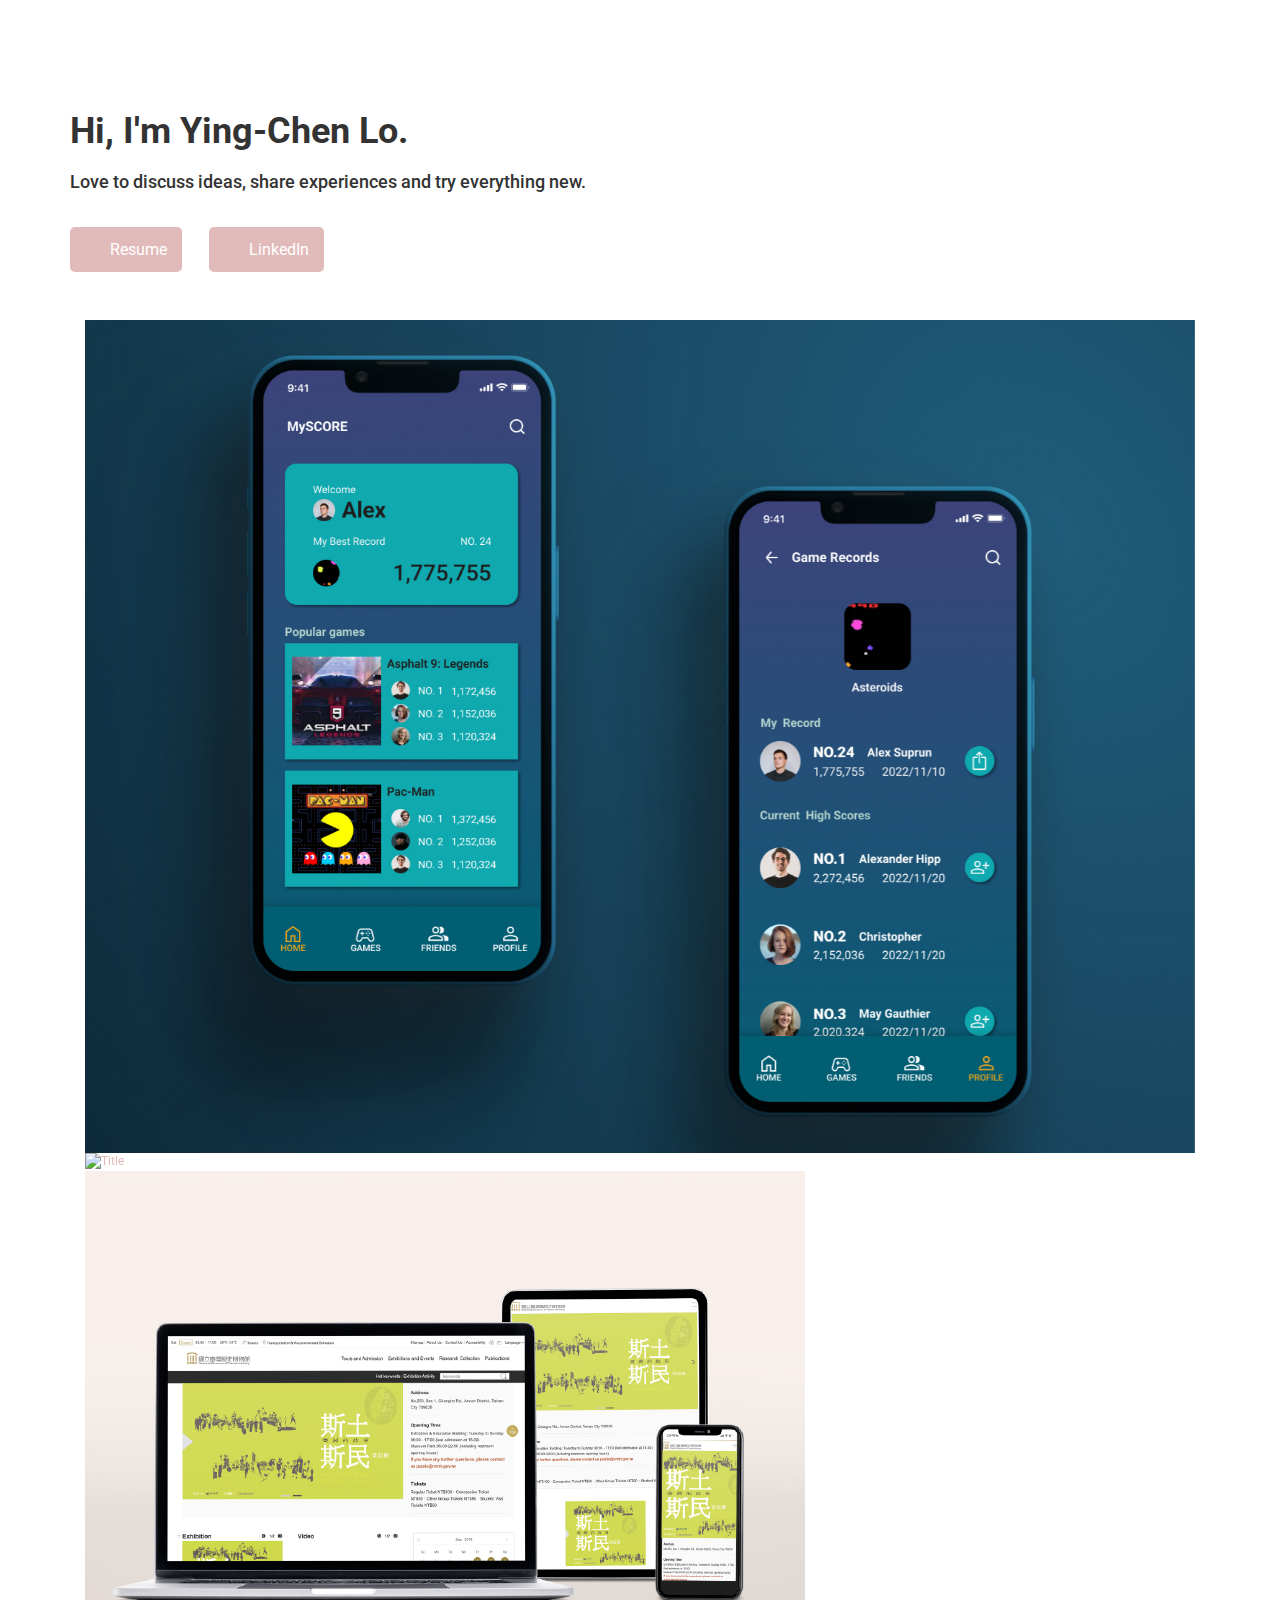
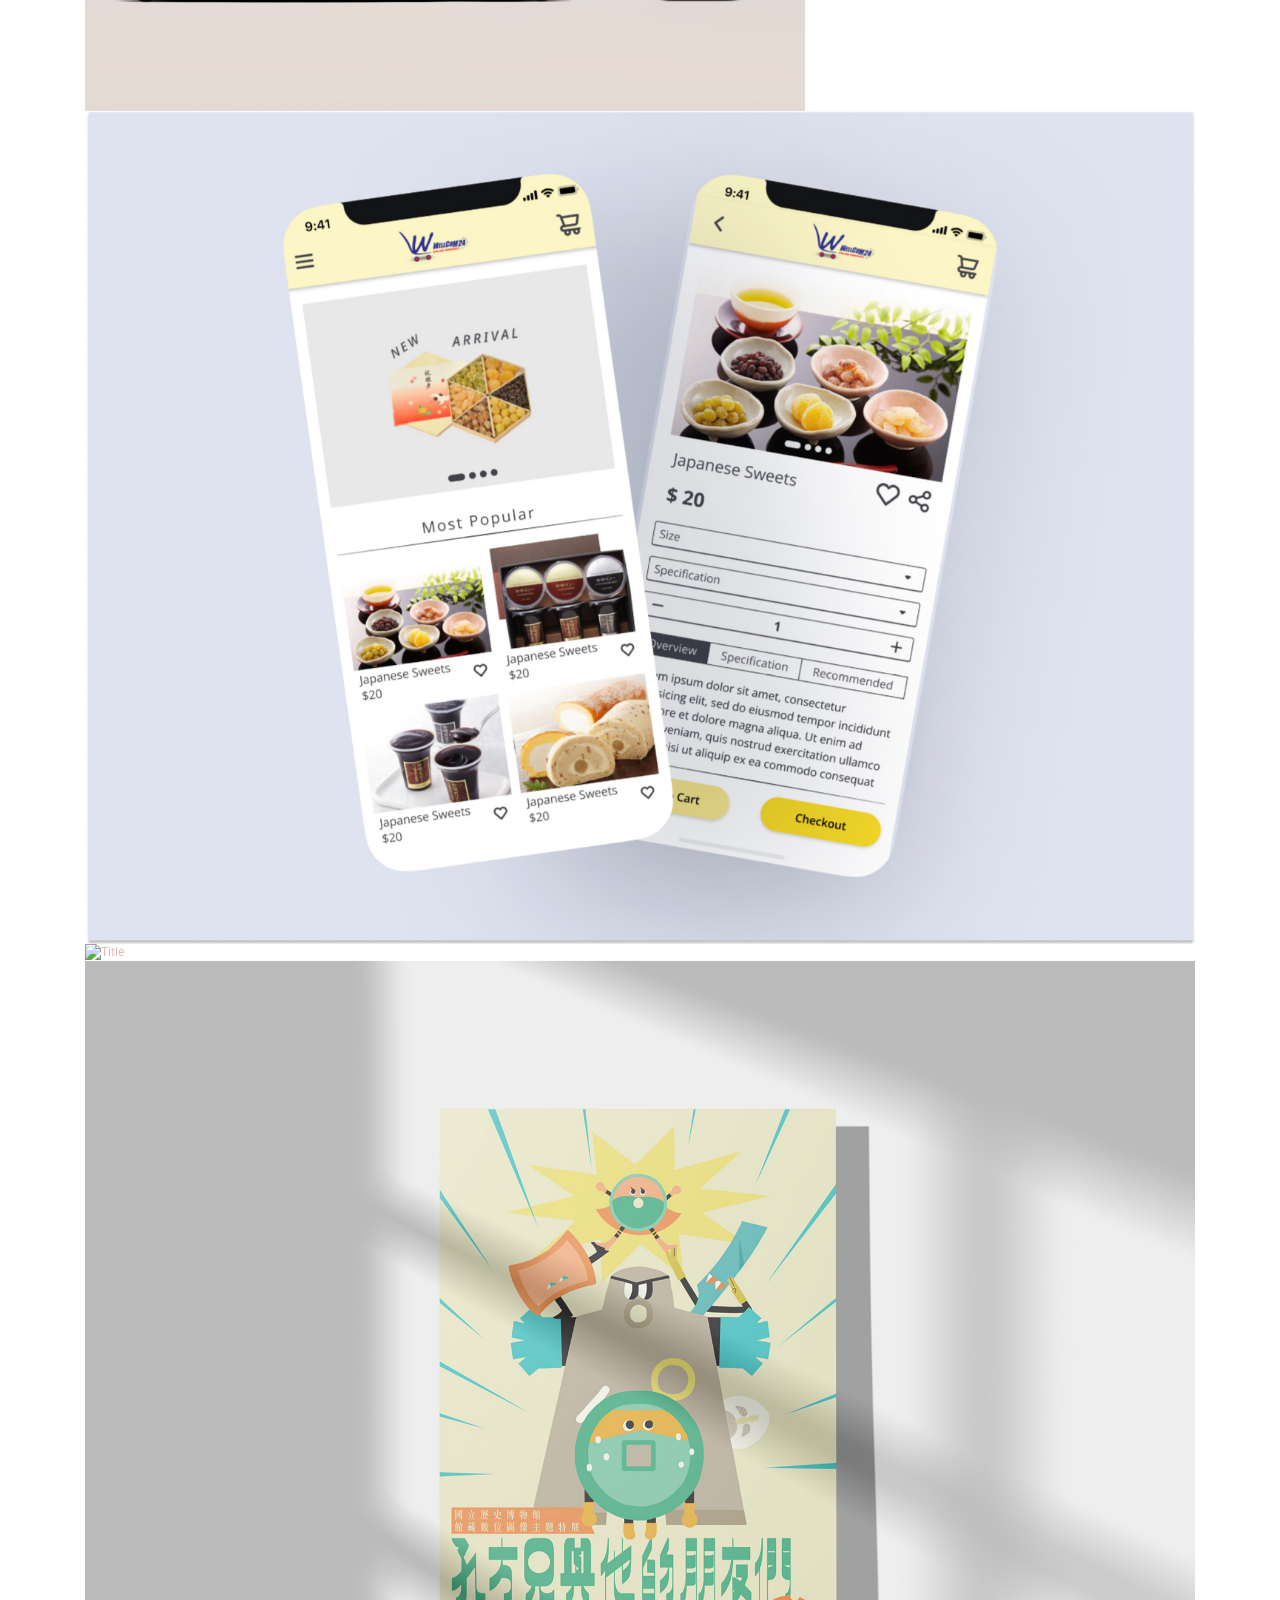
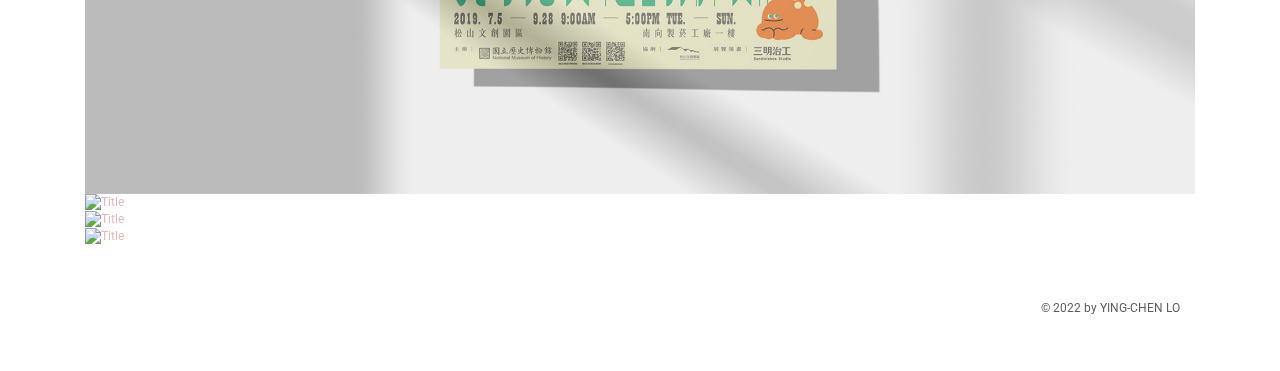
==== index.html @ 61c3e179 "Update index.html" ====
<html lang="en">
	<head>
		<meta charset="utf-8">
		<meta http-equiv="X-UA-Compatible" content="IE=edge">
		<meta name="viewport" content="user-scalable=no, initial-scale=1.0, maximum-scale=1.0">
		<title>Ying-Chen Lo</title>
		<link rel="icon" type="image/x-icon" href="https://yingchenlo.github.io/assets/images/favicon.png">
		<meta name="keywords" content="html, template, portfolio, theme, html5, agency">
		<meta charset="utf-8">
		<meta content="IE=edge" http-equiv="X-UA-Compatible">
		<meta content="width=device-width, initial-scale=1" name="viewport">
		<meta property="og:image" content="https://yingchenlo.github.io/assets/images/index-Thumbnail.jpg">
		<meta property="og:image:type" content="image/jpg">
		<meta property="og:image:width" content="250">
		<meta property="og:image:height" content="250">
		<!-- GOOGLE FONTS -->
		<link href='https://fonts.googleapis.com/css?family=Roboto:400,700,900,300,100' rel='stylesheet' type='text/css'>
		<!-- CSS FILES -->
		<link rel="stylesheet" href="assets/css/theme.css" />
		<link rel="stylesheet" href="assets/css/bootstrap.min.css" />
	</head>
	<body class="section-dark">
		<header>
		</header>
		<section class="section full-height">
			<div class="container text-left">
				<div class="row">
					<div class="col-md-12">
						<h1 class="black margin-bottom">
							Hi, I'm Ying-Chen Lo.
						</h1>
						<h4>
							Love to discuss ideas, share experiences and try everything new.
						</h4>
					</div>
					<div class="col-md-12 padding-top">
						<a href="https://yingchenlo.github.io/assets/CV.pdf" class="btn btn-default margin-right text-center" target="_blank"><i class="icon ion-ios-paper big"></i>&nbsp;&nbsp;Resume</a>
						<a href="https://www.linkedin.com/in/yingchenlo/" class="btn btn-default text-center" target="_blank"><i class="icon ion-social-linkedin big"></i>&nbsp;&nbsp;LinkedIn</a>
					</div>
				</div>
			</div>
			<div class="container padding-top">
				<div class="row">
					<div id="content" class="col-md-12">
						<article>
							<section id="three">
								<div class="col-md-12 padding-top">
									<div class="portfolio-container">
										<div class="portfolio isotope masonry use-masonry" data-padding="-10" data-col-xs="1" data-col-sm="2" data-col-md="2" data-col-lg="2" data-layout="fitRows">
											<div class="masonry-item portfolio-item isotope-item masonry-normal filter-masonry filter-logo" data-menu-order="2" data-title="Show">
												<div>
													<a href="appdesign-myscore.html">
														<img src="assets/images/myscore-Thumbnail.jpg" alt="Title">
														<div class="portfolio-item-overlay">
															<div class="portfolio-overlay-inner vertical-middle">
																<div class="row">
																	<span class="portfolio-item-overlay-title big black">
																	 MyScore
																	</span>
																	<span class="divider-1 margin-top center-block margin-bottom"></span>
																	<span class="portfolio-item-overlay-subtitle">
																		mobile, ux, ui, concept
																	</span>
																</div>
															</div>
														</div>
													</a>
												</div>
											</div>
											<div class="masonry-item portfolio-item isotope-item masonry-normal filter-masonry filter-logo" data-menu-order="2" data-title="Show">
												<div>
													<a href="appdesign-sandbox.html">
														<img src="assets/images/sandbox-Thumbnail.jpg" alt="Title">
														<div class="portfolio-item-overlay">
															<div class="portfolio-overlay-inner vertical-middle">
																<div class="row">
																	<span class="portfolio-item-overlay-title big black">
																		Sand Box
																	</span>
																	<span class="divider-1 margin-top center-block margin-bottom"></span>
																	<span class="portfolio-item-overlay-subtitle">
																		mobile, ux, ui
																	</span>
																</div>
															</div>
														</div>
													</a>
												</div>
											</div>
											<div class="masonry-item portfolio-item isotope-item masonry-normal filter-masonry filter-logo" data-menu-order="2" data-title="Show">
												<div>
													<a href="webdesign-nmth.html">
														<img src="assets/images/NMTH-Thumbnail.jpg" alt="Title">
														<div class="portfolio-item-overlay">
															<div class="portfolio-overlay-inner vertical-middle">
																<div class="row">
																	<span class="portfolio-item-overlay-title big black">
																	National Museum of Taiwan History
																	</span>
																	<span class="divider-1 margin-top center-block margin-bottom"></span>
																	<span class="portfolio-item-overlay-subtitle">
																	web, ux, ui
																	</span>
																</div>
															</div>
														</div>
													</a>
												</div>
											</div>
											<div class="masonry-item portfolio-item isotope-item masonry-normal filter-masonry filter-logo" data-menu-order="2" data-title="Show">
												<div>
													<a href="appdesign-wellcom24.html">
														<img src="assets/images/wellcom24-Thumbnail.jpg" alt="Title">
														<div class="portfolio-item-overlay">
															<div class="portfolio-overlay-inner vertical-middle">
																<div class="row">
																	<span class="portfolio-item-overlay-title big black">
																	Wellcom24 E-commerce
																	</span>
																	<span class="divider-1 margin-top center-block margin-bottom"></span>
																	<span class="portfolio-item-overlay-subtitle">
																	mobile, ux, ui
																	</span>
																</div>
															</div>
														</div>
													</a>
												</div>
											</div>
											<div class="masonry-item portfolio-item isotope-item masonry-normal filter-masonry filter-logo" data-menu-order="2" data-title="Show">
												<div>
													<a href="smart-tv.html">
														<img src="assets/images/SmartTV-Thumbnail.jpg" alt="Title">
														<div class="portfolio-item-overlay">
															<div class="portfolio-overlay-inner vertical-middle">
																<div class="row">
																	<span class="portfolio-item-overlay-title big black">
																	Smart TV
																	</span>
																	<span class="divider-1 margin-top center-block margin-bottom"></span>
																	<span class="portfolio-item-overlay-subtitle">
																	web, ux, ui
																	</span>
																</div>
															</div>
														</div>
													</a>
												</div>
											</div>
											<div class="masonry-item portfolio-item isotope-item masonry-normal filter-masonry filter-print" data-menu-order="2" data-title="Show">
												<div>
													<a href="Kong-Fang.html">
														<img src="assets/images/KongFang-Thumbnail.jpg" alt="Title">
														<div class="portfolio-item-overlay">
															<div class="portfolio-overlay-inner vertical-middle">
																<div class="row">
																	<span class="portfolio-item-overlay-title big black">
																	Brother Kong Fang and His Friends
																	</span>
																	<span class="divider-1 margin-top center-block margin-bottom"></span>
																	<span class="portfolio-item-overlay-subtitle">
																	Exhibition
																	</span>
																</div>
															</div>
														</div>
													</a>
												</div>
											</div>
											<div class="masonry-item portfolio-item isotope-item masonry-normal filter-masonry filter-web" data-menu-order="2" data-title="Show">
												<div>
													<a href="Unlimited-Workplace.html">
														<img src="assets/images/UnlimitedWorkplace-Thumbnail.jpg" alt="Title">
														<div class="portfolio-item-overlay">
															<div class="portfolio-overlay-inner vertical-middle">
																<div class="row">
																	<span class="portfolio-item-overlay-title big black">
																	Unlimited Workplace
																	</span>
																	<span class="divider-1 margin-top center-block margin-bottom"></span>
																	<span class="portfolio-item-overlay-subtitle">
																	Exhibition
																	</span>
																</div>
															</div>
														</div>
													</a>
												</div>
											</div>
											<div class="masonry-item portfolio-item isotope-item masonry-normal filter-masonry filter-print" data-menu-order="2" data-title="Show">
												<div>
													<a href="Easyread-2.html">
														<img src="assets/images/ER-VI-Thumbnail.jpg" alt="Title">
														<div class="portfolio-item-overlay">
															<div class="portfolio-overlay-inner vertical-middle">
																<div class="row">
																	<span class="portfolio-item-overlay-title big black">
																	Visitor Information
																	</span>
																	<span class="divider-1 margin-top center-block margin-bottom"></span>
																	<span class="portfolio-item-overlay-subtitle">
																	Easy to Read
																	</span>
																</div>
															</div>
														</div>
													</a>
												</div>
											</div>
											<div class="masonry-item portfolio-item isotope-item masonry-normal filter-masonry filter-logo" data-menu-order="2" data-title="Show">
												<div>
													<a href="Easyread-1.html">
														<img src="assets/images/ER-SAP-Thumbnail.jpg" alt="Title">
														<div class="portfolio-item-overlay">
															<div class="portfolio-overlay-inner vertical-middle">
																<div class="row">
																	<span class="portfolio-item-overlay-title big black">
																	Sexual Assault Prevention
																	</span>
																	<span class="divider-1 margin-top center-block margin-bottom"></span>
																	<span class="portfolio-item-overlay-subtitle">
																	Easy to Read
																	</span>
																</div>
															</div>
														</div>
													</a>
												</div>
											</div>
										</div>
									</div>
								</div>
							</section>
						</article>
					</div>
				</div>
			</div>
			<div class="container">
				<div class="row">
					<div class="col-md-12">
						<div class="col-md-12">
							<hr class="copyright-hr">
						</div>
					</div>
					<div class="col-md-12">
						<p class="small copyright copyright-right">
							© 2022 by YING-CHEN LO
						</p>
					</div>
					<div class="col-md-12">
						<div class="col-md-12">
							<hr class="copyright-hr">
						</div>
					</div>
				</div>
			</div>
		</section>
		<script src="assets/js/packages.min.js"></script>
		<script src="assets/js/theme.js"></script>
	</body>
</html>
---- assets/css/theme.css ----
@charset "UTF-8";
.text-white {
  color: #fff; }

.text-semi-white {
  color: #5b5656; }

.text-dark {
  color: #333333; }

.text-primary {
  color: #eb4246 !important; }

/* - Body typography - */
body {
  -webkit-font-smoothing: antialiased;
  font-family: "Roboto", sans-serif !important;
  font-weight: 400;
  font-size: 15px;
  height: 100%;
  position: relative;
  max-width: 100% !important; }

html {
  height: 100%; }

/* - Section Headers - */
section header div h2 {
  color: #363F48; }

section header div p {
  color: #363F48;
  opacity: .9; }

/* - Headers - */
p {
  margin: 0;
  line-height: 24px;
  position: relative;
  z-index: 1; }

h1, h2, h3, h4, h5, h6 {
  margin: 0;
  position: relative;
  z-index: 1;
  font-family: "Roboto", sans-serif !important; }
  h1.headings-caps, h2.headings-caps, h3.headings-caps, h4.headings-caps, h5.headings-caps, h6.headings-caps {
    text-transform: uppercase; }

h1, .headline {
  font-size: 36px;
  line-height: 48px;
  margin-bottom: 24px; }

h1 small {
  font-size: 24px; }

h2 {
  font-size: 24px;
  line-height: 24px;
  margin-bottom: 24px; }

h2 small {
  font-size: 18px; }

h3 {
  font-size: 21px;
  line-height: 24px;
  margin-bottom: 24px; }

h3 small {
  font-size: 16px;
  font-weight: light; }

h4, h5, h6 {
  line-height: 24px; }

h4 {
  font-size: 16px; }

h4 small {
  font-size: 13px; }

h5 {
  font-size: 13px; }

h6 {
  font-size: 11px;
  text-transform: uppercase;
  margin: 0; }

object {
  z-index: 100;
  position: relative; }

.full-height object {
  margin-top: 15px; }

/* - Links - */
a {
  text-decoration: none;
  color: #e1baba !important;
  font-size: 12px;
  text-transform: capitalize;
  -moz-transition: 0.2s;
  -o-transition: 0.2s;
  -webkit-transition: 0.2s;
  transition: 0.2s; }
  a:hover {
    opacity: .5;
    color:#eee;}
  a:active, a:focus {
    outline: none;
    text-decoration: none; }

a.border-link {
  text-decoration: none;
  color: #eb4246;
  padding-bottom: 5px;
  /* The bottom border distance  */
  border-bottom: 1px solid rgba(51, 51, 51, 0.5);
  -moz-transition: 0.2s;
  -o-transition: 0.2s;
  -webkit-transition: 0.2s;
  transition: 0.2s; }
  a.border-link:hover {
    text-decoration: none;
    color: #363F48 !important;
    border-color: #363F48; }
  a.border-link:active, a.border-link:focus {
    outline: none;
    text-decoration: none; }

/* - Form elements - */
select,
textarea,
input[type="text"],
input[type="password"],
input[type="datetime"],
input[type="datetime-local"],
input[type="date"],
input[type="month"],
input[type="time"],
input[type="week"],
input[type="number"],
input[type="email"],
input[type="url"],
input[type="search"],
input[type="tel"],
input[type="color"],
.uneditable-input {
  box-shadow: none;
  -webkit-appearance: none;
  -moz-appearance: none;
  text-shadow: none;
  font-weight: light;
  -webkit-font-smoothing: antialiased; }
  select:focus,
  textarea:focus,
  input[type="text"]:focus,
  input[type="password"]:focus,
  input[type="datetime"]:focus,
  input[type="datetime-local"]:focus,
  input[type="date"]:focus,
  input[type="month"]:focus,
  input[type="time"]:focus,
  input[type="week"]:focus,
  input[type="number"]:focus,
  input[type="email"]:focus,
  input[type="url"]:focus,
  input[type="search"]:focus,
  input[type="tel"]:focus,
  input[type="color"]:focus,
  .uneditable-input:focus {
    outline: none; }

input[type="submit"], input[type="button"] {
  -webkit-font-smoothing: antialiased;
  border: 0;
  padding: 12px 20px; }
  input[type="submit"]:focus, input[type="button"]:focus {
    outline: none; }

input[type="number"]::-webkit-outer-spin-button,
input[type="number"]::-webkit-inner-spin-button {
  -webkit-appearance: none; }

button:focus,
button:active {
  outline: none !important;
  border: none !important; }

/* - Buttons - */
.btn {
  font-size: 12px; }

/* - Pre and code - */
pre, code, var, kbd, samp, tt, dir, listing, plaintext, xmp, abbr, acronym, q {
  font-size: 14px;
  word-break: normal;
  border: 0; }

/* - Font weight classes - */
.black {
  font-weight: bolder;
  line-height: 30px; }

.bold {
  font-weight: bold; }

.regular {
  font-weight: normal; }

.light {
  font-weight: lighter; }

.hairline {
  font-weight: lighter; }

/* - Font size classes - */
.big {
  font-size: 22px;
  line-height: 0.8; }

.bigger {
  font-size: 32px;
  line-height: 0.8; }

.super {
  font-size: 48px;
  line-height: 0.8;
  margin-bottom: 0; }
  .super small {
    font-size: .35em; }

.hyper {
  font-size: 96px;
  line-height: 0.8; }
  .hyper small {
    font-size: .35em; }

.tiny {
  font-size: 12px; }

.float-left{
  float:left;
}

.float-right{
  float:right;
}

/* - Text aligns classes - */
.text-left {
  text-align: left !important; }

.text-right {
  text-align: right !important; }

.text-center {
  text-align: center !important; }

/* - Text transform classes - */
.text-caps {
  text-transform: uppercase !important; }

.text-italic {
  font-style: italic; }

.text-lowercase {
  text-transform: none !important; }

/* Responsive typography */
@media (max-width: 767px) {
  h1, .headline {
    font-size: 24px;
    line-height: 36px; }

  h1 small {
    font-size: 16px; }

  h2 {
    font-size: 21px;
    line-height: 36px; }

  h2 small {
    font-size: 14px; }

  h3 {
    font-size: 18px;
    line-height: 36px; }

  h3 small {
    font-size: 14px; }

  .super {
    font-size: 48px; }
    .super small {
      margin-top: 12px;
      display: block; }

  .hyper {
    font-size: 70px;
    line-height: 1; }

  .small-screen-center {
    text-align: center !important; }

  .small-screen-margin-bottom {
    margin-bottom: 24px !important; }

  .small-screen-center.bordered-header:after {
    left: 50%;
    margin-left: -35px; } }
@media (max-width: 480px) {
  .super {
    font-size: 36px;
    line-height: 1em; }

  .hyper {
    font-size: 48px;
    line-height: 1em; } }
@media (max-width: 320px) {
  body {
    font-size: 14px; }

  h1, .headline {
    font-size: 21px;
    line-height: 24px; }

  h1 small {
    font-size: 14px; }

  h2 {
    font-size: 18px;
    line-height: 24px; }

  h2 small {
    font-size: 12px; }

  h3 {
    font-size: 16px;
    line-height: 24px; }

  h3 small {
    font-size: 11px; }

  .big {
    font-size: 18px;
    line-height: 1; }

  .bigger {
    font-size: 21px;
    line-height: 1; }

  .super {
    font-size: 24px;
    line-height: 1; }

  .hyper {
    font-size: 36px;
    line-height: 1; } }
.btn-link-white {
  background: rgba(255, 255, 255, 0);
  color: #fff !important;
  padding: 0 !important;
  position: relative;
  opacity: .7;
  z-index: 99999999999999 !important;
  margin-top: 10px; }
  .btn-link-white:active {
    color: #eb4246 !important; }
  .btn-link-white:after {
    content: '\2192';
    margin-left: 4px;
    font-size: 14px; }

/* HEADER */
/* ===================================== */
/* General styles for all menus */
.cbp-spmenu {
  position: fixed;
  padding: 0;
  margin: 0 !important;
  overflow-x: hidden;
  overflow-y: visible;
  display: block;
  visibility: visible;
  background: #f8f8f8;
  background-size: cover;
  padding-top: 30px;
  padding-left: 30px; }

.cbp-spmenu .logo {
  margin-top: 120px; }

@media (max-width: 769px) {
  .logo {
    margin-left: 20px; } }
.navbar-fixed-top .cbp-spmenu {
  bottom: 0; }

.navbar-default {
  width: 100%;
  position: relative;
  padding: 70px 10px; }

/* .navbar-default .logo{
  margin-left: 20px
} */
.toggle-menu {
  margin-top: 18px;
  position: relative; }

/* - Navigation Menu Hamburger icon */
.nav-icon {
  width: 30px;
  height: 30px;
  cursor: pointer;
  background: transparent;
  border: 0px;
  z-index: 99; }

.nav-icon span {
  height: 0px;
  border: 1.5px solid #fff;
  background-color: #fff;
  width: 22px;
  display: block;
  position: absolute; }

.nav-icon span:nth-child(1) {
  top: 0px; }

.nav-icon span:nth-child(2) {
  top: 8px; }

.nav-icon span:nth-child(3) {
  top: 16px; }

.nav-icon span:nth-child(3):before {
  opacity: 0;
  animation: ball 1.5s linear infinite;
  content: '';
  border: 2px solid #fff;
  display: block;
  position: relative;
  top: 0.25px; }

.nav-top {
  position: absolute;
  top: 0;
  width: 100%;
  background-image: url(../images/top-border-background.png);
  background-repeat: repeat-x;
  background-size: 5px; }

.nav-top-video {
  position: absolute;
  top: 0;
  width: 100%;
  /*  background-image: url(../images/top-border-background.png); */
  background-repeat: repeat-x;
  background-size: 5px; }

header.nav-top {
  position: relative;
  padding: 60px; }

header.nav-top-video {
  position: relative;
  padding: 30px; }

header.nav-top-video ul.social-icons {
  position: absolute;
  left: 0; }

/* Orientation-dependent styles for the content of the menu */
.cbp-spmenu-vertical {
  width: 400px;
  height: 100%;
  top: 0;
  z-index: 1000; }

.cbp-spmenu-horizontal {
  width: 400px;
  height: 150px;
  left: 0;
  z-index: 1000;
  overflow: hidden; }

@media (max-width: 409px) {
  .cbp-spmenu-vertical {
    width: 250px;
    height: 100%;
    top: 0;
    z-index: 1000; }

  .cbp-spmenu-horizontal {
    width: 250px;
    height: 150px;
    left: 0;
    z-index: 1000;
    overflow: hidden; }

  .cbp-spmenu-left {
    left: -250px; }

  .cbp-spmenu-right {
    right: -250px; } }
.cbp-spmenu-horizontal h3 {
  height: 600px;
  width: 20%;
  float: left; }

.cbp-spmenu-horizontal a {
  float: left;
  width: 20%;
  padding: 0.8em;
  border-left: 1px solid #258ecd; }

/* Vertical menu that slides from the left or right */
.cbp-spmenu-left {
  left: -400px; }

.cbp-spmenu-right {
  right: -400px; }

.cbp-spmenu-left.cbp-spmenu-open, .cbp-spmenu-push-toright .navbar-fixed-top .cbp-spmenu-left.cbp-spmenu-open {
  left: 0px; }

.cbp-spmenu-right.cbp-spmenu-open, .cbp-spmenu-push-toleft .navbar-fixed-top .cbp-spmenu-right.cbp-spmenu-open {
  right: 0px; }

/* Horizontal menu that slides from the top or bottom */
.cbp-spmenu-top {
  top: -150px; }

.cbp-spmenu-bottom {
  bottom: -150px; }

.cbp-spmenu-top.cbp-spmenu-open {
  top: 0px; }

.cbp-spmenu-bottom.cbp-spmenu-open {
  bottom: 0px; }

/* Push classes applied to the body */
.cbp-spmenu-push {
  overflow-x: hidden;
  position: relative;
  left: 0; }

.cbp-spmenu-push-toright, .cbp-spmenu-push-toright .navbar-fixed-top {
  left: 400px; }

.cbp-spmenu-push-toleft, .cbp-spmenu-push-toleft .navbar-fixed-top {
  left: -400px; }

/* Transitions */
.cbp-spmenu, .cbp-spmenu-push, .navbar {
  -webkit-transition: all 500ms cubic-bezier(0.25, 0.25, 0.155, 0.845);
  -moz-transition: all 500ms cubic-bezier(0.25, 0.25, 0.155, 0.845);
  -o-transition: all 500ms cubic-bezier(0.25, 0.25, 0.155, 0.845);
  transition: all 500ms cubic-bezier(0.25, 0.25, 0.155, 0.845);
  /* custom */
  -webkit-transition-timing-function: cubic-bezier(0.25, 0.25, 0.155, 0.845);
  -moz-transition-timing-function: cubic-bezier(0.25, 0.25, 0.155, 0.845);
  -o-transition-timing-function: cubic-bezier(0.25, 0.25, 0.155, 0.845);
  transition-timing-function: cubic-bezier(0.25, 0.25, 0.155, 0.845);
  /* custom */ }

/* content style */
.cbp-spmenu ul {
  margin: 60px 0;
  padding: 0;
  list-style: none;
  width: 400px;
  position: relative;
  z-index: 99999; }

.cbp-spmenu ul li {
  width: 100%; }

.cbp-spmenu ul li > a {
  display: inline-block;
  padding: 8px 0;
  outline: none;
  color: #333333;
  font-size: 14px;
  font-weight: 400;
  text-indent: 7px;
  text-decoration: none; }

.cbp-spmenu ul li > a:hover {
  text-decoration: none;
  background: none;
  color: #eb4246; }

.cbp-spmenu ul li > a:focus {
  text-decoration: none;
  background: none;
  color: #eb4246; }

.cbp-spmenu ul li ul {
  width: 400px;
  background: none;
  margin: 0;
  padding: 0px 0px 0px 15px; }

.cbp-spmenu ul li ul li {
  background: none; }

.cbp-spmenu ul li ul li a {
  font-size: 13px;
  padding: 5px 0; }

.cbp-spmenu ul li ul li a:before {
  content: '\2014';
  margin-right: 5px;
  padding-top: 5px !important; }

.cbp-spmenu .dropdown-menu {
  border: none;
  box-shadow: none; }

.cbp-spmenu .copyright {
  width: 100%;
  float: left;
  position: absolute;
  bottom: 0;
  left: 0px;
  text-align: left;
  font-size: 10px;
  text-transform: uppercase; }

@media (max-width: 568px) {
  .cbp-spmenu .copyright {
    display: none !important; } }
.cbp-spmenu-push-toright:after {
  content: '';
  width: 600px;
  height: 600px;
  position: fixed;
  left: 0;
  top: 0;
  background: rgba(0, 0, 0, 0.3);
  z-index: 20; }

@media only screen and (max-width: 640px), only screen and (max-device-width: 640px) {
  .cbp-spmenu ul {
    width: 100%; }

  .cbp-spmenu-vertical {
    width: 320px; }

  .cbp-spmenu-left {
    left: -320px; }

  .cbp-spmenu-right {
    right: -320px; }

  .cbp-spmenu-push-toleft, .cbp-spmenu-push-toleft .navbar-fixed-top {
    left: -320px; } }
/* - Menu Close Button - */
.menu-close-btn {
  position: absolute;
  top: 20px;
  right: 20px; }

/* FOOTER */
/* ===================================== */
.footer-margin {
  margin-bottom: 300px; }

.footer-placeholder {
  width: 100%;
  height: 300px;
  position: relative;
  display: none; }

footer {
  width: 100%;
  min-height: 300px;
  height: 300px;
  position: absolute;
  bottom: 0;
  left: 0;
  z-index: 0 !important; }
  footer.footer-dark {
    background-color: #2b3239; }
  footer.footer-semi-dark {
    background-color: #f9f9f9; }

footer .icon-block-title {
  margin-top: 30px; }

/* -  Copyright - */
.copyright {
  opacity: .8;
  padding: 0 30px;}

.copyright-left{
  float:left;
}

.copyright-right{
  padding-top: 10px;
  float:right;
}

.copyright-hr {
  opacity: 0.1; }

/* - Footer Nav - */
.footer-nav a {
  padding-left: 10px;
  font-size: 14px;
  font-weight: 600;
  opacity: .7; }

.footer-divider hr {
  width: 300px;
  float: right;
  text-align: right !important;
  display: block; }

@media (max-width: 991px) {
  .footer-divider hr {
    float: none;
    margin-left: auto;
    margin-right: auto;
    width: 200px; } }
/* COMPONETS */
/* ===================================== */
/* - Logo - */
.logo {
  width: 60px;
  height: auto;
  z-index: 99;
  cursor: pointer; }

/* - Splash headers - */
.full-height {
  /* Firefox */
  height: -moz-calc(100vh - 357px);
  /* WebKit */
  height: -webkit-calc(100vh - 357px);
  /* Opera */
  height: -o-calc(100vh - 357px);
  /* Standard */
  height: calc(100vh - 357px);
  width: 100%;
  position: relative;
  display: block;
  top: 0;
  left: 0; }

.full-height-video {
  /* Firefox */
  height: -moz-calc(100vh - 0px);
  /* WebKit */
  height: -webkit-calc(100vh - 0px);
  /* Opera */
  height: -o-calc(100vh - 0px);
  /* Standard */
  height: calc(100vh - 0px);
  width: 100%;
  position: relative;
  display: block;
  top: 0;
  left: 0; }

@media screen and (max-width: 768px) {
  .full-height {
    /* Firefox */
    height: -moz-calc(100vh - 0px);
    /* WebKit */
    height: -webkit-calc(100vh - 0px);
    /* Opera */
    height: -o-calc(100vh - 100px);
    /* Standard */
    height: calc(100vh - 0px);
    width: 100%; } }
/* - Body Background - */
header {
  z-index: 999 !Important;
  /* Fix for fixed footer */ }

/* - Sections - */
/* - General Section Classes - */
.section {
  position: relative;
  padding: 96px 0;
  z-index: 9999999 !important; }
  .section.section-dark {
    background-color: #f9f9f9; }
  .section.section-light {
    background-color: #f9f9f9; }
  .section.section-background-pattern {
    background-image: url("../images/background-pattern.png");
    padding-top: 0 !important; }

section {
  z-index: 0 !Important;
  /* Fix for fixed footer */ }

.grid-section {
  position: relative;
  z-index: 999999999 !important;
  background-image: url("../images/background-pattern.png");
  padding-bottom: 96px; }

.section-background-pattern {
  position: relative;
  z-index: 9999999 !important; }

/* -- Section Decorations -- */
[class*="decor-"] {
  position: absolute;
  width: 100%;
  height: 60px;
  left: 0; }
  [class*="decor-"] svg {
    height: 101%; }

.decor-top {
  bottom: 100%; }

.decor-bottom {
  top: 100%; }

.decor {
  display: block;
  position: relative;
  margin: 0 auto; }

/* - Sections height - */
.section-short {
  padding: 60px 0; }

.section-tiny {
  padding: 24px 0; }

.section-nopadding {
  padding: 0 !important; }

/* - Full height Sections - */
.section-fullheight {
  min-height: 100vh; }

@media (min-width: 1400px) {
  .section {
    padding: 100px 0; }

  .section-short {
    padding: 72px 0; }

  .section-tiny {
    padding: 24px 0; } }
@media (max-width: 767px) {
  .section {
    padding: 60px 0; }

  .section-short {
    padding: 48px 0; }

  .section-tiny {
    padding: 24px 0; }

  [class*="decor-"] {
    height: 36px; }

  .container {
    padding: 0 20px; }

  .section .section .container {
    padding: 0;
    width: auto; } }
/* - Icon Block - */
.icon-block {
  color: #fff;
  cursor: default;
  max-width: 340px; }

.icon-block-wrap {
  position: relative; }

.icon-block p {
  color: #756f6f;
  margin: 0 auto;
  padding-left: 64px; }

.icon-block i {
  opacity: .7;
  font-size: 45px;
  line-height: 0;
  float: left; }

.icon-block-title {
  display: block;
  font-size: 20px;
  text-transform: uppercase;
  font-weight: 600;
  color: #333333;
  padding-top: 0px;
  padding-left: 64px; }

/* .icon-block:after {
  content:'';
  display: block;
  width: 50px;
  height: 10px;
  outline:1px solid $color-primary;
  position: relative;
  margin: 24px auto;
  @include transition(.2s);
  opacity:.7;
}
 */
.icon-block-vertical {
  color: #fff;
  cursor: default;
  max-width: 340px;
  text-align: center; }

.icon-block-wrap {
  position: relative; }

.icon-block-vertical p {
  color: #756f6f;
  margin: 0 auto; }

.icon-block-vertical i {
  opacity: .7;
  font-size: 45px;
  line-height: 0;
  margin-bottom: 10px; }

.icon-block-vertical-title {
  display: block;
  font-size: 20px;
  text-transform: uppercase;
  font-weight: 600;
  color: #333333;
  padding-top: 0px; }

.icon-block-vertical:after {
  content: '';
  display: block;
  display: block;
  width: 54px;
  height: 6px;
  text-align: center;
  background: 0 center repeat-x url('data:image/svg+xml;utf-8,<?xml version="1.0" encoding="utf-8"?><!DOCTYPE svg PUBLIC "-//W3C//DTD SVG 1.1//EN" "http://www.w3.org/Graphics/SVG/1.1/DTD/svg11.dtd"><svg version="1.1" id="Layer_1" xmlns="http://www.w3.org/2000/svg" xmlns:xlink="http://www.w3.org/1999/xlink" x="0px" y="0px" width="9px" height="6px" viewBox="0 0 9 6" enable-background="new 0 0 9 6" xml:space="preserve"><polygon opacity="0.5" points="4.5,4.5 0,0 0,1.208 4.5,5.708 9,1.208 9,0 "/></svg>');
  position: relative;
  margin: 24px auto;
  -moz-transition: 0.2s;
  -o-transition: 0.2s;
  -webkit-transition: 0.2s;
  transition: 0.2s;
  opacity: .7; }

/* - Blockquotes - */
blockquote {
  border: none;
  margin: 0; }

blockquote p {
  font-size: 16px;
  line-height: 24px; }

blockquote cite {
  display: block;
  margin-top: 24px;
  font-size: 12px;
  font-style: normal; }

cite img {
  margin-right: 5px; }

/* - Video Homepage - */
.video {
  overflow: hidden !important; }

.video iframe {
  position: absolute;
  z-index: 0;
  width: 120%;
  left: -10%;
  top: 0;
  overflow: hidden !important; }

/*
.video .video-overlay{
  width:100%;
  height:100%;
  position:absolute;
  background:#171720;
  opacity:0.95;
  left:0;
  top:0;
  z-index:20;
}
 */
/* - Side Image - */
.side-image {
  height: 400px;
  position: relative; }

.side-image-content {
  padding: 0px 35px 35px 35px; }

.side-image-title {
  text-transform: uppercase;
  margin-top: 65px; }

.side-image-title i {
  line-height: 56px;
  color: #eb4246;
  opacity: .7;
  padding: 1px !important;
  display: block !important; }

.side-image-content p {
  margin: 20px 0px;
  color: #0d0d0d;
  opacity: .8; }

/* - Pagination - */
.pagination a {
  text-decoration: none;
  cursor: pointer; }

.page-numbers {
  margin-right: 10px;
  padding: 7px 14px;
  color: #e92b2f;
  border: 1px solid #eb4246; }

.page-numbers:hover {
  background-color: rgba(235, 66, 70, 0.8);
  color: #fff !Important; }

.page-numbers.current {
  color: #fff !important;
  background-color: #eb4246; }

.page-numbers.current:hover {
  color: #eb4246; }

/* - Banners - */
.banner {
  min-height: 400px; }

.banner h4 {
  margin-top: 15px; }

/* - Paragraph with Note - */
.note-icon {
  padding-left: 48px;
  position: relative; }

.note-icon i {
  position: absolute;
  left: 0;
  top: -20px; }

/* - Twitter Widget - */
.twitter-widget {
  min-height: 200px;
  height: auto; }

.ion-social-twitter {
  z-index: 999;
  position: relative; }

.twitter-widget-header {
  font-size: 30px; }

.twitter-widget .swiper-pagination {
  padding-top: 200px !important; }

.twitter-widget .tweet {
  color: #756f6f;
  padding: 50px 0 !important; }

.twitter-widget .tweet-footer {
  color: #756f6f;
  opacity: .8;
  display: block; }

/* - Mouse Icon - */
.mouse-icon {
  position: absolute;
  bottom: 0;
  left: 0;
  right: 0;
  margin-left: auto;
  margin-right: auto;
  margin-bottom: 24px;
  z-index: 9999 !important; }

.mouse-icon i {
  cursor: pointer;
  animation: bounce 3s infinite;
  -webkit-animation: bounce 3s infinite; }

/* - Figure Team Members - */
.team-member p {
  max-width: 340px;
  margin: 0 auto;
  margin-top: 20px; }

.team-member a i {
  font-size: 16px;
  padding-right: 10px;
  opacity: .8; }

.team-member a {
  padding-top: 20px !important; }

/* - Parallax Home Page - */
.parallax-image {
  z-index: 9; }

@media (max-width: 768px) {
  .parallax-image {
    position: absolute !important;
    left: 0px !Important;
    margin-left: auto !important;
    margin-right: auto !important; }

  .small-parallax-image-hidden {
    display: none !Important; } }
/* - Social Icons - */
ul.social-icons {
  list-style: none;
  display: inline-block;
  margin-top: 50px;
  position: absolute;
  padding-left: 0 !important; }

ul.social-icons li {
  display: inline-block;
  font-size: 12px;
  cursor: pointer;
  vertical-align: middle; }

ul.social-icons li a i {
  font-size: 16px; }

ul.social-icons li {
  margin: 0px 10px; }

ul.social-icons li:first-child {
  margin-left: 0 !important; }

li.social-icons:last-child {
  margin-right: 0px !Important; }

@media (max-width: 661px) {
  ul.social-icons li {
    margin: 0px 5px; }

  ul.social-icons {
    margin-top: -50px; }

  .toggle-menu {
    margin-top: -50px !important; } }
/* UTILITY CLASSES */
/* ===================================== */
/* - Margin elements - */
.no-margin {
  margin: 0 !important; }

.margin-bottom {
  margin-bottom: 24px !important; }

.margin-top {
  margin-top: 24px !important;
  line-height: 30px; }

.margin-left {
  margin-left: 24px !important; }

.margin-right {
  margin-right: 24px !important; }

.margin-top-double {
  margin-top: 48px !important; }

/* - Padding elements - */
.no-padding {
  padding: 0 !important; }

.padding-bottom {
  padding-bottom: 24px !important; }

.padding-top {
  padding-top: 24px !important; }

.padding-left {
  padding-left: 24px !important; }

.padding-right {
  margin-right: 24px !important; }

/* - Padded elements - */
.padded {
  margin-bottom: 24px;
  padding-bottom: 24px; }

.padded-big {
  margin-bottom: 48px;
  padding-bottom: 48px; }

.padded-huge {
  margin-bottom: 96px;
  padding-bottom: 48px; }

/* - Block behaviors */
.block {
  display: block !important; }

.inline-block {
  display: inline-block !important; }

/* - Clear - */
.clear {
  clear: both; }

/* - Disabled - */
.disabled {
  opacity: .5; }

/* - Responsive images -*/
img {
  max-width: 100%;
  height: auto; }

/* - Vertical Middle - */
.vertical-middle, .vertical-bottom {
  display: table;
  width: 100%; }

.vertical-middle > *, .vertical-bottom > * {
  display: table-cell;
  float: none;
  width: 100%; }

.vertical-middle > * {
  vertical-align: middle;
  width: 100%; }

.vertical-bottom > * {
  vertical-align: bottom; }

@media (min-width: 993px) {
  .vertical-middle-desktop, .vertical-bottom-desktop {
    display: table; }

  .vertical-middle-desktop > *, .vertical-bottom-desktop > * {
    display: table-cell;
    float: none; }

  .vertical-middle-desktop > * {
    vertical-align: middle; }

  .vertical-bottom-desktop > * {
    vertical-align: bottom; } }
.click-disable {
  -moz-user-select: -moz-none;
  -khtml-user-select: none;
  -webkit-user-select: none;
  -ms-user-select: none;
  user-select: none; }

.opacity-8 img {
  opacity: .8; }

@media (max-width: 991px) {
  .small-screen-margin-top {
    margin-top: 24px !important; }

  .small-screen-no-margin-top {
    margin-top: 0 !important; } }
@media (max-width: 491px) {
  .small-screen-margin-top {
    margin-top: 24px !important; }

  .xs-screen-no-margin-top {
    margin-top: 0 !important; }

  .small-screen-hidden {
    display: none !important; } }
@media (max-width: 991px) {
  .small-image-center {
    float: none;
    margin-left: auto;
    margin-right: auto; }

  .small-text-center {
    text-align: center !important; } }
/* DIVIDER CLASSES */
/* ===================================== */
/* - Divider  Styles & properties */
.divider-1 {
  display: block;
  width: 198px;
  height: 6px;
  position: relative;
  z-index: 999999 !important;
  text-align: center;
  border-top:1px solid #333;
  }

.divider-1-small {
  display: block;
  width: 98px;
  height: 6px;
  position: relative;
  z-index: 999999 !important;
  text-align: center;
  }

/* BACKGROUND IMAGE CLASSES */
/* ===================================== */
.section-overlay {
  position: relative; }

.section-overlay:after {
  content: '';
  width: 100%;
  height: 100%;
  position: absolute;
  left: 0;
  top: 0;
  background-image: url("../images/background-pattern.png");
  opacity: 0.8;
  z-index: 0; }

.inner {
  z-index: 99 !important;
  height: 100%; }

.background-1 {
  background-image: url("../images/background-1.jpg");
  background-repeat: no-repeat;
  background-size: cover;
  background-position: center center; }

.background-2 {
  background-image: url("../images/background-2.jpg");
  background-repeat: no-repeat;
  background-size: cover;
  background-position: center center; }

.background-3 {
  background-image: url("../images/background-3.jpg");
  background-repeat: no-repeat;
  background-size: cover;
  background-position: center center; }

.background-4 {
  background-image: url("../images/background-4.jpg");
  background-repeat: no-repeat;
  background-size: cover;
  background-position: center center; }

.background-5 {
  background-image: url("../images/background-5.jpg");
  background-repeat: no-repeat;
  background-size: cover;
  background-position: center center; }

.background-6 {
  background-image: url("../images/background-6.jpg");
  background-repeat: no-repeat;
  background-size: cover;
  background-position: center center; }

.background-7 {
  background-image: url("../images/background-7.jpg");
  background-repeat: no-repeat;
  background-size: cover;
  background-position: center center; }

.background-vertical-1 {
  background-image: url("../images/background-vertical-1.jpg");
  background-repeat: no-repeat;
  background-size: cover;
  background-position: center center; }

.background-vertical-2 {
  background-image: url("../images/background-vertical-2.jpg");
  background-repeat: no-repeat;
  background-size: cover;
  background-position: center center; }

.background-vertical-3 {
  background-image: url("../images/background-vertical-3.jpg");
  background-repeat: no-repeat;
  background-size: cover;
  background-position: center center; }

.background-vertical-4 {
  background-image: url("../images/background-vertical-4.jpg");
  background-repeat: no-repeat;
  background-size: cover;
  background-position: center center; }

.background-vertical-5 {
  background-image: url("../images/background-vertical-5.jpg");
  background-repeat: no-repeat;
  background-size: cover;
  background-position: center center; }

.background-vertical-6 {
  background-image: url("../images/background-vertical-6.html");
  background-repeat: no-repeat;
  background-size: cover;
  background-position: center center; }

.background-pattern-1 {
  background-image: url("../images/background-pattern-1.png");
  background-repeat: repeat;
  background-color: #363F48; }

.background-pattern-2 {
  background-image: url("../images/background-pattern-2.png");
  background-repeat: repeat;
  background-color: #363F48; }

.background-pattern-3 {
  background-image: url("../images/background-pattern-3.png");
  background-repeat: repeat;
  background-color: #363F48; }

.background-pattern-4 {
  background-image: url("../images/background-pattern-4.png");
  background-repeat: repeat;
  background-color: #363F48; }

.background-pattern-5 {
  background-image: url("../images/background-pattern-5.png");
  background-repeat: repeat;
  background-color: #363F48; }

.background-pattern-6 {
  background-image: url("../images/background-pattern-6.png");
  background-repeat: repeat;
  background-color: #363F48; }

/* - Parallax image - */
.parallax-image {
  max-width: 800px;
  height: 300px;
  margin: 0 auto;
  background-image: url("../images/background-vertical-3.jpg");
  background-repeat: no-repeat;
  background-size: cover;
  background-position: center center; }

/* FONT ICONS */
/* ===================================== */
/*!
  Ionicons, v2.0.0
  Created by Ben Sperry for the Ionic Framework, http://ionicons.com/
  https://twitter.com/benjsperry  https://twitter.com/ionicframework
  MIT License: https://github.com/driftyco/ionicons

  Android-style icons originally built by GoogleΓÇÖs
  Material Design Icons: https://github.com/google/material-design-icons
  used under CC BY http://creativecommons.org/licenses/by/4.0/
  Modified icons to fit ioniconΓÇÖs grid from original.
*/
@font-face {
  font-family: "Ionicons";
  src: url("../fonts/ionicons28b5.eot?v=2.0.0");
  src: url("../fonts/ionicons28b5.eot?v=2.0.0#iefix") format("embedded-opentype"), url("../fonts/ionicons28b5.ttf?v=2.0.0") format("truetype"), url("../fonts/ionicons28b5.woff?v=2.0.0") format("woff"), url("../fonts/ionicons28b5.svg?v=2.0.0#Ionicons") format("svg");
  font-weight: normal;
  font-style: normal; }
.ion, .ionicons, .ion-alert:before, .ion-alert-circled:before, .ion-android-add:before, .ion-android-add-circle:before, .ion-android-alarm-clock:before, .ion-android-alert:before, .ion-android-apps:before, .ion-android-archive:before, .ion-android-arrow-back:before, .ion-android-arrow-down:before, .ion-android-arrow-dropdown:before, .ion-android-arrow-dropdown-circle:before, .ion-android-arrow-dropleft:before, .ion-android-arrow-dropleft-circle:before, .ion-android-arrow-dropright:before, .ion-android-arrow-dropright-circle:before, .ion-android-arrow-dropup:before, .ion-android-arrow-dropup-circle:before, .ion-android-arrow-forward:before, .ion-android-arrow-up:before, .ion-android-attach:before, .ion-android-bar:before, .ion-android-bicycle:before, .ion-android-boat:before, .ion-android-bookmark:before, .ion-android-bulb:before, .ion-android-bus:before, .ion-android-calendar:before, .ion-android-call:before, .ion-android-camera:before, .ion-android-cancel:before, .ion-android-car:before, .ion-android-cart:before, .ion-android-chat:before, .ion-android-checkbox:before, .ion-android-checkbox-blank:before, .ion-android-checkbox-outline:before, .ion-android-checkbox-outline-blank:before, .ion-android-checkmark-circle:before, .ion-android-clipboard:before, .ion-android-close:before, .ion-android-cloud:before, .ion-android-cloud-circle:before, .ion-android-cloud-done:before, .ion-android-cloud-outline:before, .ion-android-color-palette:before, .ion-android-compass:before, .ion-android-contact:before, .ion-android-contacts:before, .ion-android-contract:before, .ion-android-create:before, .ion-android-delete:before, .ion-android-desktop:before, .ion-android-document:before, .ion-android-done:before, .ion-android-done-all:before, .ion-android-download:before, .ion-android-drafts:before, .ion-android-exit:before, .ion-android-expand:before, .ion-android-favorite:before, .ion-android-favorite-outline:before, .ion-android-film:before, .ion-android-folder:before, .ion-android-folder-open:before, .ion-android-funnel:before, .ion-android-globe:before, .ion-android-hand:before, .ion-android-hangout:before, .ion-android-happy:before, .ion-android-home:before, .ion-android-image:before, .ion-android-laptop:before, .ion-android-list:before, .ion-android-locate:before, .ion-android-lock:before, .ion-android-mail:before, .ion-android-map:before, .ion-android-menu:before, .ion-android-microphone:before, .ion-android-microphone-off:before, .ion-android-more-horizontal:before, .ion-android-more-vertical:before, .ion-android-navigate:before, .ion-android-notifications:before, .ion-android-notifications-none:before, .ion-android-notifications-off:before, .ion-android-open:before, .ion-android-options:before, .ion-android-people:before, .ion-android-person:before, .ion-android-person-add:before, .ion-android-phone-landscape:before, .ion-android-phone-portrait:before, .ion-android-pin:before, .ion-android-plane:before, .ion-android-playstore:before, .ion-android-print:before, .ion-android-radio-button-off:before, .ion-android-radio-button-on:before, .ion-android-refresh:before, .ion-android-remove:before, .ion-android-remove-circle:before, .ion-android-restaurant:before, .ion-android-sad:before, .ion-android-search:before, .ion-android-send:before, .ion-android-settings:before, .ion-android-share:before, .ion-android-share-alt:before, .ion-android-star:before, .ion-android-star-half:before, .ion-android-star-outline:before, .ion-android-stopwatch:before, .ion-android-subway:before, .ion-android-sunny:before, .ion-android-sync:before, .ion-android-textsms:before, .ion-android-time:before, .ion-android-train:before, .ion-android-unlock:before, .ion-android-upload:before, .ion-android-volume-down:before, .ion-android-volume-mute:before, .ion-android-volume-off:before, .ion-android-volume-up:before, .ion-android-walk:before, .ion-android-warning:before, .ion-android-watch:before, .ion-android-wifi:before, .ion-aperture:before, .ion-archive:before, .ion-arrow-down-a:before, .ion-arrow-down-b:before, .ion-arrow-down-c:before, .ion-arrow-expand:before, .ion-arrow-graph-down-left:before, .ion-arrow-graph-down-right:before, .ion-arrow-graph-up-left:before, .ion-arrow-graph-up-right:before, .ion-arrow-left-a:before, .ion-arrow-left-b:before, .ion-arrow-left-c:before, .ion-arrow-move:before, .ion-arrow-resize:before, .ion-arrow-return-left:before, .ion-arrow-return-right:before, .ion-arrow-right-a:before, .ion-arrow-right-b:before, .ion-arrow-right-c:before, .ion-arrow-shrink:before, .ion-arrow-swap:before, .ion-arrow-up-a:before, .ion-arrow-up-b:before, .ion-arrow-up-c:before, .ion-asterisk:before, .ion-at:before, .ion-backspace:before, .ion-backspace-outline:before, .ion-bag:before, .ion-battery-charging:before, .ion-battery-empty:before, .ion-battery-full:before, .ion-battery-half:before, .ion-battery-low:before, .ion-beaker:before, .ion-beer:before, .ion-bluetooth:before, .ion-bonfire:before, .ion-bookmark:before, .ion-bowtie:before, .ion-briefcase:before, .ion-bug:before, .ion-calculator:before, .ion-calendar:before, .ion-camera:before, .ion-card:before, .ion-cash:before, .ion-chatbox:before, .ion-chatbox-working:before, .ion-chatboxes:before, .ion-chatbubble:before, .ion-chatbubble-working:before, .ion-chatbubbles:before, .ion-checkmark:before, .ion-checkmark-circled:before, .ion-checkmark-round:before, .ion-chevron-down:before, .ion-chevron-left:before, .ion-chevron-right:before, .ion-chevron-up:before, .ion-clipboard:before, .ion-clock:before, .ion-close:before, .ion-close-circled:before, .ion-close-round:before, .ion-closed-captioning:before, .ion-cloud:before, .ion-code:before, .ion-code-download:before, .ion-code-working:before, .ion-coffee:before, .ion-compass:before, .ion-compose:before, .ion-connection-bars:before, .ion-contrast:before, .ion-crop:before, .ion-cube:before, .ion-disc:before, .ion-document:before, .ion-document-text:before, .ion-drag:before, .ion-earth:before, .ion-easel:before, .ion-edit:before, .ion-egg:before, .ion-eject:before, .ion-email:before, .ion-email-unread:before, .ion-erlenmeyer-flask:before, .ion-erlenmeyer-flask-bubbles:before, .ion-eye:before, .ion-eye-disabled:before, .ion-female:before, .ion-filing:before, .ion-film-marker:before, .ion-fireball:before, .ion-flag:before, .ion-flame:before, .ion-flash:before, .ion-flash-off:before, .ion-folder:before, .ion-fork:before, .ion-fork-repo:before, .ion-forward:before, .ion-funnel:before, .ion-gear-a:before, .ion-gear-b:before, .ion-grid:before, .ion-hammer:before, .ion-happy:before, .ion-happy-outline:before, .ion-headphone:before, .ion-heart:before, .ion-heart-broken:before, .ion-help:before, .ion-help-buoy:before, .ion-help-circled:before, .ion-home:before, .ion-icecream:before, .ion-image:before, .ion-images:before, .ion-information:before, .ion-information-circled:before, .ion-ionic:before, .ion-ios-alarm:before, .ion-ios-alarm-outline:before, .ion-ios-albums:before, .ion-ios-albums-outline:before, .ion-ios-americanfootball:before, .ion-ios-americanfootball-outline:before, .ion-ios-analytics:before, .ion-ios-analytics-outline:before, .ion-ios-arrow-back:before, .ion-ios-arrow-down:before, .ion-ios-arrow-forward:before, .ion-ios-arrow-left:before, .ion-ios-arrow-right:before, .ion-ios-arrow-thin-down:before, .ion-ios-arrow-thin-left:before, .ion-ios-arrow-thin-right:before, .ion-ios-arrow-thin-up:before, .ion-ios-arrow-up:before, .ion-ios-at:before, .ion-ios-at-outline:before, .ion-ios-barcode:before, .ion-ios-barcode-outline:before, .ion-ios-baseball:before, .ion-ios-baseball-outline:before, .ion-ios-basketball:before, .ion-ios-basketball-outline:before, .ion-ios-bell:before, .ion-ios-bell-outline:before, .ion-ios-body:before, .ion-ios-body-outline:before, .ion-ios-bolt:before, .ion-ios-bolt-outline:before, .ion-ios-book:before, .ion-ios-book-outline:before, .ion-ios-bookmarks:before, .ion-ios-bookmarks-outline:before, .ion-ios-box:before, .ion-ios-box-outline:before, .ion-ios-briefcase:before, .ion-ios-briefcase-outline:before, .ion-ios-browsers:before, .ion-ios-browsers-outline:before, .ion-ios-calculator:before, .ion-ios-calculator-outline:before, .ion-ios-calendar:before, .ion-ios-calendar-outline:before, .ion-ios-camera:before, .ion-ios-camera-outline:before, .ion-ios-cart:before, .ion-ios-cart-outline:before, .ion-ios-chatboxes:before, .ion-ios-chatboxes-outline:before, .ion-ios-chatbubble:before, .ion-ios-chatbubble-outline:before, .ion-ios-checkmark:before, .ion-ios-checkmark-empty:before, .ion-ios-checkmark-outline:before, .ion-ios-circle-filled:before, .ion-ios-circle-outline:before, .ion-ios-clock:before, .ion-ios-clock-outline:before, .ion-ios-close:before, .ion-ios-close-empty:before, .ion-ios-close-outline:before, .ion-ios-cloud:before, .ion-ios-cloud-download:before, .ion-ios-cloud-download-outline:before, .ion-ios-cloud-outline:before, .ion-ios-cloud-upload:before, .ion-ios-cloud-upload-outline:before, .ion-ios-cloudy:before, .ion-ios-cloudy-night:before, .ion-ios-cloudy-night-outline:before, .ion-ios-cloudy-outline:before, .ion-ios-cog:before, .ion-ios-cog-outline:before, .ion-ios-color-filter:before, .ion-ios-color-filter-outline:before, .ion-ios-color-wand:before, .ion-ios-color-wand-outline:before, .ion-ios-compose:before, .ion-ios-compose-outline:before, .ion-ios-contact:before, .ion-ios-contact-outline:before, .ion-ios-copy:before, .ion-ios-copy-outline:before, .ion-ios-crop:before, .ion-ios-crop-strong:before, .ion-ios-download:before, .ion-ios-download-outline:before, .ion-ios-drag:before, .ion-ios-email:before, .ion-ios-email-outline:before, .ion-ios-eye:before, .ion-ios-eye-outline:before, .ion-ios-fastforward:before, .ion-ios-fastforward-outline:before, .ion-ios-filing:before, .ion-ios-filing-outline:before, .ion-ios-film:before, .ion-ios-film-outline:before, .ion-ios-flag:before, .ion-ios-flag-outline:before, .ion-ios-flame:before, .ion-ios-flame-outline:before, .ion-ios-flask:before, .ion-ios-flask-outline:before, .ion-ios-flower:before, .ion-ios-flower-outline:before, .ion-ios-folder:before, .ion-ios-folder-outline:before, .ion-ios-football:before, .ion-ios-football-outline:before, .ion-ios-game-controller-a:before, .ion-ios-game-controller-a-outline:before, .ion-ios-game-controller-b:before, .ion-ios-game-controller-b-outline:before, .ion-ios-gear:before, .ion-ios-gear-outline:before, .ion-ios-glasses:before, .ion-ios-glasses-outline:before, .ion-ios-grid-view:before, .ion-ios-grid-view-outline:before, .ion-ios-heart:before, .ion-ios-heart-outline:before, .ion-ios-help:before, .ion-ios-help-empty:before, .ion-ios-help-outline:before, .ion-ios-home:before, .ion-ios-home-outline:before, .ion-ios-infinite:before, .ion-ios-infinite-outline:before, .ion-ios-information:before, .ion-ios-information-empty:before, .ion-ios-information-outline:before, .ion-ios-ionic-outline:before, .ion-ios-keypad:before, .ion-ios-keypad-outline:before, .ion-ios-lightbulb:before, .ion-ios-lightbulb-outline:before, .ion-ios-list:before, .ion-ios-list-outline:before, .ion-ios-location:before, .ion-ios-location-outline:before, .ion-ios-locked:before, .ion-ios-locked-outline:before, .ion-ios-loop:before, .ion-ios-loop-strong:before, .ion-ios-medical:before, .ion-ios-medical-outline:before, .ion-ios-medkit:before, .ion-ios-medkit-outline:before, .ion-ios-mic:before, .ion-ios-mic-off:before, .ion-ios-mic-outline:before, .ion-ios-minus:before, .ion-ios-minus-empty:before, .ion-ios-minus-outline:before, .ion-ios-monitor:before, .ion-ios-monitor-outline:before, .ion-ios-moon:before, .ion-ios-moon-outline:before, .ion-ios-more:before, .ion-ios-more-outline:before, .ion-ios-musical-note:before, .ion-ios-musical-notes:before, .ion-ios-navigate:before, .ion-ios-navigate-outline:before, .ion-ios-nutrition:before, .ion-ios-nutrition-outline:before, .ion-ios-paper:before, .ion-ios-paper-outline:before, .ion-ios-paperplane:before, .ion-ios-paperplane-outline:before, .ion-ios-partlysunny:before, .ion-ios-partlysunny-outline:before, .ion-ios-pause:before, .ion-ios-pause-outline:before, .ion-ios-paw:before, .ion-ios-paw-outline:before, .ion-ios-people:before, .ion-ios-people-outline:before, .ion-ios-person:before, .ion-ios-person-outline:before, .ion-ios-personadd:before, .ion-ios-personadd-outline:before, .ion-ios-photos:before, .ion-ios-photos-outline:before, .ion-ios-pie:before, .ion-ios-pie-outline:before, .ion-ios-pint:before, .ion-ios-pint-outline:before, .ion-ios-play:before, .ion-ios-play-outline:before, .ion-ios-plus:before, .ion-ios-plus-empty:before, .ion-ios-plus-outline:before, .ion-ios-pricetag:before, .ion-ios-pricetag-outline:before, .ion-ios-pricetags:before, .ion-ios-pricetags-outline:before, .ion-ios-printer:before, .ion-ios-printer-outline:before, .ion-ios-pulse:before, .ion-ios-pulse-strong:before, .ion-ios-rainy:before, .ion-ios-rainy-outline:before, .ion-ios-recording:before, .ion-ios-recording-outline:before, .ion-ios-redo:before, .ion-ios-redo-outline:before, .ion-ios-refresh:before, .ion-ios-refresh-empty:before, .ion-ios-refresh-outline:before, .ion-ios-reload:before, .ion-ios-reverse-camera:before, .ion-ios-reverse-camera-outline:before, .ion-ios-rewind:before, .ion-ios-rewind-outline:before, .ion-ios-rose:before, .ion-ios-rose-outline:before, .ion-ios-search:before, .ion-ios-search-strong:before, .ion-ios-settings:before, .ion-ios-settings-strong:before, .ion-ios-shuffle:before, .ion-ios-shuffle-strong:before, .ion-ios-skipbackward:before, .ion-ios-skipbackward-outline:before, .ion-ios-skipforward:before, .ion-ios-skipforward-outline:before, .ion-ios-snowy:before, .ion-ios-speedometer:before, .ion-ios-speedometer-outline:before, .ion-ios-star:before, .ion-ios-star-half:before, .ion-ios-star-outline:before, .ion-ios-stopwatch:before, .ion-ios-stopwatch-outline:before, .ion-ios-sunny:before, .ion-ios-sunny-outline:before, .ion-ios-telephone:before, .ion-ios-telephone-outline:before, .ion-ios-tennisball:before, .ion-ios-tennisball-outline:before, .ion-ios-thunderstorm:before, .ion-ios-thunderstorm-outline:before, .ion-ios-time:before, .ion-ios-time-outline:before, .ion-ios-timer:before, .ion-ios-timer-outline:before, .ion-ios-toggle:before, .ion-ios-toggle-outline:before, .ion-ios-trash:before, .ion-ios-trash-outline:before, .ion-ios-undo:before, .ion-ios-undo-outline:before, .ion-ios-unlocked:before, .ion-ios-unlocked-outline:before, .ion-ios-upload:before, .ion-ios-upload-outline:before, .ion-ios-videocam:before, .ion-ios-videocam-outline:before, .ion-ios-volume-high:before, .ion-ios-volume-low:before, .ion-ios-wineglass:before, .ion-ios-wineglass-outline:before, .ion-ios-world:before, .ion-ios-world-outline:before, .ion-ipad:before, .ion-iphone:before, .ion-ipod:before, .ion-jet:before, .ion-key:before, .ion-knife:before, .ion-laptop:before, .ion-leaf:before, .ion-levels:before, .ion-lightbulb:before, .ion-link:before, .ion-load-a:before, .ion-load-b:before, .ion-load-c:before, .ion-load-d:before, .ion-location:before, .ion-lock-combination:before, .ion-locked:before, .ion-log-in:before, .ion-log-out:before, .ion-loop:before, .ion-magnet:before, .ion-male:before, .ion-man:before, .ion-map:before, .ion-medkit:before, .ion-merge:before, .ion-mic-a:before, .ion-mic-b:before, .ion-mic-c:before, .ion-minus:before, .ion-minus-circled:before, .ion-minus-round:before, .ion-model-s:before, .ion-monitor:before, .ion-more:before, .ion-mouse:before, .ion-music-note:before, .ion-navicon:before, .ion-navicon-round:before, .ion-navigate:before, .ion-network:before, .ion-no-smoking:before, .ion-nuclear:before, .ion-outlet:before, .ion-paintbrush:before, .ion-paintbucket:before, .ion-paper-airplane:before, .ion-paperclip:before, .ion-pause:before, .ion-person:before, .ion-person-add:before, .ion-person-stalker:before, .ion-pie-graph:before, .ion-pin:before, .ion-pinpoint:before, .ion-pizza:before, .ion-plane:before, .ion-planet:before, .ion-play:before, .ion-playstation:before, .ion-plus:before, .ion-plus-circled:before, .ion-plus-round:before, .ion-podium:before, .ion-pound:before, .ion-power:before, .ion-pricetag:before, .ion-pricetags:before, .ion-printer:before, .ion-pull-request:before, .ion-qr-scanner:before, .ion-quote:before, .ion-radio-waves:before, .ion-record:before, .ion-refresh:before, .ion-reply:before, .ion-reply-all:before, .ion-ribbon-a:before, .ion-ribbon-b:before, .ion-sad:before, .ion-sad-outline:before, .ion-scissors:before, .ion-search:before, .ion-settings:before, .ion-share:before, .ion-shuffle:before, .ion-skip-backward:before, .ion-skip-forward:before, .ion-social-android:before, .ion-social-android-outline:before, .ion-social-angular:before, .ion-social-angular-outline:before, .ion-social-apple:before, .ion-social-apple-outline:before, .ion-social-bitcoin:before, .ion-social-bitcoin-outline:before, .ion-social-buffer:before, .ion-social-buffer-outline:before, .ion-social-chrome:before, .ion-social-chrome-outline:before, .ion-social-codepen:before, .ion-social-codepen-outline:before, .ion-social-css3:before, .ion-social-css3-outline:before, .ion-social-designernews:before, .ion-social-designernews-outline:before, .ion-social-dribbble:before, .ion-social-dribbble-outline:before, .ion-social-dropbox:before, .ion-social-dropbox-outline:before, .ion-social-euro:before, .ion-social-euro-outline:before, .ion-social-facebook:before, .ion-social-facebook-outline:before, .ion-social-foursquare:before, .ion-social-foursquare-outline:before, .ion-social-freebsd-devil:before, .ion-social-github:before, .ion-social-github-outline:before, .ion-social-google:before, .ion-social-google-outline:before, .ion-social-googleplus:before, .ion-social-googleplus-outline:before, .ion-social-hackernews:before, .ion-social-hackernews-outline:before, .ion-social-html5:before, .ion-social-html5-outline:before, .ion-social-instagram:before, .ion-social-instagram-outline:before, .ion-social-javascript:before, .ion-social-javascript-outline:before, .ion-social-linkedin:before, .ion-social-linkedin-outline:before, .ion-social-markdown:before, .ion-social-nodejs:before, .ion-social-octocat:before, .ion-social-pinterest:before, .ion-social-pinterest-outline:before, .ion-social-python:before, .ion-social-reddit:before, .ion-social-reddit-outline:before, .ion-social-rss:before, .ion-social-rss-outline:before, .ion-social-sass:before, .ion-social-skype:before, .ion-social-skype-outline:before, .ion-social-snapchat:before, .ion-social-snapchat-outline:before, .ion-social-tumblr:before, .ion-social-tumblr-outline:before, .ion-social-tux:before, .ion-social-twitch:before, .ion-social-twitch-outline:before, .ion-social-twitter:before, .ion-social-twitter-outline:before, .ion-social-usd:before, .ion-social-usd-outline:before, .ion-social-vimeo:before, .ion-social-vimeo-outline:before, .ion-social-whatsapp:before, .ion-social-whatsapp-outline:before, .ion-social-windows:before, .ion-social-windows-outline:before, .ion-social-wordpress:before, .ion-social-wordpress-outline:before, .ion-social-yahoo:before, .ion-social-yahoo-outline:before, .ion-social-yen:before, .ion-social-yen-outline:before, .ion-social-youtube:before, .ion-social-youtube-outline:before, .ion-soup-can:before, .ion-soup-can-outline:before, .ion-speakerphone:before, .ion-speedometer:before, .ion-spoon:before, .ion-star:before, .ion-stats-bars:before, .ion-steam:before, .ion-stop:before, .ion-thermometer:before, .ion-thumbsdown:before, .ion-thumbsup:before, .ion-toggle:before, .ion-toggle-filled:before, .ion-transgender:before, .ion-trash-a:before, .ion-trash-b:before, .ion-trophy:before, .ion-tshirt:before, .ion-tshirt-outline:before, .ion-umbrella:before, .ion-university:before, .ion-unlocked:before, .ion-upload:before, .ion-usb:before, .ion-videocamera:before, .ion-volume-high:before, .ion-volume-low:before, .ion-volume-medium:before, .ion-volume-mute:before, .ion-wand:before, .ion-waterdrop:before, .ion-wifi:before, .ion-wineglass:before, .ion-woman:before, .ion-wrench:before, .ion-xbox:before {
  display: inline-block;
  font-family: "Ionicons";
  speak: none;
  font-style: normal;
  font-weight: normal;
  font-variant: normal;
  text-transform: none;
  text-rendering: auto;
  line-height: 1;
  -webkit-font-smoothing: antialiased;
  -moz-osx-font-smoothing: grayscale; }

.ion-alert:before {
  content: "\f101"; }

.ion-alert-circled:before {
  content: "\f100"; }

.ion-android-add:before {
  content: "\f2c7"; }

.ion-android-add-circle:before {
  content: "\f359"; }

.ion-android-alarm-clock:before {
  content: "\f35a"; }

.ion-android-alert:before {
  content: "\f35b"; }

.ion-android-apps:before {
  content: "\f35c"; }

.ion-android-archive:before {
  content: "\f2c9"; }

.ion-android-arrow-back:before {
  content: "\f2ca"; }

.ion-android-arrow-down:before {
  content: "\f35d"; }

.ion-android-arrow-dropdown:before {
  content: "\f35f"; }

.ion-android-arrow-dropdown-circle:before {
  content: "\f35e"; }

.ion-android-arrow-dropleft:before {
  content: "\f361"; }

.ion-android-arrow-dropleft-circle:before {
  content: "\f360"; }

.ion-android-arrow-dropright:before {
  content: "\f363"; }

.ion-android-arrow-dropright-circle:before {
  content: "\f362"; }

.ion-android-arrow-dropup:before {
  content: "\f365"; }

.ion-android-arrow-dropup-circle:before {
  content: "\f364"; }

.ion-android-arrow-forward:before {
  content: "\f30f"; }

.ion-android-arrow-up:before {
  content: "\f366"; }

.ion-android-attach:before {
  content: "\f367"; }

.ion-android-bar:before {
  content: "\f368"; }

.ion-android-bicycle:before {
  content: "\f369"; }

.ion-android-boat:before {
  content: "\f36a"; }

.ion-android-bookmark:before {
  content: "\f36b"; }

.ion-android-bulb:before {
  content: "\f36c"; }

.ion-android-bus:before {
  content: "\f36d"; }

.ion-android-calendar:before {
  content: "\f2d1"; }

.ion-android-call:before {
  content: "\f2d2"; }

.ion-android-camera:before {
  content: "\f2d3"; }

.ion-android-cancel:before {
  content: "\f36e"; }

.ion-android-car:before {
  content: "\f36f"; }

.ion-android-cart:before {
  content: "\f370"; }

.ion-android-chat:before {
  content: "\f2d4"; }

.ion-android-checkbox:before {
  content: "\f374"; }

.ion-android-checkbox-blank:before {
  content: "\f371"; }

.ion-android-checkbox-outline:before {
  content: "\f373"; }

.ion-android-checkbox-outline-blank:before {
  content: "\f372"; }

.ion-android-checkmark-circle:before {
  content: "\f375"; }

.ion-android-clipboard:before {
  content: "\f376"; }

.ion-android-close:before {
  content: "\f2d7"; }

.ion-android-cloud:before {
  content: "\f37a"; }

.ion-android-cloud-circle:before {
  content: "\f377"; }

.ion-android-cloud-done:before {
  content: "\f378"; }

.ion-android-cloud-outline:before {
  content: "\f379"; }

.ion-android-color-palette:before {
  content: "\f37b"; }

.ion-android-compass:before {
  content: "\f37c"; }

.ion-android-contact:before {
  content: "\f2d8"; }

.ion-android-contacts:before {
  content: "\f2d9"; }

.ion-android-contract:before {
  content: "\f37d"; }

.ion-android-create:before {
  content: "\f37e"; }

.ion-android-delete:before {
  content: "\f37f"; }

.ion-android-desktop:before {
  content: "\f380"; }

.ion-android-document:before {
  content: "\f381"; }

.ion-android-done:before {
  content: "\f383"; }

.ion-android-done-all:before {
  content: "\f382"; }

.ion-android-download:before {
  content: "\f2dd"; }

.ion-android-drafts:before {
  content: "\f384"; }

.ion-android-exit:before {
  content: "\f385"; }

.ion-android-expand:before {
  content: "\f386"; }

.ion-android-favorite:before {
  content: "\f388"; }

.ion-android-favorite-outline:before {
  content: "\f387"; }

.ion-android-film:before {
  content: "\f389"; }

.ion-android-folder:before {
  content: "\f2e0"; }

.ion-android-folder-open:before {
  content: "\f38a"; }

.ion-android-funnel:before {
  content: "\f38b"; }

.ion-android-globe:before {
  content: "\f38c"; }

.ion-android-hand:before {
  content: "\f2e3"; }

.ion-android-hangout:before {
  content: "\f38d"; }

.ion-android-happy:before {
  content: "\f38e"; }

.ion-android-home:before {
  content: "\f38f"; }

.ion-android-image:before {
  content: "\f2e4"; }

.ion-android-laptop:before {
  content: "\f390"; }

.ion-android-list:before {
  content: "\f391"; }

.ion-android-locate:before {
  content: "\f2e9"; }

.ion-android-lock:before {
  content: "\f392"; }

.ion-android-mail:before {
  content: "\f2eb"; }

.ion-android-map:before {
  content: "\f393"; }

.ion-android-menu:before {
  content: "\f394"; }

.ion-android-microphone:before {
  content: "\f2ec"; }

.ion-android-microphone-off:before {
  content: "\f395"; }

.ion-android-more-horizontal:before {
  content: "\f396"; }

.ion-android-more-vertical:before {
  content: "\f397"; }

.ion-android-navigate:before {
  content: "\f398"; }

.ion-android-notifications:before {
  content: "\f39b"; }

.ion-android-notifications-none:before {
  content: "\f399"; }

.ion-android-notifications-off:before {
  content: "\f39a"; }

.ion-android-open:before {
  content: "\f39c"; }

.ion-android-options:before {
  content: "\f39d"; }

.ion-android-people:before {
  content: "\f39e"; }

.ion-android-person:before {
  content: "\f3a0"; }

.ion-android-person-add:before {
  content: "\f39f"; }

.ion-android-phone-landscape:before {
  content: "\f3a1"; }

.ion-android-phone-portrait:before {
  content: "\f3a2"; }

.ion-android-pin:before {
  content: "\f3a3"; }

.ion-android-plane:before {
  content: "\f3a4"; }

.ion-android-playstore:before {
  content: "\f2f0"; }

.ion-android-print:before {
  content: "\f3a5"; }

.ion-android-radio-button-off:before {
  content: "\f3a6"; }

.ion-android-radio-button-on:before {
  content: "\f3a7"; }

.ion-android-refresh:before {
  content: "\f3a8"; }

.ion-android-remove:before {
  content: "\f2f4"; }

.ion-android-remove-circle:before {
  content: "\f3a9"; }

.ion-android-restaurant:before {
  content: "\f3aa"; }

.ion-android-sad:before {
  content: "\f3ab"; }

.ion-android-search:before {
  content: "\f2f5"; }

.ion-android-send:before {
  content: "\f2f6"; }

.ion-android-settings:before {
  content: "\f2f7"; }

.ion-android-share:before {
  content: "\f2f8"; }

.ion-android-share-alt:before {
  content: "\f3ac"; }

.ion-android-star:before {
  content: "\f2fc"; }

.ion-android-star-half:before {
  content: "\f3ad"; }

.ion-android-star-outline:before {
  content: "\f3ae"; }

.ion-android-stopwatch:before {
  content: "\f2fd"; }

.ion-android-subway:before {
  content: "\f3af"; }

.ion-android-sunny:before {
  content: "\f3b0"; }

.ion-android-sync:before {
  content: "\f3b1"; }

.ion-android-textsms:before {
  content: "\f3b2"; }

.ion-android-time:before {
  content: "\f3b3"; }

.ion-android-train:before {
  content: "\f3b4"; }

.ion-android-unlock:before {
  content: "\f3b5"; }

.ion-android-upload:before {
  content: "\f3b6"; }

.ion-android-volume-down:before {
  content: "\f3b7"; }

.ion-android-volume-mute:before {
  content: "\f3b8"; }

.ion-android-volume-off:before {
  content: "\f3b9"; }

.ion-android-volume-up:before {
  content: "\f3ba"; }

.ion-android-walk:before {
  content: "\f3bb"; }

.ion-android-warning:before {
  content: "\f3bc"; }

.ion-android-watch:before {
  content: "\f3bd"; }

.ion-android-wifi:before {
  content: "\f305"; }

.ion-aperture:before {
  content: "\f313"; }

.ion-archive:before {
  content: "\f102"; }

.ion-arrow-down-a:before {
  content: "\f103"; }

.ion-arrow-down-b:before {
  content: "\f104"; }

.ion-arrow-down-c:before {
  content: "\f105"; }

.ion-arrow-expand:before {
  content: "\f25e"; }

.ion-arrow-graph-down-left:before {
  content: "\f25f"; }

.ion-arrow-graph-down-right:before {
  content: "\f260"; }

.ion-arrow-graph-up-left:before {
  content: "\f261"; }

.ion-arrow-graph-up-right:before {
  content: "\f262"; }

.ion-arrow-left-a:before {
  content: "\f106"; }

.ion-arrow-left-b:before {
  content: "\f107"; }

.ion-arrow-left-c:before {
  content: "\f108"; }

.ion-arrow-move:before {
  content: "\f263"; }

.ion-arrow-resize:before {
  content: "\f264"; }

.ion-arrow-return-left:before {
  content: "\f265"; }

.ion-arrow-return-right:before {
  content: "\f266"; }

.ion-arrow-right-a:before {
  content: "\f109"; }

.ion-arrow-right-b:before {
  content: "\f10a"; }

.ion-arrow-right-c:before {
  content: "\f10b"; }

.ion-arrow-shrink:before {
  content: "\f267"; }

.ion-arrow-swap:before {
  content: "\f268"; }

.ion-arrow-up-a:before {
  content: "\f10c"; }

.ion-arrow-up-b:before {
  content: "\f10d"; }

.ion-arrow-up-c:before {
  content: "\f10e"; }

.ion-asterisk:before {
  content: "\f314"; }

.ion-at:before {
  content: "\f10f"; }

.ion-backspace:before {
  content: "\f3bf"; }

.ion-backspace-outline:before {
  content: "\f3be"; }

.ion-bag:before {
  content: "\f110"; }

.ion-battery-charging:before {
  content: "\f111"; }

.ion-battery-empty:before {
  content: "\f112"; }

.ion-battery-full:before {
  content: "\f113"; }

.ion-battery-half:before {
  content: "\f114"; }

.ion-battery-low:before {
  content: "\f115"; }

.ion-beaker:before {
  content: "\f269"; }

.ion-beer:before {
  content: "\f26a"; }

.ion-bluetooth:before {
  content: "\f116"; }

.ion-bonfire:before {
  content: "\f315"; }

.ion-bookmark:before {
  content: "\f26b"; }

.ion-bowtie:before {
  content: "\f3c0"; }

.ion-briefcase:before {
  content: "\f26c"; }

.ion-bug:before {
  content: "\f2be"; }

.ion-calculator:before {
  content: "\f26d"; }

.ion-calendar:before {
  content: "\f117"; }

.ion-camera:before {
  content: "\f118"; }

.ion-card:before {
  content: "\f119"; }

.ion-cash:before {
  content: "\f316"; }

.ion-chatbox:before {
  content: "\f11b"; }

.ion-chatbox-working:before {
  content: "\f11a"; }

.ion-chatboxes:before {
  content: "\f11c"; }

.ion-chatbubble:before {
  content: "\f11e"; }

.ion-chatbubble-working:before {
  content: "\f11d"; }

.ion-chatbubbles:before {
  content: "\f11f"; }

.ion-checkmark:before {
  content: "\f122"; }

.ion-checkmark-circled:before {
  content: "\f120"; }

.ion-checkmark-round:before {
  content: "\f121"; }

.ion-chevron-down:before {
  content: "\f123"; }

.ion-chevron-left:before {
  content: "\f124"; }

.ion-chevron-right:before {
  content: "\f125"; }

.ion-chevron-up:before {
  content: "\f126"; }

.ion-clipboard:before {
  content: "\f127"; }

.ion-clock:before {
  content: "\f26e"; }

.ion-close:before {
  content: "\f12a"; }

.ion-close-circled:before {
  content: "\f128"; }

.ion-close-round:before {
  content: "\f129"; }

.ion-closed-captioning:before {
  content: "\f317"; }

.ion-cloud:before {
  content: "\f12b"; }

.ion-code:before {
  content: "\f271"; }

.ion-code-download:before {
  content: "\f26f"; }

.ion-code-working:before {
  content: "\f270"; }

.ion-coffee:before {
  content: "\f272"; }

.ion-compass:before {
  content: "\f273"; }

.ion-compose:before {
  content: "\f12c"; }

.ion-connection-bars:before {
  content: "\f274"; }

.ion-contrast:before {
  content: "\f275"; }

.ion-crop:before {
  content: "\f3c1"; }

.ion-cube:before {
  content: "\f318"; }

.ion-disc:before {
  content: "\f12d"; }

.ion-document:before {
  content: "\f12f"; }

.ion-document-text:before {
  content: "\f12e"; }

.ion-drag:before {
  content: "\f130"; }

.ion-earth:before {
  content: "\f276"; }

.ion-easel:before {
  content: "\f3c2"; }

.ion-edit:before {
  content: "\f2bf"; }

.ion-egg:before {
  content: "\f277"; }

.ion-eject:before {
  content: "\f131"; }

.ion-email:before {
  content: "\f132"; }

.ion-email-unread:before {
  content: "\f3c3"; }

.ion-erlenmeyer-flask:before {
  content: "\f3c5"; }

.ion-erlenmeyer-flask-bubbles:before {
  content: "\f3c4"; }

.ion-eye:before {
  content: "\f133"; }

.ion-eye-disabled:before {
  content: "\f306"; }

.ion-female:before {
  content: "\f278"; }

.ion-filing:before {
  content: "\f134"; }

.ion-film-marker:before {
  content: "\f135"; }

.ion-fireball:before {
  content: "\f319"; }

.ion-flag:before {
  content: "\f279"; }

.ion-flame:before {
  content: "\f31a"; }

.ion-flash:before {
  content: "\f137"; }

.ion-flash-off:before {
  content: "\f136"; }

.ion-folder:before {
  content: "\f139"; }

.ion-fork:before {
  content: "\f27a"; }

.ion-fork-repo:before {
  content: "\f2c0"; }

.ion-forward:before {
  content: "\f13a"; }

.ion-funnel:before {
  content: "\f31b"; }

.ion-gear-a:before {
  content: "\f13d"; }

.ion-gear-b:before {
  content: "\f13e"; }

.ion-grid:before {
  content: "\f13f"; }

.ion-hammer:before {
  content: "\f27b"; }

.ion-happy:before {
  content: "\f31c"; }

.ion-happy-outline:before {
  content: "\f3c6"; }

.ion-headphone:before {
  content: "\f140"; }

.ion-heart:before {
  content: "\f141"; }

.ion-heart-broken:before {
  content: "\f31d"; }

.ion-help:before {
  content: "\f143"; }

.ion-help-buoy:before {
  content: "\f27c"; }

.ion-help-circled:before {
  content: "\f142"; }

.ion-home:before {
  content: "\f144"; }

.ion-icecream:before {
  content: "\f27d"; }

.ion-image:before {
  content: "\f147"; }

.ion-images:before {
  content: "\f148"; }

.ion-information:before {
  content: "\f14a"; }

.ion-information-circled:before {
  content: "\f149"; }

.ion-ionic:before {
  content: "\f14b"; }

.ion-ios-alarm:before {
  content: "\f3c8"; }

.ion-ios-alarm-outline:before {
  content: "\f3c7"; }

.ion-ios-albums:before {
  content: "\f3ca"; }

.ion-ios-albums-outline:before {
  content: "\f3c9"; }

.ion-ios-americanfootball:before {
  content: "\f3cc"; }

.ion-ios-americanfootball-outline:before {
  content: "\f3cb"; }

.ion-ios-analytics:before {
  content: "\f3ce"; }

.ion-ios-analytics-outline:before {
  content: "\f3cd"; }

.ion-ios-arrow-back:before {
  content: "\f3cf"; }

.ion-ios-arrow-down:before {
  content: "\f3d0"; }

.ion-ios-arrow-forward:before {
  content: "\f3d1"; }

.ion-ios-arrow-left:before {
  content: "\f3d2"; }

.ion-ios-arrow-right:before {
  content: "\f3d3"; }

.ion-ios-arrow-thin-down:before {
  content: "\f3d4"; }

.ion-ios-arrow-thin-left:before {
  content: "\f3d5"; }

.ion-ios-arrow-thin-right:before {
  content: "\f3d6"; }

.ion-ios-arrow-thin-up:before {
  content: "\f3d7"; }

.ion-ios-arrow-up:before {
  content: "\f3d8"; }

.ion-ios-at:before {
  content: "\f3da"; }

.ion-ios-at-outline:before {
  content: "\f3d9"; }

.ion-ios-barcode:before {
  content: "\f3dc"; }

.ion-ios-barcode-outline:before {
  content: "\f3db"; }

.ion-ios-baseball:before {
  content: "\f3de"; }

.ion-ios-baseball-outline:before {
  content: "\f3dd"; }

.ion-ios-basketball:before {
  content: "\f3e0"; }

.ion-ios-basketball-outline:before {
  content: "\f3df"; }

.ion-ios-bell:before {
  content: "\f3e2"; }

.ion-ios-bell-outline:before {
  content: "\f3e1"; }

.ion-ios-body:before {
  content: "\f3e4"; }

.ion-ios-body-outline:before {
  content: "\f3e3"; }

.ion-ios-bolt:before {
  content: "\f3e6"; }

.ion-ios-bolt-outline:before {
  content: "\f3e5"; }

.ion-ios-book:before {
  content: "\f3e8"; }

.ion-ios-book-outline:before {
  content: "\f3e7"; }

.ion-ios-bookmarks:before {
  content: "\f3ea"; }

.ion-ios-bookmarks-outline:before {
  content: "\f3e9"; }

.ion-ios-box:before {
  content: "\f3ec"; }

.ion-ios-box-outline:before {
  content: "\f3eb"; }

.ion-ios-briefcase:before {
  content: "\f3ee"; }

.ion-ios-briefcase-outline:before {
  content: "\f3ed"; }

.ion-ios-browsers:before {
  content: "\f3f0"; }

.ion-ios-browsers-outline:before {
  content: "\f3ef"; }

.ion-ios-calculator:before {
  content: "\f3f2"; }

.ion-ios-calculator-outline:before {
  content: "\f3f1"; }

.ion-ios-calendar:before {
  content: "\f3f4"; }

.ion-ios-calendar-outline:before {
  content: "\f3f3"; }

.ion-ios-camera:before {
  content: "\f3f6"; }

.ion-ios-camera-outline:before {
  content: "\f3f5"; }

.ion-ios-cart:before {
  content: "\f3f8"; }

.ion-ios-cart-outline:before {
  content: "\f3f7"; }

.ion-ios-chatboxes:before {
  content: "\f3fa"; }

.ion-ios-chatboxes-outline:before {
  content: "\f3f9"; }

.ion-ios-chatbubble:before {
  content: "\f3fc"; }

.ion-ios-chatbubble-outline:before {
  content: "\f3fb"; }

.ion-ios-checkmark:before {
  content: "\f3ff"; }

.ion-ios-checkmark-empty:before {
  content: "\f3fd"; }

.ion-ios-checkmark-outline:before {
  content: "\f3fe"; }

.ion-ios-circle-filled:before {
  content: "\f400"; }

.ion-ios-circle-outline:before {
  content: "\f401"; }

.ion-ios-clock:before {
  content: "\f403"; }

.ion-ios-clock-outline:before {
  content: "\f402"; }

.ion-ios-close:before {
  content: "\f406"; }

.ion-ios-close-empty:before {
  content: "\f404"; }

.ion-ios-close-outline:before {
  content: "\f405"; }

.ion-ios-cloud:before {
  content: "\f40c"; }

.ion-ios-cloud-download:before {
  content: "\f408"; }

.ion-ios-cloud-download-outline:before {
  content: "\f407"; }

.ion-ios-cloud-outline:before {
  content: "\f409"; }

.ion-ios-cloud-upload:before {
  content: "\f40b"; }

.ion-ios-cloud-upload-outline:before {
  content: "\f40a"; }

.ion-ios-cloudy:before {
  content: "\f410"; }

.ion-ios-cloudy-night:before {
  content: "\f40e"; }

.ion-ios-cloudy-night-outline:before {
  content: "\f40d"; }

.ion-ios-cloudy-outline:before {
  content: "\f40f"; }

.ion-ios-cog:before {
  content: "\f412"; }

.ion-ios-cog-outline:before {
  content: "\f411"; }

.ion-ios-color-filter:before {
  content: "\f414"; }

.ion-ios-color-filter-outline:before {
  content: "\f413"; }

.ion-ios-color-wand:before {
  content: "\f416"; }

.ion-ios-color-wand-outline:before {
  content: "\f415"; }

.ion-ios-compose:before {
  content: "\f418"; }

.ion-ios-compose-outline:before {
  content: "\f417"; }

.ion-ios-contact:before {
  content: "\f41a"; }

.ion-ios-contact-outline:before {
  content: "\f419"; }

.ion-ios-copy:before {
  content: "\f41c"; }

.ion-ios-copy-outline:before {
  content: "\f41b"; }

.ion-ios-crop:before {
  content: "\f41e"; }

.ion-ios-crop-strong:before {
  content: "\f41d"; }

.ion-ios-download:before {
  content: "\f420"; }

.ion-ios-download-outline:before {
  content: "\f41f"; }

.ion-ios-drag:before {
  content: "\f421"; }

.ion-ios-email:before {
  content: "\f423"; }

.ion-ios-email-outline:before {
  content: "\f422"; }

.ion-ios-eye:before {
  content: "\f425"; }

.ion-ios-eye-outline:before {
  content: "\f424"; }

.ion-ios-fastforward:before {
  content: "\f427"; }

.ion-ios-fastforward-outline:before {
  content: "\f426"; }

.ion-ios-filing:before {
  content: "\f429"; }

.ion-ios-filing-outline:before {
  content: "\f428"; }

.ion-ios-film:before {
  content: "\f42b"; }

.ion-ios-film-outline:before {
  content: "\f42a"; }

.ion-ios-flag:before {
  content: "\f42d"; }

.ion-ios-flag-outline:before {
  content: "\f42c"; }

.ion-ios-flame:before {
  content: "\f42f"; }

.ion-ios-flame-outline:before {
  content: "\f42e"; }

.ion-ios-flask:before {
  content: "\f431"; }

.ion-ios-flask-outline:before {
  content: "\f430"; }

.ion-ios-flower:before {
  content: "\f433"; }

.ion-ios-flower-outline:before {
  content: "\f432"; }

.ion-ios-folder:before {
  content: "\f435"; }

.ion-ios-folder-outline:before {
  content: "\f434"; }

.ion-ios-football:before {
  content: "\f437"; }

.ion-ios-football-outline:before {
  content: "\f436"; }

.ion-ios-game-controller-a:before {
  content: "\f439"; }

.ion-ios-game-controller-a-outline:before {
  content: "\f438"; }

.ion-ios-game-controller-b:before {
  content: "\f43b"; }

.ion-ios-game-controller-b-outline:before {
  content: "\f43a"; }

.ion-ios-gear:before {
  content: "\f43d"; }

.ion-ios-gear-outline:before {
  content: "\f43c"; }

.ion-ios-glasses:before {
  content: "\f43f"; }

.ion-ios-glasses-outline:before {
  content: "\f43e"; }

.ion-ios-grid-view:before {
  content: "\f441"; }

.ion-ios-grid-view-outline:before {
  content: "\f440"; }

.ion-ios-heart:before {
  content: "\f443"; }

.ion-ios-heart-outline:before {
  content: "\f442"; }

.ion-ios-help:before {
  content: "\f446"; }

.ion-ios-help-empty:before {
  content: "\f444"; }

.ion-ios-help-outline:before {
  content: "\f445"; }

.ion-ios-home:before {
  content: "\f448"; }

.ion-ios-home-outline:before {
  content: "\f447"; }

.ion-ios-infinite:before {
  content: "\f44a"; }

.ion-ios-infinite-outline:before {
  content: "\f449"; }

.ion-ios-information:before {
  content: "\f44d"; }

.ion-ios-information-empty:before {
  content: "\f44b"; }

.ion-ios-information-outline:before {
  content: "\f44c"; }

.ion-ios-ionic-outline:before {
  content: "\f44e"; }

.ion-ios-keypad:before {
  content: "\f450"; }

.ion-ios-keypad-outline:before {
  content: "\f44f"; }

.ion-ios-lightbulb:before {
  content: "\f452"; }

.ion-ios-lightbulb-outline:before {
  content: "\f451"; }

.ion-ios-list:before {
  content: "\f454"; }

.ion-ios-list-outline:before {
  content: "\f453"; }

.ion-ios-location:before {
  content: "\f456"; }

.ion-ios-location-outline:before {
  content: "\f455"; }

.ion-ios-locked:before {
  content: "\f458"; }

.ion-ios-locked-outline:before {
  content: "\f457"; }

.ion-ios-loop:before {
  content: "\f45a"; }

.ion-ios-loop-strong:before {
  content: "\f459"; }

.ion-ios-medical:before {
  content: "\f45c"; }

.ion-ios-medical-outline:before {
  content: "\f45b"; }

.ion-ios-medkit:before {
  content: "\f45e"; }

.ion-ios-medkit-outline:before {
  content: "\f45d"; }

.ion-ios-mic:before {
  content: "\f461"; }

.ion-ios-mic-off:before {
  content: "\f45f"; }

.ion-ios-mic-outline:before {
  content: "\f460"; }

.ion-ios-minus:before {
  content: "\f464"; }

.ion-ios-minus-empty:before {
  content: "\f462"; }

.ion-ios-minus-outline:before {
  content: "\f463"; }

.ion-ios-monitor:before {
  content: "\f466"; }

.ion-ios-monitor-outline:before {
  content: "\f465"; }

.ion-ios-moon:before {
  content: "\f468"; }

.ion-ios-moon-outline:before {
  content: "\f467"; }

.ion-ios-more:before {
  content: "\f46a"; }

.ion-ios-more-outline:before {
  content: "\f469"; }

.ion-ios-musical-note:before {
  content: "\f46b"; }

.ion-ios-musical-notes:before {
  content: "\f46c"; }

.ion-ios-navigate:before {
  content: "\f46e"; }

.ion-ios-navigate-outline:before {
  content: "\f46d"; }

.ion-ios-nutrition:before {
  content: "\f470"; }

.ion-ios-nutrition-outline:before {
  content: "\f46f"; }

.ion-ios-paper:before {
  content: "\f472"; }

.ion-ios-paper-outline:before {
  content: "\f471"; }

.ion-ios-paperplane:before {
  content: "\f474"; }

.ion-ios-paperplane-outline:before {
  content: "\f473"; }

.ion-ios-partlysunny:before {
  content: "\f476"; }

.ion-ios-partlysunny-outline:before {
  content: "\f475"; }

.ion-ios-pause:before {
  content: "\f478"; }

.ion-ios-pause-outline:before {
  content: "\f477"; }

.ion-ios-paw:before {
  content: "\f47a"; }

.ion-ios-paw-outline:before {
  content: "\f479"; }

.ion-ios-people:before {
  content: "\f47c"; }

.ion-ios-people-outline:before {
  content: "\f47b"; }

.ion-ios-person:before {
  content: "\f47e"; }

.ion-ios-person-outline:before {
  content: "\f47d"; }

.ion-ios-personadd:before {
  content: "\f480"; }

.ion-ios-personadd-outline:before {
  content: "\f47f"; }

.ion-ios-photos:before {
  content: "\f482"; }

.ion-ios-photos-outline:before {
  content: "\f481"; }

.ion-ios-pie:before {
  content: "\f484"; }

.ion-ios-pie-outline:before {
  content: "\f483"; }

.ion-ios-pint:before {
  content: "\f486"; }

.ion-ios-pint-outline:before {
  content: "\f485"; }

.ion-ios-play:before {
  content: "\f488"; }

.ion-ios-play-outline:before {
  content: "\f487"; }

.ion-ios-plus:before {
  content: "\f48b"; }

.ion-ios-plus-empty:before {
  content: "\f489"; }

.ion-ios-plus-outline:before {
  content: "\f48a"; }

.ion-ios-pricetag:before {
  content: "\f48d"; }

.ion-ios-pricetag-outline:before {
  content: "\f48c"; }

.ion-ios-pricetags:before {
  content: "\f48f"; }

.ion-ios-pricetags-outline:before {
  content: "\f48e"; }

.ion-ios-printer:before {
  content: "\f491"; }

.ion-ios-printer-outline:before {
  content: "\f490"; }

.ion-ios-pulse:before {
  content: "\f493"; }

.ion-ios-pulse-strong:before {
  content: "\f492"; }

.ion-ios-rainy:before {
  content: "\f495"; }

.ion-ios-rainy-outline:before {
  content: "\f494"; }

.ion-ios-recording:before {
  content: "\f497"; }

.ion-ios-recording-outline:before {
  content: "\f496"; }

.ion-ios-redo:before {
  content: "\f499"; }

.ion-ios-redo-outline:before {
  content: "\f498"; }

.ion-ios-refresh:before {
  content: "\f49c"; }

.ion-ios-refresh-empty:before {
  content: "\f49a"; }

.ion-ios-refresh-outline:before {
  content: "\f49b"; }

.ion-ios-reload:before {
  content: "\f49d"; }

.ion-ios-reverse-camera:before {
  content: "\f49f"; }

.ion-ios-reverse-camera-outline:before {
  content: "\f49e"; }

.ion-ios-rewind:before {
  content: "\f4a1"; }

.ion-ios-rewind-outline:before {
  content: "\f4a0"; }

.ion-ios-rose:before {
  content: "\f4a3"; }

.ion-ios-rose-outline:before {
  content: "\f4a2"; }

.ion-ios-search:before {
  content: "\f4a5"; }

.ion-ios-search-strong:before {
  content: "\f4a4"; }

.ion-ios-settings:before {
  content: "\f4a7"; }

.ion-ios-settings-strong:before {
  content: "\f4a6"; }

.ion-ios-shuffle:before {
  content: "\f4a9"; }

.ion-ios-shuffle-strong:before {
  content: "\f4a8"; }

.ion-ios-skipbackward:before {
  content: "\f4ab"; }

.ion-ios-skipbackward-outline:before {
  content: "\f4aa"; }

.ion-ios-skipforward:before {
  content: "\f4ad"; }

.ion-ios-skipforward-outline:before {
  content: "\f4ac"; }

.ion-ios-snowy:before {
  content: "\f4ae"; }

.ion-ios-speedometer:before {
  content: "\f4b0"; }

.ion-ios-speedometer-outline:before {
  content: "\f4af"; }

.ion-ios-star:before {
  content: "\f4b3"; }

.ion-ios-star-half:before {
  content: "\f4b1"; }

.ion-ios-star-outline:before {
  content: "\f4b2"; }

.ion-ios-stopwatch:before {
  content: "\f4b5"; }

.ion-ios-stopwatch-outline:before {
  content: "\f4b4"; }

.ion-ios-sunny:before {
  content: "\f4b7"; }

.ion-ios-sunny-outline:before {
  content: "\f4b6"; }

.ion-ios-telephone:before {
  content: "\f4b9"; }

.ion-ios-telephone-outline:before {
  content: "\f4b8"; }

.ion-ios-tennisball:before {
  content: "\f4bb"; }

.ion-ios-tennisball-outline:before {
  content: "\f4ba"; }

.ion-ios-thunderstorm:before {
  content: "\f4bd"; }

.ion-ios-thunderstorm-outline:before {
  content: "\f4bc"; }

.ion-ios-time:before {
  content: "\f4bf"; }

.ion-ios-time-outline:before {
  content: "\f4be"; }

.ion-ios-timer:before {
  content: "\f4c1"; }

.ion-ios-timer-outline:before {
  content: "\f4c0"; }

.ion-ios-toggle:before {
  content: "\f4c3"; }

.ion-ios-toggle-outline:before {
  content: "\f4c2"; }

.ion-ios-trash:before {
  content: "\f4c5"; }

.ion-ios-trash-outline:before {
  content: "\f4c4"; }

.ion-ios-undo:before {
  content: "\f4c7"; }

.ion-ios-undo-outline:before {
  content: "\f4c6"; }

.ion-ios-unlocked:before {
  content: "\f4c9"; }

.ion-ios-unlocked-outline:before {
  content: "\f4c8"; }

.ion-ios-upload:before {
  content: "\f4cb"; }

.ion-ios-upload-outline:before {
  content: "\f4ca"; }

.ion-ios-videocam:before {
  content: "\f4cd"; }

.ion-ios-videocam-outline:before {
  content: "\f4cc"; }

.ion-ios-volume-high:before {
  content: "\f4ce"; }

.ion-ios-volume-low:before {
  content: "\f4cf"; }

.ion-ios-wineglass:before {
  content: "\f4d1"; }

.ion-ios-wineglass-outline:before {
  content: "\f4d0"; }

.ion-ios-world:before {
  content: "\f4d3"; }

.ion-ios-world-outline:before {
  content: "\f4d2"; }

.ion-ipad:before {
  content: "\f1f9"; }

.ion-iphone:before {
  content: "\f1fa"; }

.ion-ipod:before {
  content: "\f1fb"; }

.ion-jet:before {
  content: "\f295"; }

.ion-key:before {
  content: "\f296"; }

.ion-knife:before {
  content: "\f297"; }

.ion-laptop:before {
  content: "\f1fc"; }

.ion-leaf:before {
  content: "\f1fd"; }

.ion-levels:before {
  content: "\f298"; }

.ion-lightbulb:before {
  content: "\f299"; }

.ion-link:before {
  content: "\f1fe"; }

.ion-load-a:before {
  content: "\f29a"; }

.ion-load-b:before {
  content: "\f29b"; }

.ion-load-c:before {
  content: "\f29c"; }

.ion-load-d:before {
  content: "\f29d"; }

.ion-location:before {
  content: "\f1ff"; }

.ion-lock-combination:before {
  content: "\f4d4"; }

.ion-locked:before {
  content: "\f200"; }

.ion-log-in:before {
  content: "\f29e"; }

.ion-log-out:before {
  content: "\f29f"; }

.ion-loop:before {
  content: "\f201"; }

.ion-magnet:before {
  content: "\f2a0"; }

.ion-male:before {
  content: "\f2a1"; }

.ion-man:before {
  content: "\f202"; }

.ion-map:before {
  content: "\f203"; }

.ion-medkit:before {
  content: "\f2a2"; }

.ion-merge:before {
  content: "\f33f"; }

.ion-mic-a:before {
  content: "\f204"; }

.ion-mic-b:before {
  content: "\f205"; }

.ion-mic-c:before {
  content: "\f206"; }

.ion-minus:before {
  content: "\f209"; }

.ion-minus-circled:before {
  content: "\f207"; }

.ion-minus-round:before {
  content: "\f208"; }

.ion-model-s:before {
  content: "\f2c1"; }

.ion-monitor:before {
  content: "\f20a"; }

.ion-more:before {
  content: "\f20b"; }

.ion-mouse:before {
  content: "\f340"; }

.ion-music-note:before {
  content: "\f20c"; }

.ion-navicon:before {
  content: "\f20e"; }

.ion-navicon-round:before {
  content: "\f20d"; }

.ion-navigate:before {
  content: "\f2a3"; }

.ion-network:before {
  content: "\f341"; }

.ion-no-smoking:before {
  content: "\f2c2"; }

.ion-nuclear:before {
  content: "\f2a4"; }

.ion-outlet:before {
  content: "\f342"; }

.ion-paintbrush:before {
  content: "\f4d5"; }

.ion-paintbucket:before {
  content: "\f4d6"; }

.ion-paper-airplane:before {
  content: "\f2c3"; }

.ion-paperclip:before {
  content: "\f20f"; }

.ion-pause:before {
  content: "\f210"; }

.ion-person:before {
  content: "\f213"; }

.ion-person-add:before {
  content: "\f211"; }

.ion-person-stalker:before {
  content: "\f212"; }

.ion-pie-graph:before {
  content: "\f2a5"; }

.ion-pin:before {
  content: "\f2a6"; }

.ion-pinpoint:before {
  content: "\f2a7"; }

.ion-pizza:before {
  content: "\f2a8"; }

.ion-plane:before {
  content: "\f214"; }

.ion-planet:before {
  content: "\f343"; }

.ion-play:before {
  content: "\f215"; }

.ion-playstation:before {
  content: "\f30a"; }

.ion-plus:before {
  content: "\f218"; }

.ion-plus-circled:before {
  content: "\f216"; }

.ion-plus-round:before {
  content: "\f217"; }

.ion-podium:before {
  content: "\f344"; }

.ion-pound:before {
  content: "\f219"; }

.ion-power:before {
  content: "\f2a9"; }

.ion-pricetag:before {
  content: "\f2aa"; }

.ion-pricetags:before {
  content: "\f2ab"; }

.ion-printer:before {
  content: "\f21a"; }

.ion-pull-request:before {
  content: "\f345"; }

.ion-qr-scanner:before {
  content: "\f346"; }

.ion-quote:before {
  content: "\f347"; }

.ion-radio-waves:before {
  content: "\f2ac"; }

.ion-record:before {
  content: "\f21b"; }

.ion-refresh:before {
  content: "\f21c"; }

.ion-reply:before {
  content: "\f21e"; }

.ion-reply-all:before {
  content: "\f21d"; }

.ion-ribbon-a:before {
  content: "\f348"; }

.ion-ribbon-b:before {
  content: "\f349"; }

.ion-sad:before {
  content: "\f34a"; }

.ion-sad-outline:before {
  content: "\f4d7"; }

.ion-scissors:before {
  content: "\f34b"; }

.ion-search:before {
  content: "\f21f"; }

.ion-settings:before {
  content: "\f2ad"; }

.ion-share:before {
  content: "\f220"; }

.ion-shuffle:before {
  content: "\f221"; }

.ion-skip-backward:before {
  content: "\f222"; }

.ion-skip-forward:before {
  content: "\f223"; }

.ion-social-android:before {
  content: "\f225"; }

.ion-social-android-outline:before {
  content: "\f224"; }

.ion-social-angular:before {
  content: "\f4d9"; }

.ion-social-angular-outline:before {
  content: "\f4d8"; }

.ion-social-apple:before {
  content: "\f227"; }

.ion-social-apple-outline:before {
  content: "\f226"; }

.ion-social-bitcoin:before {
  content: "\f2af"; }

.ion-social-bitcoin-outline:before {
  content: "\f2ae"; }

.ion-social-buffer:before {
  content: "\f229"; }

.ion-social-buffer-outline:before {
  content: "\f228"; }

.ion-social-chrome:before {
  content: "\f4db"; }

.ion-social-chrome-outline:before {
  content: "\f4da"; }

.ion-social-codepen:before {
  content: "\f4dd"; }

.ion-social-codepen-outline:before {
  content: "\f4dc"; }

.ion-social-css3:before {
  content: "\f4df"; }

.ion-social-css3-outline:before {
  content: "\f4de"; }

.ion-social-designernews:before {
  content: "\f22b"; }

.ion-social-designernews-outline:before {
  content: "\f22a"; }

.ion-social-dribbble:before {
  content: "\f22d"; }

.ion-social-dribbble-outline:before {
  content: "\f22c"; }

.ion-social-dropbox:before {
  content: "\f22f"; }

.ion-social-dropbox-outline:before {
  content: "\f22e"; }

.ion-social-euro:before {
  content: "\f4e1"; }

.ion-social-euro-outline:before {
  content: "\f4e0"; }

.ion-social-facebook:before {
  content: "\f231"; }

.ion-social-facebook-outline:before {
  content: "\f230"; }

.ion-social-foursquare:before {
  content: "\f34d"; }

.ion-social-foursquare-outline:before {
  content: "\f34c"; }

.ion-social-freebsd-devil:before {
  content: "\f2c4"; }

.ion-social-github:before {
  content: "\f233"; }

.ion-social-github-outline:before {
  content: "\f232"; }

.ion-social-google:before {
  content: "\f34f"; }

.ion-social-google-outline:before {
  content: "\f34e"; }

.ion-social-googleplus:before {
  content: "\f235"; }

.ion-social-googleplus-outline:before {
  content: "\f234"; }

.ion-social-hackernews:before {
  content: "\f237"; }

.ion-social-hackernews-outline:before {
  content: "\f236"; }

.ion-social-html5:before {
  content: "\f4e3"; }

.ion-social-html5-outline:before {
  content: "\f4e2"; }

.ion-social-instagram:before {
  content: "\f351"; }

.ion-social-instagram-outline:before {
  content: "\f350"; }

.ion-social-javascript:before {
  content: "\f4e5"; }

.ion-social-javascript-outline:before {
  content: "\f4e4"; }

.ion-social-linkedin:before {
  content: "\f239"; }

.ion-social-linkedin-outline:before {
  content: "\f238"; }

.ion-social-markdown:before {
  content: "\f4e6"; }

.ion-social-nodejs:before {
  content: "\f4e7"; }

.ion-social-octocat:before {
  content: "\f4e8"; }

.ion-social-pinterest:before {
  content: "\f2b1"; }

.ion-social-pinterest-outline:before {
  content: "\f2b0"; }

.ion-social-python:before {
  content: "\f4e9"; }

.ion-social-reddit:before {
  content: "\f23b"; }

.ion-social-reddit-outline:before {
  content: "\f23a"; }

.ion-social-rss:before {
  content: "\f23d"; }

.ion-social-rss-outline:before {
  content: "\f23c"; }

.ion-social-sass:before {
  content: "\f4ea"; }

.ion-social-skype:before {
  content: "\f23f"; }

.ion-social-skype-outline:before {
  content: "\f23e"; }

.ion-social-snapchat:before {
  content: "\f4ec"; }

.ion-social-snapchat-outline:before {
  content: "\f4eb"; }

.ion-social-tumblr:before {
  content: "\f241"; }

.ion-social-tumblr-outline:before {
  content: "\f240"; }

.ion-social-tux:before {
  content: "\f2c5"; }

.ion-social-twitch:before {
  content: "\f4ee"; }

.ion-social-twitch-outline:before {
  content: "\f4ed"; }

.ion-social-twitter:before {
  content: "\f243"; }

.ion-social-twitter-outline:before {
  content: "\f242"; }

.ion-social-usd:before {
  content: "\f353"; }

.ion-social-usd-outline:before {
  content: "\f352"; }

.ion-social-vimeo:before {
  content: "\f245"; }

.ion-social-vimeo-outline:before {
  content: "\f244"; }

.ion-social-whatsapp:before {
  content: "\f4f0"; }

.ion-social-whatsapp-outline:before {
  content: "\f4ef"; }

.ion-social-windows:before {
  content: "\f247"; }

.ion-social-windows-outline:before {
  content: "\f246"; }

.ion-social-wordpress:before {
  content: "\f249"; }

.ion-social-wordpress-outline:before {
  content: "\f248"; }

.ion-social-yahoo:before {
  content: "\f24b"; }

.ion-social-yahoo-outline:before {
  content: "\f24a"; }

.ion-social-yen:before {
  content: "\f4f2"; }

.ion-social-yen-outline:before {
  content: "\f4f1"; }

.ion-social-youtube:before {
  content: "\f24d"; }

.ion-social-youtube-outline:before {
  content: "\f24c"; }

.ion-soup-can:before {
  content: "\f4f4"; }

.ion-soup-can-outline:before {
  content: "\f4f3"; }

.ion-speakerphone:before {
  content: "\f2b2"; }

.ion-speedometer:before {
  content: "\f2b3"; }

.ion-spoon:before {
  content: "\f2b4"; }

.ion-star:before {
  content: "\f24e"; }

.ion-stats-bars:before {
  content: "\f2b5"; }

.ion-steam:before {
  content: "\f30b"; }

.ion-stop:before {
  content: "\f24f"; }

.ion-thermometer:before {
  content: "\f2b6"; }

.ion-thumbsdown:before {
  content: "\f250"; }

.ion-thumbsup:before {
  content: "\f251"; }

.ion-toggle:before {
  content: "\f355"; }

.ion-toggle-filled:before {
  content: "\f354"; }

.ion-transgender:before {
  content: "\f4f5"; }

.ion-trash-a:before {
  content: "\f252"; }

.ion-trash-b:before {
  content: "\f253"; }

.ion-trophy:before {
  content: "\f356"; }

.ion-tshirt:before {
  content: "\f4f7"; }

.ion-tshirt-outline:before {
  content: "\f4f6"; }

.ion-umbrella:before {
  content: "\f2b7"; }

.ion-university:before {
  content: "\f357"; }

.ion-unlocked:before {
  content: "\f254"; }

.ion-upload:before {
  content: "\f255"; }

.ion-usb:before {
  content: "\f2b8"; }

.ion-videocamera:before {
  content: "\f256"; }

.ion-volume-high:before {
  content: "\f257"; }

.ion-volume-low:before {
  content: "\f258"; }

.ion-volume-medium:before {
  content: "\f259"; }

.ion-volume-mute:before {
  content: "\f25a"; }

.ion-wand:before {
  content: "\f358"; }

.ion-waterdrop:before {
  content: "\f25b"; }

.ion-wifi:before {
  content: "\f25c"; }

.ion-wineglass:before {
  content: "\f2b9"; }

.ion-woman:before {
  content: "\f25d"; }

.ion-wrench:before {
  content: "\f2ba"; }

.ion-xbox:before {
  content: "\f30c"; }

.mfp-bg {
  background: #000; }

.mfp-image-holder .mfp-close,
.mfp-iframe-holder .mfp-close {
  background-color: #000;
  color: #000; }
  .mfp-image-holder .mfp-close:before,
  .mfp-iframe-holder .mfp-close:before {
    border-bottom-color: #000; }
  .mfp-image-holder .mfp-close:after,
  .mfp-iframe-holder .mfp-close:after {
    border-top-color: #000; }

.btn {
  border: 0 !important; }

.btn-default {
  background: #e1baba !important;
  color: #ffffff !important;
  font-size: 16px !important;
  -webkit-border-radius: 20px !important;
  border-radius: 5px !important;
  background-clip: padding-box !important;
  padding:10px 15px !important;
  /* stops bg color from leaking outside the border: */ }
  .btn-default:hover {
    opacity: .7;
    color: #ffffff !important;
  }

.btn-back{
  background: #e1baba !important;
  color: #ffffff !important;
  border-radius: 10px !important;
  position: fixed;
  z-index: 99999;
  bottom: 80px;
  right: 40px;
  padding: 15px !important;
  text-align: center!important;
  display: inline-block;
  font-size: 16px;
  opacity: .7!important;
  }
  .btn-back:hover {
    color: #000 !important;
  }

.btn-link.small {
  padding-top: 10px;
  padding-bottom: 10px;
}



/* PORTFOLIO HOVER EFFECT */
/* ===================================== */
.portfolio-item .portfolio-item-overlay {
  opacity: 0;
  background-color: #f9f9f9;
  position: absolute;
  top: 12px;
  left: 12px;
  bottom: 12px;
  right: 12px;
  -moz-transition: 0.2s;
  -o-transition: 0.2s;
  -webkit-transition: 0.2s;
  transition: 0.2s; }

.portfolio-item:hover .portfolio-item-overlay {
  opacity: 1;
  top: 10px;
  left: 10px;
  bottom: 10px;
  right: 10px; }

.portfolio-spaced-item .portfolio-item-overlay {
  opacity: 0;
  background-color: #f9f9f9;
  position: absolute;
  top: 22px;
  left: 22px;
  bottom: 22px;
  right: 22px;
  -moz-transition: 0.2s;
  -o-transition: 0.2s;
  -webkit-transition: 0.2s;
  transition: 0.2s; }

.portfolio-spaced-item:hover .portfolio-item-overlay {
  opacity: 1;
  top: 20px;
  left: 20px;
  bottom: 20px;
  right: 20px; }

.portfolio-spaced > .portfolio-spaced-item {
  padding: 10px; }

/* - Overlay setup - */
.portfolio-item-overlay span.portfolio-item-overlay-title {
  position: relative;
  margin-bottom: 15px;
  color: #333333;
  font-family: "Raleway", sans-serif;
  text-transform: uppercase;
  display: block;
  width: 100%;
  text-align: center;
  -webkit-backface-visibility: hidden; }

.portfolio-item-overlay span.portfolio-item-overlay-subtitle {
  position: relative;
  color: #333333;
  visibility: visible;
  display: block;
  width: 100%;
  text-align: center;
  margin-bottom: 15px; }

.portfolio-item-overlay:hover span.portfolio-item-overlay-subtitle {
  animation: fadeInUp .2s;
  -webkit-animation: fadeInUp .2s; }

@media (max-width: 700px) {
  .portfolio-item-overlay span.portfolio-item-overlay-subtitle {
    visibility: hidden; } }
.portfolio-overlay-inner {
  height: 100%;
  width: 100% !Important;
  position: relative; }

/* - Single page - */
.work-single-icon-block {
  position: relative; }

.work-single-icon-block hr {
  color: blue;
  margin: 40px 0; }

.work-single-icon-block i {
  margin-top: 10px;
  opacity: .5;
  -moz-transition: 0.2s;
  -o-transition: 0.2s;
  -webkit-transition: 0.2s;
  transition: 0.2s;
  /*  &:hover {
      opacity:1;
      color:$color-primary;
    } */ }

.work-single-icon-block-title {
  display: block;
  font-size: 20px;
  text-transform: uppercase;
  font-weight: 800;
  color: #333333;
  margin: 15px 0px 10px 0px; }

.work-single-icon-block-info {
  padding-left: 0px; }

.work-single-icon-block-info p {
  margin-top: 0;
  color: #756f6f; }

.padding-fix {
  padding: 1px; }

/* - Previous Next - */
.previous-work a {
  font-size: 14px; }

.previous-work img {
  position: absolute;
  left: -300px;
  display: none; }

.previous-work a:hover .previous-work img {
  display: block;
  left: 10px; }

.work-nav-desc {
  padding: 0 23px;
  color: #756f6f;
  font-size: 12px; }

/* -Portfolio Single Share - */
.work-single-share {
  list-style: none;
  display: inline-block;
  padding-left: 0 !important;
  margin-bottom: -10px; }

.work-single-share li {
  list-style: none;
  display: inline-block;
  vertical-align: bottom; }

.work-single-share li a i {
  font-size: 10px;
  color: #756f6f; }

.work-single-share li a {
  padding-top: 5px !important;
  margin-top: 5px !important;
  display: inline-block;
  vertical-align: bottom; }

.work-single-share li .counter {
  display: inline-block !important;
  font-size: 12px;
  margin-right: 2px;
  color: #756f6f; }

.work-single-share li:not(:first-child) {
  padding-left: 10px; }

/* CONTACT PAGE */
/* ===================================== */
/* - Google Map - */
.google-map {
  height: 500px; }
  .google-map img {
    max-width: inherit; }
  .google-map.map-small {
    height: 354px; }

.map-overlay {
  position: absolute;
  width: 100%;
  left: 0;
  top: 100px; }
  .map-overlay .container {
    position: relative; }

.map-marker-label {
  background-color: #141823;
  color: #fff;
  width: 150px;
  padding: 10px;
  text-align: center;
  -moz-box-sizing: border-box;
  -webkit-box-sizing: border-box;
  box-sizing: border-box; }

.map-marker-label:after {
  background-image: url("../images/svg/shape-triangle.html"); }

@media (max-width: 767px) {
  #map {
    height: 200px; } }
/* - Contact Form - */
/* - Form - */
::-webkit-input-placeholder {
  /* WebKit browsers */
  color: #756f6f; }

:-moz-placeholder {
  /* Mozilla Firefox 4 to 18 */
  color: #756f6f;
  opacity: 1; }

::-moz-placeholder {
  /* Mozilla Firefox 19+ */
  color: #756f6f;
  opacity: 1; }

:-ms-input-placeholder {
  /* Internet Explorer 10+ */
  color: #756f6f; }

form.contact-form input[type=text], form.contact-form input[type=email] {
  margin-top: 20px;
  padding: 8px;
  padding-left: 40px;
  border-radius: 1%;
  border: none;
  height: 40px;
  width: 100%;
  outline-left: black 1px solid;
  color: #756f6f;
  font-size: 13px;
  background-color: #efefef; }

form.contact-form textarea {
  margin-top: 20px;
  padding: 8px;
  padding-left: 40px;
  border-radius: 1px;
  border: none;
  min-height: 240px;
  width: 100%;
  resize: vertical;
  color: #756f6f;
  font-size: 13px;
  background-color: #efefef; }

form.contact-form input:focus {
  outline: none; }

form.contact-form textarea:focus {
  outline: none; }

form.contact-form input.contact-form-submit {
  padding: 0 !important;
  margin: 10px 0px 0px 0px;
  width: 100px;
  height: 35px;
  font-weight: 900; }

@media (max-width: 991px) {
  form.contact-form input.contact-form-submit {
    margin: 20px 0px 20px 0px; } }
.required-message {
  padding-top: 20px; }

/* - Input Icons - */
.form-input-icon i {
  position: absolute;
  bottom: 11px;
  padding: 0px 15px;
  color: #eb4246;
  font-size: 12px; }

.form-textarea-icon i {
  position: absolute;
  top: 31px;
  padding: 0px 15px;
  color: #eb4246;
  font-size: 12px; }

.form-message-icon {
  font-size: 12px; }

.os-animation {
  opacity: 0; }
  .os-animation.animated {
    opacity: 1; }

/* COUNTERS */
/* ===================================== */
.counter {
  position: relative; }
  .counter .value {
    display: block;
    width: 100%;
    background: none !important;
    box-shadow: none !important;
    border: 0;
    line-height: 1; }
  .counter .value:hover, .counter .value:active, .counter .value:focus {
    background: none !important;
    box-shadow: none !important; }
  .counter:after {
    content: "";
    height: 2px;
    position: absolute;
    width: 60px;
    top: 100%;
    left: 50%;
    margin-left: -30px; }

/* ODOMETER */
/* ===================================== */
.odometer.odometer-auto-theme, .odometer.odometer-theme-default {
  display: -moz-inline-box;
  -moz-box-orient: vertical;
  display: inline-block;
  vertical-align: middle;
  *vertical-align: auto;
  position: relative; }

.odometer.odometer-auto-theme, .odometer.odometer-theme-default {
  *display: inline; }

.odometer.odometer-auto-theme .odometer-digit, .odometer.odometer-theme-default .odometer-digit {
  display: -moz-inline-box;
  -moz-box-orient: vertical;
  display: inline-block;
  vertical-align: middle;
  *vertical-align: auto;
  position: relative; }

.odometer.odometer-auto-theme .odometer-digit, .odometer.odometer-theme-default .odometer-digit {
  *display: inline; }

.odometer.odometer-auto-theme .odometer-digit .odometer-digit-spacer, .odometer.odometer-theme-default .odometer-digit .odometer-digit-spacer {
  display: -moz-inline-box;
  -moz-box-orient: vertical;
  display: inline-block;
  vertical-align: middle;
  *vertical-align: auto;
  visibility: hidden; }

.odometer.odometer-auto-theme .odometer-digit .odometer-digit-spacer, .odometer.odometer-theme-default .odometer-digit .odometer-digit-spacer {
  *display: inline; }

.odometer.odometer-auto-theme .odometer-digit .odometer-digit-inner, .odometer.odometer-theme-default .odometer-digit .odometer-digit-inner {
  text-align: left;
  display: block;
  position: absolute;
  top: 0;
  left: 0;
  right: 0;
  bottom: 0;
  overflow: hidden; }

.odometer.odometer-auto-theme .odometer-digit .odometer-ribbon, .odometer.odometer-theme-default .odometer-digit .odometer-ribbon {
  display: block; }

.odometer.odometer-auto-theme .odometer-digit .odometer-ribbon-inner, .odometer.odometer-theme-default .odometer-digit .odometer-ribbon-inner {
  display: block;
  -webkit-backface-visibility: hidden; }

.odometer.odometer-auto-theme .odometer-digit .odometer-value, .odometer.odometer-theme-default .odometer-digit .odometer-value {
  display: block;
  -webkit-transform: translateZ(0); }

.odometer.odometer-auto-theme .odometer-digit .odometer-value.odometer-last-value, .odometer.odometer-theme-default .odometer-digit .odometer-value.odometer-last-value {
  position: absolute; }

.odometer.odometer-auto-theme.odometer-animating-up .odometer-ribbon-inner, .odometer.odometer-theme-default.odometer-animating-up .odometer-ribbon-inner {
  -webkit-transition: -webkit-transform 1s;
  -moz-transition: -moz-transform 1s;
  -ms-transition: -ms-transform 1s;
  -o-transition: -o-transform 1s;
  transition: transform 1s; }

.odometer.odometer-auto-theme.odometer-animating-up.odometer-animating .odometer-ribbon-inner, .odometer.odometer-theme-default.odometer-animating-up.odometer-animating .odometer-ribbon-inner {
  -webkit-transform: translateY(-100%);
  -moz-transform: translateY(-100%);
  -ms-transform: translateY(-100%);
  -o-transform: translateY(-100%);
  transform: translateY(-100%); }

.odometer.odometer-auto-theme.odometer-animating-down .odometer-ribbon-inner, .odometer.odometer-theme-default.odometer-animating-down .odometer-ribbon-inner {
  -webkit-transform: translateY(-100%);
  -moz-transform: translateY(-100%);
  -ms-transform: translateY(-100%);
  -o-transform: translateY(-100%);
  transform: translateY(-100%); }

.odometer.odometer-auto-theme.odometer-animating-down.odometer-animating .odometer-ribbon-inner, .odometer.odometer-theme-default.odometer-animating-down.odometer-animating .odometer-ribbon-inner {
  -webkit-transition: -webkit-transform 1s;
  -moz-transition: -moz-transform 1s;
  -ms-transition: -ms-transform 1s;
  -o-transition: -o-transform 1s;
  transition: transform 1s;
  -webkit-transform: translateY(0);
  -moz-transform: translateY(0);
  -ms-transform: translateY(0);
  -o-transform: translateY(0);
  transform: translateY(0); }

.odometer.odometer-auto-theme .odometer-value, .odometer.odometer-theme-default .odometer-value {
  text-align: center; }

/* BLOG */
/* ===================================== */
.blog-post {
  max-width: 340px;
  height: 400px;
  margin: 10px;
  padding-left: 0 !important;
  padding-right: 0 !important;
  display: inline-block;
  vertical-align: middle;
  -webkit-transform: translateZ(0);
  transform: translateZ(0);
  box-shadow: 0 0 1px transparent;
  -webkit-backface-visibility: hidden;
  backface-visibility: hidden;
  -moz-osx-font-smoothing: grayscale;
  position: relative;
  overflow: hidden; }
  .blog-post:before {
    content: "";
    position: absolute;
    z-index: -1;
    left: 50%;
    right: 50%;
    bottom: 0;
    background: #e74c3c;
    height: 2px;
    -webkit-transition-property: left, right;
    transition-property: left, right;
    -webkit-transition-duration: 0.1s;
    transition-duration: 0.1s;
    -webkit-transition-timing-function: ease-out;
    transition-timing-function: ease-out; }
  .blog-post:hover:before, .blog-post:focus:before, .blog-post:active:before {
    left: 0;
    right: 0; }
  .blog-post.blog-post-dark {
    background-color: #f0f0f0; }
  .blog-post.blog-post-light {
    background-color: #f6f6f6; }

.blog-post-single {
  max-width: 980px;
  width: 100% !important;
  min-height: 400px;
  height: auto;
  padding-top: 24px !important;
  padding-left: 24px !important;
  padding-right: 24px !important;
  padding-bottom: 24px !important; }
  .blog-post-single.blog-post-dark {
    background-color: #f0f0f0; }
  .blog-post-single.blog-post-light {
    background-color: #f6f6f6; }

.author-avatar {
  z-index: 9999 !important;
  position: relative; }

.blog-post-image {
  max-width: 340px;
  height: 238px; }

.blog-post-single-image {
  max-width: 980px;
  height: 238px;
  padding-top: 48px;
  display: block !important;
  margin-bottom: 140px; }

.blog-post-info {
  padding: 10px; }

.blog-post-info a.btn {
  position: absolute;
  bottom: 10px; }

.blog-post-info .blog-post-title {
  color: #363F48 !important; }

.blog-post-info span.blog-read-time {
  position: absolute;
  bottom: 10px;
  right: 10px;
  font-size: 12px;
  opacity: .7; }

.blog-post-info span.blog-read-time i {
  padding: 1px; }

.blog-post-info .blog-post-description {
  margin-top: 24px;
  font-size: 14px; }

.blog-post-featured {
  position: absolute;
  top: 0;
  left: 0;
  background-image: url("../images/blog-featured.png");
  width: 25px;
  height: 25px; }

/* - Blog tags - */
ul.blog-post-tags {
  list-style: none;
  padding-left: 0 !Important; }

ul.blog-post-tags i {
  margin-left: 5px; }

ul.blog-post-tags li {
  display: inline-block;
  color: #fff; }

/* - Blog social share - */
ul.blog-post-social-share {
  list-style: none;
  padding-left: 0 !Important; }

ul.blog-post-social-share li {
  display: inline-block;
  margin-right: 10px; }

ul.blog-post-social-share li a {
  margin-right: 15px !important; }

ul.blog-post-social-share li i {
  font-size: 20px;
  -moz-transition: 0.2s;
  -o-transition: 0.2s;
  -webkit-transition: 0.2s;
  transition: 0.2s; }
  ul.blog-post-social-share li i:hover {
    color: #eb4246; }

.share-widget span {
  font-size: 20px;
  opacity: .8;
  font-weight: 400; }

/* GRID EFFECT */
/* ===================================== */
/* - Component - */
.noscroll {
  overflow: hidden; }

.grid-wrap {
  margin: 10px auto 0;
  width: 100%;
  padding: 0;
  -webkit-perspective: 1500px;
  perspective: 1500px; }

.grid {
  position: relative;
  -webkit-transition: all 0.5s cubic-bezier(0, 0, 0.25, 1);
  transition: all 0.5s cubic-bezier(0, 0, 0.25, 1);
  -webkit-transform-style: preserve-3d;
  transform-style: preserve-3d; }

.view-full .grid {
  -webkit-transform: translateZ(-1500px);
  transform: translateZ(-1500px); }

.grid figure,
.grid .placeholder {
  width: 340px;
  height: 227px; }

.grid figure {
  margin: 10px;
  display: inline-block;
  cursor: pointer;
  -webkit-touch-callout: none;
  -webkit-user-select: none;
  -khtml-user-select: none;
  -moz-user-select: none;
  -ms-user-select: none;
  user-select: none; }

.grid figure.active {
  opacity: 0; }

.grid .placeholder {
  pointer-events: none;
  position: absolute;
  -webkit-transform-style: preserve-3d;
  transform-style: preserve-3d;
  -webkit-transition: all 0.5s ease-out;
  transition: all 0.5s ease-out; }

.placeholder > div {
  display: block;
  position: absolute;
  width: 100%;
  height: 100%;
  -webkit-backface-visibility: hidden;
  backface-visibility: hidden; }

.placeholder .front img {
  width: 100%;
  height: 100%; }

.placeholder .back {
  background: white;
  -webkit-transform: rotateY(180deg);
  transform: rotateY(180deg); }

.view-full .placeholder {
  -webkit-transition: all 0.5s 0.1s cubic-bezier(0, 0, 0.25, 1);
  transition: all 0.5s 0.1s cubic-bezier(0, 0, 0.25, 1); }

.vertical .view-full .placeholder {
  -webkit-transform: translateZ(1500px) rotateX(-179.9deg);
  transform: translateZ(1500px) rotateX(-179.9deg);
  /* FF, Chrome, can we agree on one direction, pleeease? */ }

.horizontal .view-full .placeholder {
  -webkit-transform: translateZ(1500px) rotateY(-179.9deg);
  transform: translateZ(1500px) rotateY(-179.9deg); }

.grid figure img {
  display: block;
  width: 100%; }

.content,
.loading {
  position: fixed;
  top: 0;
  left: 0;
  right: 0;
  bottom: 0;
  pointer-events: none;
  /* Careful, does not work in IE < 11 http://caniuse.com/#search=pointer-events */ }

.content {
  overflow-y: scroll;
  height: 0;
  /* What seems to be the problem, officer? Well, we have a second scroll bar in Chrome! */
  background: #fff;
  visibility: hidden;
  -webkit-overflow-scrolling: touch;
  z-index: 99 !important; }

.loading {
  opacity: 0;
  z-index: 1;
  background: transparent url(../images/preloader.gif) no-repeat center center;
  -webkit-transform: scale(0.5);
  transform: scale(0.5);
  -webkit-transition: opacity 0.5s, -webkit-transform 0.5s;
  transition: opacity 0.5s, transform 0.5s; }

.loading.show {
  opacity: 1;
  -webkit-transform: scale(1);
  transform: scale(1); }

.content.show {
  height: auto;
  pointer-events: auto;
  visibility: visible; }

.content > div {
  z-index: 10 !important;
  position: absolute;
  top: 0;
  width: 100%;
  overflow: hidden;
  height: 0;
  opacity: 0;
  background: #fff; }

.content > div.show {
  height: auto;
  opacity: 1;
  -webkit-transition: opacity 0.6s;
  transition: opacity 0.6s;
  overflow-y: scroll !important;
   -webkit-overflow-y: scroll !important;
   z-index: 999 !important;
   width:100%;
    height:auto; }

.icon:before {
  font-family: 'Ionicons';
  speak: none;
  font-style: normal;
  font-weight: normal;
  font-variant: normal;
  text-transform: none;
  line-height: 1;
  -webkit-font-smoothing: antialiased;
  -moz-osx-font-smoothing: grayscale; }

.close-content {
  position: fixed;
  z-index: 10000;
  top: 0;
  right: 24px;
  font-size: 22px;
  color: #eb4246;
  cursor: pointer;
  pointer-events: none;
  padding: 1em;
  opacity: 0;
  -webkit-transition: opacity 0.3s;
  transition: opacity 0.3s; }

.close-content:hover {
  color: #999; }

.content > div.show ~ .close-content {
  opacity: 1;
  pointer-events: auto; }

.close-content:before {
  content: "\f405"; }

/* Dummy content */
.dummy-img,
.dummy-text {
  max-width: 600px;
  width: 90%;
  opacity: 0;
  -webkit-transition: opacity 0.5s, -webkit-transform 0.5s;
  transition: opacity 0.5s, transform 0.5s; }

.vertical .dummy-img,
.vertical .dummy-text {
  -webkit-transform: translateY(100px);
  transform: translateY(100px); }

.horizontal .dummy-img,
.horizontal .dummy-text {
  -webkit-transform: translateX(-100px);
  transform: translateX(-100px); }

.content > div.show .dummy-img,
.content > div.show .dummy-text {
  opacity: 1; }

.vertical .content > div.show .dummy-img,
.vertical .content > div.show .dummy-text {
  -webkit-transform: translateY(0);
  transform: translateY(0); }

.horizontal .content > div.show .dummy-img,
.horizontal .content > div.show .dummy-text {
  -webkit-transform: translateX(0);
  transform: translateX(0); }

p.dummy-text:nth-child(2) {
  -webkit-transition-delay: 0.1s;
  transition-delay: 0.1s; }

p.dummy-text:nth-child(3) {
  -webkit-transition-delay: 0.2s;
  transition-delay: 0.2s; }

.dummy-img {
  height: 400px;
  background-color: #ddd;
  margin: 30px auto; }

.dummy-text {
  text-align: left;
  margin: 0 auto;
  padding: 10px 0;
  color: #ddd;
  font-size: 1em; }

.dummy-text:last-child {
  padding-bottom: 100px; }

/* Simple fallback */
/* if any of these are not supported, a simple fallback will be shown */
.no-pointerevents .content,
.no-csstransforms3d .content,
.no-csstransitions .content,
.no-pointerevents .content > div,
.no-csstransforms3d .content > div,
.no-csstransitions .content > div,
.no-pointerevents .close-content,
.no-csstransforms3d .close-content,
.no-csstransitions .close-content {
  opacity: 1;
  visibility: visible;
  display: none;
  height: auto; }

.no-pointerevents .show .close-content,
.no-csstransforms3d .show .close-content,
.no-csstransition .show .close-content,
.no-pointerevents div.show,
.no-csstransforms3d div.show,
.no-csstransitions div.show,
.no-csstransitions .dummy-img,
.no-csstransitions .dummy-text,
.no-csstransforms3d .dummy-img,
.no-csstransforms3d .dummy-text,
.no-pointerevents .dummy-img,
.no-pointerevents .dummy-text {
  display: block !important;
  opacity: 1; }

@media screen and (max-width: 1000px) {
  .grid figure,
  .grid .placeholder {
    width: 240px;
    height: 212px; } }
/* ISOTOPE */
/* ===================================== */
.portfolio-item {
  z-index: 2;
  transform: translate3d(0, 0, 0);
  -webkit-transform: translate3d(0, 0, 0);
  -moz-transform: translate3d(0, 0, 0); }

.isotope-hidden.portfolio-item {
  pointer-events: none;
  z-index: 1;
  transform: translate3d(0, 0, 0);
  -webkit-transform: translate3d(0, 0, 0);
  -moz-transform: translate3d(0, 0, 0); }

.isotope,
.isotope .portfolio-item, .isotope .portfolio-item, .isotope .post-item {
  -webkit-transition-duration: 0.8s;
  -moz-transition-duration: 0.8s;
  -ms-transition-duration: 0.8s;
  -o-transition-duration: 0.8s;
  transition-duration: 0.8s; }

.isotope {
  -webkit-transition-property: height, width;
  -moz-transition-property: height, width;
  -ms-transition-property: height, width;
  -o-transition-property: height, width;
  transition-property: height, width; }

.isotope .portfolio-item, .isotope .post-item {
  -webkit-transition-property: -webkit-transform, opacity;
  -moz-transition-property: -moz-transform, opacity;
  -ms-transition-property: -ms-transform, opacity;
  -o-transition-property: -o-transform, opacity;
  transition-property: transform, opacity; }

.isotope.no-transition,
.isotope.no-transition .portfolio-item,
.isotope .portfolio-item.no-transition,
.isotope.no-transition .post-item,
.isotope .post-item.no-transition {
  -webkit-transition-duration: 0s;
  -moz-transition-duration: 0s;
  -ms-transition-duration: 0s;
  -o-transition-duration: 0s;
  transition-duration: 0s; }

.isotope.infinite-scrolling {
  -webkit-transition: none;
  -moz-transition: none;
  -ms-transition: none;
  -o-transition: none;
  transition: none; }

#infscr-loading {
  position: absolute;
  left: 50%;
  bottom: 0;
  text-align: center;
  padding: 10px;
  box-sizing: border-box;
  margin-left: -82px;
  font-size: 13px;
  color: #fff;
  border-radius: 3px; }
  #infscr-loading img {
    display: none; }

/* - Filters - */
.data-filter-categories {
  list-style-type: none;
  display: inline-block;
  visibility: visible;
  text-transform: uppercase;
  margin-right: 10px; }

.data-filter-categories li a {
  cursor: pointer;
  opacity: 1;
  color: #333333; }
  .data-filter-categories li a:hover {
    opacity: 1; }

.filter-visible {
  visibility: visible;
  -moz-transition-delay: 0.2s;
  -o-transition-delay: 0.2s;
  -webkit-transition-delay: 0.2s;
  transition-delay: 0.2s; }

.data-filter-categories li {
  display: inline-block;
  margin: 10px 5px 0px 5px; }

.data-filter-categories li a span {
  margin-top: 3px;
  margin-right: 8px;
  border-radius: 50%;
  width: 14px;
  height: 14px;
  float: left;
  border: 1px solid #ccc; }

.data-filter-categories li a.active span {
  position: relative; }

.data-filter-categories li a.active span:after {
  content: '';
  background: #eb4246;
  position: absolute;
  width: 8px;
  height: 8px;
  border-radius: 50%;
  left: 2px;
  top: 2px; }

/* MAGNIFIC POPUP */
/* ===================================== */
.mfp-bg {
  top: 0;
  left: 0;
  width: 100%;
  height: 100%;
  z-index: 1999999143;
  overflow: hidden;
  position: fixed;
  background: #000;
  opacity: 0.9;
  filter: alpha(opacity=80); }

.mfp-wrap {
  top: 0;
  left: 0;
  width: 100%;
  height: 100%;
  z-index: 1999999143;
  position: fixed;
  outline: none !important;
  -webkit-backface-visibility: hidden; }

.mfp-container {
  text-align: center;
  position: absolute;
  width: 100%;
  height: 100%;
  left: 0;
  top: 0;
  padding: 0 8px;
  -webkit-box-sizing: border-box;
  -moz-box-sizing: border-box;
  box-sizing: border-box; }

.mfp-container:before {
  content: '';
  display: inline-block;
  height: 100%;
  vertical-align: middle; }

.mfp-align-top .mfp-container:before {
  display: none; }

.mfp-content {
  position: relative;
  display: inline-block;
  vertical-align: middle;
  margin: 0 auto;
  text-align: left;
  z-index: 1145; }

.mfp-inline-holder .mfp-content,
.mfp-ajax-holder .mfp-content {
  width: 100%;
  cursor: auto; }

.mfp-ajax-cur {
  cursor: progress; }

.mfp-zoom-out-cur,
.mfp-zoom-out-cur .mfp-image-holder .mfp-close {
  cursor: -moz-zoom-out;
  cursor: -webkit-zoom-out;
  cursor: zoom-out; }

.mfp-zoom {
  cursor: pointer;
  cursor: -webkit-zoom-in;
  cursor: -moz-zoom-in;
  cursor: zoom-in; }

.mfp-auto-cursor .mfp-content {
  cursor: auto; }

.mfp-close,
.mfp-arrow,
.mfp-preloader,
.mfp-counter {
  -webkit-user-select: none;
  -moz-user-select: none;
  user-select: none; }

.mfp-loading.mfp-figure {
  display: none; }

.mfp-hide {
  display: none !important; }

.mfp-preloader {
  color: #cccccc;
  position: absolute;
  top: 50%;
  width: auto;
  text-align: center;
  margin-top: -0.8em;
  left: 8px;
  right: 8px;
  z-index: 1144; }

.mfp-preloader a {
  color: #cccccc; }

.mfp-preloader a:hover {
  color: white; }

.mfp-s-ready .mfp-preloader {
  display: none; }

.mfp-s-error .mfp-content {
  display: none; }

button.mfp-close,
button.mfp-arrow {
  overflow: visible;
  cursor: pointer;
  background: transparent;
  border: 0;
  -webkit-appearance: none;
  display: block;
  padding: 0;
  z-index: 1146;
  color: #fff !important;
  background-color: #eb4246 !important; }

button.mfp-close:focus {
  outline: 0 !important; }

button.mfp-arrow :focus {
  outline: 0 !important; }

button::-moz-focus-inner {
  padding: 0;
  border: 0; }

.mfp-close {
  width: 44px;
  height: 44px;
  line-height: 44px;
  position: absolute;
  right: 0;
  top: 0;
  text-decoration: none;
  text-align: center;
  opacity: 1;
  padding: 0 0 18px 10px;
  color: #eb4246;
  font-style: normal;
  font-size: 28px;
  font-family: Arial, Baskerville, monospace; }

.mfp-close:hover, .mfp-close:focus {
  opacity: 1; }

.mfp-close:active {
  top: 1px; }

.mfp-close-btn-in .mfp-close {
  color: #222; }

.mfp-image-holder .mfp-close,
.mfp-iframe-holder .mfp-close {
  font-size: 16px;
  text-align: center;
  right: -32px;
  top: 32px;
  position: absolute;
  display: block;
  padding: 0;
  font-weight: lighter;
  line-height: 1.1em; }

.mfp-counter {
  position: absolute;
  top: 0;
  right: 0;
  color: #cccccc;
  font-size: 12px;
  line-height: 18px; }

.mfp-arrow {
  position: absolute;
  opacity: 1;
  margin: 0;
  top: 50%;
  margin-top: -55px;
  padding: 0;
  width: 90px;
  height: 110px;
  -webkit-tap-highlight-color: transparent; }

.mfp-arrow:active {
  margin-top: -54px; }

.mfp-arrow:hover,
.mfp-arrow:focus {
  opacity: 1; }

.mfp-arrow:before, .mfp-arrow:after,
.mfp-arrow .mfp-b,
.mfp-arrow .mfp-a {
  content: '';
  display: block;
  width: 0;
  height: 0;
  position: absolute;
  left: 0;
  top: 0;
  margin-top: 35px;
  margin-left: 35px;
  border: solid transparent; }

.mfp-arrow:after,
.mfp-arrow .mfp-a {
  border-top-width: 13px;
  border-bottom-width: 13px;
  top: 8px; }

.mfp-arrow:before,
.mfp-arrow .mfp-b {
  border-top-width: 21px;
  border-bottom-width: 21px; }

.mfp-arrow-left {
  left: 0; }

.mfp-arrow-left:after,
.mfp-arrow-left .mfp-a {
  border-right: 17px solid white;
  margin-left: 31px; }

.mfp-arrow-left:before,
.mfp-arrow-left .mfp-b {
  margin-left: 25px;
  border-right: 27px solid #3f3f3f; }

.mfp-arrow-right {
  right: 0; }

.mfp-arrow-right:after,
.mfp-arrow-right .mfp-a {
  border-left: 17px solid white;
  margin-left: 39px; }

.mfp-arrow-right:before,
.mfp-arrow-right .mfp-b {
  border-left: 27px solid #3f3f3f; }

.mfp-iframe-holder {
  padding-top: 40px;
  padding-bottom: 40px; }

.mfp-iframe-holder .mfp-content {
  line-height: 0;
  width: 100%;
  max-width: 900px; }

.mfp-iframe-scaler {
  width: 100%;
  height: 0;
  overflow: hidden;
  padding-top: 56.25%; }

.mfp-iframe-scaler iframe {
  position: absolute;
  display: block;
  top: 0;
  left: 0;
  width: 100%;
  height: 100%;
  background: black; }

.mfp-iframe-holder .mfp-close {
  top: -40px; }

img.mfp-img {
  width: auto;
  max-width: 100%;
  height: auto;
  display: block;
  line-height: 0;
  -webkit-box-sizing: border-box;
  -moz-box-sizing: border-box;
  box-sizing: border-box;
  padding: 40px 0 40px;
  margin: 0 auto; }

.mfp-figure:after {
  content: '';
  position: absolute;
  left: 0;
  top: 40px;
  bottom: 40px;
  display: block;
  right: 0;
  width: auto;
  height: auto;
  z-index: -1;
  background: #444444; }

.mfp-figure {
  line-height: 0; }

.mfp-figure figure {
  margin-bottom: 0; }

.mfp-bottom-bar {
  margin-top: -36px;
  position: absolute;
  top: 100%;
  left: 0;
  width: 100%;
  cursor: auto; }

.mfp-title {
  text-align: left;
  line-height: 24px;
  text-align: center;
  font-weight: bold;
  text-transform: uppercase;
  color: #222;
  word-break: break-word;
  padding-right: 36px; }

.mfp-figure small {
  color: #bdbdbd;
  display: block;
  font-size: 12px;
  line-height: 14px; }

.mfp-image-holder .mfp-content {
  max-width: 100%; }

.mfp-gallery .mfp-image-holder .mfp-figure {
  cursor: pointer; }

@media screen and (max-width: 800px) and (orientation: landscape), screen and (max-height: 300px) {
  .mfp-img-mobile .mfp-image-holder {
    padding-left: 0;
    padding-right: 0; }

  .mfp-img-mobile img.mfp-img {
    padding: 0; }

  .mfp-img-mobile .mfp-figure:after {
    top: 0;
    bottom: 0; }

  .mfp-img-mobile .mfp-bottom-bar {
    background: rgba(0, 0, 0, 0.6);
    bottom: 0;
    margin: 0;
    top: auto;
    padding: 3px 5px;
    position: fixed;
    -webkit-box-sizing: border-box;
    -moz-box-sizing: border-box;
    box-sizing: border-box; }

  .mfp-img-mobile .mfp-bottom-bar:empty {
    padding: 0; }

  .mfp-img-mobile .mfp-counter {
    right: 5px;
    top: 3px; }

  .mfp-img-mobile .mfp-close {
    top: 0;
    right: 0;
    width: 35px;
    height: 35px;
    line-height: 35px;
    background: rgba(0, 0, 0, 0.6);
    position: fixed;
    text-align: center;
    padding: 0; }

  .mfp-img-mobile .mfp-figure small {
    display: inline;
    margin-left: 5px; } }
@media all and (max-width: 1300px) {
  .mfp-arrow {
    -webkit-transform: scale(0.75);
    transform: scale(0.75); }

  .mfp-arrow-left {
    -webkit-transform-origin: 0;
    transform-origin: 0; }

  .mfp-arrow-right {
    -webkit-transform-origin: 100%;
    transform-origin: 100%; }

  .mfp-container {
    padding-left: 6px;
    padding-right: 6px; }

  .mfp-image-holder .mfp-close, .mfp-iframe-holder .mfp-close {
    right: 0;
    top: -5px; } }
.mfp-ie7 .mfp-img {
  padding: 0; }

.mfp-ie7 .mfp-bottom-bar {
  width: 600px;
  left: 50%;
  margin-left: -300px;
  margin-top: 5px;
  padding-bottom: 5px; }

.mfp-ie7 .mfp-container {
  padding: 0; }

.mfp-ie7 .mfp-content {
  padding-top: 44px; }

.mfp-ie7 .mfp-close {
  top: 0;
  right: 0;
  padding-top: 0; }

.mfp-fade.mfp-bg {
  opacity: 0;
  -webkit-transition: all 0.15s ease-out;
  -moz-transition: all 0.15s ease-out;
  transition: all 0.15s ease-out; }

.mfp-fade.mfp-bg.mfp-ready {
  opacity: 0.97; }

.mfp-fade.mfp-bg.mfp-removing {
  opacity: 0; }

.mfp-fade.mfp-wrap .mfp-content {
  opacity: 0;
  -webkit-transition: all 0.15s ease-out;
  -moz-transition: all 0.15s ease-out;
  transition: all 0.15s ease-out; }

.mfp-fade.mfp-wrap.mfp-ready .mfp-content {
  opacity: 1; }

.mfp-fade.mfp-wrap.mfp-removing .mfp-content {
  opacity: 0; }

/*!
Animate.css - http://daneden.me/animate
Licensed under the MIT license - http://opensource.org/licenses/MIT

Copyright (c) 2015 Daniel Eden
*/
.animated {
  -webkit-animation-duration: 1s;
  animation-duration: 1s;
  -webkit-animation-fill-mode: both;
  animation-fill-mode: both; }

.animated.infinite {
  -webkit-animation-iteration-count: infinite;
  animation-iteration-count: infinite; }

.animated.hinge {
  -webkit-animation-duration: 2s;
  animation-duration: 2s; }

.animated.bounceIn,
.animated.bounceOut {
  -webkit-animation-duration: .75s;
  animation-duration: .75s; }

.animated.flipOutX,
.animated.flipOutY {
  -webkit-animation-duration: .75s;
  animation-duration: .75s; }

@-webkit-keyframes bounce {
  0%, 20%, 53%, 80%, 100% {
    -webkit-transition-timing-function: cubic-bezier(0.215, 0.61, 0.355, 1);
    transition-timing-function: cubic-bezier(0.215, 0.61, 0.355, 1);
    -webkit-transform: translate3d(0, 0, 0);
    transform: translate3d(0, 0, 0); }
  40%, 43% {
    -webkit-transition-timing-function: cubic-bezier(0.755, 0.05, 0.855, 0.06);
    transition-timing-function: cubic-bezier(0.755, 0.05, 0.855, 0.06);
    -webkit-transform: translate3d(0, -30px, 0);
    transform: translate3d(0, -30px, 0); }
  70% {
    -webkit-transition-timing-function: cubic-bezier(0.755, 0.05, 0.855, 0.06);
    transition-timing-function: cubic-bezier(0.755, 0.05, 0.855, 0.06);
    -webkit-transform: translate3d(0, -15px, 0);
    transform: translate3d(0, -15px, 0); }
  90% {
    -webkit-transform: translate3d(0, -4px, 0);
    transform: translate3d(0, -4px, 0); } }
@keyframes bounce {
  0%, 20%, 53%, 80%, 100% {
    -webkit-transition-timing-function: cubic-bezier(0.215, 0.61, 0.355, 1);
    transition-timing-function: cubic-bezier(0.215, 0.61, 0.355, 1);
    -webkit-transform: translate3d(0, 0, 0);
    transform: translate3d(0, 0, 0); }
  40%, 43% {
    -webkit-transition-timing-function: cubic-bezier(0.755, 0.05, 0.855, 0.06);
    transition-timing-function: cubic-bezier(0.755, 0.05, 0.855, 0.06);
    -webkit-transform: translate3d(0, -30px, 0);
    transform: translate3d(0, -30px, 0); }
  70% {
    -webkit-transition-timing-function: cubic-bezier(0.755, 0.05, 0.855, 0.06);
    transition-timing-function: cubic-bezier(0.755, 0.05, 0.855, 0.06);
    -webkit-transform: translate3d(0, -15px, 0);
    transform: translate3d(0, -15px, 0); }
  90% {
    -webkit-transform: translate3d(0, -4px, 0);
    transform: translate3d(0, -4px, 0); } }
.bounce {
  -webkit-animation-name: bounce;
  animation-name: bounce;
  -webkit-transform-origin: center bottom;
  transform-origin: center bottom; }

@-webkit-keyframes flash {
  0%, 50%, 100% {
    opacity: 1; }
  25%, 75% {
    opacity: 0; } }
@keyframes flash {
  0%, 50%, 100% {
    opacity: 1; }
  25%, 75% {
    opacity: 0; } }
.flash {
  -webkit-animation-name: flash;
  animation-name: flash; }

/* originally authored by Nick Pettit - https://github.com/nickpettit/glide */
@-webkit-keyframes pulse {
  0% {
    -webkit-transform: scale3d(1, 1, 1);
    transform: scale3d(1, 1, 1); }
  50% {
    -webkit-transform: scale3d(1.05, 1.05, 1.05);
    transform: scale3d(1.05, 1.05, 1.05); }
  100% {
    -webkit-transform: scale3d(1, 1, 1);
    transform: scale3d(1, 1, 1); } }
@keyframes pulse {
  0% {
    -webkit-transform: scale3d(1, 1, 1);
    transform: scale3d(1, 1, 1); }
  50% {
    -webkit-transform: scale3d(1.05, 1.05, 1.05);
    transform: scale3d(1.05, 1.05, 1.05); }
  100% {
    -webkit-transform: scale3d(1, 1, 1);
    transform: scale3d(1, 1, 1); } }
.pulse {
  -webkit-animation-name: pulse;
  animation-name: pulse; }

@-webkit-keyframes rubberBand {
  0% {
    -webkit-transform: scale3d(1, 1, 1);
    transform: scale3d(1, 1, 1); }
  30% {
    -webkit-transform: scale3d(1.25, 0.75, 1);
    transform: scale3d(1.25, 0.75, 1); }
  40% {
    -webkit-transform: scale3d(0.75, 1.25, 1);
    transform: scale3d(0.75, 1.25, 1); }
  50% {
    -webkit-transform: scale3d(1.15, 0.85, 1);
    transform: scale3d(1.15, 0.85, 1); }
  65% {
    -webkit-transform: scale3d(0.95, 1.05, 1);
    transform: scale3d(0.95, 1.05, 1); }
  75% {
    -webkit-transform: scale3d(1.05, 0.95, 1);
    transform: scale3d(1.05, 0.95, 1); }
  100% {
    -webkit-transform: scale3d(1, 1, 1);
    transform: scale3d(1, 1, 1); } }
@keyframes rubberBand {
  0% {
    -webkit-transform: scale3d(1, 1, 1);
    transform: scale3d(1, 1, 1); }
  30% {
    -webkit-transform: scale3d(1.25, 0.75, 1);
    transform: scale3d(1.25, 0.75, 1); }
  40% {
    -webkit-transform: scale3d(0.75, 1.25, 1);
    transform: scale3d(0.75, 1.25, 1); }
  50% {
    -webkit-transform: scale3d(1.15, 0.85, 1);
    transform: scale3d(1.15, 0.85, 1); }
  65% {
    -webkit-transform: scale3d(0.95, 1.05, 1);
    transform: scale3d(0.95, 1.05, 1); }
  75% {
    -webkit-transform: scale3d(1.05, 0.95, 1);
    transform: scale3d(1.05, 0.95, 1); }
  100% {
    -webkit-transform: scale3d(1, 1, 1);
    transform: scale3d(1, 1, 1); } }
.rubberBand {
  -webkit-animation-name: rubberBand;
  animation-name: rubberBand; }

@-webkit-keyframes shake {
  0%, 100% {
    -webkit-transform: translate3d(0, 0, 0);
    transform: translate3d(0, 0, 0); }
  10%, 30%, 50%, 70%, 90% {
    -webkit-transform: translate3d(-10px, 0, 0);
    transform: translate3d(-10px, 0, 0); }
  20%, 40%, 60%, 80% {
    -webkit-transform: translate3d(10px, 0, 0);
    transform: translate3d(10px, 0, 0); } }
@keyframes shake {
  0%, 100% {
    -webkit-transform: translate3d(0, 0, 0);
    transform: translate3d(0, 0, 0); }
  10%, 30%, 50%, 70%, 90% {
    -webkit-transform: translate3d(-10px, 0, 0);
    transform: translate3d(-10px, 0, 0); }
  20%, 40%, 60%, 80% {
    -webkit-transform: translate3d(10px, 0, 0);
    transform: translate3d(10px, 0, 0); } }
.shake {
  -webkit-animation-name: shake;
  animation-name: shake; }

@-webkit-keyframes swing {
  20% {
    -webkit-transform: rotate3d(0, 0, 1, 15deg);
    transform: rotate3d(0, 0, 1, 15deg); }
  40% {
    -webkit-transform: rotate3d(0, 0, 1, -10deg);
    transform: rotate3d(0, 0, 1, -10deg); }
  60% {
    -webkit-transform: rotate3d(0, 0, 1, 5deg);
    transform: rotate3d(0, 0, 1, 5deg); }
  80% {
    -webkit-transform: rotate3d(0, 0, 1, -5deg);
    transform: rotate3d(0, 0, 1, -5deg); }
  100% {
    -webkit-transform: rotate3d(0, 0, 1, 0deg);
    transform: rotate3d(0, 0, 1, 0deg); } }
@keyframes swing {
  20% {
    -webkit-transform: rotate3d(0, 0, 1, 15deg);
    transform: rotate3d(0, 0, 1, 15deg); }
  40% {
    -webkit-transform: rotate3d(0, 0, 1, -10deg);
    transform: rotate3d(0, 0, 1, -10deg); }
  60% {
    -webkit-transform: rotate3d(0, 0, 1, 5deg);
    transform: rotate3d(0, 0, 1, 5deg); }
  80% {
    -webkit-transform: rotate3d(0, 0, 1, -5deg);
    transform: rotate3d(0, 0, 1, -5deg); }
  100% {
    -webkit-transform: rotate3d(0, 0, 1, 0deg);
    transform: rotate3d(0, 0, 1, 0deg); } }
.swing {
  -webkit-transform-origin: top center;
  transform-origin: top center;
  -webkit-animation-name: swing;
  animation-name: swing; }

@-webkit-keyframes tada {
  0% {
    -webkit-transform: scale3d(1, 1, 1);
    transform: scale3d(1, 1, 1); }
  10%, 20% {
    -webkit-transform: scale3d(0.9, 0.9, 0.9) rotate3d(0, 0, 1, -3deg);
    transform: scale3d(0.9, 0.9, 0.9) rotate3d(0, 0, 1, -3deg); }
  30%, 50%, 70%, 90% {
    -webkit-transform: scale3d(1.1, 1.1, 1.1) rotate3d(0, 0, 1, 3deg);
    transform: scale3d(1.1, 1.1, 1.1) rotate3d(0, 0, 1, 3deg); }
  40%, 60%, 80% {
    -webkit-transform: scale3d(1.1, 1.1, 1.1) rotate3d(0, 0, 1, -3deg);
    transform: scale3d(1.1, 1.1, 1.1) rotate3d(0, 0, 1, -3deg); }
  100% {
    -webkit-transform: scale3d(1, 1, 1);
    transform: scale3d(1, 1, 1); } }
@keyframes tada {
  0% {
    -webkit-transform: scale3d(1, 1, 1);
    transform: scale3d(1, 1, 1); }
  10%, 20% {
    -webkit-transform: scale3d(0.9, 0.9, 0.9) rotate3d(0, 0, 1, -3deg);
    transform: scale3d(0.9, 0.9, 0.9) rotate3d(0, 0, 1, -3deg); }
  30%, 50%, 70%, 90% {
    -webkit-transform: scale3d(1.1, 1.1, 1.1) rotate3d(0, 0, 1, 3deg);
    transform: scale3d(1.1, 1.1, 1.1) rotate3d(0, 0, 1, 3deg); }
  40%, 60%, 80% {
    -webkit-transform: scale3d(1.1, 1.1, 1.1) rotate3d(0, 0, 1, -3deg);
    transform: scale3d(1.1, 1.1, 1.1) rotate3d(0, 0, 1, -3deg); }
  100% {
    -webkit-transform: scale3d(1, 1, 1);
    transform: scale3d(1, 1, 1); } }
.tada {
  -webkit-animation-name: tada;
  animation-name: tada; }

/* originally authored by Nick Pettit - https://github.com/nickpettit/glide */
@-webkit-keyframes wobble {
  0% {
    -webkit-transform: none;
    transform: none; }
  15% {
    -webkit-transform: translate3d(-25%, 0, 0) rotate3d(0, 0, 1, -5deg);
    transform: translate3d(-25%, 0, 0) rotate3d(0, 0, 1, -5deg); }
  30% {
    -webkit-transform: translate3d(20%, 0, 0) rotate3d(0, 0, 1, 3deg);
    transform: translate3d(20%, 0, 0) rotate3d(0, 0, 1, 3deg); }
  45% {
    -webkit-transform: translate3d(-15%, 0, 0) rotate3d(0, 0, 1, -3deg);
    transform: translate3d(-15%, 0, 0) rotate3d(0, 0, 1, -3deg); }
  60% {
    -webkit-transform: translate3d(10%, 0, 0) rotate3d(0, 0, 1, 2deg);
    transform: translate3d(10%, 0, 0) rotate3d(0, 0, 1, 2deg); }
  75% {
    -webkit-transform: translate3d(-5%, 0, 0) rotate3d(0, 0, 1, -1deg);
    transform: translate3d(-5%, 0, 0) rotate3d(0, 0, 1, -1deg); }
  100% {
    -webkit-transform: none;
    transform: none; } }
@keyframes wobble {
  0% {
    -webkit-transform: none;
    transform: none; }
  15% {
    -webkit-transform: translate3d(-25%, 0, 0) rotate3d(0, 0, 1, -5deg);
    transform: translate3d(-25%, 0, 0) rotate3d(0, 0, 1, -5deg); }
  30% {
    -webkit-transform: translate3d(20%, 0, 0) rotate3d(0, 0, 1, 3deg);
    transform: translate3d(20%, 0, 0) rotate3d(0, 0, 1, 3deg); }
  45% {
    -webkit-transform: translate3d(-15%, 0, 0) rotate3d(0, 0, 1, -3deg);
    transform: translate3d(-15%, 0, 0) rotate3d(0, 0, 1, -3deg); }
  60% {
    -webkit-transform: translate3d(10%, 0, 0) rotate3d(0, 0, 1, 2deg);
    transform: translate3d(10%, 0, 0) rotate3d(0, 0, 1, 2deg); }
  75% {
    -webkit-transform: translate3d(-5%, 0, 0) rotate3d(0, 0, 1, -1deg);
    transform: translate3d(-5%, 0, 0) rotate3d(0, 0, 1, -1deg); }
  100% {
    -webkit-transform: none;
    transform: none; } }
.wobble {
  -webkit-animation-name: wobble;
  animation-name: wobble; }

@-webkit-keyframes bounceIn {
  0%, 20%, 40%, 60%, 80%, 100% {
    -webkit-transition-timing-function: cubic-bezier(0.215, 0.61, 0.355, 1);
    transition-timing-function: cubic-bezier(0.215, 0.61, 0.355, 1); }
  0% {
    opacity: 0;
    -webkit-transform: scale3d(0.3, 0.3, 0.3);
    transform: scale3d(0.3, 0.3, 0.3); }
  20% {
    -webkit-transform: scale3d(1.1, 1.1, 1.1);
    transform: scale3d(1.1, 1.1, 1.1); }
  40% {
    -webkit-transform: scale3d(0.9, 0.9, 0.9);
    transform: scale3d(0.9, 0.9, 0.9); }
  60% {
    opacity: 1;
    -webkit-transform: scale3d(1.03, 1.03, 1.03);
    transform: scale3d(1.03, 1.03, 1.03); }
  80% {
    -webkit-transform: scale3d(0.97, 0.97, 0.97);
    transform: scale3d(0.97, 0.97, 0.97); }
  100% {
    opacity: 1;
    -webkit-transform: scale3d(1, 1, 1);
    transform: scale3d(1, 1, 1); } }
@keyframes bounceIn {
  0%, 20%, 40%, 60%, 80%, 100% {
    -webkit-transition-timing-function: cubic-bezier(0.215, 0.61, 0.355, 1);
    transition-timing-function: cubic-bezier(0.215, 0.61, 0.355, 1); }
  0% {
    opacity: 0;
    -webkit-transform: scale3d(0.3, 0.3, 0.3);
    transform: scale3d(0.3, 0.3, 0.3); }
  20% {
    -webkit-transform: scale3d(1.1, 1.1, 1.1);
    transform: scale3d(1.1, 1.1, 1.1); }
  40% {
    -webkit-transform: scale3d(0.9, 0.9, 0.9);
    transform: scale3d(0.9, 0.9, 0.9); }
  60% {
    opacity: 1;
    -webkit-transform: scale3d(1.03, 1.03, 1.03);
    transform: scale3d(1.03, 1.03, 1.03); }
  80% {
    -webkit-transform: scale3d(0.97, 0.97, 0.97);
    transform: scale3d(0.97, 0.97, 0.97); }
  100% {
    opacity: 1;
    -webkit-transform: scale3d(1, 1, 1);
    transform: scale3d(1, 1, 1); } }
.bounceIn {
  -webkit-animation-name: bounceIn;
  animation-name: bounceIn; }

@-webkit-keyframes bounceInDown {
  0%, 60%, 75%, 90%, 100% {
    -webkit-transition-timing-function: cubic-bezier(0.215, 0.61, 0.355, 1);
    transition-timing-function: cubic-bezier(0.215, 0.61, 0.355, 1); }
  0% {
    opacity: 0;
    -webkit-transform: translate3d(0, -3000px, 0);
    transform: translate3d(0, -3000px, 0); }
  60% {
    opacity: 1;
    -webkit-transform: translate3d(0, 25px, 0);
    transform: translate3d(0, 25px, 0); }
  75% {
    -webkit-transform: translate3d(0, -10px, 0);
    transform: translate3d(0, -10px, 0); }
  90% {
    -webkit-transform: translate3d(0, 5px, 0);
    transform: translate3d(0, 5px, 0); }
  100% {
    -webkit-transform: none;
    transform: none; } }
@keyframes bounceInDown {
  0%, 60%, 75%, 90%, 100% {
    -webkit-transition-timing-function: cubic-bezier(0.215, 0.61, 0.355, 1);
    transition-timing-function: cubic-bezier(0.215, 0.61, 0.355, 1); }
  0% {
    opacity: 0;
    -webkit-transform: translate3d(0, -3000px, 0);
    transform: translate3d(0, -3000px, 0); }
  60% {
    opacity: 1;
    -webkit-transform: translate3d(0, 25px, 0);
    transform: translate3d(0, 25px, 0); }
  75% {
    -webkit-transform: translate3d(0, -10px, 0);
    transform: translate3d(0, -10px, 0); }
  90% {
    -webkit-transform: translate3d(0, 5px, 0);
    transform: translate3d(0, 5px, 0); }
  100% {
    -webkit-transform: none;
    transform: none; } }
.bounceInDown {
  -webkit-animation-name: bounceInDown;
  animation-name: bounceInDown; }

@-webkit-keyframes bounceInLeft {
  0%, 60%, 75%, 90%, 100% {
    -webkit-transition-timing-function: cubic-bezier(0.215, 0.61, 0.355, 1);
    transition-timing-function: cubic-bezier(0.215, 0.61, 0.355, 1); }
  0% {
    opacity: 0;
    -webkit-transform: translate3d(-3000px, 0, 0);
    transform: translate3d(-3000px, 0, 0); }
  60% {
    opacity: 1;
    -webkit-transform: translate3d(25px, 0, 0);
    transform: translate3d(25px, 0, 0); }
  75% {
    -webkit-transform: translate3d(-10px, 0, 0);
    transform: translate3d(-10px, 0, 0); }
  90% {
    -webkit-transform: translate3d(5px, 0, 0);
    transform: translate3d(5px, 0, 0); }
  100% {
    -webkit-transform: none;
    transform: none; } }
@keyframes bounceInLeft {
  0%, 60%, 75%, 90%, 100% {
    -webkit-transition-timing-function: cubic-bezier(0.215, 0.61, 0.355, 1);
    transition-timing-function: cubic-bezier(0.215, 0.61, 0.355, 1); }
  0% {
    opacity: 0;
    -webkit-transform: translate3d(-3000px, 0, 0);
    transform: translate3d(-3000px, 0, 0); }
  60% {
    opacity: 1;
    -webkit-transform: translate3d(25px, 0, 0);
    transform: translate3d(25px, 0, 0); }
  75% {
    -webkit-transform: translate3d(-10px, 0, 0);
    transform: translate3d(-10px, 0, 0); }
  90% {
    -webkit-transform: translate3d(5px, 0, 0);
    transform: translate3d(5px, 0, 0); }
  100% {
    -webkit-transform: none;
    transform: none; } }
.bounceInLeft {
  -webkit-animation-name: bounceInLeft;
  animation-name: bounceInLeft; }

@-webkit-keyframes bounceInRight {
  0%, 60%, 75%, 90%, 100% {
    -webkit-transition-timing-function: cubic-bezier(0.215, 0.61, 0.355, 1);
    transition-timing-function: cubic-bezier(0.215, 0.61, 0.355, 1); }
  0% {
    opacity: 0;
    -webkit-transform: translate3d(3000px, 0, 0);
    transform: translate3d(3000px, 0, 0); }
  60% {
    opacity: 1;
    -webkit-transform: translate3d(-25px, 0, 0);
    transform: translate3d(-25px, 0, 0); }
  75% {
    -webkit-transform: translate3d(10px, 0, 0);
    transform: translate3d(10px, 0, 0); }
  90% {
    -webkit-transform: translate3d(-5px, 0, 0);
    transform: translate3d(-5px, 0, 0); }
  100% {
    -webkit-transform: none;
    transform: none; } }
@keyframes bounceInRight {
  0%, 60%, 75%, 90%, 100% {
    -webkit-transition-timing-function: cubic-bezier(0.215, 0.61, 0.355, 1);
    transition-timing-function: cubic-bezier(0.215, 0.61, 0.355, 1); }
  0% {
    opacity: 0;
    -webkit-transform: translate3d(3000px, 0, 0);
    transform: translate3d(3000px, 0, 0); }
  60% {
    opacity: 1;
    -webkit-transform: translate3d(-25px, 0, 0);
    transform: translate3d(-25px, 0, 0); }
  75% {
    -webkit-transform: translate3d(10px, 0, 0);
    transform: translate3d(10px, 0, 0); }
  90% {
    -webkit-transform: translate3d(-5px, 0, 0);
    transform: translate3d(-5px, 0, 0); }
  100% {
    -webkit-transform: none;
    transform: none; } }
.bounceInRight {
  -webkit-animation-name: bounceInRight;
  animation-name: bounceInRight; }

@-webkit-keyframes bounceInUp {
  0%, 60%, 75%, 90%, 100% {
    -webkit-transition-timing-function: cubic-bezier(0.215, 0.61, 0.355, 1);
    transition-timing-function: cubic-bezier(0.215, 0.61, 0.355, 1); }
  0% {
    opacity: 0;
    -webkit-transform: translate3d(0, 3000px, 0);
    transform: translate3d(0, 3000px, 0); }
  60% {
    opacity: 1;
    -webkit-transform: translate3d(0, -20px, 0);
    transform: translate3d(0, -20px, 0); }
  75% {
    -webkit-transform: translate3d(0, 10px, 0);
    transform: translate3d(0, 10px, 0); }
  90% {
    -webkit-transform: translate3d(0, -5px, 0);
    transform: translate3d(0, -5px, 0); }
  100% {
    -webkit-transform: translate3d(0, 0, 0);
    transform: translate3d(0, 0, 0); } }
@keyframes bounceInUp {
  0%, 60%, 75%, 90%, 100% {
    -webkit-transition-timing-function: cubic-bezier(0.215, 0.61, 0.355, 1);
    transition-timing-function: cubic-bezier(0.215, 0.61, 0.355, 1); }
  0% {
    opacity: 0;
    -webkit-transform: translate3d(0, 3000px, 0);
    transform: translate3d(0, 3000px, 0); }
  60% {
    opacity: 1;
    -webkit-transform: translate3d(0, -20px, 0);
    transform: translate3d(0, -20px, 0); }
  75% {
    -webkit-transform: translate3d(0, 10px, 0);
    transform: translate3d(0, 10px, 0); }
  90% {
    -webkit-transform: translate3d(0, -5px, 0);
    transform: translate3d(0, -5px, 0); }
  100% {
    -webkit-transform: translate3d(0, 0, 0);
    transform: translate3d(0, 0, 0); } }
.bounceInUp {
  -webkit-animation-name: bounceInUp;
  animation-name: bounceInUp; }

@-webkit-keyframes bounceOut {
  20% {
    -webkit-transform: scale3d(0.9, 0.9, 0.9);
    transform: scale3d(0.9, 0.9, 0.9); }
  50%, 55% {
    opacity: 1;
    -webkit-transform: scale3d(1.1, 1.1, 1.1);
    transform: scale3d(1.1, 1.1, 1.1); }
  100% {
    opacity: 0;
    -webkit-transform: scale3d(0.3, 0.3, 0.3);
    transform: scale3d(0.3, 0.3, 0.3); } }
@keyframes bounceOut {
  20% {
    -webkit-transform: scale3d(0.9, 0.9, 0.9);
    transform: scale3d(0.9, 0.9, 0.9); }
  50%, 55% {
    opacity: 1;
    -webkit-transform: scale3d(1.1, 1.1, 1.1);
    transform: scale3d(1.1, 1.1, 1.1); }
  100% {
    opacity: 0;
    -webkit-transform: scale3d(0.3, 0.3, 0.3);
    transform: scale3d(0.3, 0.3, 0.3); } }
.bounceOut {
  -webkit-animation-name: bounceOut;
  animation-name: bounceOut; }

@-webkit-keyframes bounceOutDown {
  20% {
    -webkit-transform: translate3d(0, 10px, 0);
    transform: translate3d(0, 10px, 0); }
  40%, 45% {
    opacity: 1;
    -webkit-transform: translate3d(0, -20px, 0);
    transform: translate3d(0, -20px, 0); }
  100% {
    opacity: 0;
    -webkit-transform: translate3d(0, 2000px, 0);
    transform: translate3d(0, 2000px, 0); } }
@keyframes bounceOutDown {
  20% {
    -webkit-transform: translate3d(0, 10px, 0);
    transform: translate3d(0, 10px, 0); }
  40%, 45% {
    opacity: 1;
    -webkit-transform: translate3d(0, -20px, 0);
    transform: translate3d(0, -20px, 0); }
  100% {
    opacity: 0;
    -webkit-transform: translate3d(0, 2000px, 0);
    transform: translate3d(0, 2000px, 0); } }
.bounceOutDown {
  -webkit-animation-name: bounceOutDown;
  animation-name: bounceOutDown; }

@-webkit-keyframes bounceOutLeft {
  20% {
    opacity: 1;
    -webkit-transform: translate3d(20px, 0, 0);
    transform: translate3d(20px, 0, 0); }
  100% {
    opacity: 0;
    -webkit-transform: translate3d(-2000px, 0, 0);
    transform: translate3d(-2000px, 0, 0); } }
@keyframes bounceOutLeft {
  20% {
    opacity: 1;
    -webkit-transform: translate3d(20px, 0, 0);
    transform: translate3d(20px, 0, 0); }
  100% {
    opacity: 0;
    -webkit-transform: translate3d(-2000px, 0, 0);
    transform: translate3d(-2000px, 0, 0); } }
.bounceOutLeft {
  -webkit-animation-name: bounceOutLeft;
  animation-name: bounceOutLeft; }

@-webkit-keyframes bounceOutRight {
  20% {
    opacity: 1;
    -webkit-transform: translate3d(-20px, 0, 0);
    transform: translate3d(-20px, 0, 0); }
  100% {
    opacity: 0;
    -webkit-transform: translate3d(2000px, 0, 0);
    transform: translate3d(2000px, 0, 0); } }
@keyframes bounceOutRight {
  20% {
    opacity: 1;
    -webkit-transform: translate3d(-20px, 0, 0);
    transform: translate3d(-20px, 0, 0); }
  100% {
    opacity: 0;
    -webkit-transform: translate3d(2000px, 0, 0);
    transform: translate3d(2000px, 0, 0); } }
.bounceOutRight {
  -webkit-animation-name: bounceOutRight;
  animation-name: bounceOutRight; }

@-webkit-keyframes bounceOutUp {
  20% {
    -webkit-transform: translate3d(0, -10px, 0);
    transform: translate3d(0, -10px, 0); }
  40%, 45% {
    opacity: 1;
    -webkit-transform: translate3d(0, 20px, 0);
    transform: translate3d(0, 20px, 0); }
  100% {
    opacity: 0;
    -webkit-transform: translate3d(0, -2000px, 0);
    transform: translate3d(0, -2000px, 0); } }
@keyframes bounceOutUp {
  20% {
    -webkit-transform: translate3d(0, -10px, 0);
    transform: translate3d(0, -10px, 0); }
  40%, 45% {
    opacity: 1;
    -webkit-transform: translate3d(0, 20px, 0);
    transform: translate3d(0, 20px, 0); }
  100% {
    opacity: 0;
    -webkit-transform: translate3d(0, -2000px, 0);
    transform: translate3d(0, -2000px, 0); } }
.bounceOutUp {
  -webkit-animation-name: bounceOutUp;
  animation-name: bounceOutUp; }

@-webkit-keyframes fadeIn {
  0% {
    opacity: 0; }
  100% {
    opacity: 1; } }
@keyframes fadeIn {
  0% {
    opacity: 0; }
  100% {
    opacity: 1; } }
.fadeIn {
  -webkit-animation-name: fadeIn;
  animation-name: fadeIn; }

@-webkit-keyframes fadeInDown {
  0% {
    opacity: 0;
    -webkit-transform: translate3d(0, -100%, 0);
    transform: translate3d(0, -100%, 0); }
  100% {
    opacity: 1;
    -webkit-transform: none;
    transform: none; } }
@keyframes fadeInDown {
  0% {
    opacity: 0;
    -webkit-transform: translate3d(0, -100%, 0);
    transform: translate3d(0, -100%, 0); }
  100% {
    opacity: 1;
    -webkit-transform: none;
    transform: none; } }
.fadeInDown {
  -webkit-animation-name: fadeInDown;
  animation-name: fadeInDown; }

@-webkit-keyframes fadeInDownBig {
  0% {
    opacity: 0;
    -webkit-transform: translate3d(0, -2000px, 0);
    transform: translate3d(0, -2000px, 0); }
  100% {
    opacity: 1;
    -webkit-transform: none;
    transform: none; } }
@keyframes fadeInDownBig {
  0% {
    opacity: 0;
    -webkit-transform: translate3d(0, -2000px, 0);
    transform: translate3d(0, -2000px, 0); }
  100% {
    opacity: 1;
    -webkit-transform: none;
    transform: none; } }
.fadeInDownBig {
  -webkit-animation-name: fadeInDownBig;
  animation-name: fadeInDownBig; }

@-webkit-keyframes fadeInLeft {
  0% {
    opacity: 0;
    -webkit-transform: translate3d(-100%, 0, 0);
    transform: translate3d(-100%, 0, 0); }
  100% {
    opacity: 1;
    -webkit-transform: none;
    transform: none; } }
@keyframes fadeInLeft {
  0% {
    opacity: 0;
    -webkit-transform: translate3d(-100%, 0, 0);
    transform: translate3d(-100%, 0, 0); }
  100% {
    opacity: 1;
    -webkit-transform: none;
    transform: none; } }
.fadeInLeft {
  -webkit-animation-name: fadeInLeft;
  animation-name: fadeInLeft; }

@-webkit-keyframes fadeInLeftBig {
  0% {
    opacity: 0;
    -webkit-transform: translate3d(-2000px, 0, 0);
    transform: translate3d(-2000px, 0, 0); }
  100% {
    opacity: 1;
    -webkit-transform: none;
    transform: none; } }
@keyframes fadeInLeftBig {
  0% {
    opacity: 0;
    -webkit-transform: translate3d(-2000px, 0, 0);
    transform: translate3d(-2000px, 0, 0); }
  100% {
    opacity: 1;
    -webkit-transform: none;
    transform: none; } }
.fadeInLeftBig {
  -webkit-animation-name: fadeInLeftBig;
  animation-name: fadeInLeftBig; }

@-webkit-keyframes fadeInRight {
  0% {
    opacity: 0;
    -webkit-transform: translate3d(100%, 0, 0);
    transform: translate3d(100%, 0, 0); }
  100% {
    opacity: 1;
    -webkit-transform: none;
    transform: none; } }
@keyframes fadeInRight {
  0% {
    opacity: 0;
    -webkit-transform: translate3d(100%, 0, 0);
    transform: translate3d(100%, 0, 0); }
  100% {
    opacity: 1;
    -webkit-transform: none;
    transform: none; } }
.fadeInRight {
  -webkit-animation-name: fadeInRight;
  animation-name: fadeInRight; }

@-webkit-keyframes fadeInRightBig {
  0% {
    opacity: 0;
    -webkit-transform: translate3d(2000px, 0, 0);
    transform: translate3d(2000px, 0, 0); }
  100% {
    opacity: 1;
    -webkit-transform: none;
    transform: none; } }
@keyframes fadeInRightBig {
  0% {
    opacity: 0;
    -webkit-transform: translate3d(2000px, 0, 0);
    transform: translate3d(2000px, 0, 0); }
  100% {
    opacity: 1;
    -webkit-transform: none;
    transform: none; } }
.fadeInRightBig {
  -webkit-animation-name: fadeInRightBig;
  animation-name: fadeInRightBig; }

@-webkit-keyframes fadeInUp {
  0% {
    opacity: 0;
    -webkit-transform: translate3d(0, 100%, 0);
    transform: translate3d(0, 100%, 0); }
  100% {
    opacity: 1;
    -webkit-transform: none;
    transform: none; } }
@keyframes fadeInUp {
  0% {
    opacity: 0;
    -webkit-transform: translate3d(0, 100%, 0);
    transform: translate3d(0, 100%, 0); }
  100% {
    opacity: 1;
    -webkit-transform: none;
    transform: none; } }
.fadeInUp {
  -webkit-animation-name: fadeInUp;
  animation-name: fadeInUp; }

@-webkit-keyframes fadeInUpBig {
  0% {
    opacity: 0;
    -webkit-transform: translate3d(0, 2000px, 0);
    transform: translate3d(0, 2000px, 0); }
  100% {
    opacity: 1;
    -webkit-transform: none;
    transform: none; } }
@keyframes fadeInUpBig {
  0% {
    opacity: 0;
    -webkit-transform: translate3d(0, 2000px, 0);
    transform: translate3d(0, 2000px, 0); }
  100% {
    opacity: 1;
    -webkit-transform: none;
    transform: none; } }
.fadeInUpBig {
  -webkit-animation-name: fadeInUpBig;
  animation-name: fadeInUpBig; }

@-webkit-keyframes fadeOut {
  0% {
    opacity: 1; }
  100% {
    opacity: 0; } }
@keyframes fadeOut {
  0% {
    opacity: 1; }
  100% {
    opacity: 0; } }
.fadeOut {
  -webkit-animation-name: fadeOut;
  animation-name: fadeOut; }

@-webkit-keyframes fadeOutDown {
  0% {
    opacity: 1; }
  100% {
    opacity: 0;
    -webkit-transform: translate3d(0, 100%, 0);
    transform: translate3d(0, 100%, 0); } }
@keyframes fadeOutDown {
  0% {
    opacity: 1; }
  100% {
    opacity: 0;
    -webkit-transform: translate3d(0, 100%, 0);
    transform: translate3d(0, 100%, 0); } }
.fadeOutDown {
  -webkit-animation-name: fadeOutDown;
  animation-name: fadeOutDown; }

@-webkit-keyframes fadeOutDownBig {
  0% {
    opacity: 1; }
  100% {
    opacity: 0;
    -webkit-transform: translate3d(0, 2000px, 0);
    transform: translate3d(0, 2000px, 0); } }
@keyframes fadeOutDownBig {
  0% {
    opacity: 1; }
  100% {
    opacity: 0;
    -webkit-transform: translate3d(0, 2000px, 0);
    transform: translate3d(0, 2000px, 0); } }
.fadeOutDownBig {
  -webkit-animation-name: fadeOutDownBig;
  animation-name: fadeOutDownBig; }

@-webkit-keyframes fadeOutLeft {
  0% {
    opacity: 1; }
  100% {
    opacity: 0;
    -webkit-transform: translate3d(-100%, 0, 0);
    transform: translate3d(-100%, 0, 0); } }
@keyframes fadeOutLeft {
  0% {
    opacity: 1; }
  100% {
    opacity: 0;
    -webkit-transform: translate3d(-100%, 0, 0);
    transform: translate3d(-100%, 0, 0); } }
.fadeOutLeft {
  -webkit-animation-name: fadeOutLeft;
  animation-name: fadeOutLeft; }

@-webkit-keyframes fadeOutLeftBig {
  0% {
    opacity: 1; }
  100% {
    opacity: 0;
    -webkit-transform: translate3d(-2000px, 0, 0);
    transform: translate3d(-2000px, 0, 0); } }
@keyframes fadeOutLeftBig {
  0% {
    opacity: 1; }
  100% {
    opacity: 0;
    -webkit-transform: translate3d(-2000px, 0, 0);
    transform: translate3d(-2000px, 0, 0); } }
.fadeOutLeftBig {
  -webkit-animation-name: fadeOutLeftBig;
  animation-name: fadeOutLeftBig; }

@-webkit-keyframes fadeOutRight {
  0% {
    opacity: 1; }
  100% {
    opacity: 0;
    -webkit-transform: translate3d(100%, 0, 0);
    transform: translate3d(100%, 0, 0); } }
@keyframes fadeOutRight {
  0% {
    opacity: 1; }
  100% {
    opacity: 0;
    -webkit-transform: translate3d(100%, 0, 0);
    transform: translate3d(100%, 0, 0); } }
.fadeOutRight {
  -webkit-animation-name: fadeOutRight;
  animation-name: fadeOutRight; }

@-webkit-keyframes fadeOutRightBig {
  0% {
    opacity: 1; }
  100% {
    opacity: 0;
    -webkit-transform: translate3d(2000px, 0, 0);
    transform: translate3d(2000px, 0, 0); } }
@keyframes fadeOutRightBig {
  0% {
    opacity: 1; }
  100% {
    opacity: 0;
    -webkit-transform: translate3d(2000px, 0, 0);
    transform: translate3d(2000px, 0, 0); } }
.fadeOutRightBig {
  -webkit-animation-name: fadeOutRightBig;
  animation-name: fadeOutRightBig; }

@-webkit-keyframes fadeOutUp {
  0% {
    opacity: 1; }
  100% {
    opacity: 0;
    -webkit-transform: translate3d(0, -100%, 0);
    transform: translate3d(0, -100%, 0); } }
@keyframes fadeOutUp {
  0% {
    opacity: 1; }
  100% {
    opacity: 0;
    -webkit-transform: translate3d(0, -100%, 0);
    transform: translate3d(0, -100%, 0); } }
.fadeOutUp {
  -webkit-animation-name: fadeOutUp;
  animation-name: fadeOutUp; }

@-webkit-keyframes fadeOutUpBig {
  0% {
    opacity: 1; }
  100% {
    opacity: 0;
    -webkit-transform: translate3d(0, -2000px, 0);
    transform: translate3d(0, -2000px, 0); } }
@keyframes fadeOutUpBig {
  0% {
    opacity: 1; }
  100% {
    opacity: 0;
    -webkit-transform: translate3d(0, -2000px, 0);
    transform: translate3d(0, -2000px, 0); } }
.fadeOutUpBig {
  -webkit-animation-name: fadeOutUpBig;
  animation-name: fadeOutUpBig; }

@-webkit-keyframes flip {
  0% {
    -webkit-transform: perspective(400px) rotate3d(0, 1, 0, -360deg);
    transform: perspective(400px) rotate3d(0, 1, 0, -360deg);
    -webkit-animation-timing-function: ease-out;
    animation-timing-function: ease-out; }
  40% {
    -webkit-transform: perspective(400px) translate3d(0, 0, 150px) rotate3d(0, 1, 0, -190deg);
    transform: perspective(400px) translate3d(0, 0, 150px) rotate3d(0, 1, 0, -190deg);
    -webkit-animation-timing-function: ease-out;
    animation-timing-function: ease-out; }
  50% {
    -webkit-transform: perspective(400px) translate3d(0, 0, 150px) rotate3d(0, 1, 0, -170deg);
    transform: perspective(400px) translate3d(0, 0, 150px) rotate3d(0, 1, 0, -170deg);
    -webkit-animation-timing-function: ease-in;
    animation-timing-function: ease-in; }
  80% {
    -webkit-transform: perspective(400px) scale3d(0.95, 0.95, 0.95);
    transform: perspective(400px) scale3d(0.95, 0.95, 0.95);
    -webkit-animation-timing-function: ease-in;
    animation-timing-function: ease-in; }
  100% {
    -webkit-transform: perspective(400px);
    transform: perspective(400px);
    -webkit-animation-timing-function: ease-in;
    animation-timing-function: ease-in; } }
@keyframes flip {
  0% {
    -webkit-transform: perspective(400px) rotate3d(0, 1, 0, -360deg);
    transform: perspective(400px) rotate3d(0, 1, 0, -360deg);
    -webkit-animation-timing-function: ease-out;
    animation-timing-function: ease-out; }
  40% {
    -webkit-transform: perspective(400px) translate3d(0, 0, 150px) rotate3d(0, 1, 0, -190deg);
    transform: perspective(400px) translate3d(0, 0, 150px) rotate3d(0, 1, 0, -190deg);
    -webkit-animation-timing-function: ease-out;
    animation-timing-function: ease-out; }
  50% {
    -webkit-transform: perspective(400px) translate3d(0, 0, 150px) rotate3d(0, 1, 0, -170deg);
    transform: perspective(400px) translate3d(0, 0, 150px) rotate3d(0, 1, 0, -170deg);
    -webkit-animation-timing-function: ease-in;
    animation-timing-function: ease-in; }
  80% {
    -webkit-transform: perspective(400px) scale3d(0.95, 0.95, 0.95);
    transform: perspective(400px) scale3d(0.95, 0.95, 0.95);
    -webkit-animation-timing-function: ease-in;
    animation-timing-function: ease-in; }
  100% {
    -webkit-transform: perspective(400px);
    transform: perspective(400px);
    -webkit-animation-timing-function: ease-in;
    animation-timing-function: ease-in; } }
.animated.flip {
  -webkit-backface-visibility: visible;
  backface-visibility: visible;
  -webkit-animation-name: flip;
  animation-name: flip; }

@-webkit-keyframes flipInX {
  0% {
    -webkit-transform: perspective(400px) rotate3d(1, 0, 0, 90deg);
    transform: perspective(400px) rotate3d(1, 0, 0, 90deg);
    -webkit-transition-timing-function: ease-in;
    transition-timing-function: ease-in;
    opacity: 0; }
  40% {
    -webkit-transform: perspective(400px) rotate3d(1, 0, 0, -20deg);
    transform: perspective(400px) rotate3d(1, 0, 0, -20deg);
    -webkit-transition-timing-function: ease-in;
    transition-timing-function: ease-in; }
  60% {
    -webkit-transform: perspective(400px) rotate3d(1, 0, 0, 10deg);
    transform: perspective(400px) rotate3d(1, 0, 0, 10deg);
    opacity: 1; }
  80% {
    -webkit-transform: perspective(400px) rotate3d(1, 0, 0, -5deg);
    transform: perspective(400px) rotate3d(1, 0, 0, -5deg); }
  100% {
    -webkit-transform: perspective(400px);
    transform: perspective(400px); } }
@keyframes flipInX {
  0% {
    -webkit-transform: perspective(400px) rotate3d(1, 0, 0, 90deg);
    transform: perspective(400px) rotate3d(1, 0, 0, 90deg);
    -webkit-transition-timing-function: ease-in;
    transition-timing-function: ease-in;
    opacity: 0; }
  40% {
    -webkit-transform: perspective(400px) rotate3d(1, 0, 0, -20deg);
    transform: perspective(400px) rotate3d(1, 0, 0, -20deg);
    -webkit-transition-timing-function: ease-in;
    transition-timing-function: ease-in; }
  60% {
    -webkit-transform: perspective(400px) rotate3d(1, 0, 0, 10deg);
    transform: perspective(400px) rotate3d(1, 0, 0, 10deg);
    opacity: 1; }
  80% {
    -webkit-transform: perspective(400px) rotate3d(1, 0, 0, -5deg);
    transform: perspective(400px) rotate3d(1, 0, 0, -5deg); }
  100% {
    -webkit-transform: perspective(400px);
    transform: perspective(400px); } }
.flipInX {
  -webkit-backface-visibility: visible !important;
  backface-visibility: visible !important;
  -webkit-animation-name: flipInX;
  animation-name: flipInX; }

@-webkit-keyframes flipInY {
  0% {
    -webkit-transform: perspective(400px) rotate3d(0, 1, 0, 90deg);
    transform: perspective(400px) rotate3d(0, 1, 0, 90deg);
    -webkit-transition-timing-function: ease-in;
    transition-timing-function: ease-in;
    opacity: 0; }
  40% {
    -webkit-transform: perspective(400px) rotate3d(0, 1, 0, -20deg);
    transform: perspective(400px) rotate3d(0, 1, 0, -20deg);
    -webkit-transition-timing-function: ease-in;
    transition-timing-function: ease-in; }
  60% {
    -webkit-transform: perspective(400px) rotate3d(0, 1, 0, 10deg);
    transform: perspective(400px) rotate3d(0, 1, 0, 10deg);
    opacity: 1; }
  80% {
    -webkit-transform: perspective(400px) rotate3d(0, 1, 0, -5deg);
    transform: perspective(400px) rotate3d(0, 1, 0, -5deg); }
  100% {
    -webkit-transform: perspective(400px);
    transform: perspective(400px); } }
@keyframes flipInY {
  0% {
    -webkit-transform: perspective(400px) rotate3d(0, 1, 0, 90deg);
    transform: perspective(400px) rotate3d(0, 1, 0, 90deg);
    -webkit-transition-timing-function: ease-in;
    transition-timing-function: ease-in;
    opacity: 0; }
  40% {
    -webkit-transform: perspective(400px) rotate3d(0, 1, 0, -20deg);
    transform: perspective(400px) rotate3d(0, 1, 0, -20deg);
    -webkit-transition-timing-function: ease-in;
    transition-timing-function: ease-in; }
  60% {
    -webkit-transform: perspective(400px) rotate3d(0, 1, 0, 10deg);
    transform: perspective(400px) rotate3d(0, 1, 0, 10deg);
    opacity: 1; }
  80% {
    -webkit-transform: perspective(400px) rotate3d(0, 1, 0, -5deg);
    transform: perspective(400px) rotate3d(0, 1, 0, -5deg); }
  100% {
    -webkit-transform: perspective(400px);
    transform: perspective(400px); } }
.flipInY {
  -webkit-backface-visibility: visible !important;
  backface-visibility: visible !important;
  -webkit-animation-name: flipInY;
  animation-name: flipInY; }

@-webkit-keyframes flipOutX {
  0% {
    -webkit-transform: perspective(400px);
    transform: perspective(400px); }
  30% {
    -webkit-transform: perspective(400px) rotate3d(1, 0, 0, -20deg);
    transform: perspective(400px) rotate3d(1, 0, 0, -20deg);
    opacity: 1; }
  100% {
    -webkit-transform: perspective(400px) rotate3d(1, 0, 0, 90deg);
    transform: perspective(400px) rotate3d(1, 0, 0, 90deg);
    opacity: 0; } }
@keyframes flipOutX {
  0% {
    -webkit-transform: perspective(400px);
    transform: perspective(400px); }
  30% {
    -webkit-transform: perspective(400px) rotate3d(1, 0, 0, -20deg);
    transform: perspective(400px) rotate3d(1, 0, 0, -20deg);
    opacity: 1; }
  100% {
    -webkit-transform: perspective(400px) rotate3d(1, 0, 0, 90deg);
    transform: perspective(400px) rotate3d(1, 0, 0, 90deg);
    opacity: 0; } }
.flipOutX {
  -webkit-animation-name: flipOutX;
  animation-name: flipOutX;
  -webkit-backface-visibility: visible !important;
  backface-visibility: visible !important; }

@-webkit-keyframes flipOutY {
  0% {
    -webkit-transform: perspective(400px);
    transform: perspective(400px); }
  30% {
    -webkit-transform: perspective(400px) rotate3d(0, 1, 0, -15deg);
    transform: perspective(400px) rotate3d(0, 1, 0, -15deg);
    opacity: 1; }
  100% {
    -webkit-transform: perspective(400px) rotate3d(0, 1, 0, 90deg);
    transform: perspective(400px) rotate3d(0, 1, 0, 90deg);
    opacity: 0; } }
@keyframes flipOutY {
  0% {
    -webkit-transform: perspective(400px);
    transform: perspective(400px); }
  30% {
    -webkit-transform: perspective(400px) rotate3d(0, 1, 0, -15deg);
    transform: perspective(400px) rotate3d(0, 1, 0, -15deg);
    opacity: 1; }
  100% {
    -webkit-transform: perspective(400px) rotate3d(0, 1, 0, 90deg);
    transform: perspective(400px) rotate3d(0, 1, 0, 90deg);
    opacity: 0; } }
.flipOutY {
  -webkit-backface-visibility: visible !important;
  backface-visibility: visible !important;
  -webkit-animation-name: flipOutY;
  animation-name: flipOutY; }

@-webkit-keyframes lightSpeedIn {
  0% {
    -webkit-transform: translate3d(100%, 0, 0) skewX(-30deg);
    transform: translate3d(100%, 0, 0) skewX(-30deg);
    opacity: 0; }
  60% {
    -webkit-transform: skewX(20deg);
    transform: skewX(20deg);
    opacity: 1; }
  80% {
    -webkit-transform: skewX(-5deg);
    transform: skewX(-5deg);
    opacity: 1; }
  100% {
    -webkit-transform: none;
    transform: none;
    opacity: 1; } }
@keyframes lightSpeedIn {
  0% {
    -webkit-transform: translate3d(100%, 0, 0) skewX(-30deg);
    transform: translate3d(100%, 0, 0) skewX(-30deg);
    opacity: 0; }
  60% {
    -webkit-transform: skewX(20deg);
    transform: skewX(20deg);
    opacity: 1; }
  80% {
    -webkit-transform: skewX(-5deg);
    transform: skewX(-5deg);
    opacity: 1; }
  100% {
    -webkit-transform: none;
    transform: none;
    opacity: 1; } }
.lightSpeedIn {
  -webkit-animation-name: lightSpeedIn;
  animation-name: lightSpeedIn;
  -webkit-animation-timing-function: ease-out;
  animation-timing-function: ease-out; }

@-webkit-keyframes lightSpeedOut {
  0% {
    opacity: 1; }
  100% {
    -webkit-transform: translate3d(100%, 0, 0) skewX(30deg);
    transform: translate3d(100%, 0, 0) skewX(30deg);
    opacity: 0; } }
@keyframes lightSpeedOut {
  0% {
    opacity: 1; }
  100% {
    -webkit-transform: translate3d(100%, 0, 0) skewX(30deg);
    transform: translate3d(100%, 0, 0) skewX(30deg);
    opacity: 0; } }
.lightSpeedOut {
  -webkit-animation-name: lightSpeedOut;
  animation-name: lightSpeedOut;
  -webkit-animation-timing-function: ease-in;
  animation-timing-function: ease-in; }

@-webkit-keyframes rotateIn {
  0% {
    -webkit-transform-origin: center;
    transform-origin: center;
    -webkit-transform: rotate3d(0, 0, 1, -200deg);
    transform: rotate3d(0, 0, 1, -200deg);
    opacity: 0; }
  100% {
    -webkit-transform-origin: center;
    transform-origin: center;
    -webkit-transform: none;
    transform: none;
    opacity: 1; } }
@keyframes rotateIn {
  0% {
    -webkit-transform-origin: center;
    transform-origin: center;
    -webkit-transform: rotate3d(0, 0, 1, -200deg);
    transform: rotate3d(0, 0, 1, -200deg);
    opacity: 0; }
  100% {
    -webkit-transform-origin: center;
    transform-origin: center;
    -webkit-transform: none;
    transform: none;
    opacity: 1; } }
.rotateIn {
  -webkit-animation-name: rotateIn;
  animation-name: rotateIn; }

@-webkit-keyframes rotateInDownLeft {
  0% {
    -webkit-transform-origin: left bottom;
    transform-origin: left bottom;
    -webkit-transform: rotate3d(0, 0, 1, -45deg);
    transform: rotate3d(0, 0, 1, -45deg);
    opacity: 0; }
  100% {
    -webkit-transform-origin: left bottom;
    transform-origin: left bottom;
    -webkit-transform: none;
    transform: none;
    opacity: 1; } }
@keyframes rotateInDownLeft {
  0% {
    -webkit-transform-origin: left bottom;
    transform-origin: left bottom;
    -webkit-transform: rotate3d(0, 0, 1, -45deg);
    transform: rotate3d(0, 0, 1, -45deg);
    opacity: 0; }
  100% {
    -webkit-transform-origin: left bottom;
    transform-origin: left bottom;
    -webkit-transform: none;
    transform: none;
    opacity: 1; } }
.rotateInDownLeft {
  -webkit-animation-name: rotateInDownLeft;
  animation-name: rotateInDownLeft; }

@-webkit-keyframes rotateInDownRight {
  0% {
    -webkit-transform-origin: right bottom;
    transform-origin: right bottom;
    -webkit-transform: rotate3d(0, 0, 1, 45deg);
    transform: rotate3d(0, 0, 1, 45deg);
    opacity: 0; }
  100% {
    -webkit-transform-origin: right bottom;
    transform-origin: right bottom;
    -webkit-transform: none;
    transform: none;
    opacity: 1; } }
@keyframes rotateInDownRight {
  0% {
    -webkit-transform-origin: right bottom;
    transform-origin: right bottom;
    -webkit-transform: rotate3d(0, 0, 1, 45deg);
    transform: rotate3d(0, 0, 1, 45deg);
    opacity: 0; }
  100% {
    -webkit-transform-origin: right bottom;
    transform-origin: right bottom;
    -webkit-transform: none;
    transform: none;
    opacity: 1; } }
.rotateInDownRight {
  -webkit-animation-name: rotateInDownRight;
  animation-name: rotateInDownRight; }

@-webkit-keyframes rotateInUpLeft {
  0% {
    -webkit-transform-origin: left bottom;
    transform-origin: left bottom;
    -webkit-transform: rotate3d(0, 0, 1, 45deg);
    transform: rotate3d(0, 0, 1, 45deg);
    opacity: 0; }
  100% {
    -webkit-transform-origin: left bottom;
    transform-origin: left bottom;
    -webkit-transform: none;
    transform: none;
    opacity: 1; } }
@keyframes rotateInUpLeft {
  0% {
    -webkit-transform-origin: left bottom;
    transform-origin: left bottom;
    -webkit-transform: rotate3d(0, 0, 1, 45deg);
    transform: rotate3d(0, 0, 1, 45deg);
    opacity: 0; }
  100% {
    -webkit-transform-origin: left bottom;
    transform-origin: left bottom;
    -webkit-transform: none;
    transform: none;
    opacity: 1; } }
.rotateInUpLeft {
  -webkit-animation-name: rotateInUpLeft;
  animation-name: rotateInUpLeft; }

@-webkit-keyframes rotateInUpRight {
  0% {
    -webkit-transform-origin: right bottom;
    transform-origin: right bottom;
    -webkit-transform: rotate3d(0, 0, 1, -90deg);
    transform: rotate3d(0, 0, 1, -90deg);
    opacity: 0; }
  100% {
    -webkit-transform-origin: right bottom;
    transform-origin: right bottom;
    -webkit-transform: none;
    transform: none;
    opacity: 1; } }
@keyframes rotateInUpRight {
  0% {
    -webkit-transform-origin: right bottom;
    transform-origin: right bottom;
    -webkit-transform: rotate3d(0, 0, 1, -90deg);
    transform: rotate3d(0, 0, 1, -90deg);
    opacity: 0; }
  100% {
    -webkit-transform-origin: right bottom;
    transform-origin: right bottom;
    -webkit-transform: none;
    transform: none;
    opacity: 1; } }
.rotateInUpRight {
  -webkit-animation-name: rotateInUpRight;
  animation-name: rotateInUpRight; }

@-webkit-keyframes rotateOut {
  0% {
    -webkit-transform-origin: center;
    transform-origin: center;
    opacity: 1; }
  100% {
    -webkit-transform-origin: center;
    transform-origin: center;
    -webkit-transform: rotate3d(0, 0, 1, 200deg);
    transform: rotate3d(0, 0, 1, 200deg);
    opacity: 0; } }
@keyframes rotateOut {
  0% {
    -webkit-transform-origin: center;
    transform-origin: center;
    opacity: 1; }
  100% {
    -webkit-transform-origin: center;
    transform-origin: center;
    -webkit-transform: rotate3d(0, 0, 1, 200deg);
    transform: rotate3d(0, 0, 1, 200deg);
    opacity: 0; } }
.rotateOut {
  -webkit-animation-name: rotateOut;
  animation-name: rotateOut; }

@-webkit-keyframes rotateOutDownLeft {
  0% {
    -webkit-transform-origin: left bottom;
    transform-origin: left bottom;
    opacity: 1; }
  100% {
    -webkit-transform-origin: left bottom;
    transform-origin: left bottom;
    -webkit-transform: rotate3d(0, 0, 1, 45deg);
    transform: rotate3d(0, 0, 1, 45deg);
    opacity: 0; } }
@keyframes rotateOutDownLeft {
  0% {
    -webkit-transform-origin: left bottom;
    transform-origin: left bottom;
    opacity: 1; }
  100% {
    -webkit-transform-origin: left bottom;
    transform-origin: left bottom;
    -webkit-transform: rotate3d(0, 0, 1, 45deg);
    transform: rotate3d(0, 0, 1, 45deg);
    opacity: 0; } }
.rotateOutDownLeft {
  -webkit-animation-name: rotateOutDownLeft;
  animation-name: rotateOutDownLeft; }

@-webkit-keyframes rotateOutDownRight {
  0% {
    -webkit-transform-origin: right bottom;
    transform-origin: right bottom;
    opacity: 1; }
  100% {
    -webkit-transform-origin: right bottom;
    transform-origin: right bottom;
    -webkit-transform: rotate3d(0, 0, 1, -45deg);
    transform: rotate3d(0, 0, 1, -45deg);
    opacity: 0; } }
@keyframes rotateOutDownRight {
  0% {
    -webkit-transform-origin: right bottom;
    transform-origin: right bottom;
    opacity: 1; }
  100% {
    -webkit-transform-origin: right bottom;
    transform-origin: right bottom;
    -webkit-transform: rotate3d(0, 0, 1, -45deg);
    transform: rotate3d(0, 0, 1, -45deg);
    opacity: 0; } }
.rotateOutDownRight {
  -webkit-animation-name: rotateOutDownRight;
  animation-name: rotateOutDownRight; }

@-webkit-keyframes rotateOutUpLeft {
  0% {
    -webkit-transform-origin: left bottom;
    transform-origin: left bottom;
    opacity: 1; }
  100% {
    -webkit-transform-origin: left bottom;
    transform-origin: left bottom;
    -webkit-transform: rotate3d(0, 0, 1, -45deg);
    transform: rotate3d(0, 0, 1, -45deg);
    opacity: 0; } }
@keyframes rotateOutUpLeft {
  0% {
    -webkit-transform-origin: left bottom;
    transform-origin: left bottom;
    opacity: 1; }
  100% {
    -webkit-transform-origin: left bottom;
    transform-origin: left bottom;
    -webkit-transform: rotate3d(0, 0, 1, -45deg);
    transform: rotate3d(0, 0, 1, -45deg);
    opacity: 0; } }
.rotateOutUpLeft {
  -webkit-animation-name: rotateOutUpLeft;
  animation-name: rotateOutUpLeft; }

@-webkit-keyframes rotateOutUpRight {
  0% {
    -webkit-transform-origin: right bottom;
    transform-origin: right bottom;
    opacity: 1; }
  100% {
    -webkit-transform-origin: right bottom;
    transform-origin: right bottom;
    -webkit-transform: rotate3d(0, 0, 1, 90deg);
    transform: rotate3d(0, 0, 1, 90deg);
    opacity: 0; } }
@keyframes rotateOutUpRight {
  0% {
    -webkit-transform-origin: right bottom;
    transform-origin: right bottom;
    opacity: 1; }
  100% {
    -webkit-transform-origin: right bottom;
    transform-origin: right bottom;
    -webkit-transform: rotate3d(0, 0, 1, 90deg);
    transform: rotate3d(0, 0, 1, 90deg);
    opacity: 0; } }
.rotateOutUpRight {
  -webkit-animation-name: rotateOutUpRight;
  animation-name: rotateOutUpRight; }

@-webkit-keyframes hinge {
  0% {
    -webkit-transform-origin: top left;
    transform-origin: top left;
    -webkit-animation-timing-function: ease-in-out;
    animation-timing-function: ease-in-out; }
  20%, 60% {
    -webkit-transform: rotate3d(0, 0, 1, 80deg);
    transform: rotate3d(0, 0, 1, 80deg);
    -webkit-transform-origin: top left;
    transform-origin: top left;
    -webkit-animation-timing-function: ease-in-out;
    animation-timing-function: ease-in-out; }
  40%, 80% {
    -webkit-transform: rotate3d(0, 0, 1, 60deg);
    transform: rotate3d(0, 0, 1, 60deg);
    -webkit-transform-origin: top left;
    transform-origin: top left;
    -webkit-animation-timing-function: ease-in-out;
    animation-timing-function: ease-in-out;
    opacity: 1; }
  100% {
    -webkit-transform: translate3d(0, 700px, 0);
    transform: translate3d(0, 700px, 0);
    opacity: 0; } }
@keyframes hinge {
  0% {
    -webkit-transform-origin: top left;
    transform-origin: top left;
    -webkit-animation-timing-function: ease-in-out;
    animation-timing-function: ease-in-out; }
  20%, 60% {
    -webkit-transform: rotate3d(0, 0, 1, 80deg);
    transform: rotate3d(0, 0, 1, 80deg);
    -webkit-transform-origin: top left;
    transform-origin: top left;
    -webkit-animation-timing-function: ease-in-out;
    animation-timing-function: ease-in-out; }
  40%, 80% {
    -webkit-transform: rotate3d(0, 0, 1, 60deg);
    transform: rotate3d(0, 0, 1, 60deg);
    -webkit-transform-origin: top left;
    transform-origin: top left;
    -webkit-animation-timing-function: ease-in-out;
    animation-timing-function: ease-in-out;
    opacity: 1; }
  100% {
    -webkit-transform: translate3d(0, 700px, 0);
    transform: translate3d(0, 700px, 0);
    opacity: 0; } }
.hinge {
  -webkit-animation-name: hinge;
  animation-name: hinge; }

/* originally authored by Nick Pettit - https://github.com/nickpettit/glide */
@-webkit-keyframes rollIn {
  0% {
    opacity: 0;
    -webkit-transform: translate3d(-100%, 0, 0) rotate3d(0, 0, 1, -120deg);
    transform: translate3d(-100%, 0, 0) rotate3d(0, 0, 1, -120deg); }
  100% {
    opacity: 1;
    -webkit-transform: none;
    transform: none; } }
@keyframes rollIn {
  0% {
    opacity: 0;
    -webkit-transform: translate3d(-100%, 0, 0) rotate3d(0, 0, 1, -120deg);
    transform: translate3d(-100%, 0, 0) rotate3d(0, 0, 1, -120deg); }
  100% {
    opacity: 1;
    -webkit-transform: none;
    transform: none; } }
.rollIn {
  -webkit-animation-name: rollIn;
  animation-name: rollIn; }

/* originally authored by Nick Pettit - https://github.com/nickpettit/glide */
@-webkit-keyframes rollOut {
  0% {
    opacity: 1; }
  100% {
    opacity: 0;
    -webkit-transform: translate3d(100%, 0, 0) rotate3d(0, 0, 1, 120deg);
    transform: translate3d(100%, 0, 0) rotate3d(0, 0, 1, 120deg); } }
@keyframes rollOut {
  0% {
    opacity: 1; }
  100% {
    opacity: 0;
    -webkit-transform: translate3d(100%, 0, 0) rotate3d(0, 0, 1, 120deg);
    transform: translate3d(100%, 0, 0) rotate3d(0, 0, 1, 120deg); } }
.rollOut {
  -webkit-animation-name: rollOut;
  animation-name: rollOut; }

@-webkit-keyframes zoomIn {
  0% {
    opacity: 0;
    -webkit-transform: scale3d(0.3, 0.3, 0.3);
    transform: scale3d(0.3, 0.3, 0.3); }
  50% {
    opacity: 1; } }
@keyframes zoomIn {
  0% {
    opacity: 0;
    -webkit-transform: scale3d(0.3, 0.3, 0.3);
    transform: scale3d(0.3, 0.3, 0.3); }
  50% {
    opacity: 1; } }
.zoomIn {
  -webkit-animation-name: zoomIn;
  animation-name: zoomIn; }

@-webkit-keyframes zoomInDown {
  0% {
    opacity: 0;
    -webkit-transform: scale3d(0.1, 0.1, 0.1) translate3d(0, -1000px, 0);
    transform: scale3d(0.1, 0.1, 0.1) translate3d(0, -1000px, 0);
    -webkit-animation-timing-function: cubic-bezier(0.55, 0.055, 0.675, 0.19);
    animation-timing-function: cubic-bezier(0.55, 0.055, 0.675, 0.19); }
  60% {
    opacity: 1;
    -webkit-transform: scale3d(0.475, 0.475, 0.475) translate3d(0, 60px, 0);
    transform: scale3d(0.475, 0.475, 0.475) translate3d(0, 60px, 0);
    -webkit-animation-timing-function: cubic-bezier(0.175, 0.885, 0.32, 1);
    animation-timing-function: cubic-bezier(0.175, 0.885, 0.32, 1); } }
@keyframes zoomInDown {
  0% {
    opacity: 0;
    -webkit-transform: scale3d(0.1, 0.1, 0.1) translate3d(0, -1000px, 0);
    transform: scale3d(0.1, 0.1, 0.1) translate3d(0, -1000px, 0);
    -webkit-animation-timing-function: cubic-bezier(0.55, 0.055, 0.675, 0.19);
    animation-timing-function: cubic-bezier(0.55, 0.055, 0.675, 0.19); }
  60% {
    opacity: 1;
    -webkit-transform: scale3d(0.475, 0.475, 0.475) translate3d(0, 60px, 0);
    transform: scale3d(0.475, 0.475, 0.475) translate3d(0, 60px, 0);
    -webkit-animation-timing-function: cubic-bezier(0.175, 0.885, 0.32, 1);
    animation-timing-function: cubic-bezier(0.175, 0.885, 0.32, 1); } }
.zoomInDown {
  -webkit-animation-name: zoomInDown;
  animation-name: zoomInDown; }

@-webkit-keyframes zoomInLeft {
  0% {
    opacity: 0;
    -webkit-transform: scale3d(0.1, 0.1, 0.1) translate3d(-1000px, 0, 0);
    transform: scale3d(0.1, 0.1, 0.1) translate3d(-1000px, 0, 0);
    -webkit-animation-timing-function: cubic-bezier(0.55, 0.055, 0.675, 0.19);
    animation-timing-function: cubic-bezier(0.55, 0.055, 0.675, 0.19); }
  60% {
    opacity: 1;
    -webkit-transform: scale3d(0.475, 0.475, 0.475) translate3d(10px, 0, 0);
    transform: scale3d(0.475, 0.475, 0.475) translate3d(10px, 0, 0);
    -webkit-animation-timing-function: cubic-bezier(0.175, 0.885, 0.32, 1);
    animation-timing-function: cubic-bezier(0.175, 0.885, 0.32, 1); } }
@keyframes zoomInLeft {
  0% {
    opacity: 0;
    -webkit-transform: scale3d(0.1, 0.1, 0.1) translate3d(-1000px, 0, 0);
    transform: scale3d(0.1, 0.1, 0.1) translate3d(-1000px, 0, 0);
    -webkit-animation-timing-function: cubic-bezier(0.55, 0.055, 0.675, 0.19);
    animation-timing-function: cubic-bezier(0.55, 0.055, 0.675, 0.19); }
  60% {
    opacity: 1;
    -webkit-transform: scale3d(0.475, 0.475, 0.475) translate3d(10px, 0, 0);
    transform: scale3d(0.475, 0.475, 0.475) translate3d(10px, 0, 0);
    -webkit-animation-timing-function: cubic-bezier(0.175, 0.885, 0.32, 1);
    animation-timing-function: cubic-bezier(0.175, 0.885, 0.32, 1); } }
.zoomInLeft {
  -webkit-animation-name: zoomInLeft;
  animation-name: zoomInLeft; }

@-webkit-keyframes zoomInRight {
  0% {
    opacity: 0;
    -webkit-transform: scale3d(0.1, 0.1, 0.1) translate3d(1000px, 0, 0);
    transform: scale3d(0.1, 0.1, 0.1) translate3d(1000px, 0, 0);
    -webkit-animation-timing-function: cubic-bezier(0.55, 0.055, 0.675, 0.19);
    animation-timing-function: cubic-bezier(0.55, 0.055, 0.675, 0.19); }
  60% {
    opacity: 1;
    -webkit-transform: scale3d(0.475, 0.475, 0.475) translate3d(-10px, 0, 0);
    transform: scale3d(0.475, 0.475, 0.475) translate3d(-10px, 0, 0);
    -webkit-animation-timing-function: cubic-bezier(0.175, 0.885, 0.32, 1);
    animation-timing-function: cubic-bezier(0.175, 0.885, 0.32, 1); } }
@keyframes zoomInRight {
  0% {
    opacity: 0;
    -webkit-transform: scale3d(0.1, 0.1, 0.1) translate3d(1000px, 0, 0);
    transform: scale3d(0.1, 0.1, 0.1) translate3d(1000px, 0, 0);
    -webkit-animation-timing-function: cubic-bezier(0.55, 0.055, 0.675, 0.19);
    animation-timing-function: cubic-bezier(0.55, 0.055, 0.675, 0.19); }
  60% {
    opacity: 1;
    -webkit-transform: scale3d(0.475, 0.475, 0.475) translate3d(-10px, 0, 0);
    transform: scale3d(0.475, 0.475, 0.475) translate3d(-10px, 0, 0);
    -webkit-animation-timing-function: cubic-bezier(0.175, 0.885, 0.32, 1);
    animation-timing-function: cubic-bezier(0.175, 0.885, 0.32, 1); } }
.zoomInRight {
  -webkit-animation-name: zoomInRight;
  animation-name: zoomInRight; }

@-webkit-keyframes zoomInUp {
  0% {
    opacity: 0;
    -webkit-transform: scale3d(0.1, 0.1, 0.1) translate3d(0, 1000px, 0);
    transform: scale3d(0.1, 0.1, 0.1) translate3d(0, 1000px, 0);
    -webkit-animation-timing-function: cubic-bezier(0.55, 0.055, 0.675, 0.19);
    animation-timing-function: cubic-bezier(0.55, 0.055, 0.675, 0.19); }
  60% {
    opacity: 1;
    -webkit-transform: scale3d(0.475, 0.475, 0.475) translate3d(0, -60px, 0);
    transform: scale3d(0.475, 0.475, 0.475) translate3d(0, -60px, 0);
    -webkit-animation-timing-function: cubic-bezier(0.175, 0.885, 0.32, 1);
    animation-timing-function: cubic-bezier(0.175, 0.885, 0.32, 1); } }
@keyframes zoomInUp {
  0% {
    opacity: 0;
    -webkit-transform: scale3d(0.1, 0.1, 0.1) translate3d(0, 1000px, 0);
    transform: scale3d(0.1, 0.1, 0.1) translate3d(0, 1000px, 0);
    -webkit-animation-timing-function: cubic-bezier(0.55, 0.055, 0.675, 0.19);
    animation-timing-function: cubic-bezier(0.55, 0.055, 0.675, 0.19); }
  60% {
    opacity: 1;
    -webkit-transform: scale3d(0.475, 0.475, 0.475) translate3d(0, -60px, 0);
    transform: scale3d(0.475, 0.475, 0.475) translate3d(0, -60px, 0);
    -webkit-animation-timing-function: cubic-bezier(0.175, 0.885, 0.32, 1);
    animation-timing-function: cubic-bezier(0.175, 0.885, 0.32, 1); } }
.zoomInUp {
  -webkit-animation-name: zoomInUp;
  animation-name: zoomInUp; }

@-webkit-keyframes zoomOut {
  0% {
    opacity: 1; }
  50% {
    opacity: 0;
    -webkit-transform: scale3d(0.3, 0.3, 0.3);
    transform: scale3d(0.3, 0.3, 0.3); }
  100% {
    opacity: 0; } }
@keyframes zoomOut {
  0% {
    opacity: 1; }
  50% {
    opacity: 0;
    -webkit-transform: scale3d(0.3, 0.3, 0.3);
    transform: scale3d(0.3, 0.3, 0.3); }
  100% {
    opacity: 0; } }
.zoomOut {
  -webkit-animation-name: zoomOut;
  animation-name: zoomOut; }

@-webkit-keyframes zoomOutDown {
  40% {
    opacity: 1;
    -webkit-transform: scale3d(0.475, 0.475, 0.475) translate3d(0, -60px, 0);
    transform: scale3d(0.475, 0.475, 0.475) translate3d(0, -60px, 0);
    -webkit-animation-timing-function: cubic-bezier(0.55, 0.055, 0.675, 0.19);
    animation-timing-function: cubic-bezier(0.55, 0.055, 0.675, 0.19); }
  100% {
    opacity: 0;
    -webkit-transform: scale3d(0.1, 0.1, 0.1) translate3d(0, 2000px, 0);
    transform: scale3d(0.1, 0.1, 0.1) translate3d(0, 2000px, 0);
    -webkit-transform-origin: center bottom;
    transform-origin: center bottom;
    -webkit-animation-timing-function: cubic-bezier(0.175, 0.885, 0.32, 1);
    animation-timing-function: cubic-bezier(0.175, 0.885, 0.32, 1); } }
@keyframes zoomOutDown {
  40% {
    opacity: 1;
    -webkit-transform: scale3d(0.475, 0.475, 0.475) translate3d(0, -60px, 0);
    transform: scale3d(0.475, 0.475, 0.475) translate3d(0, -60px, 0);
    -webkit-animation-timing-function: cubic-bezier(0.55, 0.055, 0.675, 0.19);
    animation-timing-function: cubic-bezier(0.55, 0.055, 0.675, 0.19); }
  100% {
    opacity: 0;
    -webkit-transform: scale3d(0.1, 0.1, 0.1) translate3d(0, 2000px, 0);
    transform: scale3d(0.1, 0.1, 0.1) translate3d(0, 2000px, 0);
    -webkit-transform-origin: center bottom;
    transform-origin: center bottom;
    -webkit-animation-timing-function: cubic-bezier(0.175, 0.885, 0.32, 1);
    animation-timing-function: cubic-bezier(0.175, 0.885, 0.32, 1); } }
.zoomOutDown {
  -webkit-animation-name: zoomOutDown;
  animation-name: zoomOutDown; }

@-webkit-keyframes zoomOutLeft {
  40% {
    opacity: 1;
    -webkit-transform: scale3d(0.475, 0.475, 0.475) translate3d(42px, 0, 0);
    transform: scale3d(0.475, 0.475, 0.475) translate3d(42px, 0, 0); }
  100% {
    opacity: 0;
    -webkit-transform: scale(0.1) translate3d(-2000px, 0, 0);
    transform: scale(0.1) translate3d(-2000px, 0, 0);
    -webkit-transform-origin: left center;
    transform-origin: left center; } }
@keyframes zoomOutLeft {
  40% {
    opacity: 1;
    -webkit-transform: scale3d(0.475, 0.475, 0.475) translate3d(42px, 0, 0);
    transform: scale3d(0.475, 0.475, 0.475) translate3d(42px, 0, 0); }
  100% {
    opacity: 0;
    -webkit-transform: scale(0.1) translate3d(-2000px, 0, 0);
    transform: scale(0.1) translate3d(-2000px, 0, 0);
    -webkit-transform-origin: left center;
    transform-origin: left center; } }
.zoomOutLeft {
  -webkit-animation-name: zoomOutLeft;
  animation-name: zoomOutLeft; }

@-webkit-keyframes zoomOutRight {
  40% {
    opacity: 1;
    -webkit-transform: scale3d(0.475, 0.475, 0.475) translate3d(-42px, 0, 0);
    transform: scale3d(0.475, 0.475, 0.475) translate3d(-42px, 0, 0); }
  100% {
    opacity: 0;
    -webkit-transform: scale(0.1) translate3d(2000px, 0, 0);
    transform: scale(0.1) translate3d(2000px, 0, 0);
    -webkit-transform-origin: right center;
    transform-origin: right center; } }
@keyframes zoomOutRight {
  40% {
    opacity: 1;
    -webkit-transform: scale3d(0.475, 0.475, 0.475) translate3d(-42px, 0, 0);
    transform: scale3d(0.475, 0.475, 0.475) translate3d(-42px, 0, 0); }
  100% {
    opacity: 0;
    -webkit-transform: scale(0.1) translate3d(2000px, 0, 0);
    transform: scale(0.1) translate3d(2000px, 0, 0);
    -webkit-transform-origin: right center;
    transform-origin: right center; } }
.zoomOutRight {
  -webkit-animation-name: zoomOutRight;
  animation-name: zoomOutRight; }

@-webkit-keyframes zoomOutUp {
  40% {
    opacity: 1;
    -webkit-transform: scale3d(0.475, 0.475, 0.475) translate3d(0, 60px, 0);
    transform: scale3d(0.475, 0.475, 0.475) translate3d(0, 60px, 0);
    -webkit-animation-timing-function: cubic-bezier(0.55, 0.055, 0.675, 0.19);
    animation-timing-function: cubic-bezier(0.55, 0.055, 0.675, 0.19); }
  100% {
    opacity: 0;
    -webkit-transform: scale3d(0.1, 0.1, 0.1) translate3d(0, -2000px, 0);
    transform: scale3d(0.1, 0.1, 0.1) translate3d(0, -2000px, 0);
    -webkit-transform-origin: center bottom;
    transform-origin: center bottom;
    -webkit-animation-timing-function: cubic-bezier(0.175, 0.885, 0.32, 1);
    animation-timing-function: cubic-bezier(0.175, 0.885, 0.32, 1); } }
@keyframes zoomOutUp {
  40% {
    opacity: 1;
    -webkit-transform: scale3d(0.475, 0.475, 0.475) translate3d(0, 60px, 0);
    transform: scale3d(0.475, 0.475, 0.475) translate3d(0, 60px, 0);
    -webkit-animation-timing-function: cubic-bezier(0.55, 0.055, 0.675, 0.19);
    animation-timing-function: cubic-bezier(0.55, 0.055, 0.675, 0.19); }
  100% {
    opacity: 0;
    -webkit-transform: scale3d(0.1, 0.1, 0.1) translate3d(0, -2000px, 0);
    transform: scale3d(0.1, 0.1, 0.1) translate3d(0, -2000px, 0);
    -webkit-transform-origin: center bottom;
    transform-origin: center bottom;
    -webkit-animation-timing-function: cubic-bezier(0.175, 0.885, 0.32, 1);
    animation-timing-function: cubic-bezier(0.175, 0.885, 0.32, 1); } }
.zoomOutUp {
  -webkit-animation-name: zoomOutUp;
  animation-name: zoomOutUp; }

@-webkit-keyframes slideInDown {
  0% {
    -webkit-transform: translate3d(0, -100%, 0);
    transform: translate3d(0, -100%, 0);
    visibility: visible; }
  100% {
    -webkit-transform: translate3d(0, 0, 0);
    transform: translate3d(0, 0, 0); } }
@keyframes slideInDown {
  0% {
    -webkit-transform: translate3d(0, -100%, 0);
    transform: translate3d(0, -100%, 0);
    visibility: visible; }
  100% {
    -webkit-transform: translate3d(0, 0, 0);
    transform: translate3d(0, 0, 0); } }
.slideInDown {
  -webkit-animation-name: slideInDown;
  animation-name: slideInDown; }

@-webkit-keyframes slideInLeft {
  0% {
    -webkit-transform: translate3d(-100%, 0, 0);
    transform: translate3d(-100%, 0, 0);
    visibility: visible; }
  100% {
    -webkit-transform: translate3d(0, 0, 0);
    transform: translate3d(0, 0, 0); } }
@keyframes slideInLeft {
  0% {
    -webkit-transform: translate3d(-100%, 0, 0);
    transform: translate3d(-100%, 0, 0);
    visibility: visible; }
  100% {
    -webkit-transform: translate3d(0, 0, 0);
    transform: translate3d(0, 0, 0); } }
.slideInLeft {
  -webkit-animation-name: slideInLeft;
  animation-name: slideInLeft; }

@-webkit-keyframes slideInRight {
  0% {
    -webkit-transform: translate3d(100%, 0, 0);
    transform: translate3d(100%, 0, 0);
    visibility: visible; }
  100% {
    -webkit-transform: translate3d(0, 0, 0);
    transform: translate3d(0, 0, 0); } }
@keyframes slideInRight {
  0% {
    -webkit-transform: translate3d(100%, 0, 0);
    transform: translate3d(100%, 0, 0);
    visibility: visible; }
  100% {
    -webkit-transform: translate3d(0, 0, 0);
    transform: translate3d(0, 0, 0); } }
.slideInRight {
  -webkit-animation-name: slideInRight;
  animation-name: slideInRight; }

@-webkit-keyframes slideInUp {
  0% {
    -webkit-transform: translate3d(0, 100%, 0);
    transform: translate3d(0, 100%, 0);
    visibility: visible; }
  100% {
    -webkit-transform: translate3d(0, 0, 0);
    transform: translate3d(0, 0, 0); } }
@keyframes slideInUp {
  0% {
    -webkit-transform: translate3d(0, 100%, 0);
    transform: translate3d(0, 100%, 0);
    visibility: visible; }
  100% {
    -webkit-transform: translate3d(0, 0, 0);
    transform: translate3d(0, 0, 0); } }
.slideInUp {
  -webkit-animation-name: slideInUp;
  animation-name: slideInUp; }

@-webkit-keyframes slideOutDown {
  0% {
    -webkit-transform: translate3d(0, 0, 0);
    transform: translate3d(0, 0, 0); }
  100% {
    visibility: hidden;
    -webkit-transform: translate3d(0, 100%, 0);
    transform: translate3d(0, 100%, 0); } }
@keyframes slideOutDown {
  0% {
    -webkit-transform: translate3d(0, 0, 0);
    transform: translate3d(0, 0, 0); }
  100% {
    visibility: hidden;
    -webkit-transform: translate3d(0, 100%, 0);
    transform: translate3d(0, 100%, 0); } }
.slideOutDown {
  -webkit-animation-name: slideOutDown;
  animation-name: slideOutDown; }

@-webkit-keyframes slideOutLeft {
  0% {
    -webkit-transform: translate3d(0, 0, 0);
    transform: translate3d(0, 0, 0); }
  100% {
    visibility: hidden;
    -webkit-transform: translate3d(-100%, 0, 0);
    transform: translate3d(-100%, 0, 0); } }
@keyframes slideOutLeft {
  0% {
    -webkit-transform: translate3d(0, 0, 0);
    transform: translate3d(0, 0, 0); }
  100% {
    visibility: hidden;
    -webkit-transform: translate3d(-100%, 0, 0);
    transform: translate3d(-100%, 0, 0); } }
.slideOutLeft {
  -webkit-animation-name: slideOutLeft;
  animation-name: slideOutLeft; }

@-webkit-keyframes slideOutRight {
  0% {
    -webkit-transform: translate3d(0, 0, 0);
    transform: translate3d(0, 0, 0); }
  100% {
    visibility: hidden;
    -webkit-transform: translate3d(100%, 0, 0);
    transform: translate3d(100%, 0, 0); } }
@keyframes slideOutRight {
  0% {
    -webkit-transform: translate3d(0, 0, 0);
    transform: translate3d(0, 0, 0); }
  100% {
    visibility: hidden;
    -webkit-transform: translate3d(100%, 0, 0);
    transform: translate3d(100%, 0, 0); } }
.slideOutRight {
  -webkit-animation-name: slideOutRight;
  animation-name: slideOutRight; }

@-webkit-keyframes slideOutUp {
  0% {
    -webkit-transform: translate3d(0, 0, 0);
    transform: translate3d(0, 0, 0); }
  100% {
    visibility: hidden;
    -webkit-transform: translate3d(0, -100%, 0);
    transform: translate3d(0, -100%, 0); } }
@keyframes slideOutUp {
  0% {
    -webkit-transform: translate3d(0, 0, 0);
    transform: translate3d(0, 0, 0); }
  100% {
    visibility: hidden;
    -webkit-transform: translate3d(0, -100%, 0);
    transform: translate3d(0, -100%, 0); } }
.slideOutUp {
  -webkit-animation-name: slideOutUp;
  animation-name: slideOutUp; }

/* SWIPER SLIDER */
/* ===================================== */
/**
* Swiper 3.0.6
* Most modern mobile touch slider and framework with hardware accelerated transitions
*
* http://www.idangero.us/swiper/
*
* Copyright 2015, Vladimir Kharlampidi
* The iDangero.us
* http://www.idangero.us/
*
* Licensed under MIT
*
* Released on: March 27, 2015
*/
.swiper-container {
  margin: 0 auto;
  position: relative;
  overflow: hidden;
  /* Fix of Webkit flickering */
  z-index: 50;
  width: 100%; }

.swiper-container-no-flexbox .swiper-slide {
  float: left; }

.swiper-container-vertical > .swiper-wrapper {
  -webkit-box-orient: vertical;
  -moz-box-orient: vertical;
  -ms-flex-direction: column;
  -webkit-flex-direction: column;
  flex-direction: column; }

.swiper-wrapper {
  position: relative;
  width: 100%;
  height: 100%;
  z-index: 1;
  display: -webkit-box;
  display: -moz-box;
  display: -ms-flexbox;
  display: -webkit-flex;
  display: flex;
  -webkit-transform-style: preserve-3d;
  -moz-transform-style: preserve-3d;
  -ms-transform-style: preserve-3d;
  transform-style: preserve-3d;
  -webkit-transition-property: -webkit-transform;
  -moz-transition-property: -moz-transform;
  -o-transition-property: -o-transform;
  -ms-transition-property: -ms-transform;
  transition-property: transform;
  -webkit-box-sizing: content-box;
  -moz-box-sizing: content-box;
  box-sizing: content-box; }

.swiper-container-android .swiper-slide,
.swiper-wrapper {
  -webkit-transform: translate3d(0px, 0, 0);
  -moz-transform: translate3d(0px, 0, 0);
  -o-transform: translate(0px, 0px);
  -ms-transform: translate3d(0px, 0, 0);
  transform: translate3d(0px, 0, 0); }

.swiper-container-multirow > .swiper-wrapper {
  -webkit-box-lines: multiple;
  -moz-box-lines: multiple;
  -ms-fles-wrap: wrap;
  -webkit-flex-wrap: wrap;
  flex-wrap: wrap; }

.swiper-container-free-mode > .swiper-wrapper {
  -webkit-transition-timing-function: ease-out;
  -moz-transition-timing-function: ease-out;
  -ms-transition-timing-function: ease-out;
  -o-transition-timing-function: ease-out;
  transition-timing-function: ease-out;
  margin: 0 auto; }

.swiper-slide {
  -webkit-transform-style: preserve-3d;
  -moz-transform-style: preserve-3d;
  -ms-transform-style: preserve-3d;
  transform-style: preserve-3d;
  -webkit-flex-shrink: 0;
  -ms-flex: 0 0 auto;
  flex-shrink: 0;
  width: 100%;
  height: 100%;
  position: relative; }

/* a11y */
.swiper-container .swiper-notification {
  position: absolute;
  left: 0;
  top: 0;
  pointer-events: none;
  opacity: 0;
  z-index: -1000; }

/* IE10 Windows Phone 8 Fixes */
.swiper-wp8-horizontal {
  -ms-touch-action: pan-y;
  touch-action: pan-y; }

.swiper-wp8-vertical {
  -ms-touch-action: pan-x;
  touch-action: pan-x; }

/* Arrows */
.swiper-button-prev,
.swiper-button-next {
  position: absolute;
  top: 50%;
  width: 17px;
  height: 28px;
  margin-top: -22px;
  z-index: 10;
  cursor: pointer;
  -moz-background-size: 17px 28px;
  -webkit-background-size: 17px 28px;
  background-size: 17px 28px;
  background-position: center;
  background-repeat: no-repeat; }

.swiper-button-prev.swiper-button-disabled,
.swiper-button-next.swiper-button-disabled {
  opacity: 0.35;
  cursor: auto;
  pointer-events: none; }

.swiper-button-prev,
.swiper-container-rtl .swiper-button-next {
  background-image: url("data:image/svg+xml;charset=utf-8,<svg%20xmlns%3D'http%3A%2F%2Fwww.w3.org%2F2000%2Fsvg'%20viewBox%3D'0%200%2027%2044'><path%20d%3D'M0%2C22L22%2C0l2.1%2C2.1L4.2%2C22l19.9%2C19.9L22%2C44L0%2C22L0%2C22L0%2C22z'%20fill%3D'%23333333'%2F><%2Fsvg>");
  left: 10px;
  right: auto; }

.swiper-button-prev.swiper-button-black,
.swiper-container-rtl .swiper-button-next.swiper-button-black {
  background-image: url("data:image/svg+xml;charset=utf-8,<svg%20xmlns%3D'http%3A%2F%2Fwww.w3.org%2F2000%2Fsvg'%20viewBox%3D'0%200%2027%2044'><path%20d%3D'M0%2C22L22%2C0l2.1%2C2.1L4.2%2C22l19.9%2C19.9L22%2C44L0%2C22L0%2C22L0%2C22z'%20fill%3D'%23333333'%2F><%2Fsvg>"); }

.swiper-button-prev.swiper-button-white,
.swiper-container-rtl .swiper-button-next.swiper-button-white {
  background-image: url("data:image/svg+xml;charset=utf-8,<svg%20xmlns%3D'http%3A%2F%2Fwww.w3.org%2F2000%2Fsvg'%20viewBox%3D'0%200%2027%2044'><path%20d%3D'M0%2C22L22%2C0l2.1%2C2.1L4.2%2C22l19.9%2C19.9L22%2C44L0%2C22L0%2C22L0%2C22z'%20fill%3D'%23333333'%2F><%2Fsvg>"); }

.swiper-button-next,
.swiper-container-rtl .swiper-button-prev {
  background-image: url("data:image/svg+xml;charset=utf-8,<svg%20xmlns%3D'http%3A%2F%2Fwww.w3.org%2F2000%2Fsvg'%20viewBox%3D'0%200%2027%2044'><path%20d%3D'M27%2C22L27%2C22L5%2C44l-2.1-2.1L22.8%2C22L2.9%2C2.1L5%2C0L27%2C22L27%2C22z'%20fill%3D'%23333333'%2F><%2Fsvg>");
  right: 10px;
  left: auto; }

.swiper-button-next.swiper-button-black,
.swiper-container-rtl .swiper-button-prev.swiper-button-black {
  background-image: url("data:image/svg+xml;charset=utf-8,<svg%20xmlns%3D'http%3A%2F%2Fwww.w3.org%2F2000%2Fsvg'%20viewBox%3D'0%200%2027%2044'><path%20d%3D'M27%2C22L27%2C22L5%2C44l-2.1-2.1L22.8%2C22L2.9%2C2.1L5%2C0L27%2C22L27%2C22z'%20fill%3D'%23333333'%2F><%2Fsvg>"); }

.swiper-button-next.swiper-button-white,
.swiper-container-rtl .swiper-button-prev.swiper-button-white {
  background-image: url("data:image/svg+xml;charset=utf-8,<svg%20xmlns%3D'http%3A%2F%2Fwww.w3.org%2F2000%2Fsvg'%20viewBox%3D'0%200%2027%2044'><path%20d%3D'M27%2C22L27%2C22L5%2C44l-2.1-2.1L22.8%2C22L2.9%2C2.1L5%2C0L27%2C22L27%2C22z'%20fill%3D'%23333333'%2F><%2Fsvg>"); }

/* Pagination Styles */
.swiper-pagination {
  position: absolute;
  text-align: center;
  -webkit-transition: 300ms;
  -moz-transition: 300ms;
  -o-transition: 300ms;
  transition: 300ms;
  -webkit-transform: translate3d(0, 0, 0);
  -ms-transform: translate3d(0, 0, 0);
  -o-transform: translate3d(0, 0, 0);
  transform: translate3d(0, 0, 0);
  z-index: 10; }

.swiper-pagination.swiper-pagination-hidden {
  opacity: 0; }

.swiper-pagination-bullet {
  width: 16px;
  height: 8px;
  display: inline-block;
  background: #eb4246;
  opacity: 0.2; }

.swiper-pagination-clickable .swiper-pagination-bullet {
  cursor: pointer; }

.swiper-pagination-white .swiper-pagination-bullet {
  background: #fff; }

.swiper-pagination-bullet-active {
  opacity: 1;
  background: #eb4246; }

.swiper-pagination-white .swiper-pagination-bullet-active {
  background: #fff; }

.swiper-pagination-black .swiper-pagination-bullet-active {
  background: #000; }

.swiper-container-vertical > .swiper-pagination {
  right: 10px;
  top: 50%;
  -webkit-transform: translate3d(0px, -50%, 0);
  -moz-transform: translate3d(0px, -50%, 0);
  -o-transform: translate(0px, -50%);
  -ms-transform: translate3d(0px, -50%, 0);
  transform: translate3d(0px, -50%, 0); }

.swiper-container-vertical > .swiper-pagination .swiper-pagination-bullet {
  margin: 5px 0;
  display: block; }

.swiper-container-horizontal > .swiper-pagination {
  bottom: 10px;
  left: 0;
  width: 100%; }

.swiper-container-horizontal > .swiper-pagination .swiper-pagination-bullet {
  margin: 0 5px; }

/* 3D Container */
.swiper-container-3d {
  -webkit-perspective: 1200px;
  -moz-perspective: 1200px;
  -o-perspective: 1200px;
  perspective: 1200px; }

.swiper-container-3d .swiper-wrapper,
.swiper-container-3d .swiper-slide,
.swiper-container-3d .swiper-slide-shadow-left,
.swiper-container-3d .swiper-slide-shadow-right,
.swiper-container-3d .swiper-slide-shadow-top,
.swiper-container-3d .swiper-slide-shadow-bottom,
.swiper-container-3d .swiper-cube-shadow {
  -webkit-transform-style: preserve-3d;
  -moz-transform-style: preserve-3d;
  -ms-transform-style: preserve-3d;
  transform-style: preserve-3d; }

.swiper-container-3d .swiper-slide-shadow-left,
.swiper-container-3d .swiper-slide-shadow-right,
.swiper-container-3d .swiper-slide-shadow-top,
.swiper-container-3d .swiper-slide-shadow-bottom {
  position: absolute;
  left: 0;
  top: 0;
  width: 100%;
  height: 100%;
  pointer-events: none;
  z-index: 10; }

.swiper-container-3d .swiper-slide-shadow-left {
  background-image: -webkit-gradient(linear, left top, right top, from(rgba(0, 0, 0, 0.5)), to(transparent));
  /* Safari 4+, Chrome */
  background-image: -webkit-linear-gradient(right, rgba(0, 0, 0, 0.5), transparent);
  /* Chrome 10+, Safari 5.1+, iOS 5+ */
  background-image: -moz-linear-gradient(right, rgba(0, 0, 0, 0.5), transparent);
  /* Firefox 3.6-15 */
  background-image: -o-linear-gradient(right, rgba(0, 0, 0, 0.5), transparent);
  /* Opera 11.10-12.00 */
  background-image: linear-gradient(to left, rgba(0, 0, 0, 0.5), transparent);
  /* Firefox 16+, IE10, Opera 12.50+ */ }

.swiper-container-3d .swiper-slide-shadow-right {
  background-image: -webkit-gradient(linear, right top, left top, from(rgba(0, 0, 0, 0.5)), to(transparent));
  /* Safari 4+, Chrome */
  background-image: -webkit-linear-gradient(left, rgba(0, 0, 0, 0.5), transparent);
  /* Chrome 10+, Safari 5.1+, iOS 5+ */
  background-image: -moz-linear-gradient(left, rgba(0, 0, 0, 0.5), transparent);
  /* Firefox 3.6-15 */
  background-image: -o-linear-gradient(left, rgba(0, 0, 0, 0.5), transparent);
  /* Opera 11.10-12.00 */
  background-image: linear-gradient(to right, rgba(0, 0, 0, 0.5), transparent);
  /* Firefox 16+, IE10, Opera 12.50+ */ }

.swiper-container-3d .swiper-slide-shadow-top {
  background-image: -webkit-gradient(linear, left top, left bottom, from(rgba(0, 0, 0, 0.5)), to(transparent));
  /* Safari 4+, Chrome */
  background-image: -webkit-linear-gradient(bottom, rgba(0, 0, 0, 0.5), transparent);
  /* Chrome 10+, Safari 5.1+, iOS 5+ */
  background-image: -moz-linear-gradient(bottom, rgba(0, 0, 0, 0.5), transparent);
  /* Firefox 3.6-15 */
  background-image: -o-linear-gradient(bottom, rgba(0, 0, 0, 0.5), transparent);
  /* Opera 11.10-12.00 */
  background-image: linear-gradient(to top, rgba(0, 0, 0, 0.5), transparent);
  /* Firefox 16+, IE10, Opera 12.50+ */ }

.swiper-container-3d .swiper-slide-shadow-bottom {
  background-image: -webkit-gradient(linear, left bottom, left top, from(rgba(0, 0, 0, 0.5)), to(transparent));
  /* Safari 4+, Chrome */
  background-image: -webkit-linear-gradient(top, rgba(0, 0, 0, 0.5), transparent);
  /* Chrome 10+, Safari 5.1+, iOS 5+ */
  background-image: -moz-linear-gradient(top, rgba(0, 0, 0, 0.5), transparent);
  /* Firefox 3.6-15 */
  background-image: -o-linear-gradient(top, rgba(0, 0, 0, 0.5), transparent);
  /* Opera 11.10-12.00 */
  background-image: linear-gradient(to bottom, rgba(0, 0, 0, 0.5), transparent);
  /* Firefox 16+, IE10, Opera 12.50+ */ }

/* Coverflow */
.swiper-container-coverflow .swiper-wrapper {
  /* Windows 8 IE 10 fix */
  -ms-perspective: 1200px; }

/* Fade */
.swiper-container-fade.swiper-container-free-mode .swiper-slide {
  -webkit-transition-timing-function: ease-out;
  -moz-transition-timing-function: ease-out;
  -ms-transition-timing-function: ease-out;
  -o-transition-timing-function: ease-out;
  transition-timing-function: ease-out; }

.swiper-container-fade .swiper-slide {
  pointer-events: none; }

.swiper-container-fade .swiper-slide-active {
  pointer-events: auto; }

/* Cube */
.swiper-container-cube {
  overflow: visible; }

.swiper-container-cube .swiper-slide {
  pointer-events: none;
  visibility: hidden;
  -webkit-transform-origin: 0 0;
  -moz-transform-origin: 0 0;
  -ms-transform-origin: 0 0;
  transform-origin: 0 0;
  -webkit-backface-visibility: hidden;
  -moz-backface-visibility: hidden;
  -ms-backface-visibility: hidden;
  backface-visibility: hidden;
  width: 100%;
  height: 100%; }

.swiper-container-cube.swiper-container-rtl .swiper-slide {
  -webkit-transform-origin: 100% 0;
  -moz-transform-origin: 100% 0;
  -ms-transform-origin: 100% 0;
  transform-origin: 100% 0; }

.swiper-container-cube .swiper-slide-active,
.swiper-container-cube .swiper-slide-next,
.swiper-container-cube .swiper-slide-prev,
.swiper-container-cube .swiper-slide-next + .swiper-slide {
  pointer-events: auto;
  visibility: visible; }

.swiper-container-cube .swiper-cube-shadow {
  position: absolute;
  left: 0;
  bottom: 0px;
  width: 100%;
  height: 100%;
  background: #000;
  opacity: 0.6;
  -webkit-filter: blur(50px);
  filter: blur(50px); }

.swiper-container-cube.swiper-container-vertical .swiper-cube-shadow {
  z-index: 0; }

/* Scrollbar */
.swiper-scrollbar {
  border-radius: 10px;
  position: relative;
  -ms-touch-action: none;
  background: rgba(0, 0, 0, 0.1); }

.swiper-container-horizontal > .swiper-scrollbar {
  position: absolute;
  left: 1%;
  bottom: 3px;
  z-index: 50;
  height: 5px;
  width: 98%; }

.swiper-container-vertical > .swiper-scrollbar {
  position: absolute;
  right: 3px;
  top: 1%;
  z-index: 50;
  width: 5px;
  height: 98%; }

.swiper-scrollbar-drag {
  height: 100%;
  width: 100%;
  position: relative;
  background: rgba(0, 0, 0, 0.5);
  border-radius: 10px;
  left: 0;
  top: 0; }

.swiper-scrollbar-cursor-drag {
  cursor: move; }

/* Preloader */
.swiper-lazy-preloader {
  width: 42px;
  height: 42px;
  position: absolute;
  left: 50%;
  top: 50%;
  margin-left: -21px;
  margin-top: -21px;
  z-index: 10;
  -webkit-transform-origin: 50%;
  -moz-transform-origin: 50%;
  transform-origin: 50%;
  -webkit-animation: swiper-preloader-spin 1s steps(12, end) infinite;
  -moz-animation: swiper-preloader-spin 1s steps(12, end) infinite;
  animation: swiper-preloader-spin 1s steps(12, end) infinite; }

.swiper-lazy-preloader:after {
  display: block;
  content: "";
  width: 100%;
  height: 100%;
  background-image: url("data:image/svg+xml;charset=utf-8,%3Csvg%20viewBox%3D'0%200%20120%20120'%20xmlns%3D'http%3A%2F%2Fwww.w3.org%2F2000%2Fsvg'%20xmlns%3Axlink%3D'http%3A%2F%2Fwww.w3.org%2F1999%2Fxlink'%3E%3Cdefs%3E%3Cline%20id%3D'l'%20x1%3D'60'%20x2%3D'60'%20y1%3D'7'%20y2%3D'27'%20stroke%3D'%236c6c6c'%20stroke-width%3D'11'%20stroke-linecap%3D'round'%2F%3E%3C%2Fdefs%3E%3Cg%3E%3Cuse%20xlink%3Ahref%3D'%23l'%20opacity%3D'.27'%2F%3E%3Cuse%20xlink%3Ahref%3D'%23l'%20opacity%3D'.27'%20transform%3D'rotate(30%2060%2C60)'%2F%3E%3Cuse%20xlink%3Ahref%3D'%23l'%20opacity%3D'.27'%20transform%3D'rotate(60%2060%2C60)'%2F%3E%3Cuse%20xlink%3Ahref%3D'%23l'%20opacity%3D'.27'%20transform%3D'rotate(90%2060%2C60)'%2F%3E%3Cuse%20xlink%3Ahref%3D'%23l'%20opacity%3D'.27'%20transform%3D'rotate(120%2060%2C60)'%2F%3E%3Cuse%20xlink%3Ahref%3D'%23l'%20opacity%3D'.27'%20transform%3D'rotate(150%2060%2C60)'%2F%3E%3Cuse%20xlink%3Ahref%3D'%23l'%20opacity%3D'.37'%20transform%3D'rotate(180%2060%2C60)'%2F%3E%3Cuse%20xlink%3Ahref%3D'%23l'%20opacity%3D'.46'%20transform%3D'rotate(210%2060%2C60)'%2F%3E%3Cuse%20xlink%3Ahref%3D'%23l'%20opacity%3D'.56'%20transform%3D'rotate(240%2060%2C60)'%2F%3E%3Cuse%20xlink%3Ahref%3D'%23l'%20opacity%3D'.66'%20transform%3D'rotate(270%2060%2C60)'%2F%3E%3Cuse%20xlink%3Ahref%3D'%23l'%20opacity%3D'.75'%20transform%3D'rotate(300%2060%2C60)'%2F%3E%3Cuse%20xlink%3Ahref%3D'%23l'%20opacity%3D'.85'%20transform%3D'rotate(330%2060%2C60)'%2F%3E%3C%2Fg%3E%3C%2Fsvg%3E");
  background-position: 50%;
  -webkit-background-size: 100%;
  background-size: 100%;
  background-repeat: no-repeat; }

.swiper-lazy-preloader-white:after {
  background-image: url("data:image/svg+xml;charset=utf-8,%3Csvg%20viewBox%3D'0%200%20120%20120'%20xmlns%3D'http%3A%2F%2Fwww.w3.org%2F2000%2Fsvg'%20xmlns%3Axlink%3D'http%3A%2F%2Fwww.w3.org%2F1999%2Fxlink'%3E%3Cdefs%3E%3Cline%20id%3D'l'%20x1%3D'60'%20x2%3D'60'%20y1%3D'7'%20y2%3D'27'%20stroke%3D'%23fff'%20stroke-width%3D'11'%20stroke-linecap%3D'round'%2F%3E%3C%2Fdefs%3E%3Cg%3E%3Cuse%20xlink%3Ahref%3D'%23l'%20opacity%3D'.27'%2F%3E%3Cuse%20xlink%3Ahref%3D'%23l'%20opacity%3D'.27'%20transform%3D'rotate(30%2060%2C60)'%2F%3E%3Cuse%20xlink%3Ahref%3D'%23l'%20opacity%3D'.27'%20transform%3D'rotate(60%2060%2C60)'%2F%3E%3Cuse%20xlink%3Ahref%3D'%23l'%20opacity%3D'.27'%20transform%3D'rotate(90%2060%2C60)'%2F%3E%3Cuse%20xlink%3Ahref%3D'%23l'%20opacity%3D'.27'%20transform%3D'rotate(120%2060%2C60)'%2F%3E%3Cuse%20xlink%3Ahref%3D'%23l'%20opacity%3D'.27'%20transform%3D'rotate(150%2060%2C60)'%2F%3E%3Cuse%20xlink%3Ahref%3D'%23l'%20opacity%3D'.37'%20transform%3D'rotate(180%2060%2C60)'%2F%3E%3Cuse%20xlink%3Ahref%3D'%23l'%20opacity%3D'.46'%20transform%3D'rotate(210%2060%2C60)'%2F%3E%3Cuse%20xlink%3Ahref%3D'%23l'%20opacity%3D'.56'%20transform%3D'rotate(240%2060%2C60)'%2F%3E%3Cuse%20xlink%3Ahref%3D'%23l'%20opacity%3D'.66'%20transform%3D'rotate(270%2060%2C60)'%2F%3E%3Cuse%20xlink%3Ahref%3D'%23l'%20opacity%3D'.75'%20transform%3D'rotate(300%2060%2C60)'%2F%3E%3Cuse%20xlink%3Ahref%3D'%23l'%20opacity%3D'.85'%20transform%3D'rotate(330%2060%2C60)'%2F%3E%3C%2Fg%3E%3C%2Fsvg%3E"); }

@-webkit-keyframes swiper-preloader-spin {
  100% {
    -webkit-transform: rotate(360deg); } }
@keyframes swiper-preloader-spin {
  100% {
    transform: rotate(360deg); } }
/* Preloader */
/* ===================================== */
.pace {
  -webkit-pointer-events: none;
  pointer-events: none;
  -webkit-user-select: none;
  -moz-user-select: none;
  user-select: none; }

.pace-inactive {
  display: none; }

.pace .pace-progress {
  background: #29d;
  position: fixed;
  z-index: 2000;
  top: 0;
  right: 100%;
  width: 100%;
  height: 2px;
  display: none; }

.pace .pace-progress-inner {
  display: block;
  position: absolute;
  right: 0px;
  width: 100px;
  height: 100%;
  box-shadow: 0 0 10px #29d, 0 0 5px #29d;
  opacity: 1.0;
  -webkit-transform: rotate(3deg) translate(0px, -4px);
  -moz-transform: rotate(3deg) translate(0px, -4px);
  -ms-transform: rotate(3deg) translate(0px, -4px);
  -o-transform: rotate(3deg) translate(0px, -4px);
  transform: rotate(3deg) translate(0px, -4px); }

.pace .pace-activity {
  display: block;
  position: fixed;
  z-index: 2000;
  top: 15px;
  right: 15px;
  width: 19px;
  height: 19px;
  border: solid 2px transparent;
  border-top-color: #fff;
  border-left-color: #fff;
  border-radius: 10px;
  -webkit-animation: pace-spinner 400ms linear infinite;
  -moz-animation: pace-spinner 400ms linear infinite;
  -ms-animation: pace-spinner 400ms linear infinite;
  -o-animation: pace-spinner 400ms linear infinite;
  animation: pace-spinner 400ms linear infinite; }

@-webkit-keyframes pace-spinner {
  0% {
    -webkit-transform: rotate(0deg);
    transform: rotate(0deg); }
  100% {
    -webkit-transform: rotate(360deg);
    transform: rotate(360deg); } }
@-moz-keyframes pace-spinner {
  0% {
    -moz-transform: rotate(0deg);
    transform: rotate(0deg); }
  100% {
    -moz-transform: rotate(360deg);
    transform: rotate(360deg); } }
@-o-keyframes pace-spinner {
  0% {
    -o-transform: rotate(0deg);
    transform: rotate(0deg); }
  100% {
    -o-transform: rotate(360deg);
    transform: rotate(360deg); } }
@-ms-keyframes pace-spinner {
  0% {
    -ms-transform: rotate(0deg);
    transform: rotate(0deg); }
  100% {
    -ms-transform: rotate(360deg);
    transform: rotate(360deg); } }
@keyframes pace-spinner {
  0% {
    transform: rotate(0deg);
    transform: rotate(0deg); }
  100% {
    transform: rotate(360deg);
    transform: rotate(360deg); } }
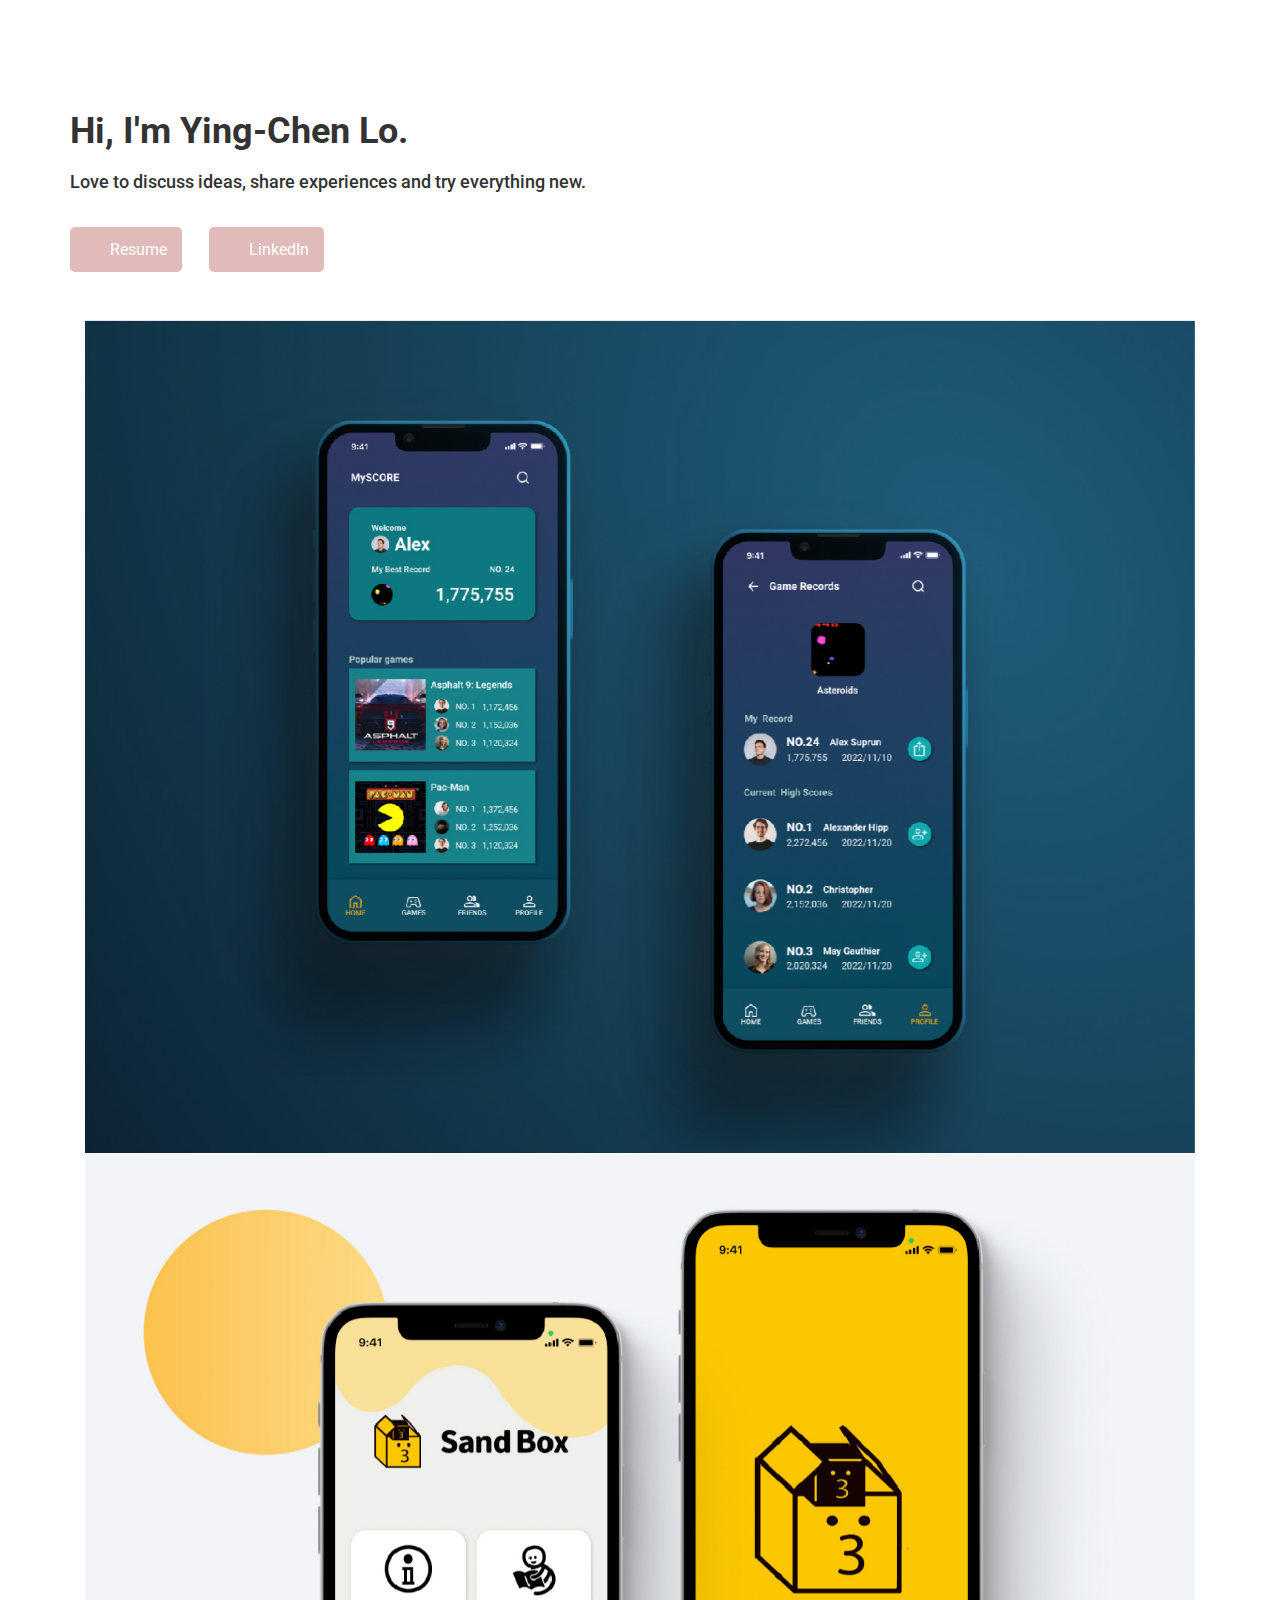
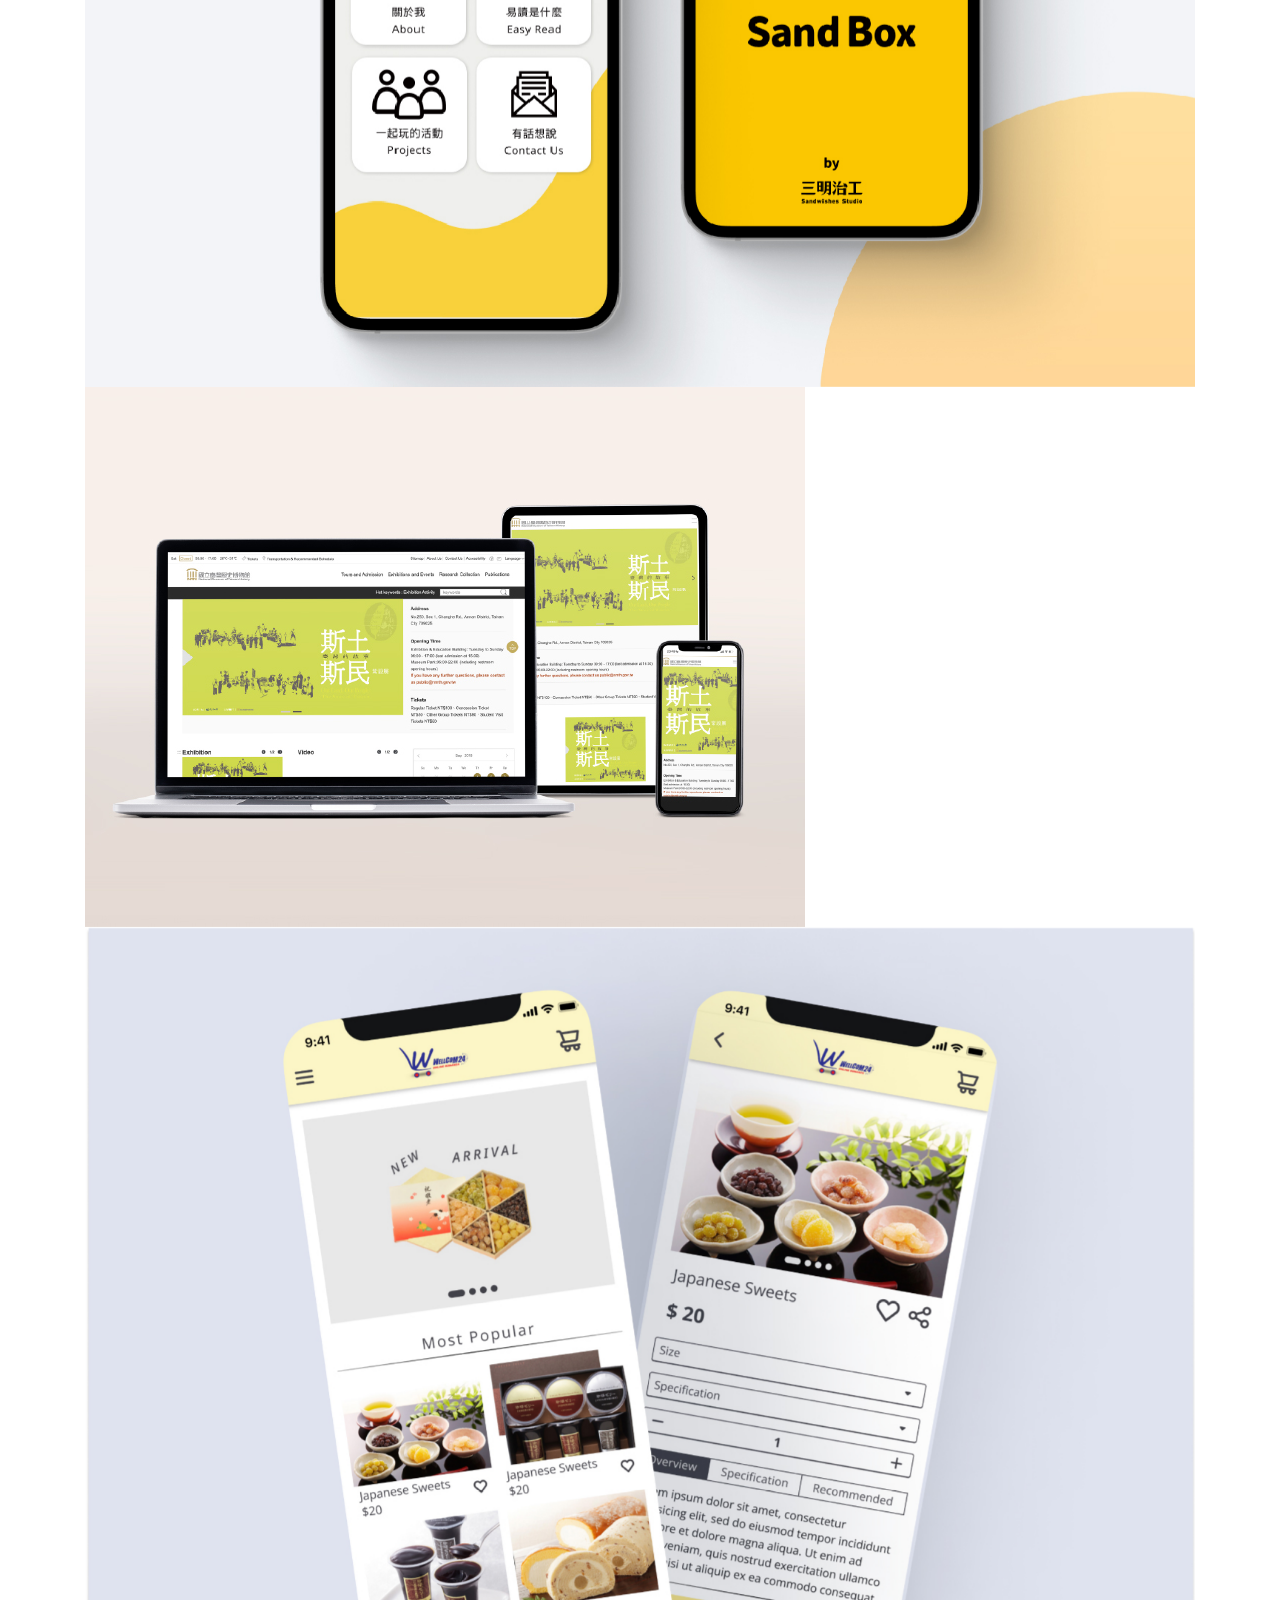
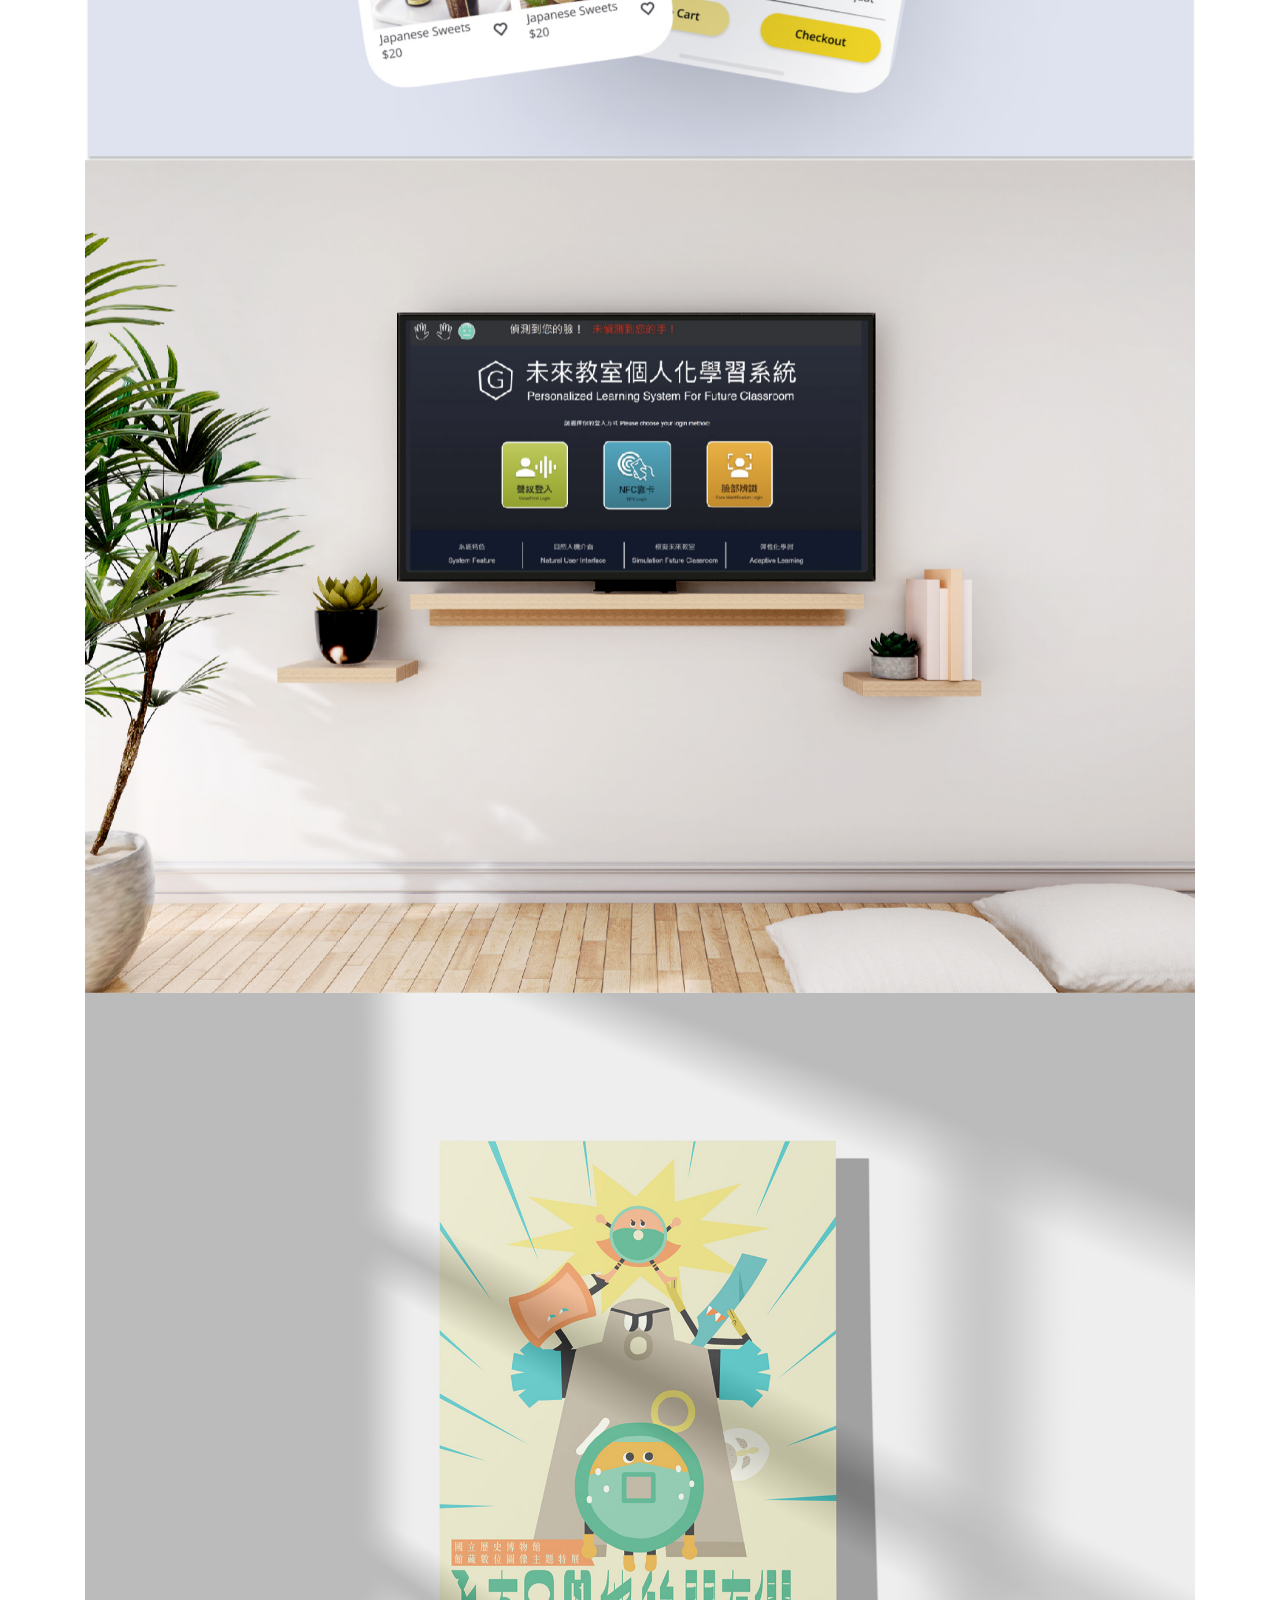
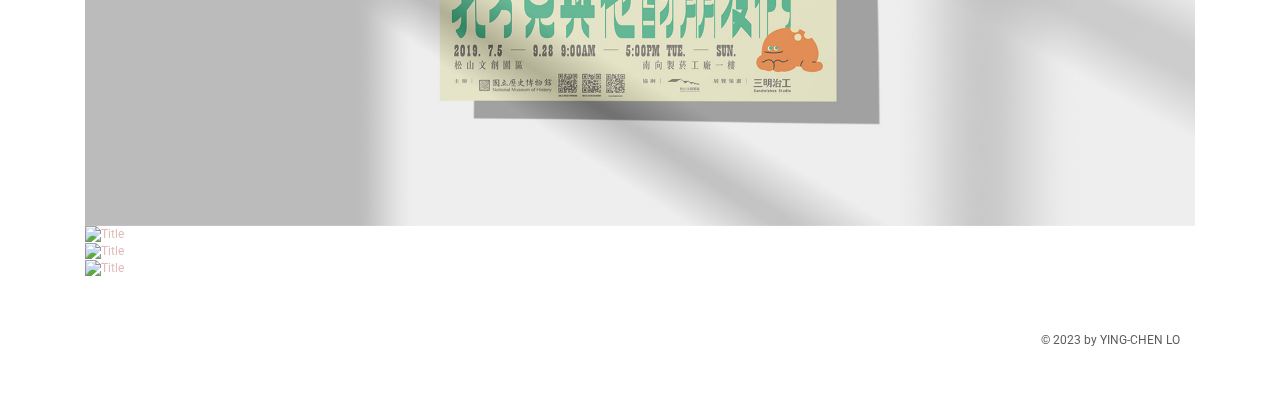
==== commit 270696eb: "Add files via upload" ====
--- a/index.html
+++ b/index.html
@@ -244,7 +244,7 @@
 					</div>
 					<div class="col-md-12">
 						<p class="small copyright copyright-right">
-							© 2022 by YING-CHEN LO
+							© 2023 by YING-CHEN LO
 						</p>
 					</div>
 					<div class="col-md-12">
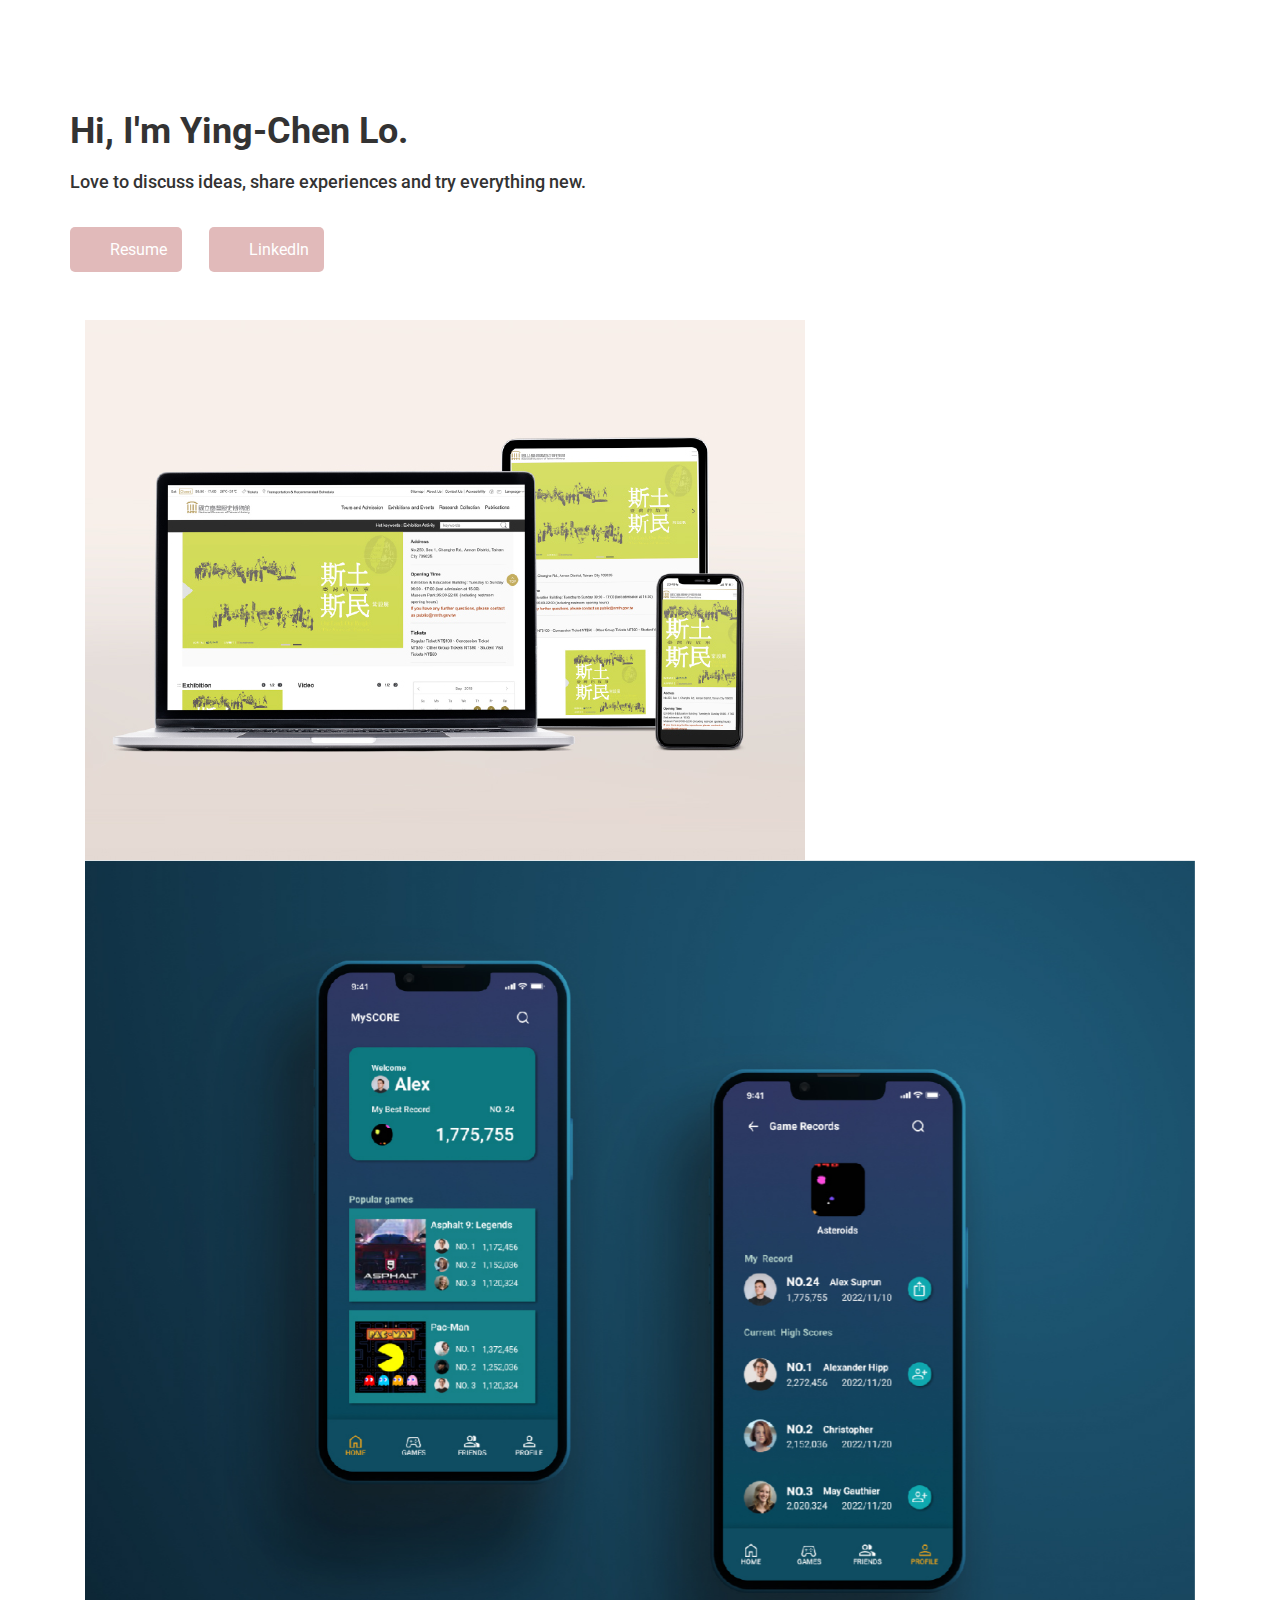
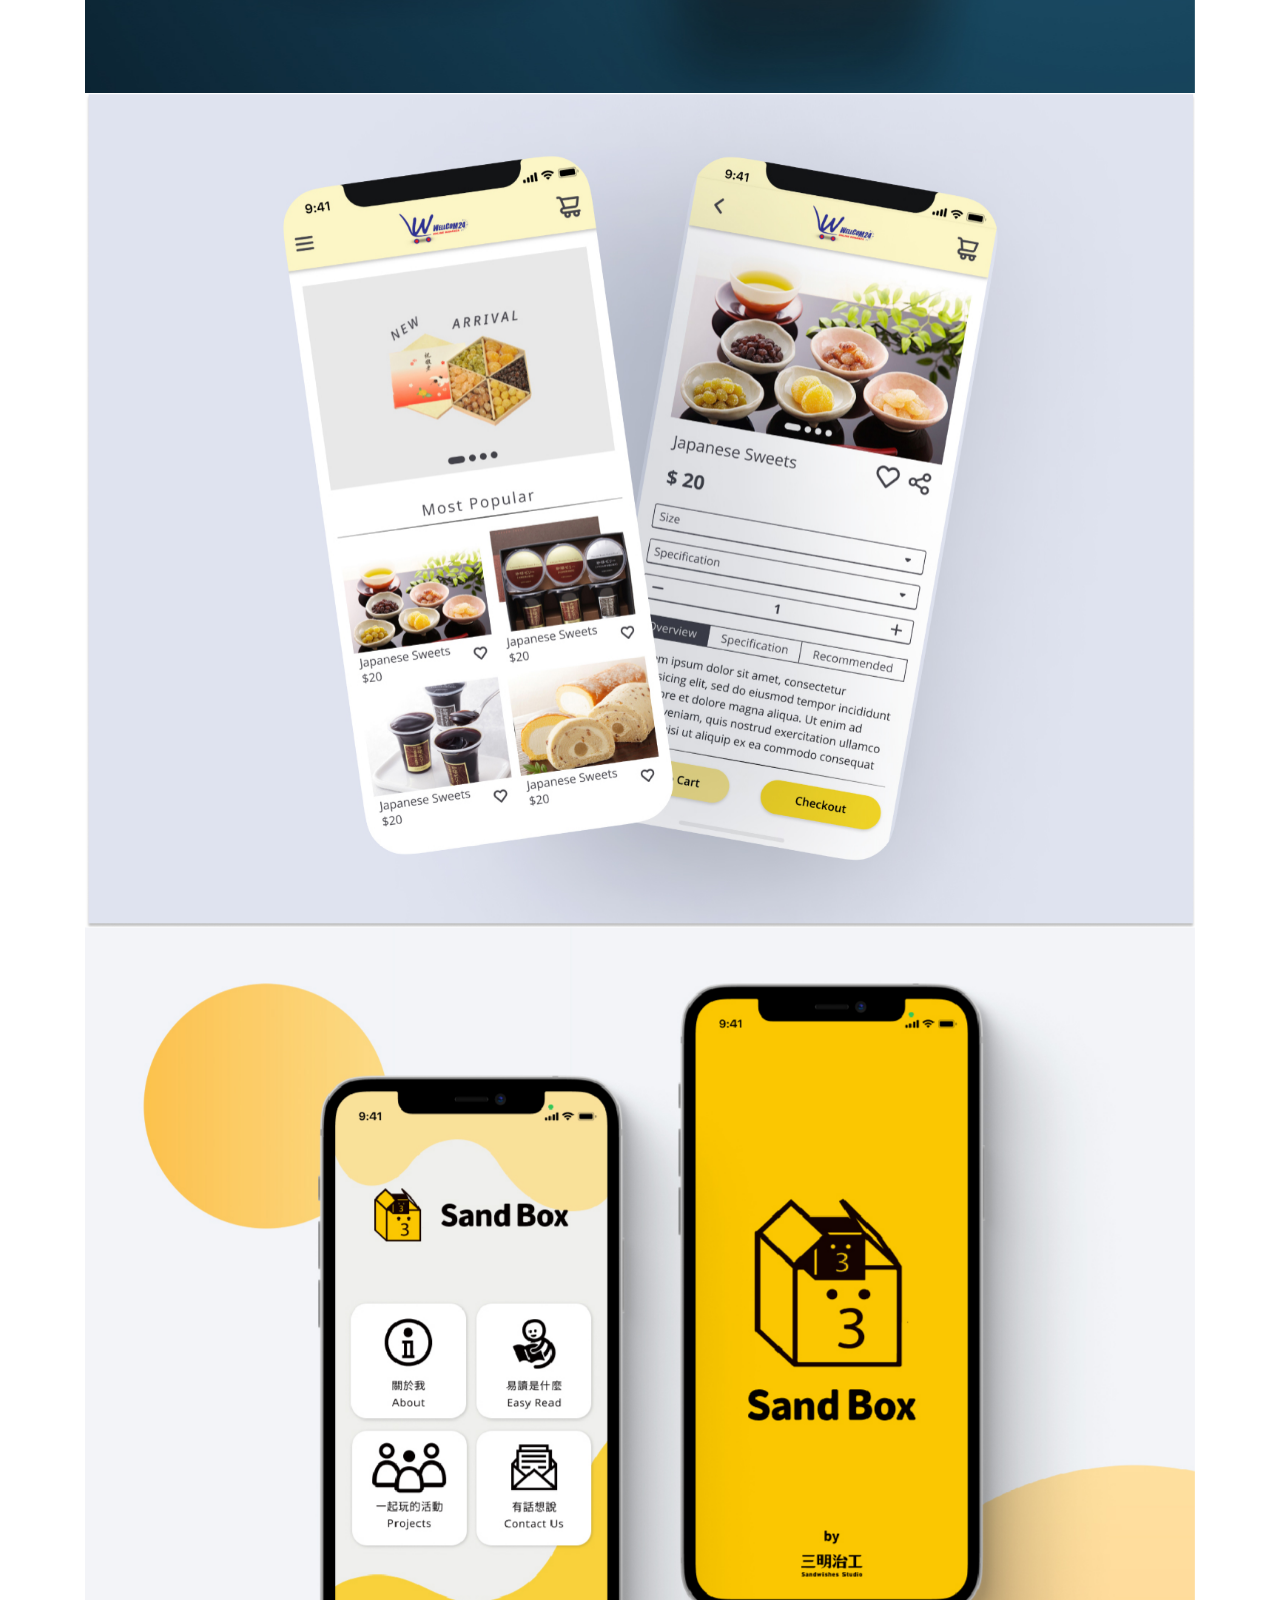
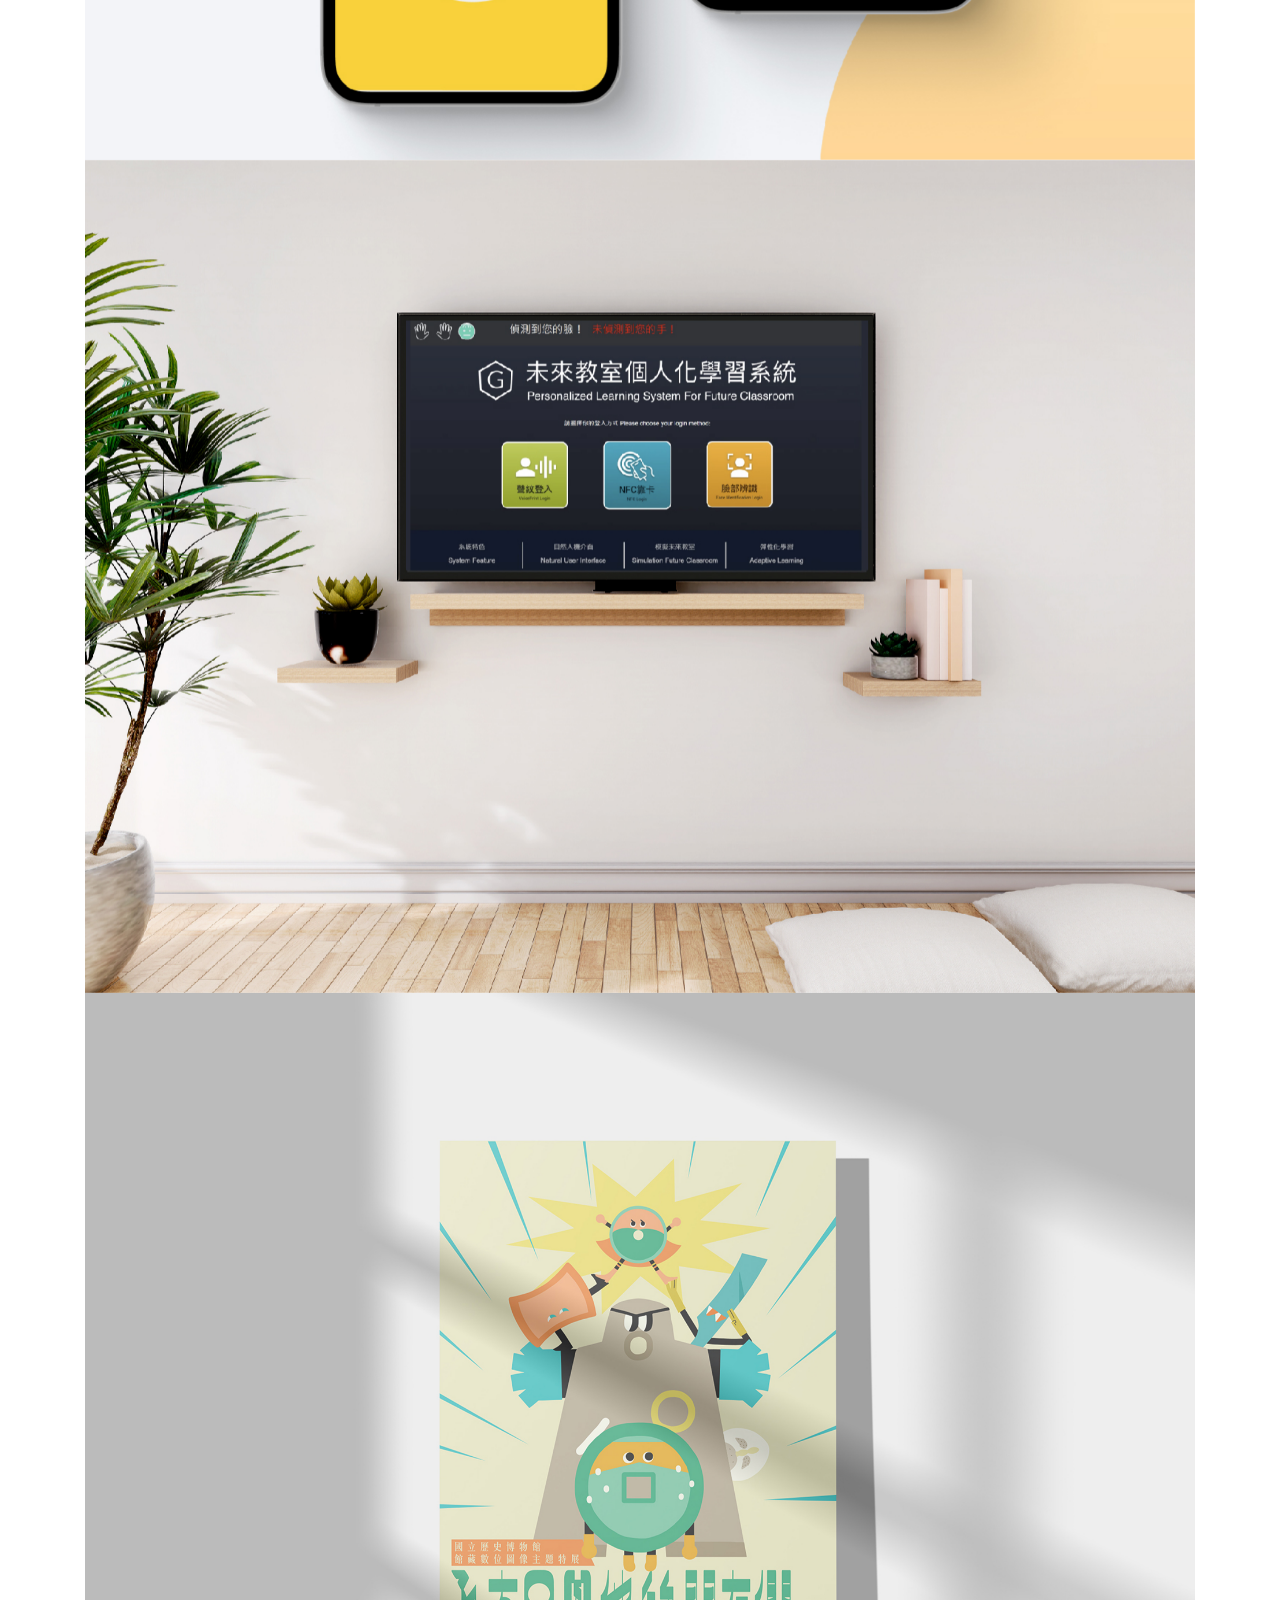
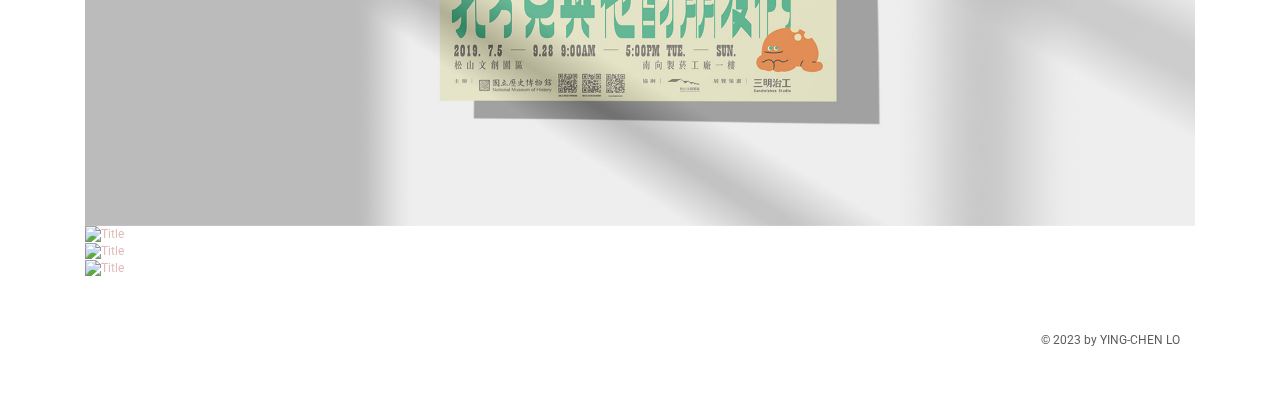
==== commit 10efcfec: "Add files via upload" ====
--- a/index.html
+++ b/index.html
@@ -49,6 +49,26 @@
 										<div class="portfolio isotope masonry use-masonry" data-padding="-10" data-col-xs="1" data-col-sm="2" data-col-md="2" data-col-lg="2" data-layout="fitRows">
 											<div class="masonry-item portfolio-item isotope-item masonry-normal filter-masonry filter-logo" data-menu-order="2" data-title="Show">
 												<div>
+													<a href="webdesign-nmth.html">
+														<img src="assets/images/NMTH-Thumbnail.jpg" alt="Title">
+														<div class="portfolio-item-overlay">
+															<div class="portfolio-overlay-inner vertical-middle">
+																<div class="row">
+																	<span class="portfolio-item-overlay-title big black">
+																	National Museum of Taiwan History
+																	</span>
+																	<span class="divider-1 margin-top center-block margin-bottom"></span>
+																	<span class="portfolio-item-overlay-subtitle">
+																	web, ux, ui
+																	</span>
+																</div>
+															</div>
+														</div>
+													</a>
+												</div>
+											</div>
+											<div class="masonry-item portfolio-item isotope-item masonry-normal filter-masonry filter-logo" data-menu-order="2" data-title="Show">
+												<div>
 													<a href="appdesign-myscore.html">
 														<img src="assets/images/myscore-Thumbnail.jpg" alt="Title">
 														<div class="portfolio-item-overlay">
@@ -69,6 +89,26 @@
 											</div>
 											<div class="masonry-item portfolio-item isotope-item masonry-normal filter-masonry filter-logo" data-menu-order="2" data-title="Show">
 												<div>
+													<a href="appdesign-wellcom24.html">
+														<img src="assets/images/wellcom24-Thumbnail.jpg" alt="Title">
+														<div class="portfolio-item-overlay">
+															<div class="portfolio-overlay-inner vertical-middle">
+																<div class="row">
+																	<span class="portfolio-item-overlay-title big black">
+																	Wellcom24 E-commerce
+																	</span>
+																	<span class="divider-1 margin-top center-block margin-bottom"></span>
+																	<span class="portfolio-item-overlay-subtitle">
+																	mobile, ux, ui
+																	</span>
+																</div>
+															</div>
+														</div>
+													</a>
+												</div>
+											</div>
+											<div class="masonry-item portfolio-item isotope-item masonry-normal filter-masonry filter-logo" data-menu-order="2" data-title="Show">
+												<div>
 													<a href="appdesign-sandbox.html">
 														<img src="assets/images/sandbox-Thumbnail.jpg" alt="Title">
 														<div class="portfolio-item-overlay">
@@ -80,46 +120,6 @@
 																	<span class="divider-1 margin-top center-block margin-bottom"></span>
 																	<span class="portfolio-item-overlay-subtitle">
 																		mobile, ux, ui
-																	</span>
-																</div>
-															</div>
-														</div>
-													</a>
-												</div>
-											</div>
-											<div class="masonry-item portfolio-item isotope-item masonry-normal filter-masonry filter-logo" data-menu-order="2" data-title="Show">
-												<div>
-													<a href="webdesign-nmth.html">
-														<img src="assets/images/NMTH-Thumbnail.jpg" alt="Title">
-														<div class="portfolio-item-overlay">
-															<div class="portfolio-overlay-inner vertical-middle">
-																<div class="row">
-																	<span class="portfolio-item-overlay-title big black">
-																	National Museum of Taiwan History
-																	</span>
-																	<span class="divider-1 margin-top center-block margin-bottom"></span>
-																	<span class="portfolio-item-overlay-subtitle">
-																	web, ux, ui
-																	</span>
-																</div>
-															</div>
-														</div>
-													</a>
-												</div>
-											</div>
-											<div class="masonry-item portfolio-item isotope-item masonry-normal filter-masonry filter-logo" data-menu-order="2" data-title="Show">
-												<div>
-													<a href="appdesign-wellcom24.html">
-														<img src="assets/images/wellcom24-Thumbnail.jpg" alt="Title">
-														<div class="portfolio-item-overlay">
-															<div class="portfolio-overlay-inner vertical-middle">
-																<div class="row">
-																	<span class="portfolio-item-overlay-title big black">
-																	Wellcom24 E-commerce
-																	</span>
-																	<span class="divider-1 margin-top center-block margin-bottom"></span>
-																	<span class="portfolio-item-overlay-subtitle">
-																	mobile, ux, ui
 																	</span>
 																</div>
 															</div>
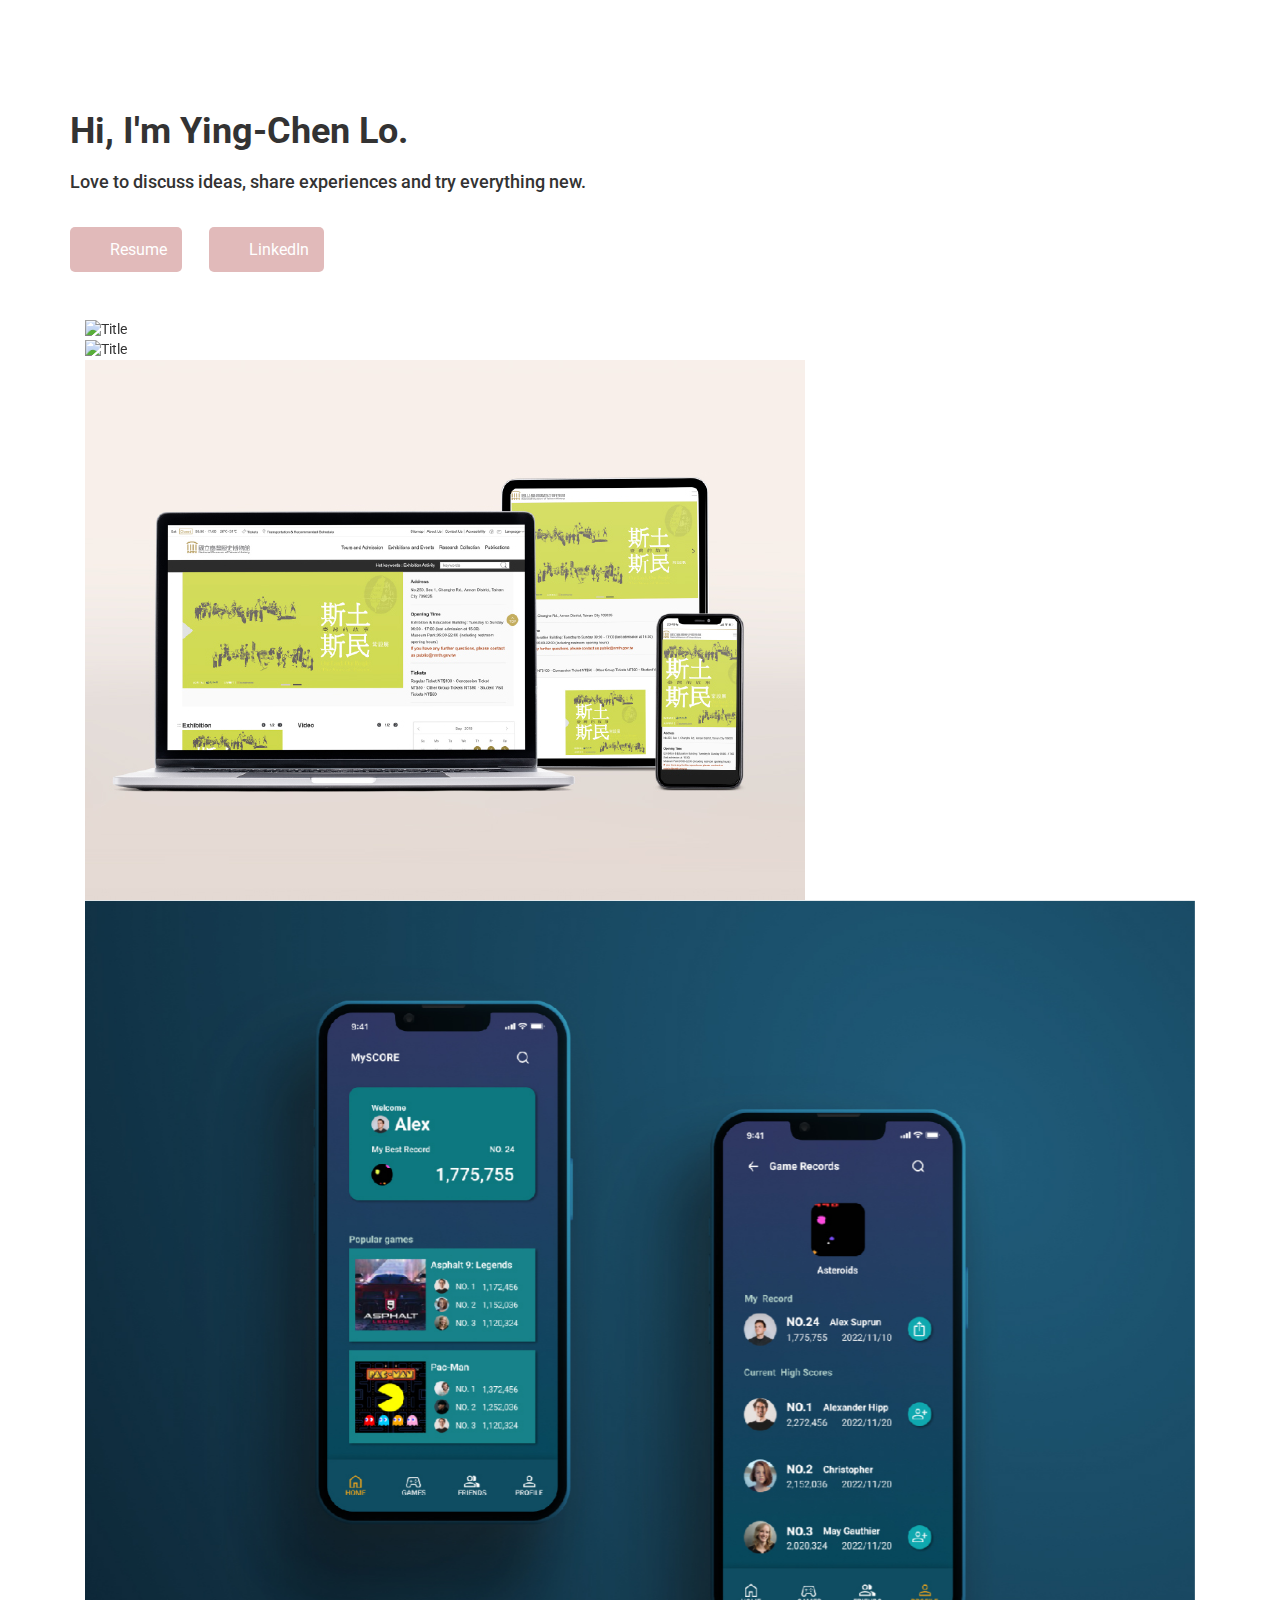
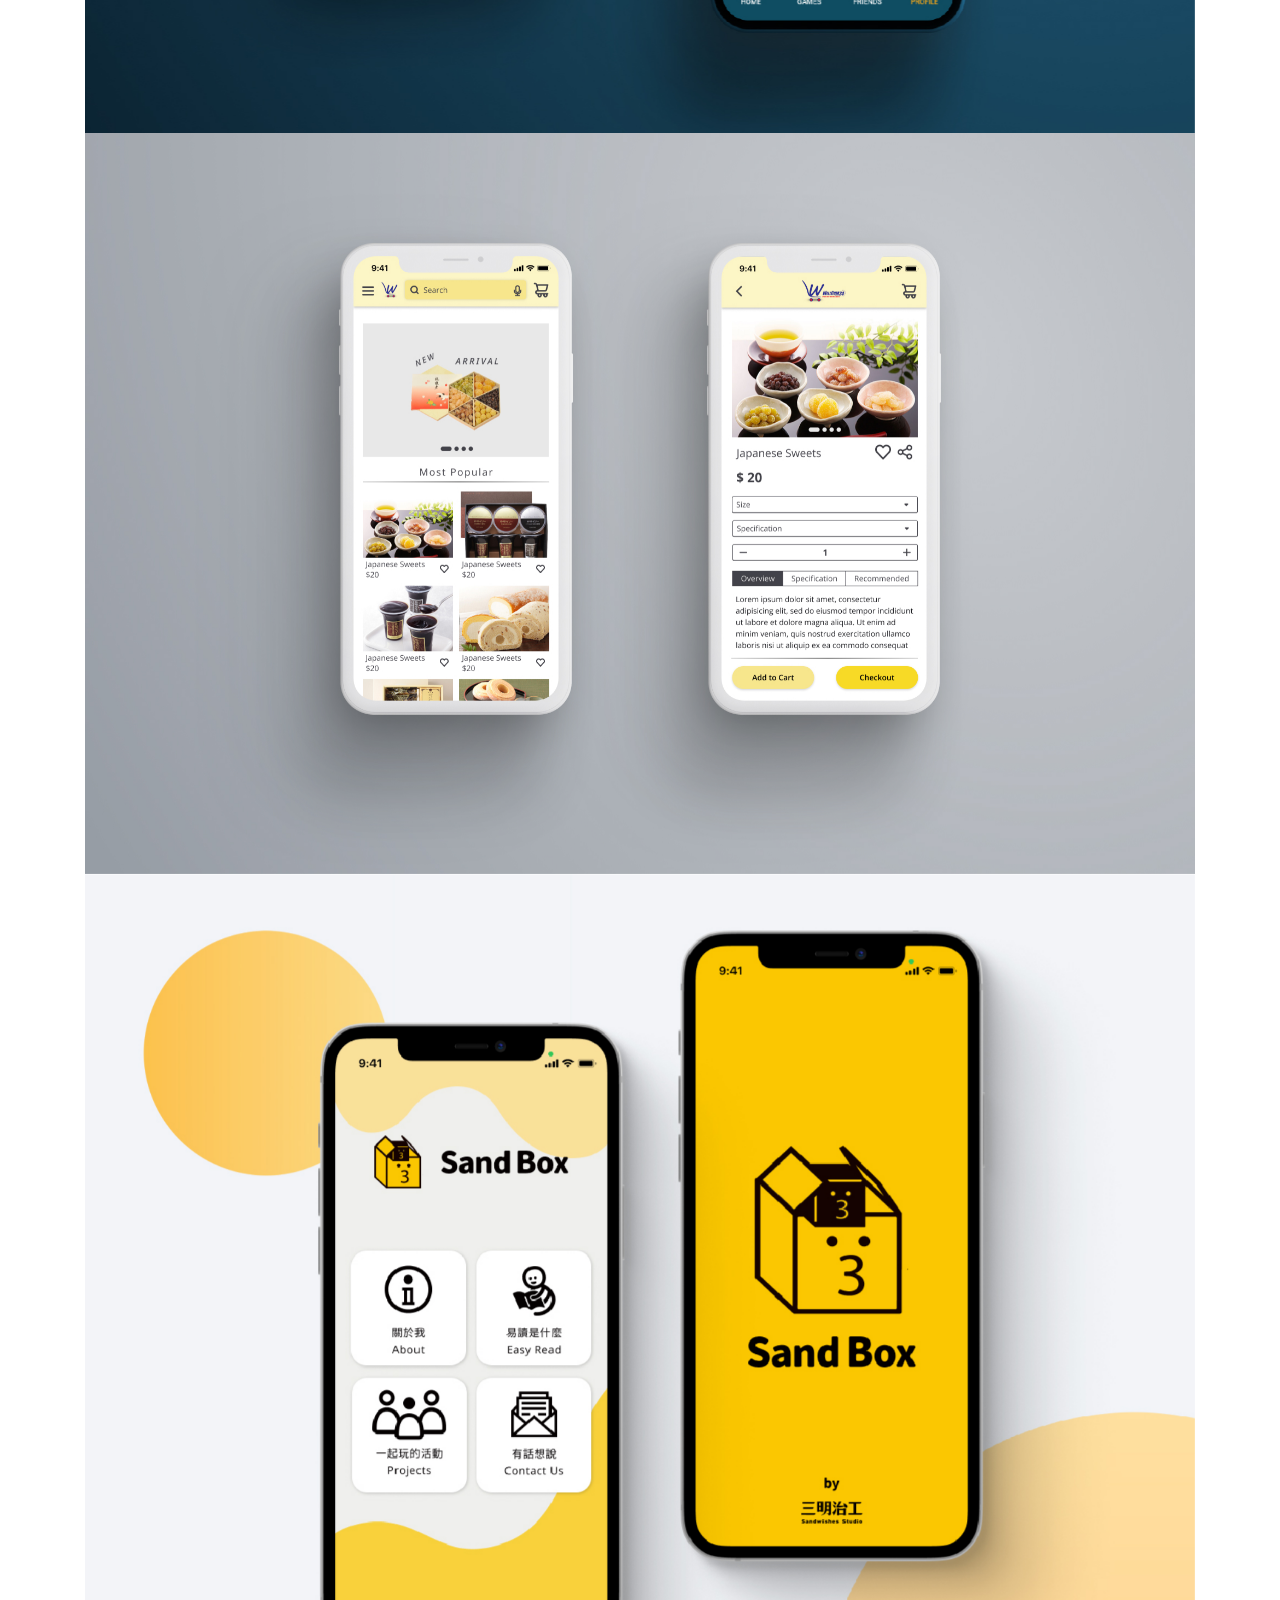
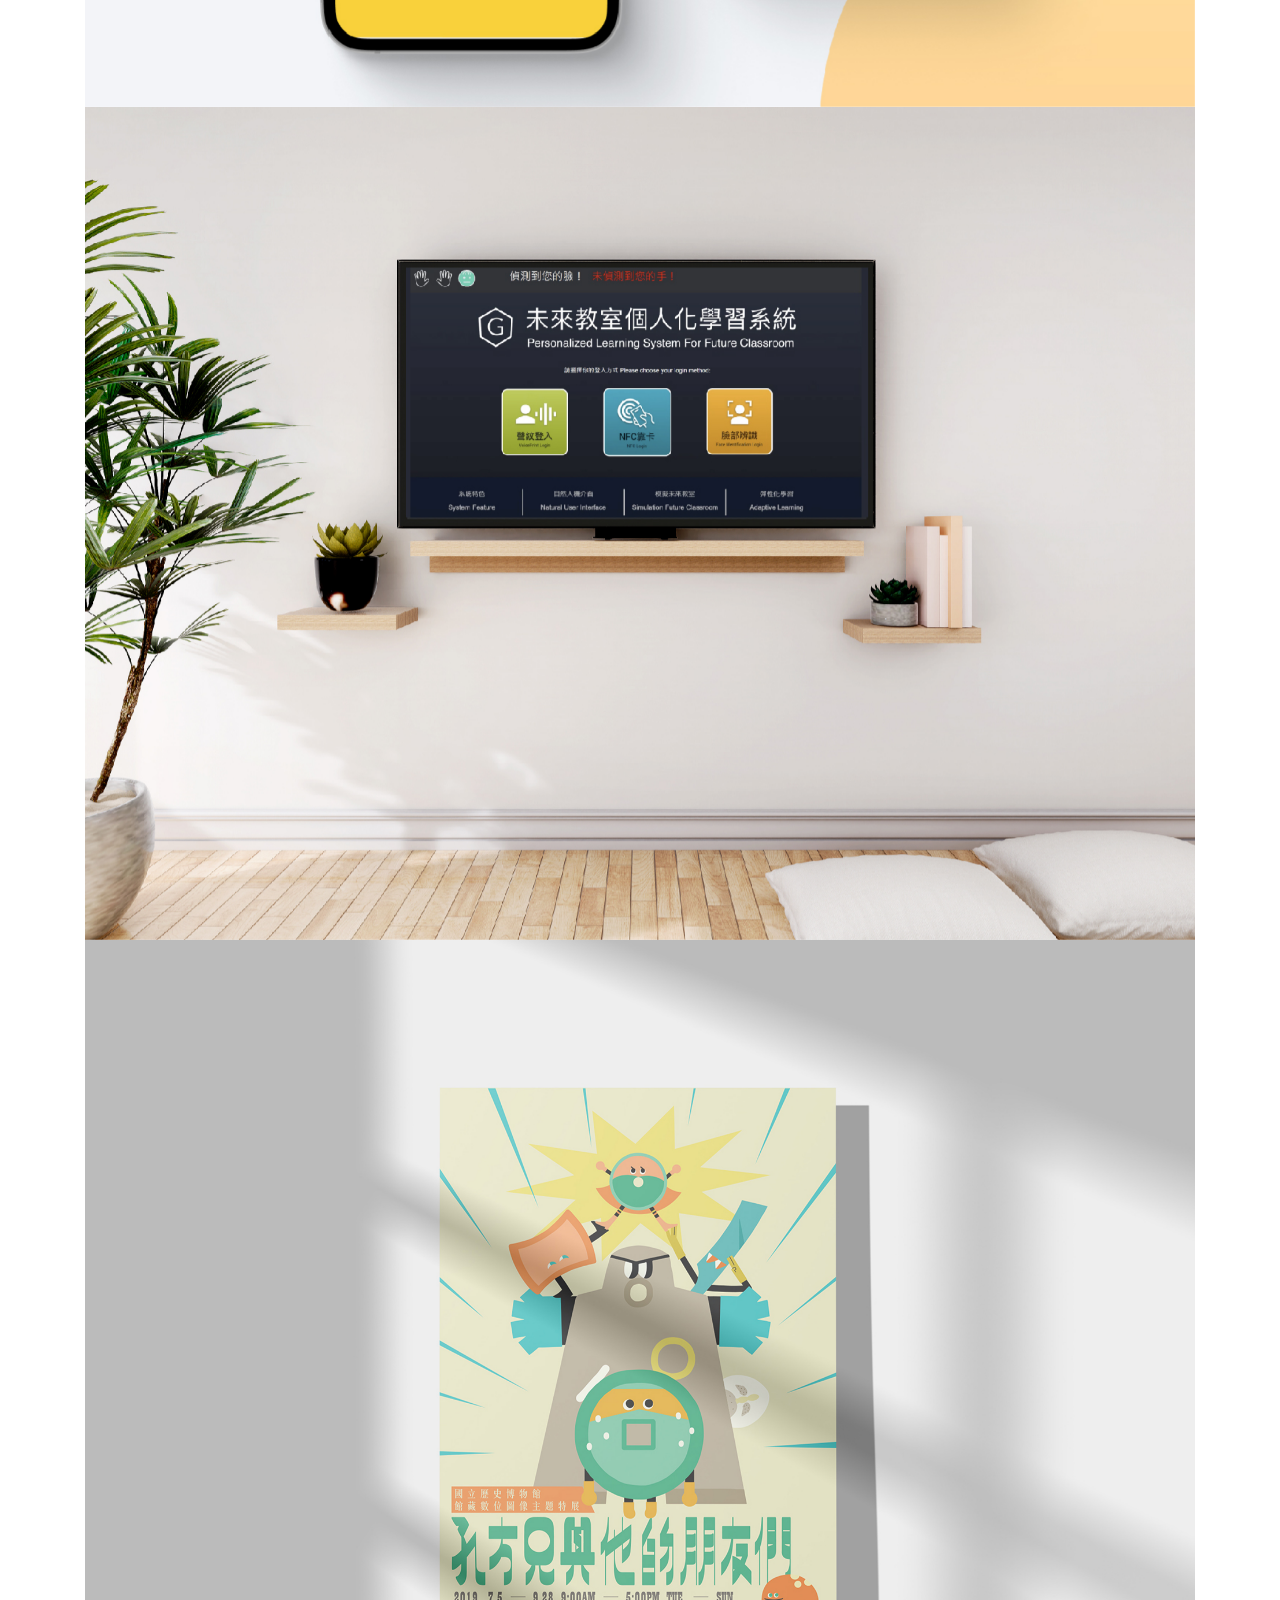
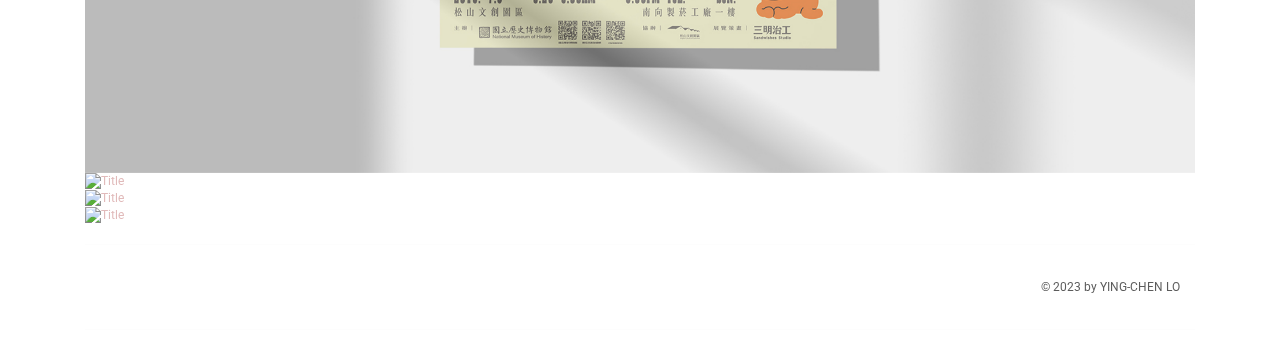
==== commit ee202804: "Add files via upload" ====
--- a/index.html
+++ b/index.html
@@ -49,6 +49,42 @@
 										<div class="portfolio isotope masonry use-masonry" data-padding="-10" data-col-xs="1" data-col-sm="2" data-col-md="2" data-col-lg="2" data-layout="fitRows">
 											<div class="masonry-item portfolio-item isotope-item masonry-normal filter-masonry filter-logo" data-menu-order="2" data-title="Show">
 												<div>
+														<img src="assets/images/dumlife-Thumbnail.jpg" alt="Title">
+														<div class="portfolio-item-overlay">
+															<div class="portfolio-overlay-inner vertical-middle">
+																<div class="row">
+																	<span class="portfolio-item-overlay-title big black">
+																	Coming soon
+																	</span>
+																	<span class="divider-1 margin-top center-block margin-bottom"></span>
+																	<span class="portfolio-item-overlay-subtitle">
+																	game, ux, ui
+																	</span>
+																</div>
+															</div>
+														</div>
+												</div>
+											</div>
+											<div class="masonry-item portfolio-item isotope-item masonry-normal filter-masonry filter-logo" data-menu-order="2" data-title="Show">
+												<div>
+														<img src="assets/images/edventures-Thumbnail.jpg" alt="Title">
+														<div class="portfolio-item-overlay">
+															<div class="portfolio-overlay-inner vertical-middle">
+																<div class="row">
+																	<span class="portfolio-item-overlay-title big black">
+																	Coming soon
+																	</span>
+																	<span class="divider-1 margin-top center-block margin-bottom"></span>
+																	<span class="portfolio-item-overlay-subtitle">
+																	web, app ,ux, ui
+																	</span>
+																</div>
+															</div>
+														</div>
+												</div>
+											</div>
+											<div class="masonry-item portfolio-item isotope-item masonry-normal filter-masonry filter-logo" data-menu-order="2" data-title="Show">
+												<div>
 													<a href="webdesign-nmth.html">
 														<img src="assets/images/NMTH-Thumbnail.jpg" alt="Title">
 														<div class="portfolio-item-overlay">
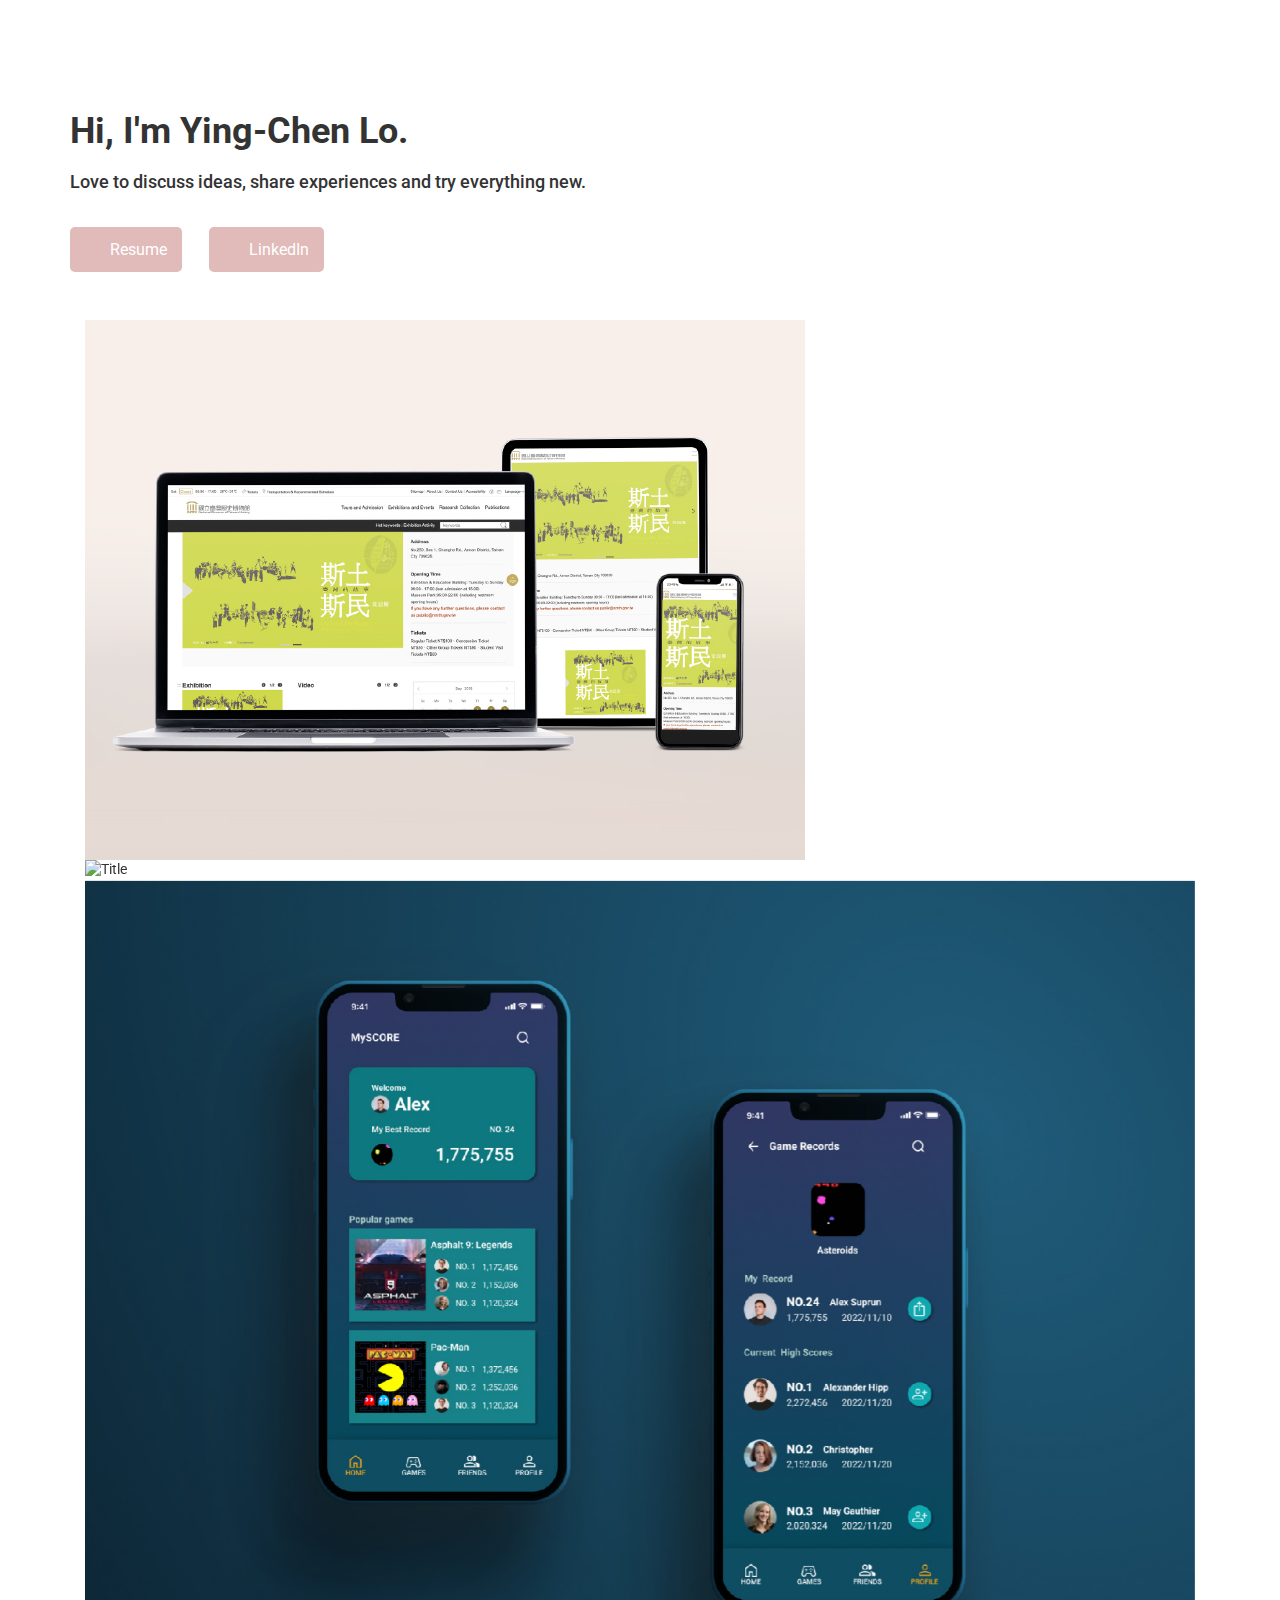
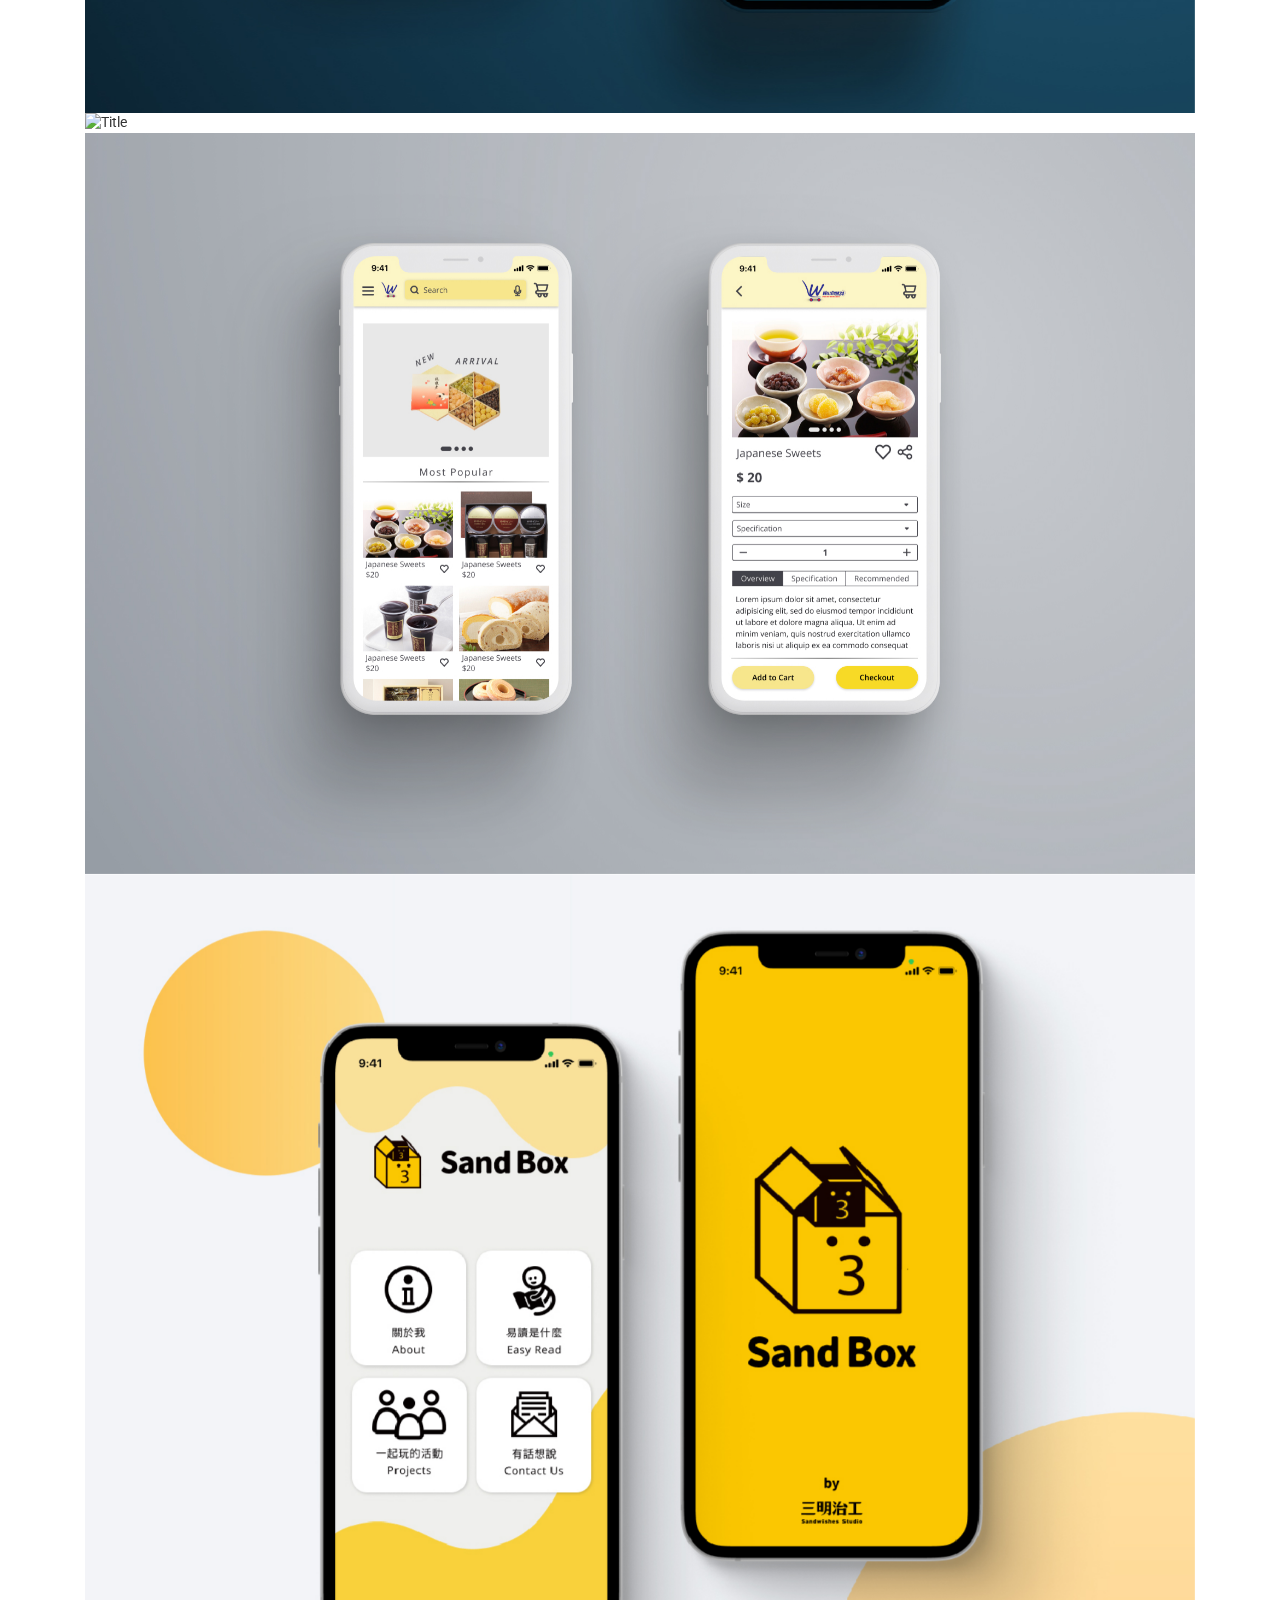
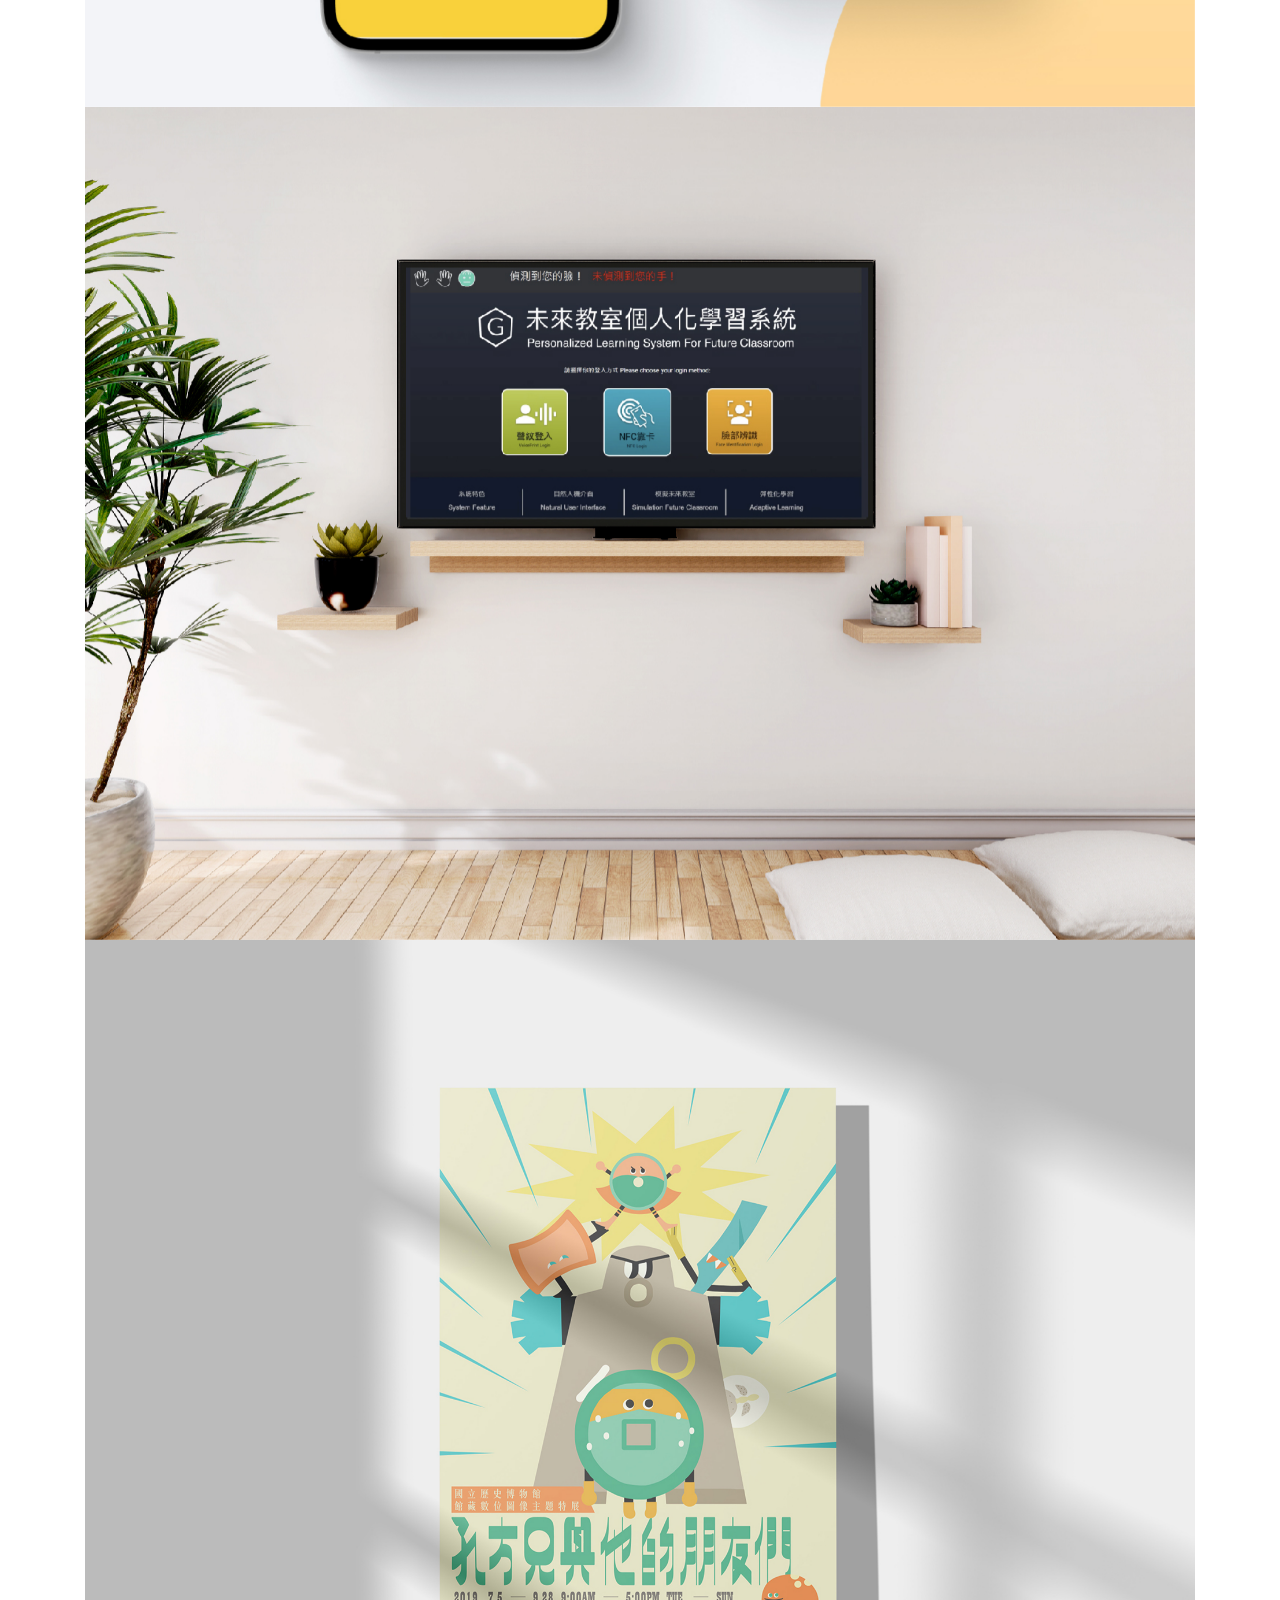
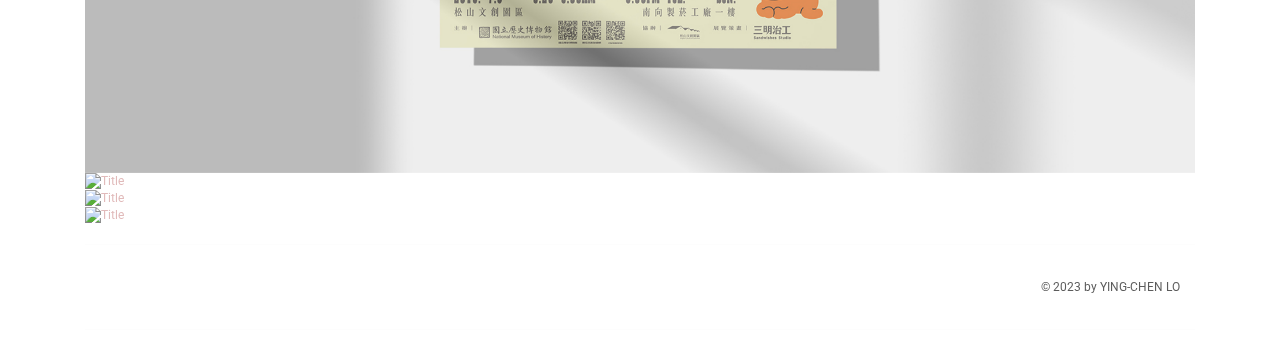
==== commit 93a91e07: "Add files via upload" ====
--- a/index.html
+++ b/index.html
@@ -49,42 +49,6 @@
 										<div class="portfolio isotope masonry use-masonry" data-padding="-10" data-col-xs="1" data-col-sm="2" data-col-md="2" data-col-lg="2" data-layout="fitRows">
 											<div class="masonry-item portfolio-item isotope-item masonry-normal filter-masonry filter-logo" data-menu-order="2" data-title="Show">
 												<div>
-														<img src="assets/images/dumlife-Thumbnail.jpg" alt="Title">
-														<div class="portfolio-item-overlay">
-															<div class="portfolio-overlay-inner vertical-middle">
-																<div class="row">
-																	<span class="portfolio-item-overlay-title big black">
-																	Coming soon
-																	</span>
-																	<span class="divider-1 margin-top center-block margin-bottom"></span>
-																	<span class="portfolio-item-overlay-subtitle">
-																	game, ux, ui
-																	</span>
-																</div>
-															</div>
-														</div>
-												</div>
-											</div>
-											<div class="masonry-item portfolio-item isotope-item masonry-normal filter-masonry filter-logo" data-menu-order="2" data-title="Show">
-												<div>
-														<img src="assets/images/edventures-Thumbnail.jpg" alt="Title">
-														<div class="portfolio-item-overlay">
-															<div class="portfolio-overlay-inner vertical-middle">
-																<div class="row">
-																	<span class="portfolio-item-overlay-title big black">
-																	Coming soon
-																	</span>
-																	<span class="divider-1 margin-top center-block margin-bottom"></span>
-																	<span class="portfolio-item-overlay-subtitle">
-																	web, app ,ux, ui
-																	</span>
-																</div>
-															</div>
-														</div>
-												</div>
-											</div>
-											<div class="masonry-item portfolio-item isotope-item masonry-normal filter-masonry filter-logo" data-menu-order="2" data-title="Show">
-												<div>
 													<a href="webdesign-nmth.html">
 														<img src="assets/images/NMTH-Thumbnail.jpg" alt="Title">
 														<div class="portfolio-item-overlay">
@@ -105,6 +69,24 @@
 											</div>
 											<div class="masonry-item portfolio-item isotope-item masonry-normal filter-masonry filter-logo" data-menu-order="2" data-title="Show">
 												<div>
+														<img src="assets/images/dumlife-Thumbnail.jpg" alt="Title">
+														<div class="portfolio-item-overlay">
+															<div class="portfolio-overlay-inner vertical-middle">
+																<div class="row">
+																	<span class="portfolio-item-overlay-title big black">
+																	Coming soon
+																	</span>
+																	<span class="divider-1 margin-top center-block margin-bottom"></span>
+																	<span class="portfolio-item-overlay-subtitle">
+																	game, ux, ui
+																	</span>
+																</div>
+															</div>
+														</div>
+												</div>
+											</div>
+											<div class="masonry-item portfolio-item isotope-item masonry-normal filter-masonry filter-logo" data-menu-order="2" data-title="Show">
+												<div>
 													<a href="appdesign-myscore.html">
 														<img src="assets/images/myscore-Thumbnail.jpg" alt="Title">
 														<div class="portfolio-item-overlay">
@@ -121,6 +103,24 @@
 															</div>
 														</div>
 													</a>
+												</div>
+											</div>
+											<div class="masonry-item portfolio-item isotope-item masonry-normal filter-masonry filter-logo" data-menu-order="2" data-title="Show">
+												<div>
+														<img src="assets/images/edventures-Thumbnail.jpg" alt="Title">
+														<div class="portfolio-item-overlay">
+															<div class="portfolio-overlay-inner vertical-middle">
+																<div class="row">
+																	<span class="portfolio-item-overlay-title big black">
+																	Coming soon
+																	</span>
+																	<span class="divider-1 margin-top center-block margin-bottom"></span>
+																	<span class="portfolio-item-overlay-subtitle">
+																	web, app ,ux, ui
+																	</span>
+																</div>
+															</div>
+														</div>
 												</div>
 											</div>
 											<div class="masonry-item portfolio-item isotope-item masonry-normal filter-masonry filter-logo" data-menu-order="2" data-title="Show">
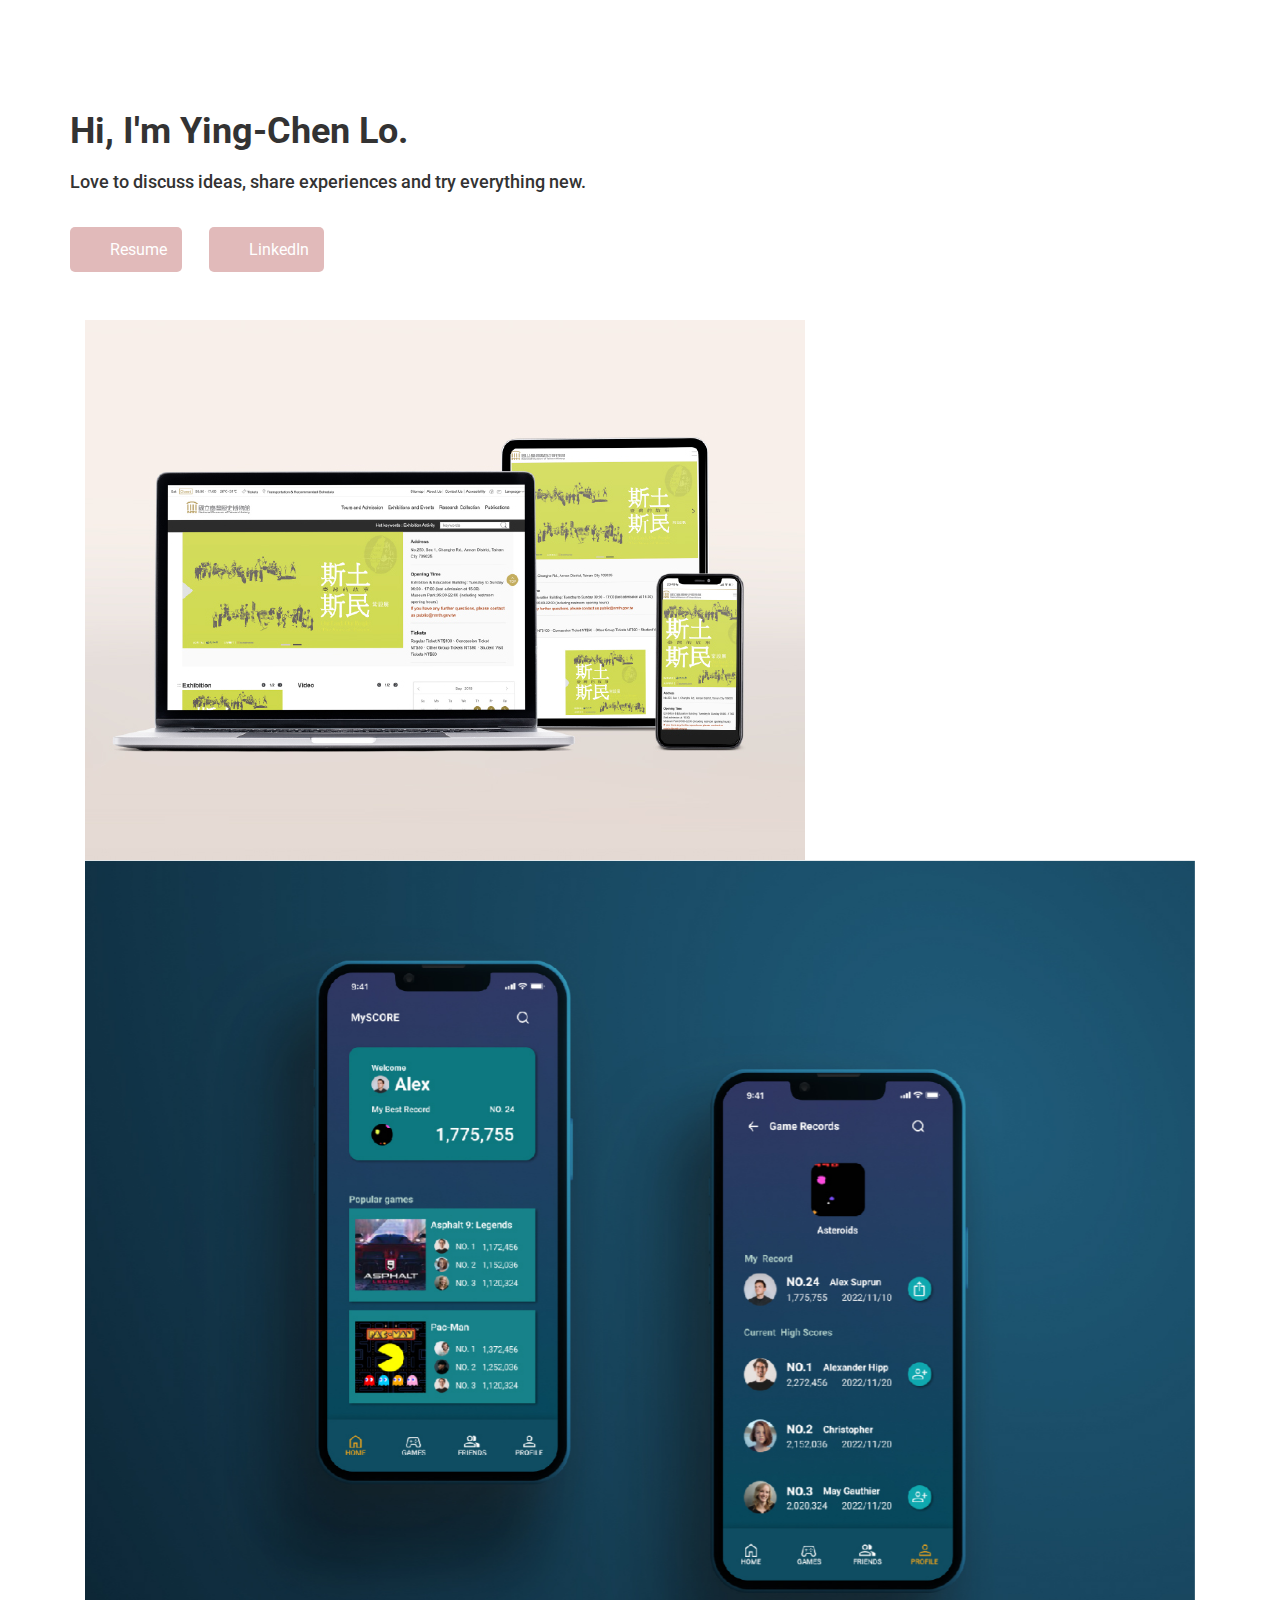
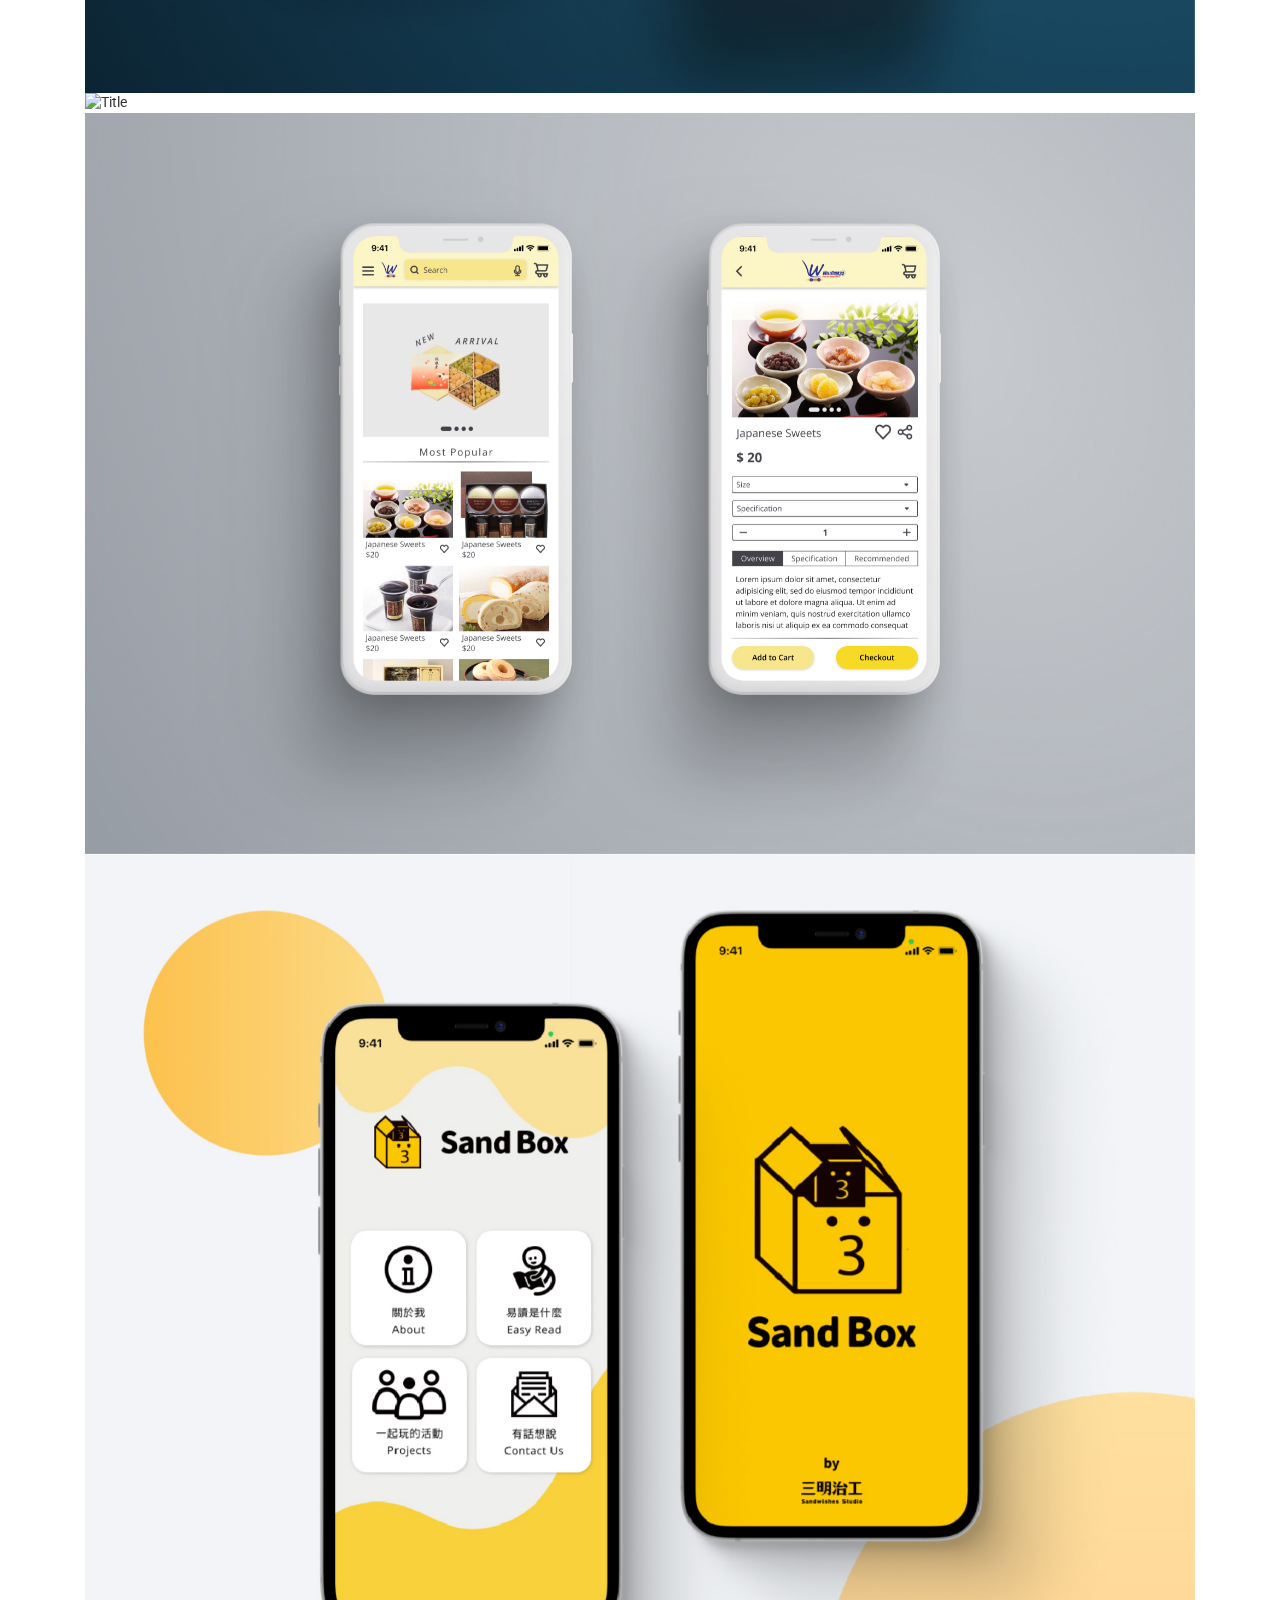
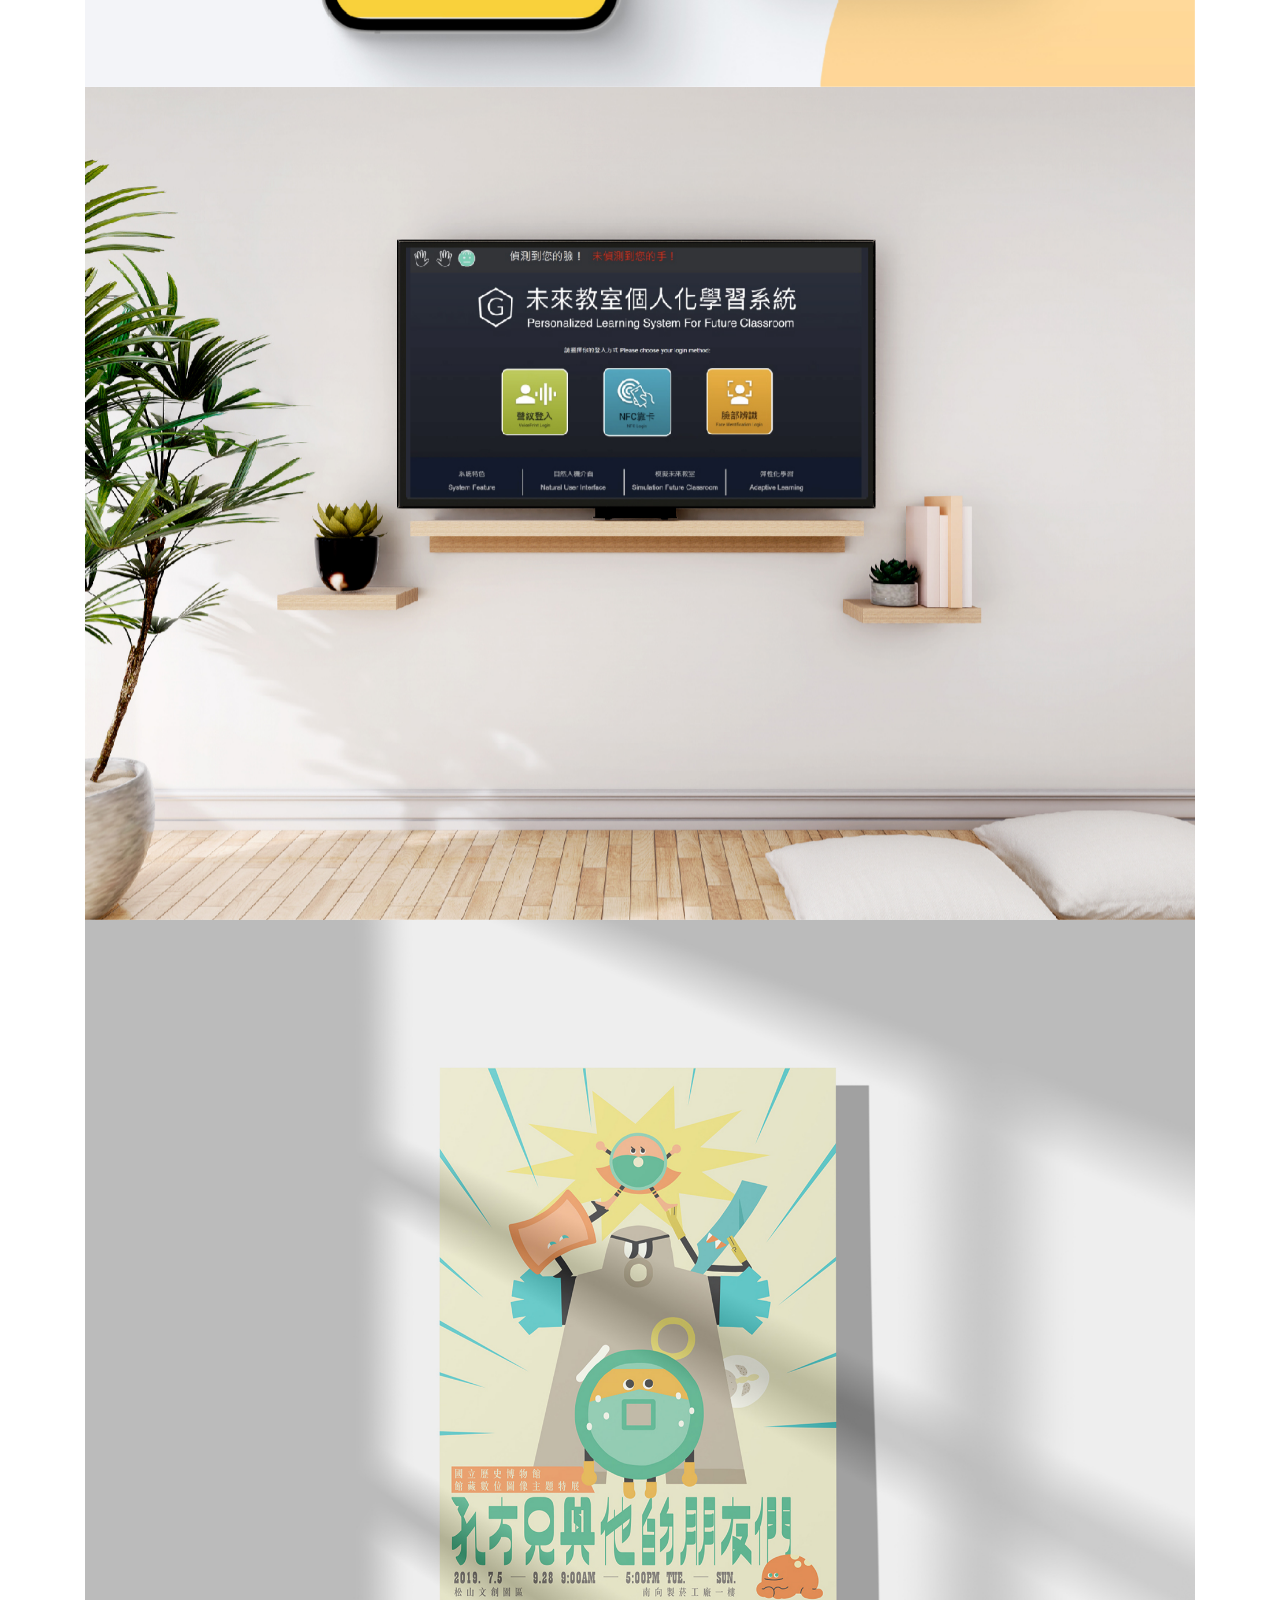
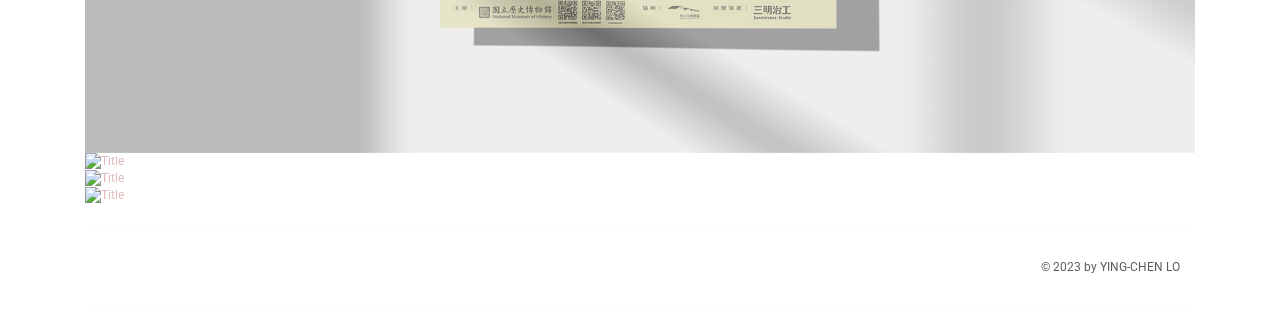
==== commit 127d900d: "Update index.html" ====
--- a/index.html
+++ b/index.html
@@ -69,24 +69,6 @@
 											</div>
 											<div class="masonry-item portfolio-item isotope-item masonry-normal filter-masonry filter-logo" data-menu-order="2" data-title="Show">
 												<div>
-														<img src="assets/images/dumlife-Thumbnail.jpg" alt="Title">
-														<div class="portfolio-item-overlay">
-															<div class="portfolio-overlay-inner vertical-middle">
-																<div class="row">
-																	<span class="portfolio-item-overlay-title big black">
-																	Coming soon
-																	</span>
-																	<span class="divider-1 margin-top center-block margin-bottom"></span>
-																	<span class="portfolio-item-overlay-subtitle">
-																	game, ux, ui
-																	</span>
-																</div>
-															</div>
-														</div>
-												</div>
-											</div>
-											<div class="masonry-item portfolio-item isotope-item masonry-normal filter-masonry filter-logo" data-menu-order="2" data-title="Show">
-												<div>
 													<a href="appdesign-myscore.html">
 														<img src="assets/images/myscore-Thumbnail.jpg" alt="Title">
 														<div class="portfolio-item-overlay">
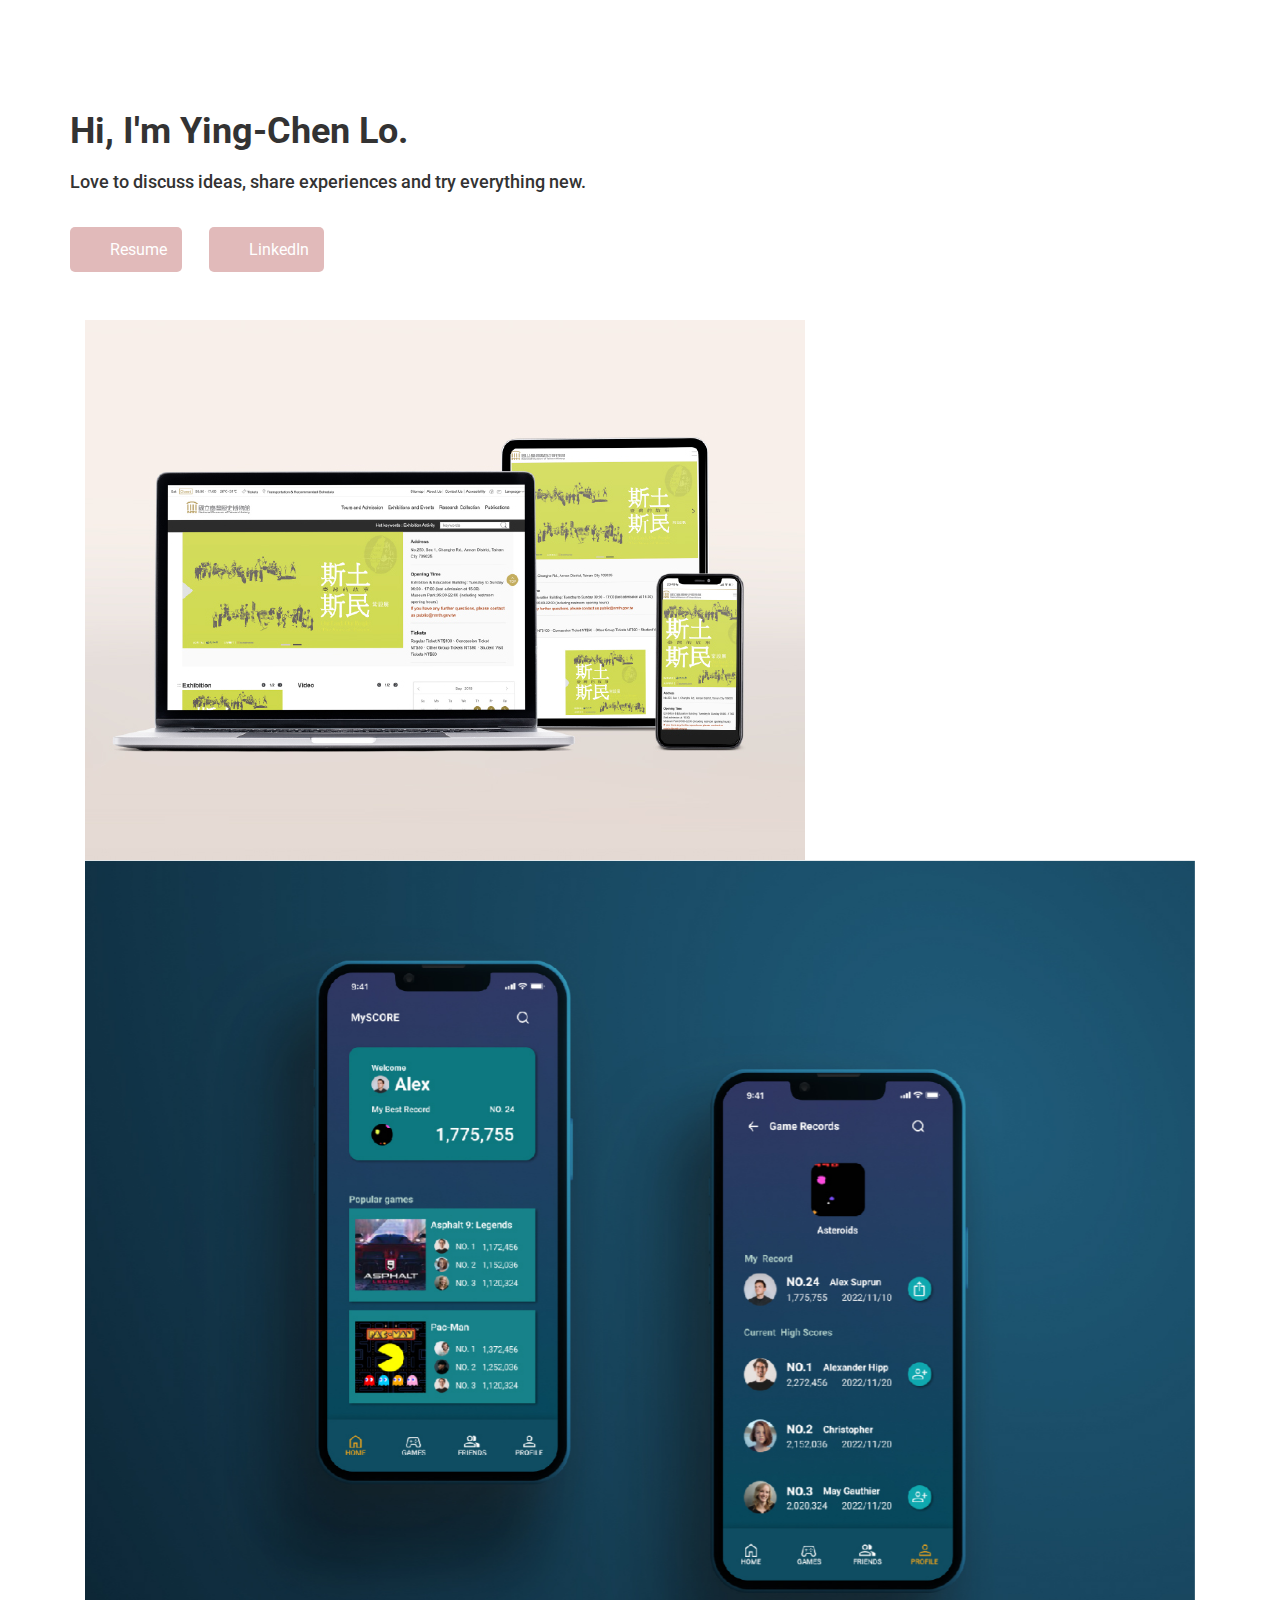
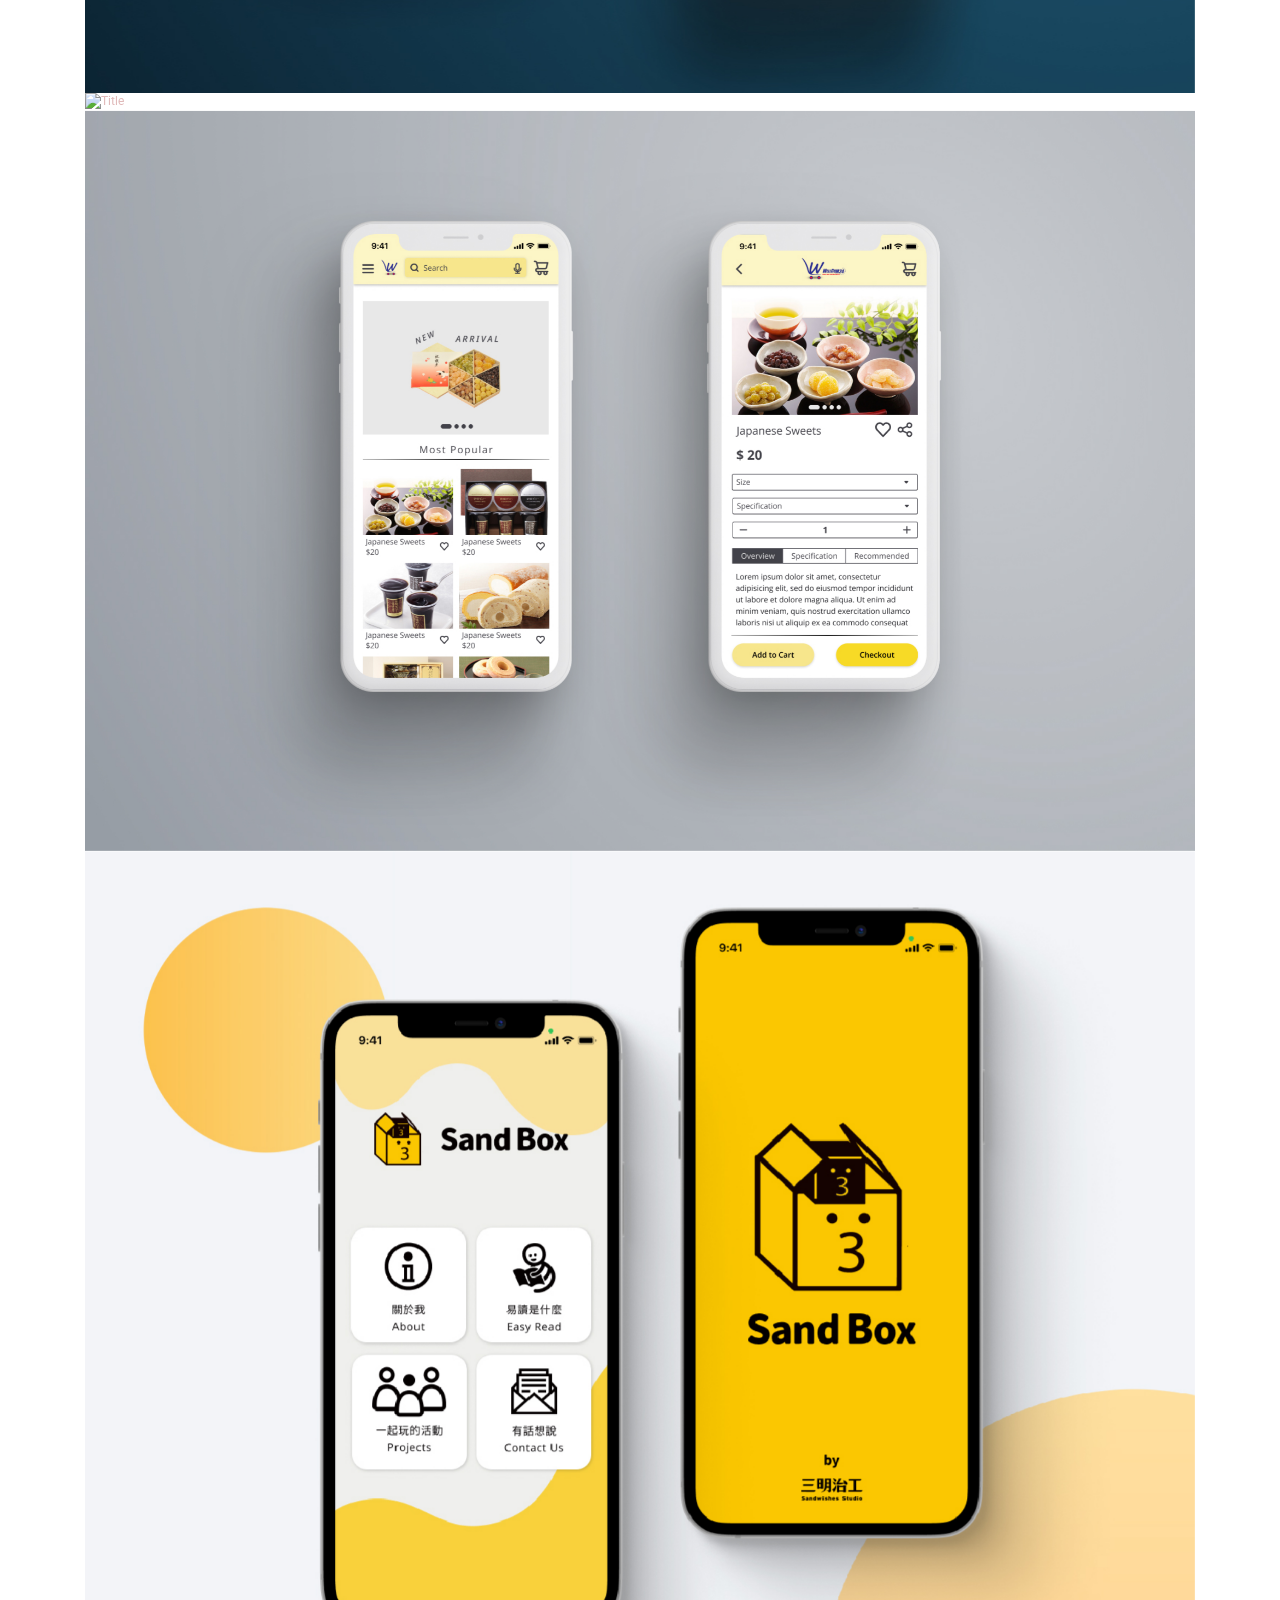
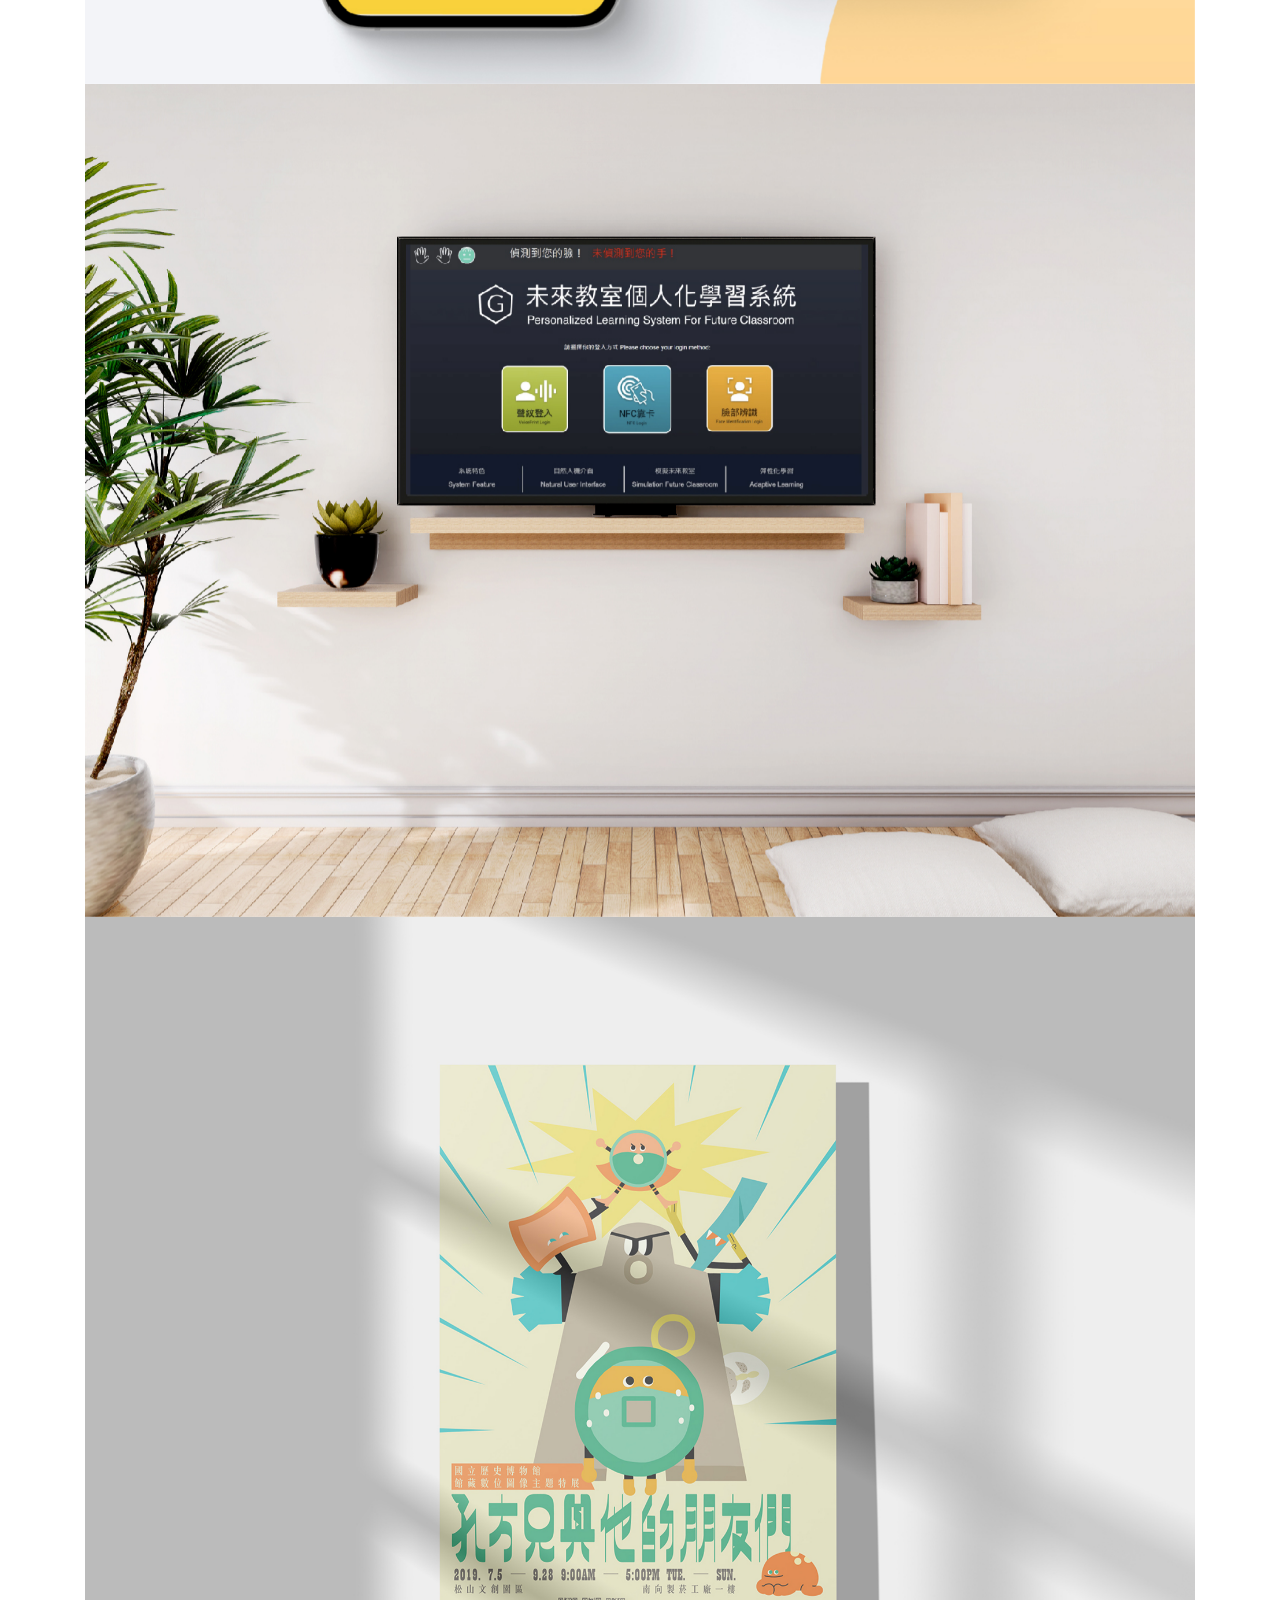
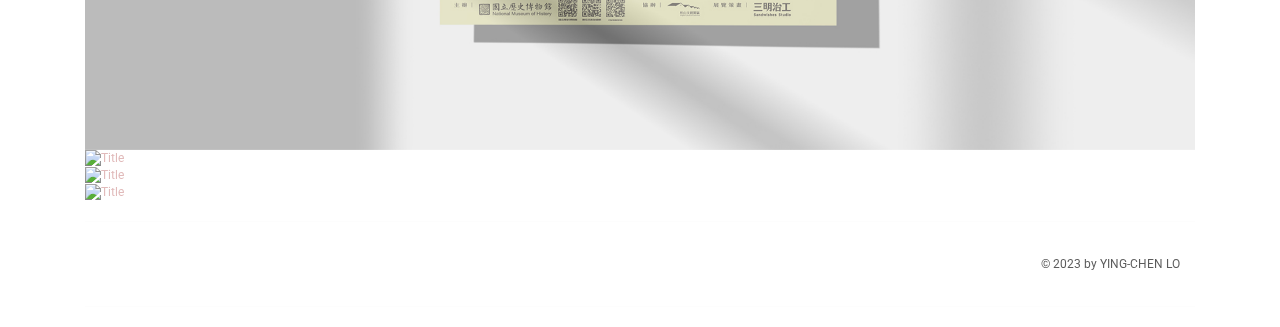
==== commit c6fdaf64: "index.html" ====
--- a/index.html
+++ b/index.html
@@ -89,12 +89,13 @@
 											</div>
 											<div class="masonry-item portfolio-item isotope-item masonry-normal filter-masonry filter-logo" data-menu-order="2" data-title="Show">
 												<div>
+													<a href="https://yingchenlo.github.io/assets/CaseStudy_Edventures_protected.pdf" target="_blank">
 														<img src="assets/images/edventures-Thumbnail.jpg" alt="Title">
 														<div class="portfolio-item-overlay">
 															<div class="portfolio-overlay-inner vertical-middle">
 																<div class="row">
 																	<span class="portfolio-item-overlay-title big black">
-																	Coming soon
+																	Edventures
 																	</span>
 																	<span class="divider-1 margin-top center-block margin-bottom"></span>
 																	<span class="portfolio-item-overlay-subtitle">
@@ -103,6 +104,7 @@
 																</div>
 															</div>
 														</div>
+													</a>
 												</div>
 											</div>
 											<div class="masonry-item portfolio-item isotope-item masonry-normal filter-masonry filter-logo" data-menu-order="2" data-title="Show">
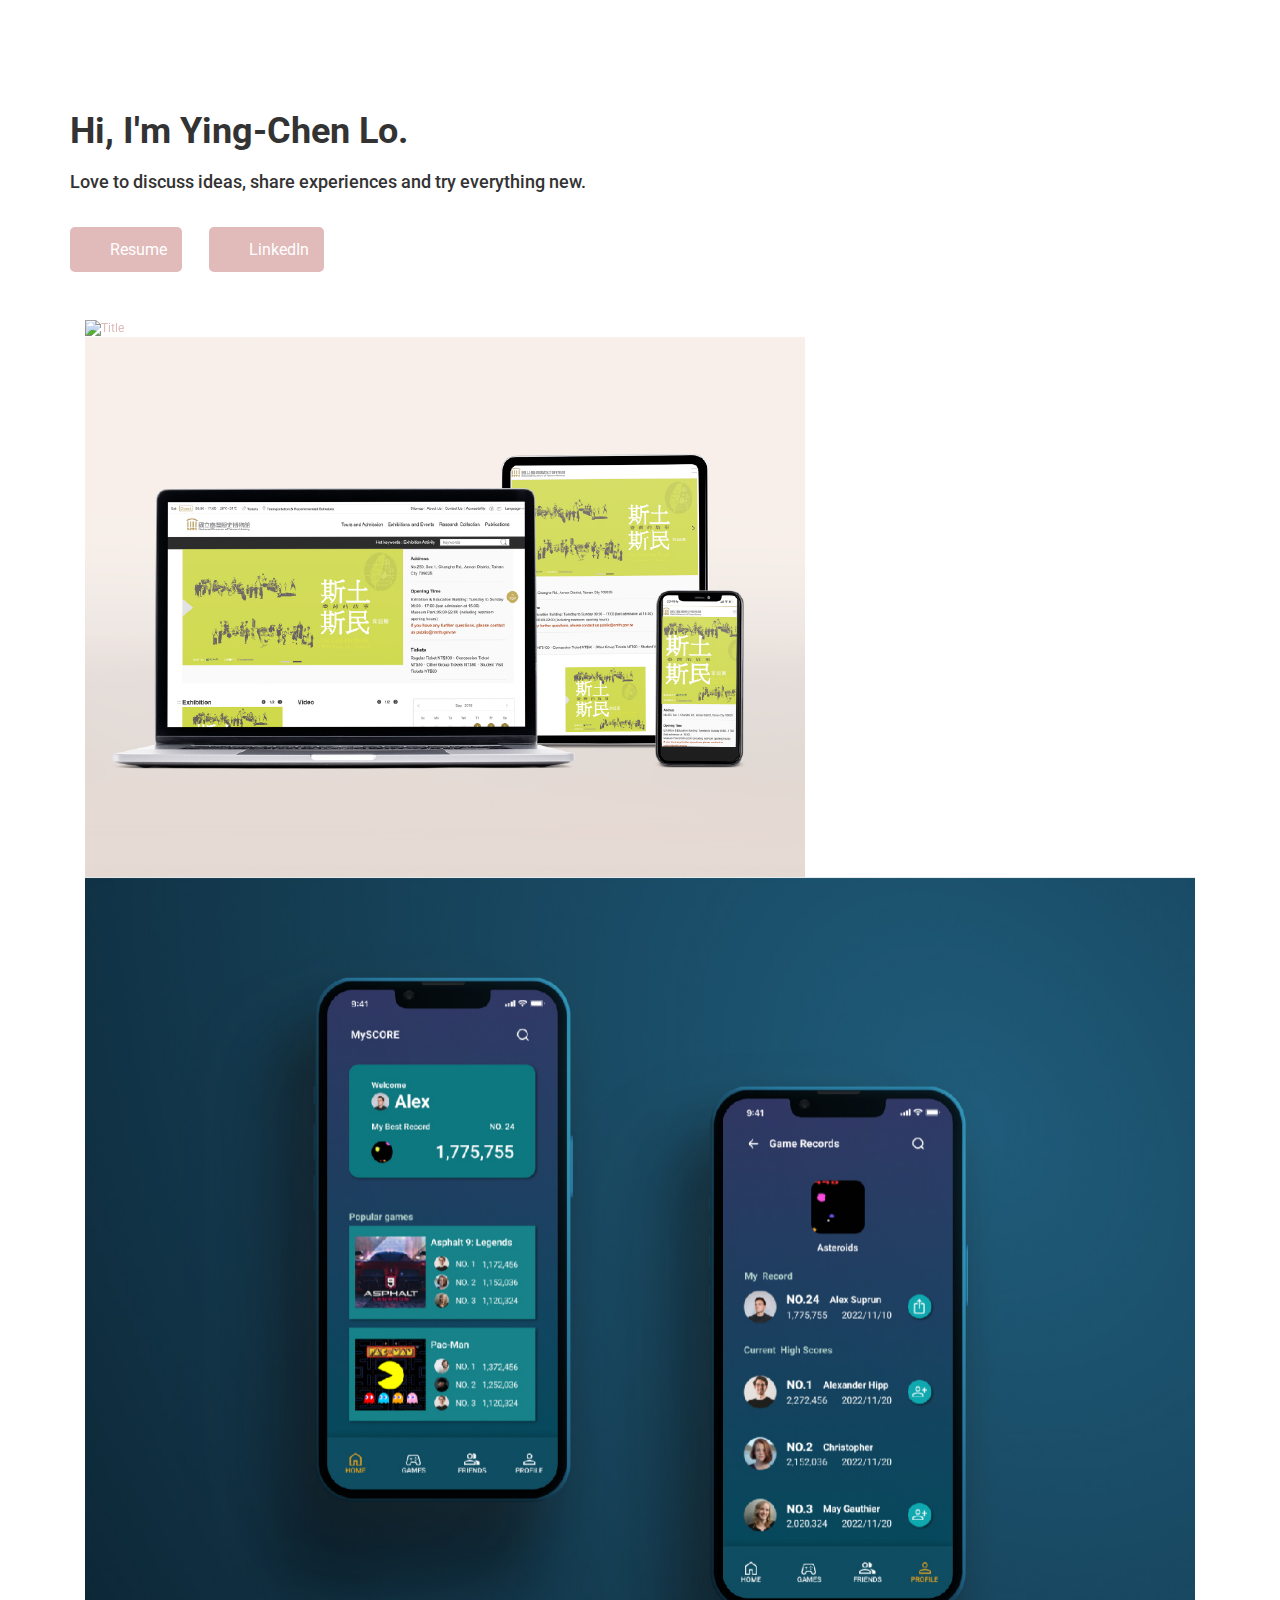
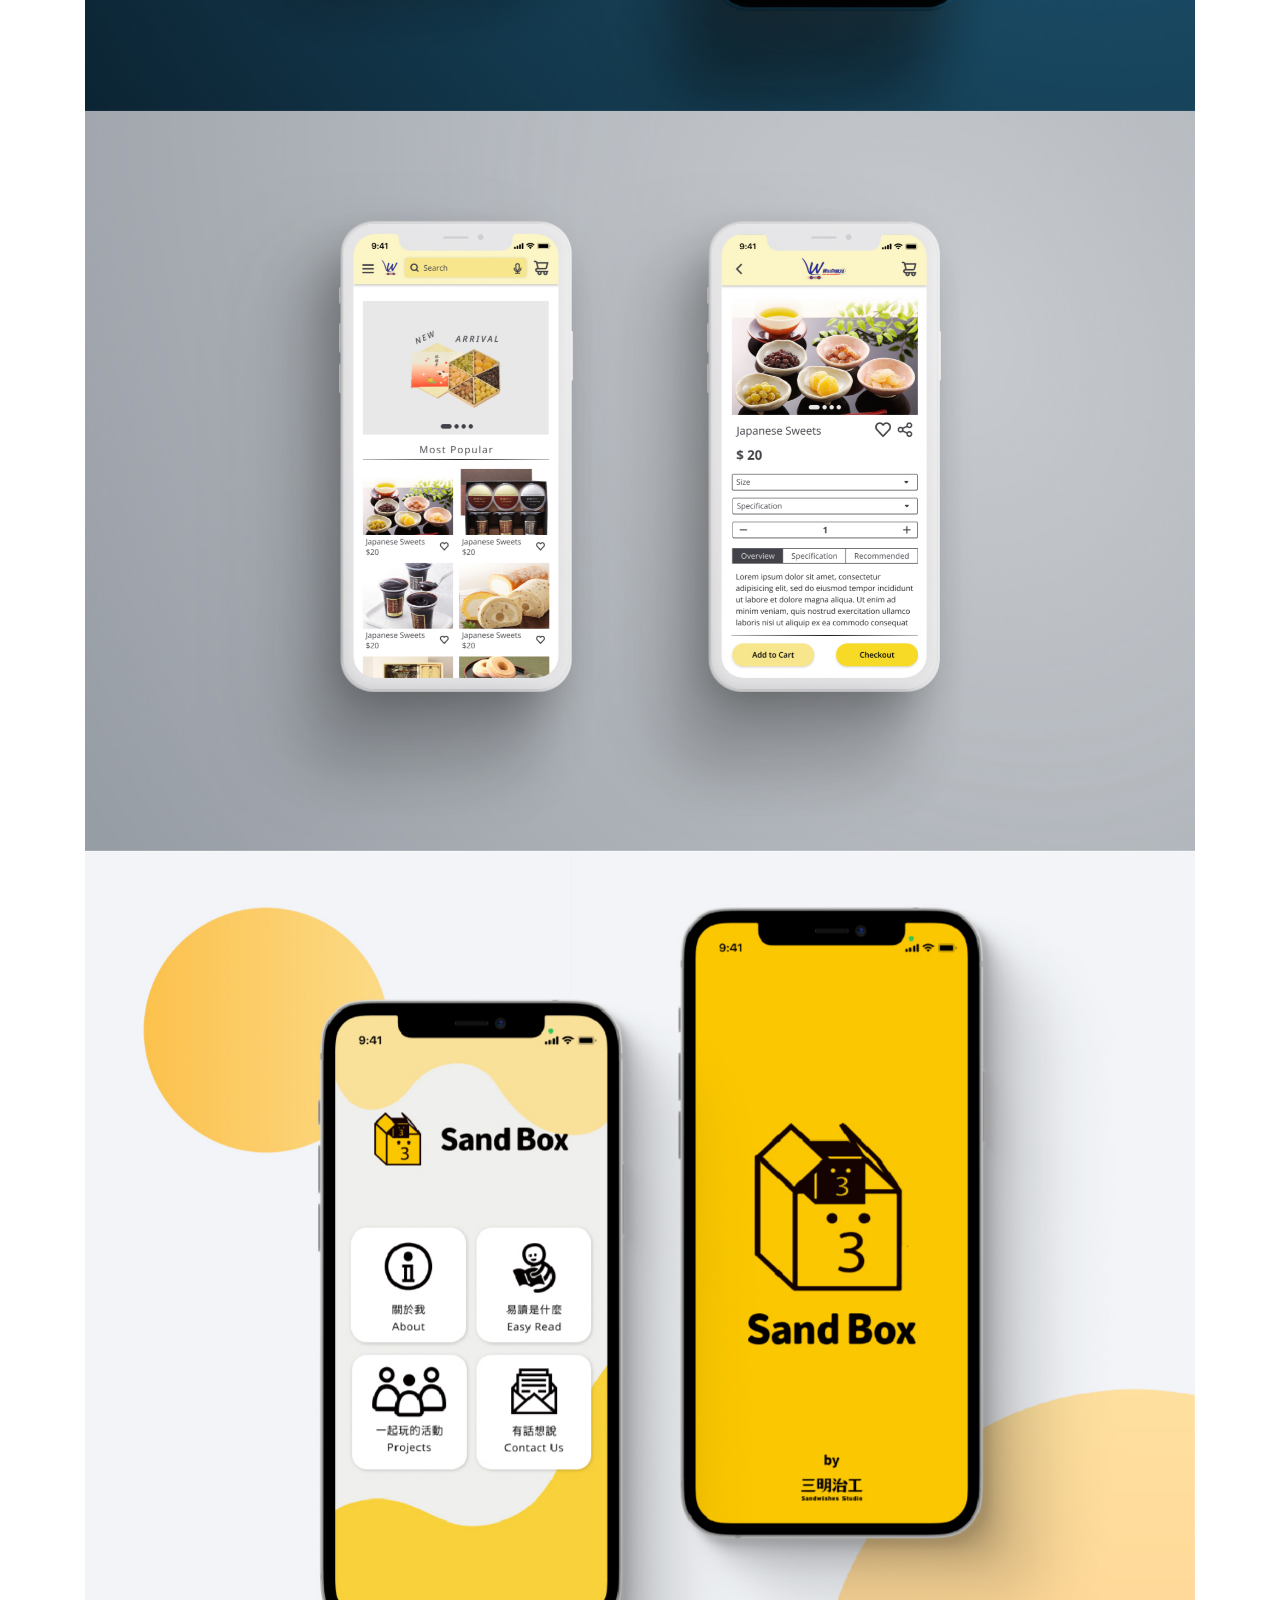
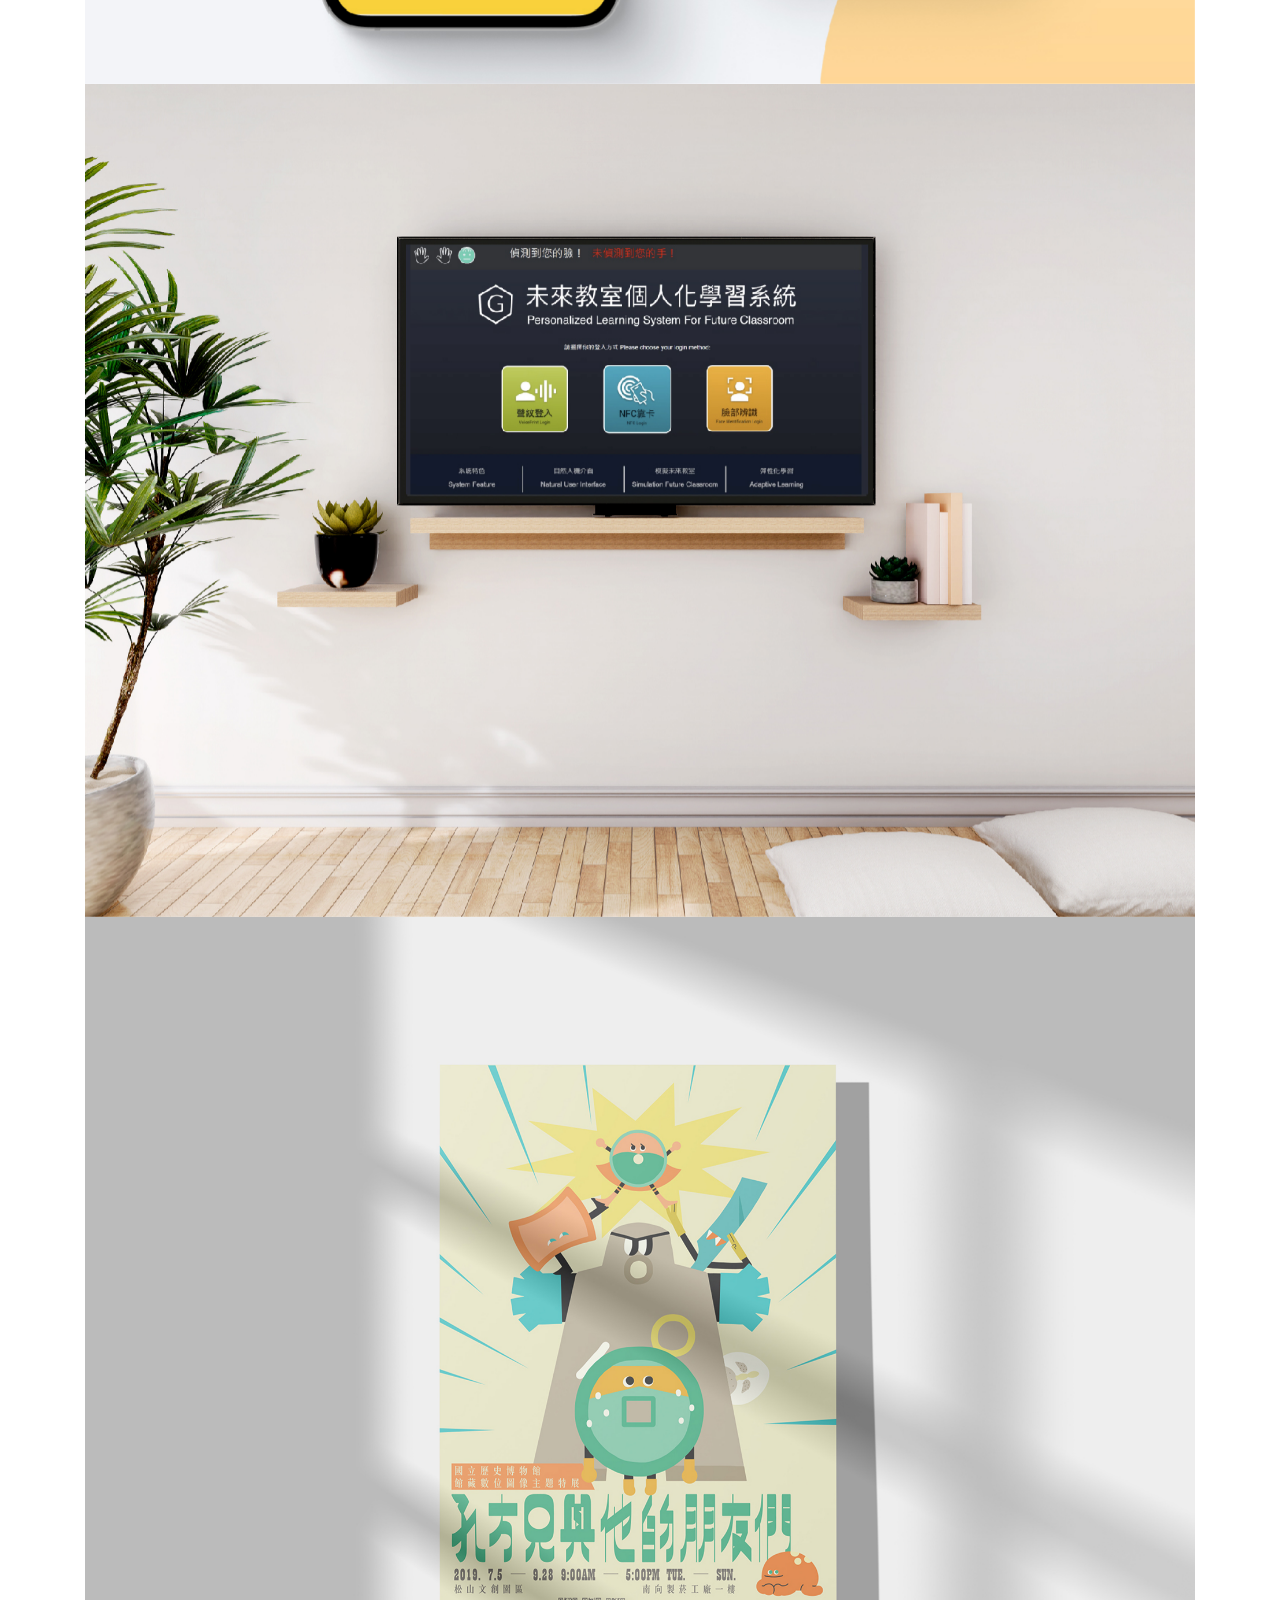
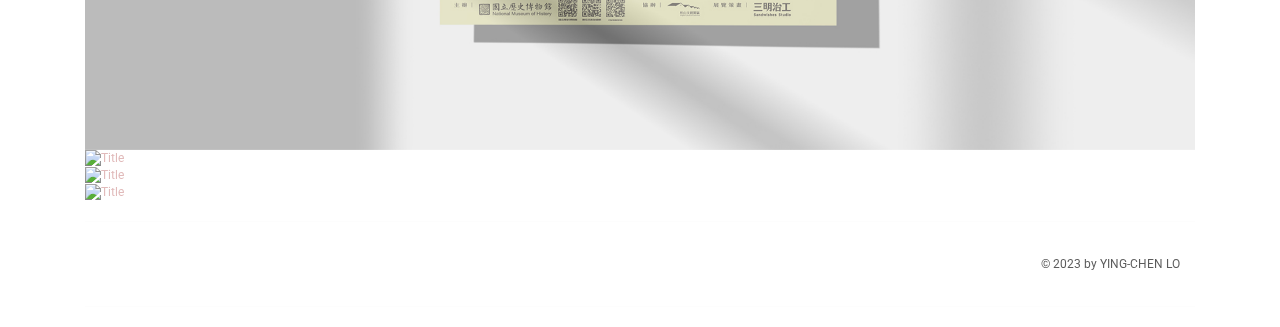
==== commit 146cb27f: "index.html" ====
--- a/index.html
+++ b/index.html
@@ -49,6 +49,26 @@
 										<div class="portfolio isotope masonry use-masonry" data-padding="-10" data-col-xs="1" data-col-sm="2" data-col-md="2" data-col-lg="2" data-layout="fitRows">
 											<div class="masonry-item portfolio-item isotope-item masonry-normal filter-masonry filter-logo" data-menu-order="2" data-title="Show">
 												<div>
+													<a href="https://yingchenlo.github.io/assets/CaseStudy_Edventures_protected.pdf" target="_blank">
+														<img src="assets/images/edventures-Thumbnail.jpg" alt="Title">
+														<div class="portfolio-item-overlay">
+															<div class="portfolio-overlay-inner vertical-middle">
+																<div class="row">
+																	<span class="portfolio-item-overlay-title big black">
+																	Edventures
+																	</span>
+																	<span class="divider-1 margin-top center-block margin-bottom"></span>
+																	<span class="portfolio-item-overlay-subtitle">
+																	web, app ,ux, ui
+																	</span>
+																</div>
+															</div>
+														</div>
+													</a>
+												</div>
+											</div>
+											<div class="masonry-item portfolio-item isotope-item masonry-normal filter-masonry filter-logo" data-menu-order="2" data-title="Show">
+												<div>
 													<a href="webdesign-nmth.html">
 														<img src="assets/images/NMTH-Thumbnail.jpg" alt="Title">
 														<div class="portfolio-item-overlay">
@@ -80,26 +100,6 @@
 																	<span class="divider-1 margin-top center-block margin-bottom"></span>
 																	<span class="portfolio-item-overlay-subtitle">
 																		mobile, ux, ui, concept
-																	</span>
-																</div>
-															</div>
-														</div>
-													</a>
-												</div>
-											</div>
-											<div class="masonry-item portfolio-item isotope-item masonry-normal filter-masonry filter-logo" data-menu-order="2" data-title="Show">
-												<div>
-													<a href="https://yingchenlo.github.io/assets/CaseStudy_Edventures_protected.pdf" target="_blank">
-														<img src="assets/images/edventures-Thumbnail.jpg" alt="Title">
-														<div class="portfolio-item-overlay">
-															<div class="portfolio-overlay-inner vertical-middle">
-																<div class="row">
-																	<span class="portfolio-item-overlay-title big black">
-																	Edventures
-																	</span>
-																	<span class="divider-1 margin-top center-block margin-bottom"></span>
-																	<span class="portfolio-item-overlay-subtitle">
-																	web, app ,ux, ui
 																	</span>
 																</div>
 															</div>
